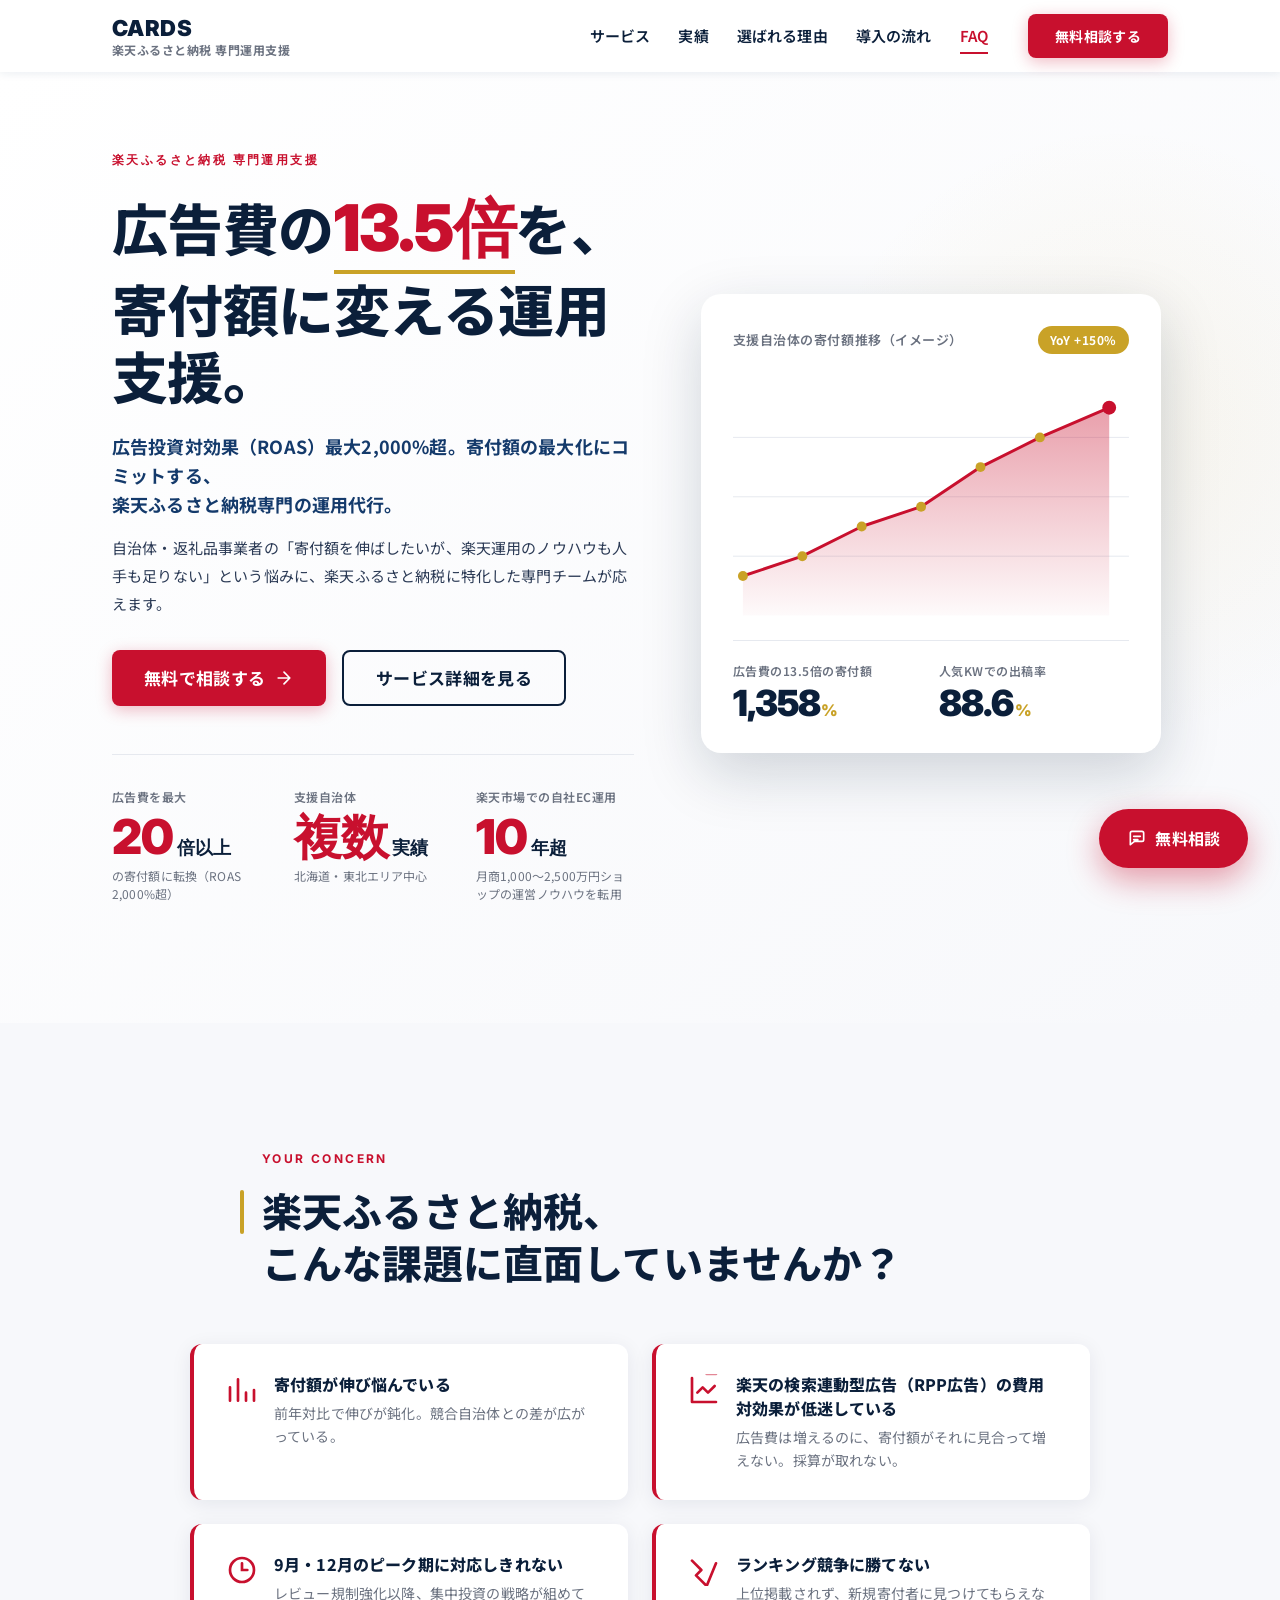
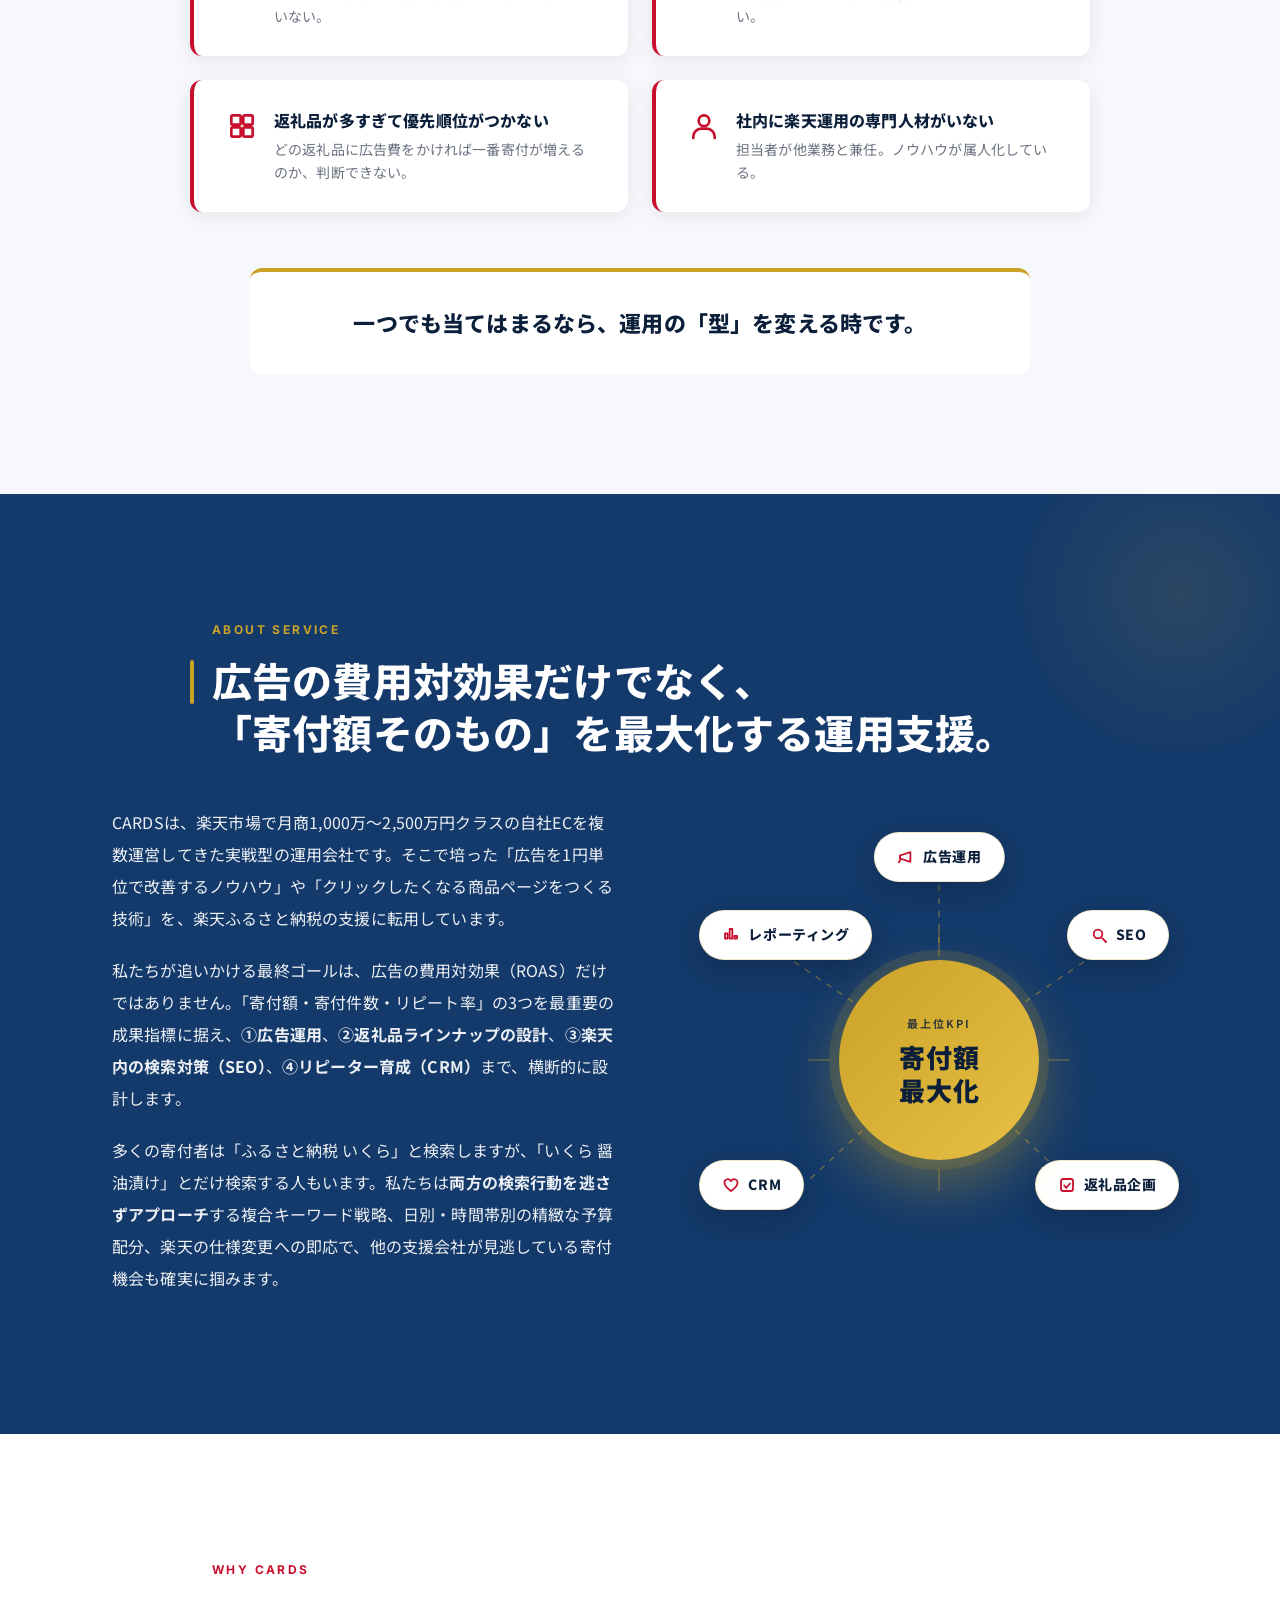
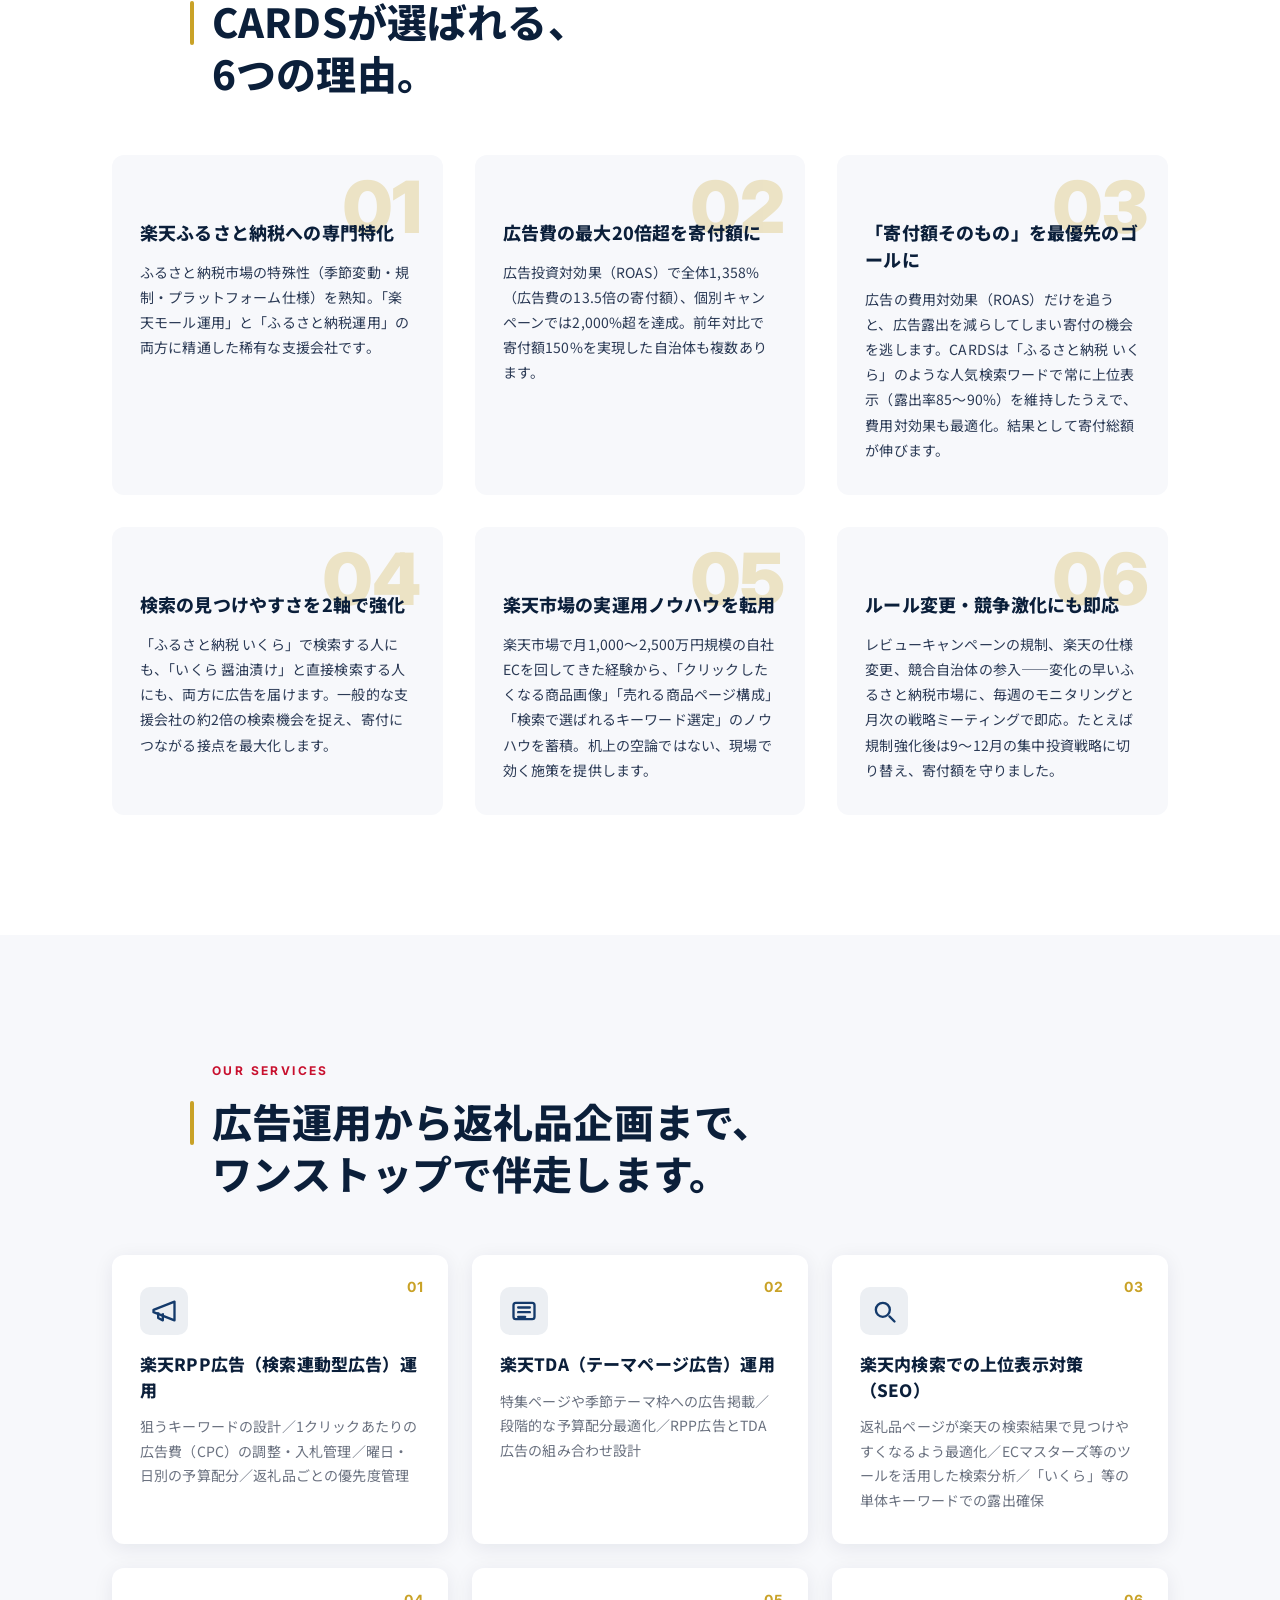
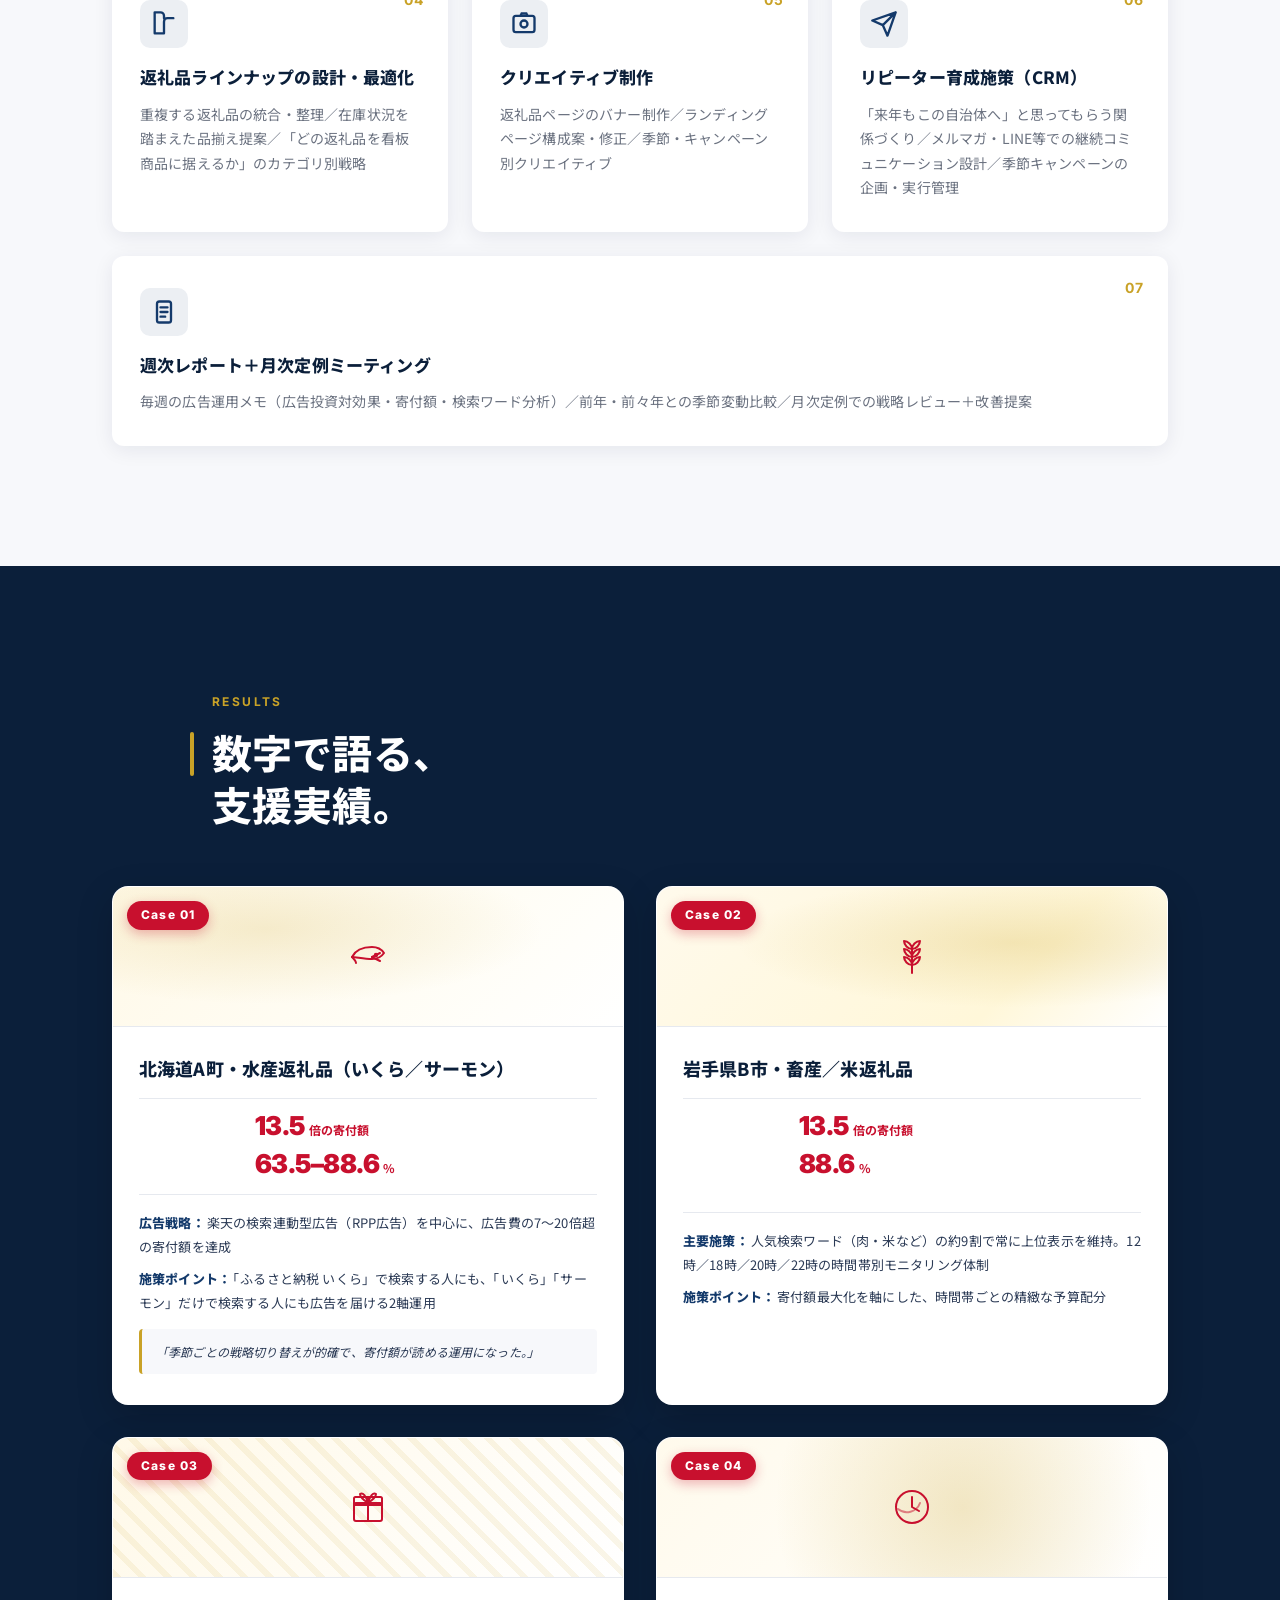
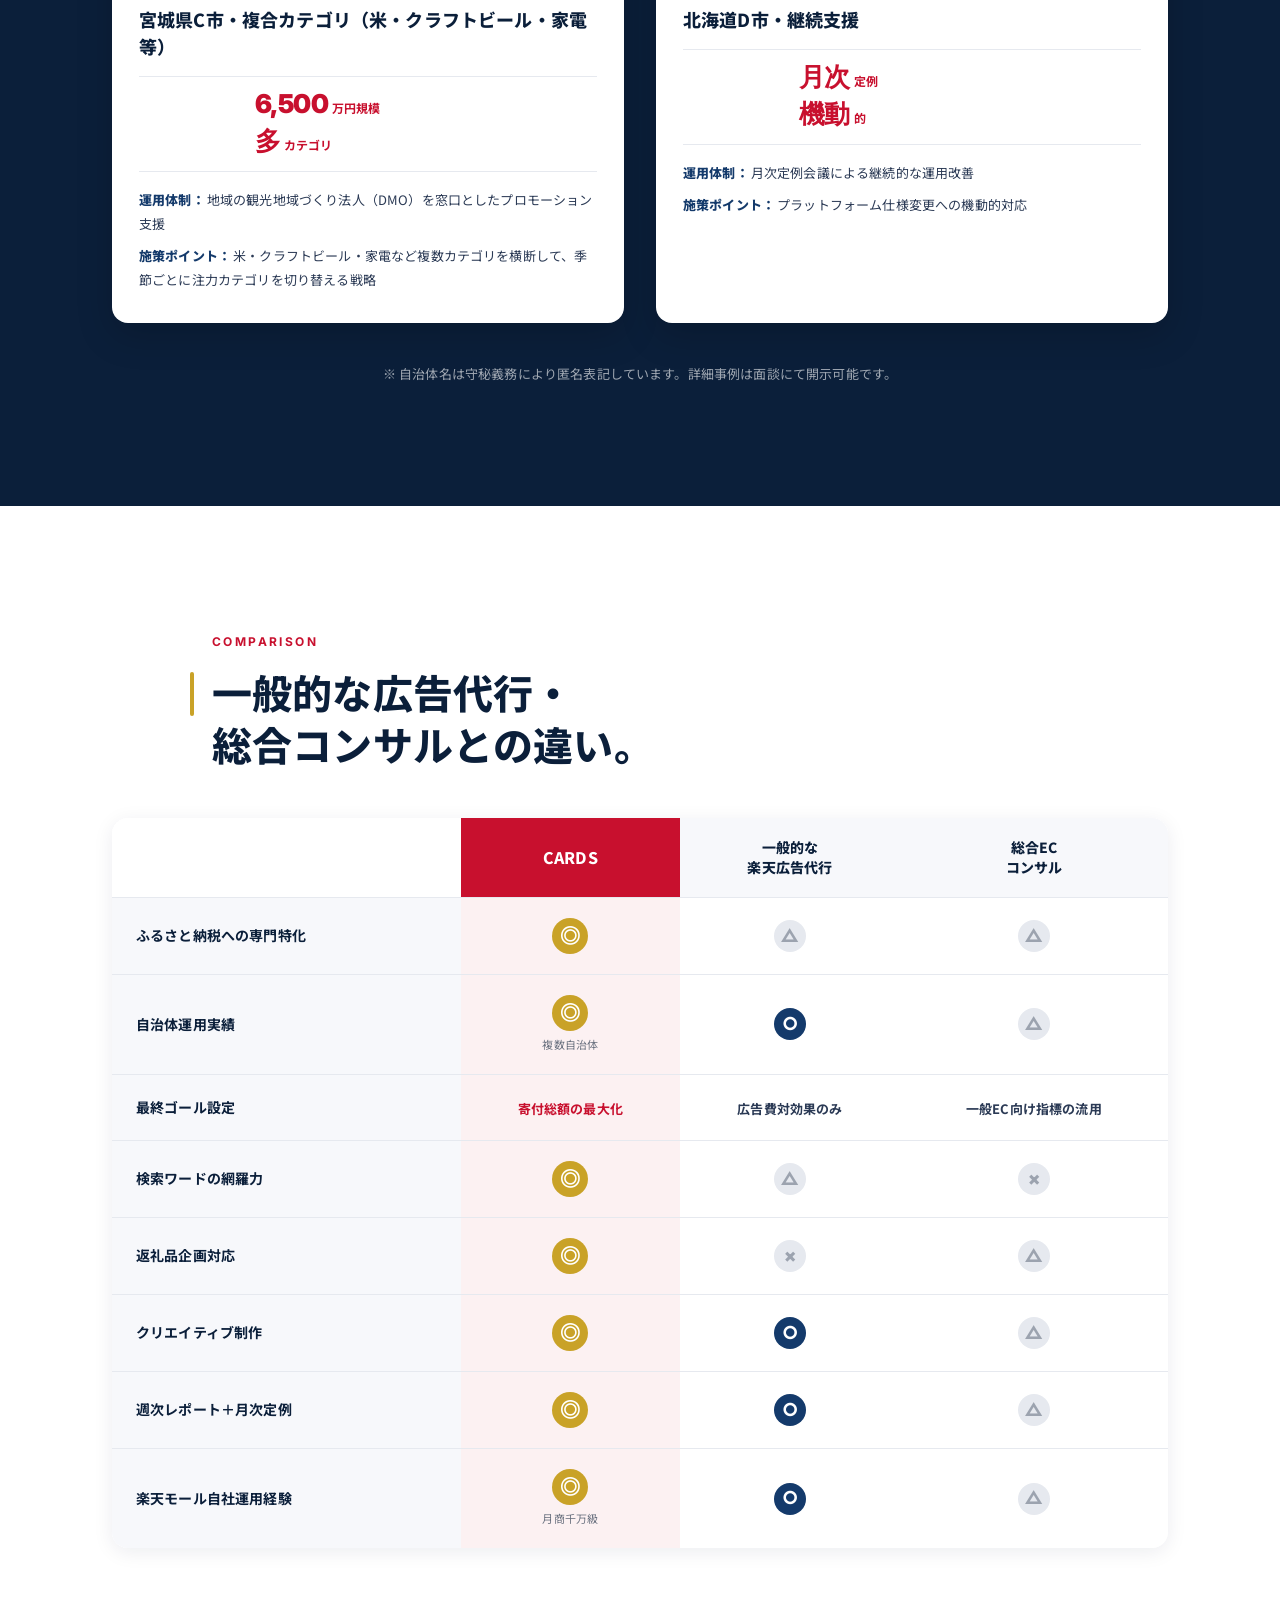
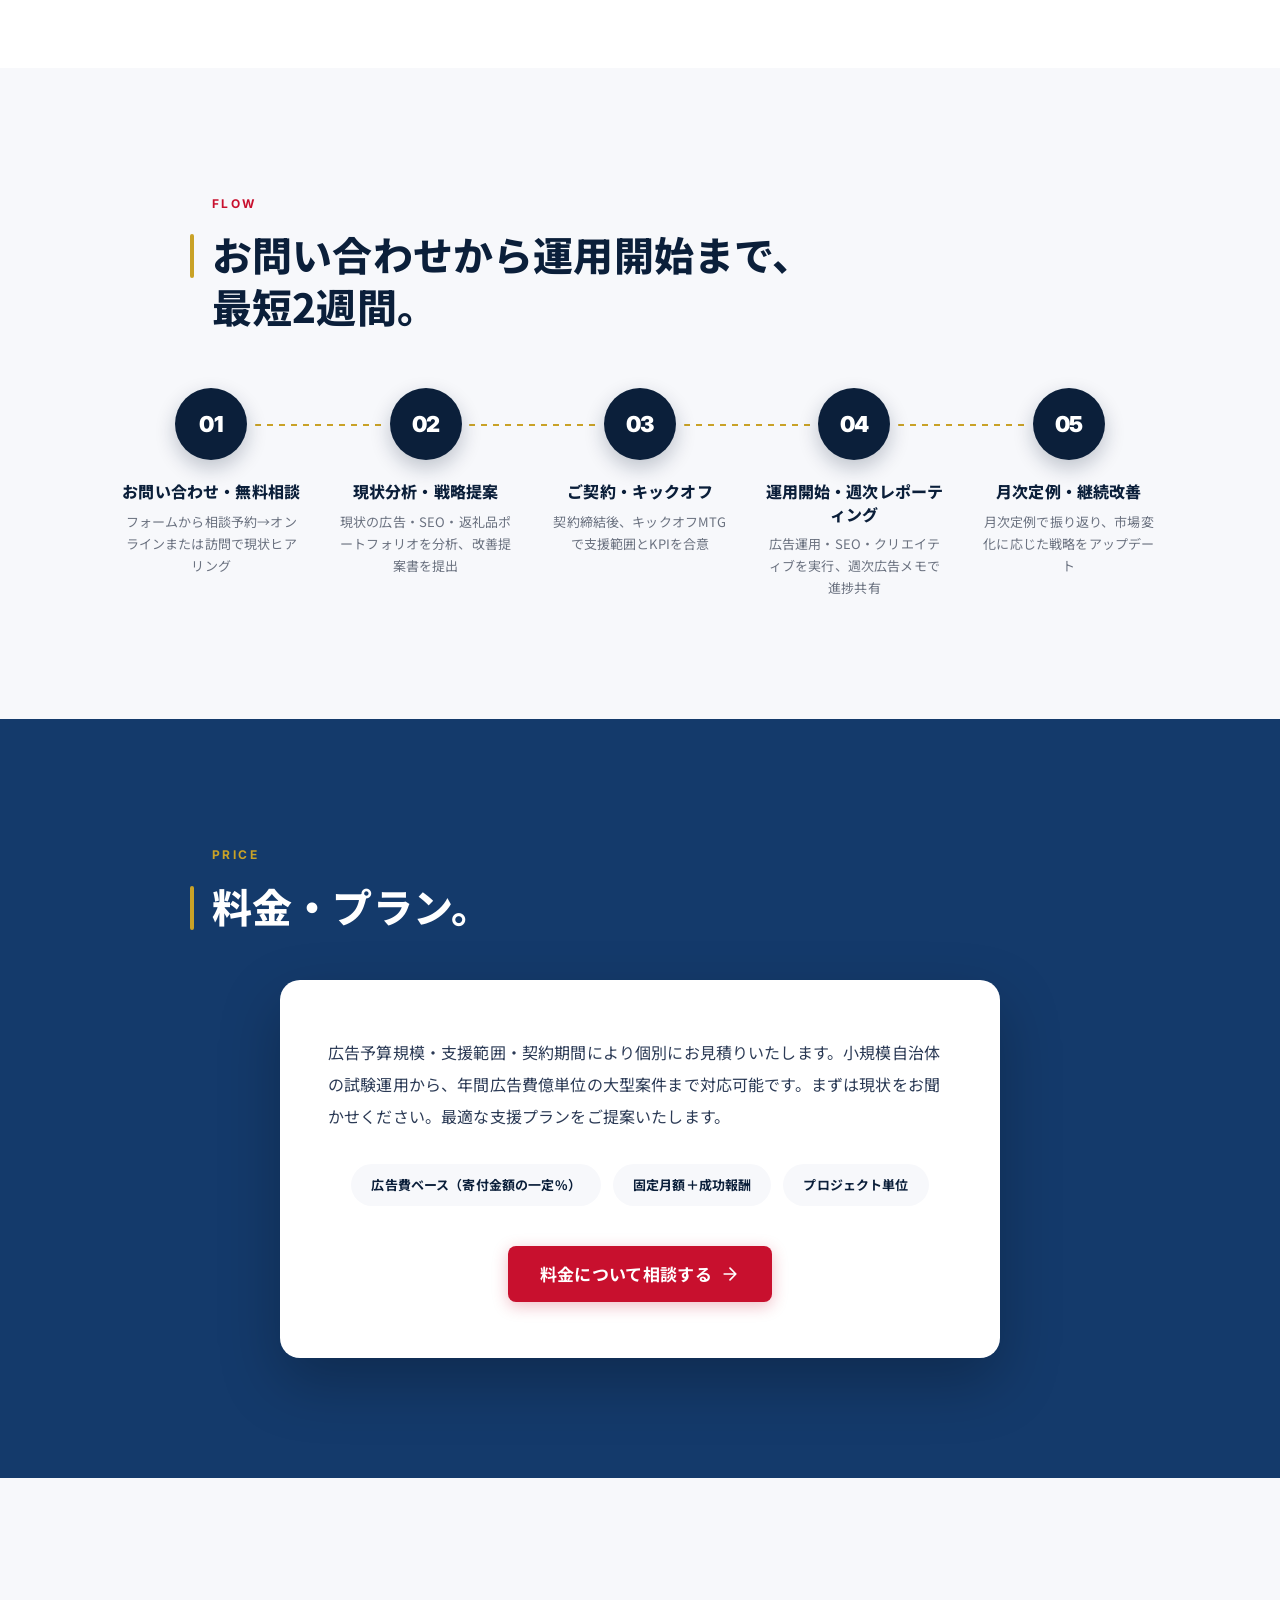
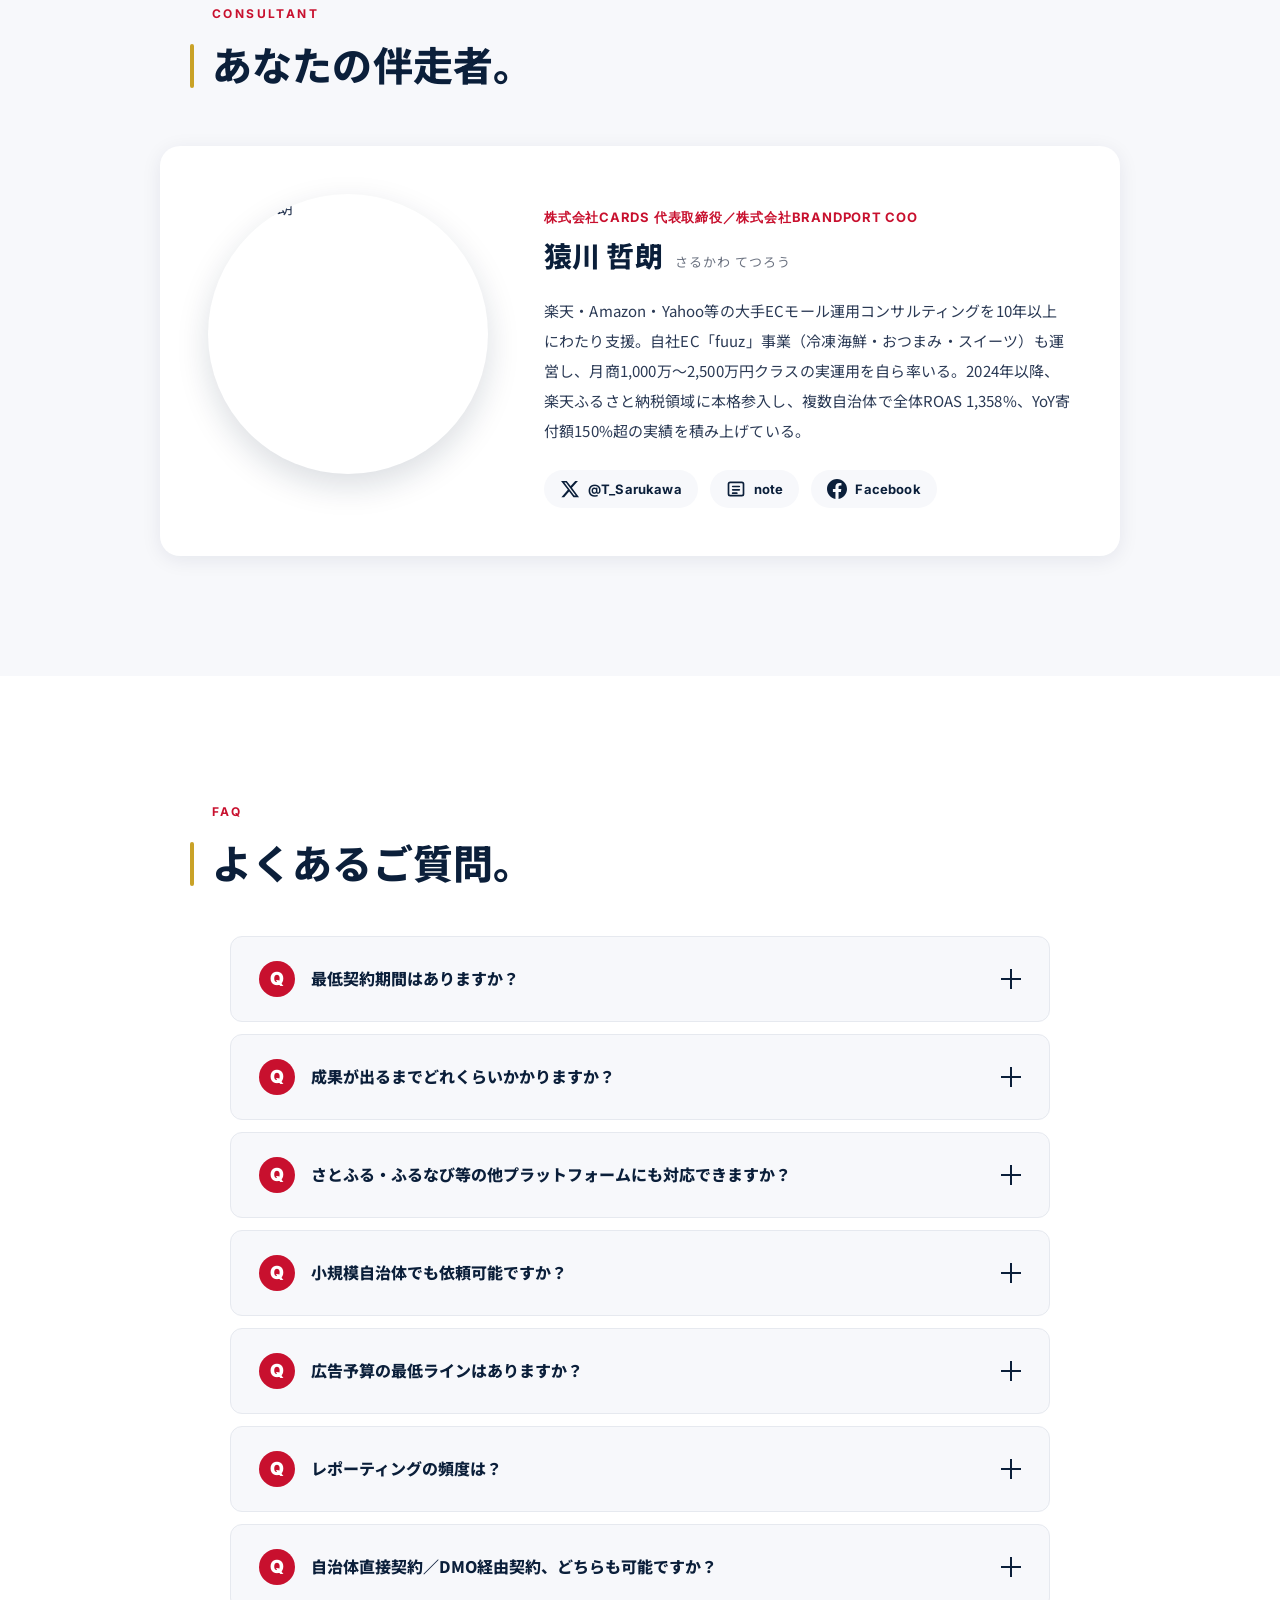
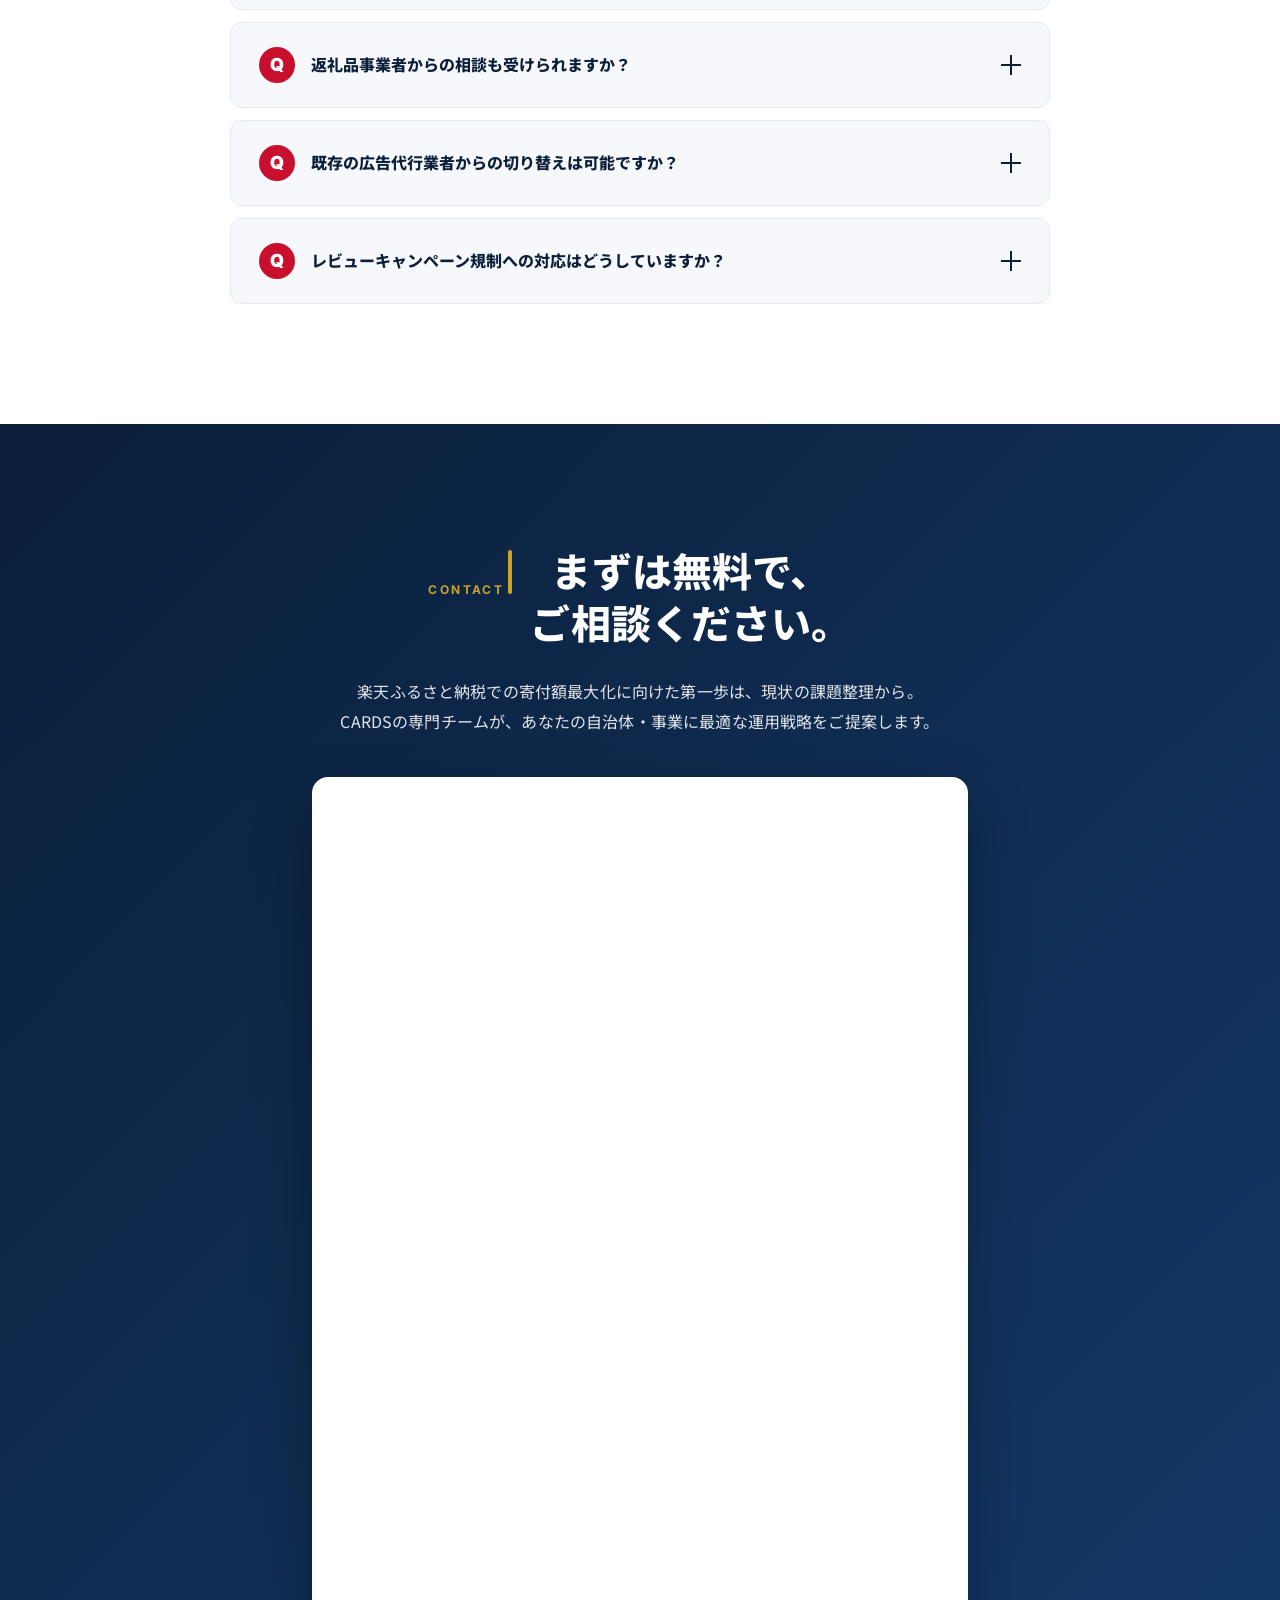
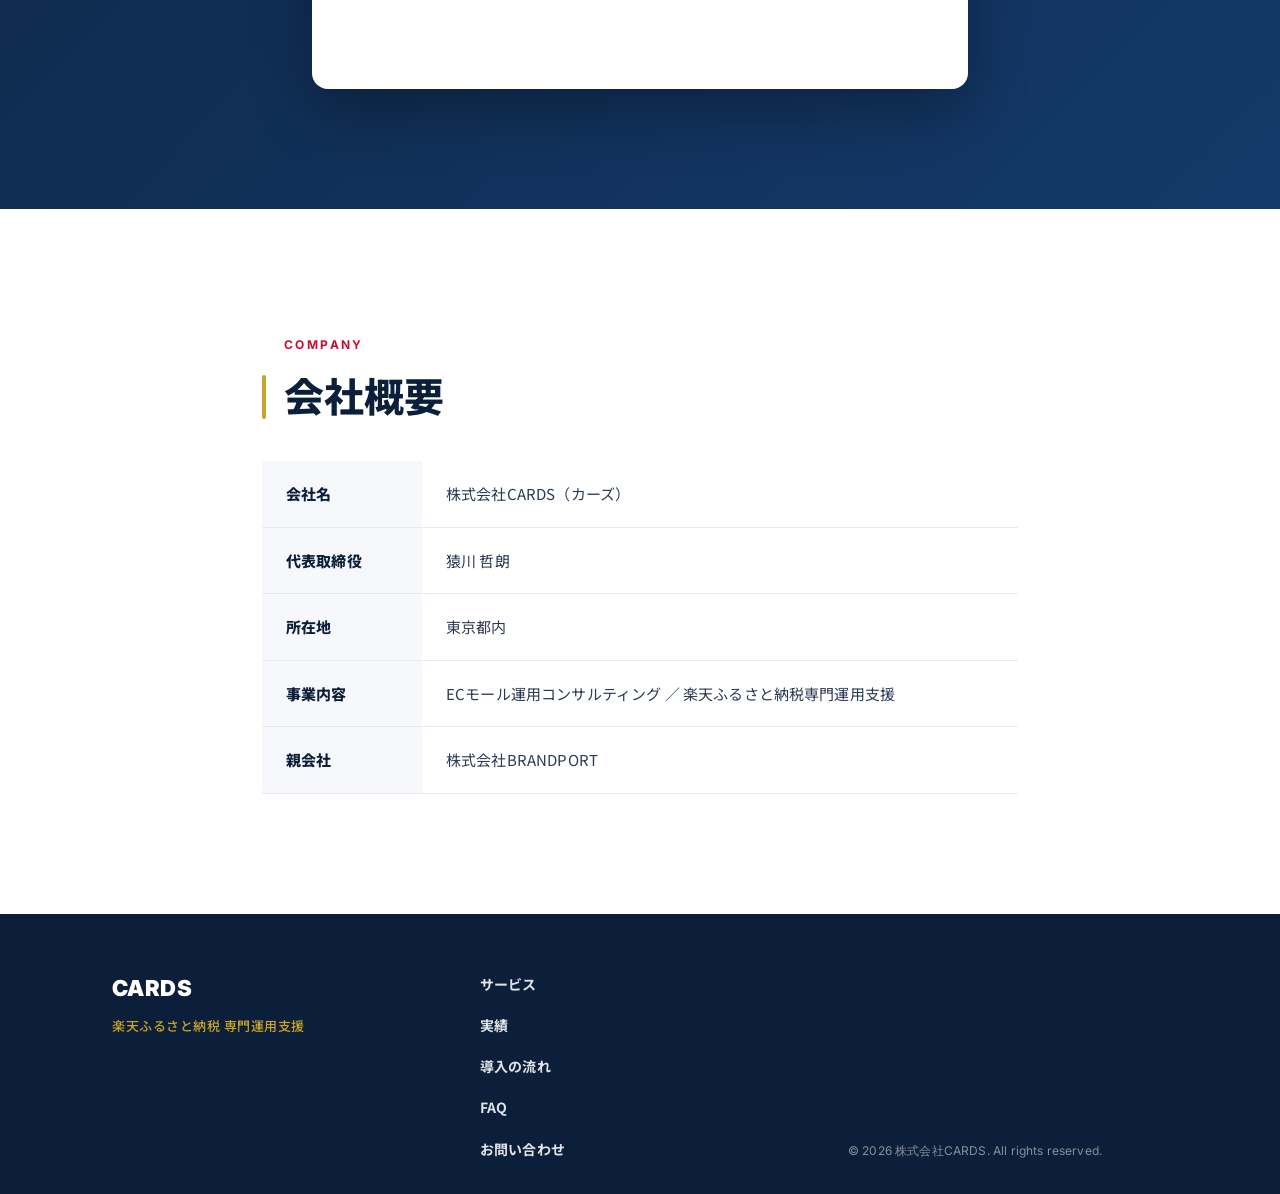
==== index.html @ 77360f1f "copy: Gemini批評→ChatGPT改訂を反映し、専門用語を平易に Geminiが指摘した11点（ROAS/KW消化率等の専門用語無説明、訴求軸ブレ、 数字の解釈不足、比較表軸の難解さ、論理飛" ====
<!DOCTYPE html>
<html lang="ja">
<head>
  <meta charset="UTF-8">
  <meta name="viewport" content="width=device-width,initial-scale=1.0">
  <title>CARDS 楽天ふるさと納税 専門運用支援</title>
  <meta name="description" content="ROAS 1,358%の実績。楽天ふるさと納税 専門運用支援・株式会社CARDSの公式LP。">
  <link href="https://fonts.googleapis.com/css2?family=Inter:wght@400;600;700;800;900&family=Noto+Sans+JP:wght@400;500;700;900&display=swap" rel="stylesheet">
  <link rel="stylesheet" href="css/style.css">
</head>
<body>
  <!-- =====================================
    01. HEADER
    ====================================== -->
  <header id="top" class="header" aria-label="サイトヘッダー">
    <div class="header__container">
      <div class="header__logo">
        <a href="#top" class="header__logo-link">
          <span class="header__logo-brand">CARDS</span>
          <span class="header__logo-service">楽天ふるさと納税 専門運用支援</span>
        </a>
      </div>
      <nav class="header__nav" aria-label="グローバルナビゲーション">
        <ul class="header__nav-list">
          <li><a href="#about" class="header__nav-link">サービス</a></li>
          <li><a href="#cases" class="header__nav-link">実績</a></li>
          <li><a href="#reasons" class="header__nav-link">選ばれる理由</a></li>
          <li><a href="#flow" class="header__nav-link">導入の流れ</a></li>
          <li><a href="#faq" class="header__nav-link">FAQ</a></li>
        </ul>
      </nav>
      <div class="header__cta">
        <a href="#contact" class="btn btn--cta header__cta-btn">無料相談する</a>
      </div>
      <button id="header-mobile-nav-btn" class="header__hamburger" aria-label="メニューを開く" aria-expanded="false">
        <span class="header__hamburger-bar"></span>
        <span class="header__hamburger-bar"></span>
        <span class="header__hamburger-bar"></span>
      </button>
    </div>
    <div id="header-mobile-nav" class="header__mobile-nav" aria-label="モバイルナビ" hidden>
      <ul class="header__mobile-nav-list">
        <li><a href="#about" class="header__mobile-nav-link">サービス</a></li>
        <li><a href="#cases" class="header__mobile-nav-link">実績</a></li>
        <li><a href="#reasons" class="header__mobile-nav-link">選ばれる理由</a></li>
        <li><a href="#flow" class="header__mobile-nav-link">導入の流れ</a></li>
        <li><a href="#faq" class="header__mobile-nav-link">FAQ</a></li>
        <li><a href="#contact" class="header__mobile-nav-link header__mobile-nav-link--cta">無料相談する</a></li>
      </ul>
    </div>
  </header>

  <!-- =====================================
    02. HERO
    ====================================== -->
  <section id="hero" class="section-hero" aria-label="ヒーローコンテンツ">
    <div class="section-hero__bg-pattern" aria-hidden="true"></div>
    <div class="section-hero__container">
      <div class="section-hero__textblock">
        <p class="section-hero__eyebrow">楽天ふるさと納税 専門運用支援</p>
        <h1 class="section-hero__title">広告費の<span class="section-hero__title-accent">13.5倍</span>を、<br>寄付額に変える運用支援。</h1>
        <p class="section-hero__subtitle">広告投資対効果（ROAS）最大2,000%超。寄付額の最大化にコミットする、<br class="br-pc">楽天ふるさと納税専門の運用代行。</p>
        <p class="section-hero__lead">自治体・返礼品事業者の「寄付額を伸ばしたいが、楽天運用のノウハウも人手も足りない」という悩みに、楽天ふるさと納税に特化した専門チームが応えます。</p>
        <div class="section-hero__cta-wrap">
          <a href="#contact" class="btn btn--cta section-hero__cta-btn">
            無料で相談する
            <svg width="20" height="20" viewBox="0 0 24 24" fill="none" aria-hidden="true"><path d="M5 12h14m-7-7l7 7-7 7" stroke="currentColor" stroke-width="2" stroke-linecap="round" stroke-linejoin="round"/></svg>
          </a>
          <a href="#about" class="btn btn--ghost section-hero__cta-btn">サービス詳細を見る</a>
        </div>
        <ul class="section-hero__trust">
          <li class="section-hero__trust-item">
            <span class="section-hero__trust-label">広告費を最大</span>
            <span class="section-hero__trust-value">20<span class="section-hero__trust-unit">倍以上</span></span>
            <span class="section-hero__trust-desc">の寄付額に転換（ROAS 2,000%超）</span>
          </li>
          <li class="section-hero__trust-item">
            <span class="section-hero__trust-label">支援自治体</span>
            <span class="section-hero__trust-value">複数<span class="section-hero__trust-unit">実績</span></span>
            <span class="section-hero__trust-desc">北海道・東北エリア中心</span>
          </li>
          <li class="section-hero__trust-item">
            <span class="section-hero__trust-label">楽天市場での自社EC運用</span>
            <span class="section-hero__trust-value">10<span class="section-hero__trust-unit">年超</span></span>
            <span class="section-hero__trust-desc">月商1,000〜2,500万円ショップの運営ノウハウを転用</span>
          </li>
        </ul>
      </div>
      <div class="section-hero__visual">
        <div class="section-hero__visual-card">
          <div class="section-hero__visual-header">
            <span class="section-hero__visual-label">支援自治体の寄付額推移（イメージ）</span>
            <span class="section-hero__visual-badge">YoY +150%</span>
          </div>
          <svg class="section-hero__visual-chart" viewBox="0 0 400 240" xmlns="http://www.w3.org/2000/svg" aria-hidden="true">
            <defs>
              <linearGradient id="chart-gradient" x1="0" y1="0" x2="0" y2="1">
                <stop offset="0%" stop-color="#C8102E" stop-opacity="0.4"/>
                <stop offset="100%" stop-color="#C8102E" stop-opacity="0.02"/>
              </linearGradient>
            </defs>
            <g stroke="#E6E9EF" stroke-width="1">
              <line x1="0" y1="60" x2="400" y2="60"/>
              <line x1="0" y1="120" x2="400" y2="120"/>
              <line x1="0" y1="180" x2="400" y2="180"/>
            </g>
            <path d="M 10 200 L 70 180 L 130 150 L 190 130 L 250 90 L 310 60 L 380 30 L 380 240 L 10 240 Z" fill="url(#chart-gradient)"/>
            <path d="M 10 200 L 70 180 L 130 150 L 190 130 L 250 90 L 310 60 L 380 30" stroke="#C8102E" stroke-width="3" fill="none" stroke-linecap="round" stroke-linejoin="round"/>
            <g fill="#C9A227">
              <circle cx="10" cy="200" r="5"/>
              <circle cx="70" cy="180" r="5"/>
              <circle cx="130" cy="150" r="5"/>
              <circle cx="190" cy="130" r="5"/>
              <circle cx="250" cy="90" r="5"/>
              <circle cx="310" cy="60" r="5"/>
              <circle cx="380" cy="30" r="7" fill="#C8102E"/>
            </g>
          </svg>
          <div class="section-hero__visual-footer">
            <div class="section-hero__visual-stat">
              <span class="section-hero__visual-stat-label">広告費の13.5倍の寄付額</span>
              <span class="section-hero__visual-stat-value">1,358<span>%</span></span>
            </div>
            <div class="section-hero__visual-stat">
              <span class="section-hero__visual-stat-label">人気KWでの出稿率</span>
              <span class="section-hero__visual-stat-value">88.6<span>%</span></span>
            </div>
          </div>
        </div>
      </div>
    </div>
  </section>

  <!-- =====================================
    03. CONCERN
    ====================================== -->
  <section id="concern" class="section-concern" aria-label="お悩み">
    <div class="section-concern__container">
      <div class="section-concern__header">
        <p class="section-eyebrow">Your Concern</p>
        <h2 class="section-title">楽天ふるさと納税、<br>こんな課題に直面していませんか？</h2>
      </div>
      <ul class="section-concern__list">
        <li class="section-concern__item">
          <div class="section-concern__icon" aria-hidden="true">
            <svg width="32" height="32" viewBox="0 0 24 24" fill="none"><path d="M3 20V10M9 20V4M15 20V14M21 20V12" stroke="currentColor" stroke-width="2" stroke-linecap="round"/></svg>
          </div>
          <div class="section-concern__text">
            <div class="section-concern__label">寄付額が伸び悩んでいる</div>
            <div class="section-concern__desc">前年対比で伸びが鈍化。競合自治体との差が広がっている。</div>
          </div>
        </li>
        <li class="section-concern__item">
          <div class="section-concern__icon" aria-hidden="true">
            <svg width="32" height="32" viewBox="0 0 24 24" fill="none"><path d="M3 3v18h18M7 14l4-4 4 4 5-5" stroke="currentColor" stroke-width="2" stroke-linecap="round" stroke-linejoin="round"/><path d="M14 9h7v7" stroke="currentColor" stroke-width="2" stroke-linecap="round" stroke-linejoin="round" opacity="0.5" transform="translate(0 9) scale(1 -1)"/></svg>
          </div>
          <div class="section-concern__text">
            <div class="section-concern__label">楽天の検索連動型広告（RPP広告）の費用対効果が低迷している</div>
            <div class="section-concern__desc">広告費は増えるのに、寄付額がそれに見合って増えない。採算が取れない。</div>
          </div>
        </li>
        <li class="section-concern__item">
          <div class="section-concern__icon" aria-hidden="true">
            <svg width="32" height="32" viewBox="0 0 24 24" fill="none"><circle cx="12" cy="12" r="9" stroke="currentColor" stroke-width="2"/><path d="M12 7v5h4" stroke="currentColor" stroke-width="2" stroke-linecap="round"/></svg>
          </div>
          <div class="section-concern__text">
            <div class="section-concern__label">9月・12月のピーク期に対応しきれない</div>
            <div class="section-concern__desc">レビュー規制強化以降、集中投資の戦略が組めていない。</div>
          </div>
        </li>
        <li class="section-concern__item">
          <div class="section-concern__icon" aria-hidden="true">
            <svg width="32" height="32" viewBox="0 0 24 24" fill="none"><path d="M3 5l7 7-4 4 8 8L21 7" stroke="currentColor" stroke-width="2" stroke-linecap="round" stroke-linejoin="round"/></svg>
          </div>
          <div class="section-concern__text">
            <div class="section-concern__label">ランキング競争に勝てない</div>
            <div class="section-concern__desc">上位掲載されず、新規寄付者に見つけてもらえない。</div>
          </div>
        </li>
        <li class="section-concern__item">
          <div class="section-concern__icon" aria-hidden="true">
            <svg width="32" height="32" viewBox="0 0 24 24" fill="none"><rect x="4" y="4" width="7" height="7" rx="1" stroke="currentColor" stroke-width="2"/><rect x="13" y="4" width="7" height="7" rx="1" stroke="currentColor" stroke-width="2"/><rect x="4" y="13" width="7" height="7" rx="1" stroke="currentColor" stroke-width="2"/><rect x="13" y="13" width="7" height="7" rx="1" stroke="currentColor" stroke-width="2"/></svg>
          </div>
          <div class="section-concern__text">
            <div class="section-concern__label">返礼品が多すぎて優先順位がつかない</div>
            <div class="section-concern__desc">どの返礼品に広告費をかければ一番寄付が増えるのか、判断できない。</div>
          </div>
        </li>
        <li class="section-concern__item">
          <div class="section-concern__icon" aria-hidden="true">
            <svg width="32" height="32" viewBox="0 0 24 24" fill="none"><circle cx="12" cy="8" r="4" stroke="currentColor" stroke-width="2"/><path d="M4 21v-1a6 6 0 0 1 6-6h4a6 6 0 0 1 6 6v1" stroke="currentColor" stroke-width="2" stroke-linecap="round"/></svg>
          </div>
          <div class="section-concern__text">
            <div class="section-concern__label">社内に楽天運用の専門人材がいない</div>
            <div class="section-concern__desc">担当者が他業務と兼任。ノウハウが属人化している。</div>
          </div>
        </li>
      </ul>
      <div class="section-concern__conclusion">一つでも当てはまるなら、運用の「型」を変える時です。</div>
    </div>
  </section>

  <!-- =====================================
    04. ABOUT SERVICE
    ====================================== -->
  <section id="about" class="section-about" aria-label="サービス概要">
    <div class="section-about__container">
      <div class="section-about__header">
        <p class="section-eyebrow section-eyebrow--light">About Service</p>
        <h2 class="section-title section-title--light">広告の費用対効果だけでなく、<br>「寄付額そのもの」を最大化する運用支援。</h2>
      </div>
      <div class="section-about__content">
        <div class="section-about__desc">
          <p>CARDSは、楽天市場で月商1,000万〜2,500万円クラスの自社ECを複数運営してきた実戦型の運用会社です。そこで培った「広告を1円単位で改善するノウハウ」や「クリックしたくなる商品ページをつくる技術」を、楽天ふるさと納税の支援に転用しています。</p>
          <p>私たちが追いかける最終ゴールは、広告の費用対効果（ROAS）だけではありません。「寄付額・寄付件数・リピート率」の3つを最重要の成果指標に据え、<strong>①広告運用</strong>、<strong>②返礼品ラインナップの設計</strong>、<strong>③楽天内の検索対策（SEO）</strong>、<strong>④リピーター育成（CRM）</strong>まで、横断的に設計します。</p>
          <p>多くの寄付者は「ふるさと納税 いくら」と検索しますが、「いくら 醤油漬け」とだけ検索する人もいます。私たちは<strong>両方の検索行動を逃さずアプローチ</strong>する複合キーワード戦略、日別・時間帯別の精緻な予算配分、楽天の仕様変更への即応で、他の支援会社が見逃している寄付機会も確実に掴みます。</p>
        </div>
        <div class="section-about__diagram" aria-hidden="true">
          <svg class="about-diagram__svg" width="440" height="440" viewBox="0 0 440 440" fill="none" xmlns="http://www.w3.org/2000/svg">
            <defs>
              <radialGradient id="ripple-gradient1" cx="50%" cy="50%" r="80%">
                <stop offset="0%" stop-color="#C9A227" stop-opacity="0.28"/>
                <stop offset="100%" stop-color="#0B1F3A" stop-opacity="0"/>
              </radialGradient>
              <radialGradient id="ripple-gradient2" cx="50%" cy="50%" r="80%">
                <stop offset="0%" stop-color="#C9A227" stop-opacity="0.5"/>
                <stop offset="100%" stop-color="#0B1F3A" stop-opacity="0"/>
              </radialGradient>
            </defs>
            <circle cx="220" cy="220" r="100" fill="url(#ripple-gradient1)"/>
            <circle cx="220" cy="220" r="130" fill="none" stroke="url(#ripple-gradient2)" stroke-width="2" opacity="0.2"/>
            <circle cx="220" cy="220" r="165" fill="none" stroke="url(#ripple-gradient2)" stroke-width="1.5" opacity="0.12"/>
            <g opacity="0.28">
              <line x1="220" y1="110" x2="220" y2="90" stroke="#C9A227" stroke-width="2" stroke-linecap="round"/>
              <line x1="220" y1="330" x2="220" y2="350" stroke="#C9A227" stroke-width="2" stroke-linecap="round"/>
              <line x1="110" y1="220" x2="90" y2="220" stroke="#C9A227" stroke-width="2" stroke-linecap="round"/>
              <line x1="330" y1="220" x2="350" y2="220" stroke="#C9A227" stroke-width="2" stroke-linecap="round"/>
            </g>
            <g stroke="#C9A227" stroke-width="1.5" stroke-dasharray="6,7" opacity="0.45">
              <line x1="220" y1="220" x2="220" y2="40"/>
              <line x1="220" y1="220" x2="380.79" y2="111.08"/>
              <line x1="220" y1="220" x2="348.92" y2="338.92"/>
              <line x1="220" y1="220" x2="91.08" y2="338.92"/>
              <line x1="220" y1="220" x2="59.21" y2="111.08"/>
            </g>
          </svg>
          <div class="about-diagram__center">
            <span class="about-diagram__center-eyebrow">最上位KPI</span>
            <span class="about-diagram__center-title">寄付額<br>最大化</span>
          </div>
          <div class="about-diagram__pill about-diagram__pill--ad">
            <span class="about-diagram__pill-icon">
              <svg width="18" height="18" viewBox="0 0 18 18" fill="none" stroke="currentColor" stroke-width="1.8" stroke-linecap="round" stroke-linejoin="round"><path d="M3.2 7.5L13.5 4.2V13.8L3.2 10.5V7.5Z"/><path d="M3.2 7.5V10.5"/><path d="M2 14.3L3.7 11.4"/></svg>
            </span>
            <span class="about-diagram__pill-label">広告運用</span>
          </div>
          <div class="about-diagram__pill about-diagram__pill--seo">
            <span class="about-diagram__pill-icon">
              <svg width="18" height="18" viewBox="0 0 18 18" fill="none" stroke="currentColor" stroke-width="1.8" stroke-linecap="round" stroke-linejoin="round"><circle cx="8" cy="8" r="4.3"/><line x1="12.2" y1="12.2" x2="16" y2="16"/></svg>
            </span>
            <span class="about-diagram__pill-label">SEO</span>
          </div>
          <div class="about-diagram__pill about-diagram__pill--product">
            <span class="about-diagram__pill-icon">
              <svg width="18" height="18" viewBox="0 0 18 18" fill="none" stroke="currentColor" stroke-width="1.8" stroke-linecap="round" stroke-linejoin="round"><rect x="3" y="3" width="12" height="12" rx="2"/><polyline points="6.3 9.5 8.2 12 12 7.5"/></svg>
            </span>
            <span class="about-diagram__pill-label">返礼品企画</span>
          </div>
          <div class="about-diagram__pill about-diagram__pill--crm">
            <span class="about-diagram__pill-icon">
              <svg width="18" height="18" viewBox="0 0 18 18" fill="none" stroke="currentColor" stroke-width="1.8" stroke-linecap="round" stroke-linejoin="round"><path d="M9 15S2.5 10.1 2.5 6.9A3.4 3.4 0 0 1 8.2 4.1a3.3 3.3 0 0 1 .8 1.1 3.3 3.3 0 0 1 .8-1.1 3.4 3.4 0 0 1 5.7 2.8C15.5 10.1 9 15 9 15z"/></svg>
            </span>
            <span class="about-diagram__pill-label">CRM</span>
          </div>
          <div class="about-diagram__pill about-diagram__pill--report">
            <span class="about-diagram__pill-icon">
              <svg width="18" height="18" viewBox="0 0 18 18" fill="none" stroke="currentColor" stroke-width="1.8" stroke-linecap="round" stroke-linejoin="round"><rect x="3" y="7.5" width="2.7" height="5"/><rect x="7.65" y="3" width="2.7" height="9.5"/><rect x="12.3" y="10" width="2.7" height="2.5"/></svg>
            </span>
            <span class="about-diagram__pill-label">レポーティング</span>
          </div>
        </div>
      </div>
    </div>
  </section>

  <!-- =====================================
    05. WHY CARDS
    ====================================== -->
  <section id="reasons" class="section-reasons" aria-label="選ばれる6つの理由">
    <div class="section-reasons__container">
      <div class="section-reasons__header">
        <p class="section-eyebrow">Why CARDS</p>
        <h2 class="section-title">CARDSが選ばれる、<br>6つの理由。</h2>
      </div>
      <ul class="section-reasons__list">
        <li class="section-reasons__card">
          <span class="section-reasons__num">01</span>
          <h3 class="section-reasons__card-title">楽天ふるさと納税への専門特化</h3>
          <p class="section-reasons__card-desc">ふるさと納税市場の特殊性（季節変動・規制・プラットフォーム仕様）を熟知。「楽天モール運用」と「ふるさと納税運用」の両方に精通した稀有な支援会社です。</p>
        </li>
        <li class="section-reasons__card">
          <span class="section-reasons__num">02</span>
          <h3 class="section-reasons__card-title">広告費の最大20倍超を寄付額に</h3>
          <p class="section-reasons__card-desc">広告投資対効果（ROAS）で全体1,358%（広告費の13.5倍の寄付額）、個別キャンペーンでは2,000%超を達成。前年対比で寄付額150%を実現した自治体も複数あります。</p>
        </li>
        <li class="section-reasons__card">
          <span class="section-reasons__num">03</span>
          <h3 class="section-reasons__card-title">「寄付額そのもの」を最優先のゴールに</h3>
          <p class="section-reasons__card-desc">広告の費用対効果（ROAS）だけを追うと、広告露出を減らしてしまい寄付の機会を逃します。CARDSは「ふるさと納税 いくら」のような人気検索ワードで常に上位表示（露出率85〜90%）を維持したうえで、費用対効果も最適化。結果として寄付総額が伸びます。</p>
        </li>
        <li class="section-reasons__card">
          <span class="section-reasons__num">04</span>
          <h3 class="section-reasons__card-title">検索の見つけやすさを2軸で強化</h3>
          <p class="section-reasons__card-desc">「ふるさと納税 いくら」で検索する人にも、「いくら 醤油漬け」と直接検索する人にも、両方に広告を届けます。一般的な支援会社の約2倍の検索機会を捉え、寄付につながる接点を最大化します。</p>
        </li>
        <li class="section-reasons__card">
          <span class="section-reasons__num">05</span>
          <h3 class="section-reasons__card-title">楽天市場の実運用ノウハウを転用</h3>
          <p class="section-reasons__card-desc">楽天市場で月1,000〜2,500万円規模の自社ECを回してきた経験から、「クリックしたくなる商品画像」「売れる商品ページ構成」「検索で選ばれるキーワード選定」のノウハウを蓄積。机上の空論ではない、現場で効く施策を提供します。</p>
        </li>
        <li class="section-reasons__card">
          <span class="section-reasons__num">06</span>
          <h3 class="section-reasons__card-title">ルール変更・競争激化にも即応</h3>
          <p class="section-reasons__card-desc">レビューキャンペーンの規制、楽天の仕様変更、競合自治体の参入——変化の早いふるさと納税市場に、毎週のモニタリングと月次の戦略ミーティングで即応。たとえば規制強化後は9〜12月の集中投資戦略に切り替え、寄付額を守りました。</p>
        </li>
      </ul>
    </div>
  </section>

  <!-- =====================================
    06. SERVICE CONTENTS
    ====================================== -->
  <section id="services" class="section-services" aria-label="支援サービス内容">
    <div class="section-services__container">
      <div class="section-services__header">
        <p class="section-eyebrow">Our Services</p>
        <h2 class="section-title">広告運用から返礼品企画まで、<br>ワンストップで伴走します。</h2>
      </div>
      <ul class="section-services__list">
        <li class="section-services__card">
          <span class="section-services__num">01</span>
          <div class="section-services__icon" aria-hidden="true">
            <svg width="28" height="28" viewBox="0 0 24 24" fill="none"><path d="M3 11l18-7v16L3 13v-2z" stroke="currentColor" stroke-width="2" stroke-linejoin="round"/><path d="M7 13v5l4 2V14" stroke="currentColor" stroke-width="2" stroke-linejoin="round"/></svg>
          </div>
          <h3 class="section-services__label">楽天RPP広告（検索連動型広告）運用</h3>
          <p class="section-services__desc">狙うキーワードの設計／1クリックあたりの広告費（CPC）の調整・入札管理／曜日・日別の予算配分／返礼品ごとの優先度管理</p>
        </li>
        <li class="section-services__card">
          <span class="section-services__num">02</span>
          <div class="section-services__icon" aria-hidden="true">
            <svg width="28" height="28" viewBox="0 0 24 24" fill="none"><rect x="3" y="5" width="18" height="14" rx="2" stroke="currentColor" stroke-width="2"/><path d="M7 9h10M7 13h10M7 17h6" stroke="currentColor" stroke-width="2" stroke-linecap="round"/></svg>
          </div>
          <h3 class="section-services__label">楽天TDA（テーマページ広告）運用</h3>
          <p class="section-services__desc">特集ページや季節テーマ枠への広告掲載／段階的な予算配分最適化／RPP広告とTDA広告の組み合わせ設計</p>
        </li>
        <li class="section-services__card">
          <span class="section-services__num">03</span>
          <div class="section-services__icon" aria-hidden="true">
            <svg width="28" height="28" viewBox="0 0 24 24" fill="none"><circle cx="11" cy="11" r="6" stroke="currentColor" stroke-width="2"/><path d="M21 21l-4.35-4.35" stroke="currentColor" stroke-width="2" stroke-linecap="round"/></svg>
          </div>
          <h3 class="section-services__label">楽天内検索での上位表示対策（SEO）</h3>
          <p class="section-services__desc">返礼品ページが楽天の検索結果で見つけやすくなるよう最適化／ECマスターズ等のツールを活用した検索分析／「いくら」等の単体キーワードでの露出確保</p>
        </li>
        <li class="section-services__card">
          <span class="section-services__num">04</span>
          <div class="section-services__icon" aria-hidden="true">
            <svg width="28" height="28" viewBox="0 0 24 24" fill="none"><path d="M20 7h-5a3 3 0 0 0-3 3v10m0-13V5a3 3 0 0 0-3-3H4v18h8" stroke="currentColor" stroke-width="2" stroke-linecap="round" stroke-linejoin="round"/></svg>
          </div>
          <h3 class="section-services__label">返礼品ラインナップの設計・最適化</h3>
          <p class="section-services__desc">重複する返礼品の統合・整理／在庫状況を踏まえた品揃え提案／「どの返礼品を看板商品に据えるか」のカテゴリ別戦略</p>
        </li>
        <li class="section-services__card">
          <span class="section-services__num">05</span>
          <div class="section-services__icon" aria-hidden="true">
            <svg width="28" height="28" viewBox="0 0 24 24" fill="none"><rect x="3" y="5" width="18" height="14" rx="2" stroke="currentColor" stroke-width="2"/><circle cx="12" cy="12" r="3" stroke="currentColor" stroke-width="2"/><path d="M9 5l1-2h4l1 2" stroke="currentColor" stroke-width="2" stroke-linecap="round"/></svg>
          </div>
          <h3 class="section-services__label">クリエイティブ制作</h3>
          <p class="section-services__desc">返礼品ページのバナー制作／ランディングページ構成案・修正／季節・キャンペーン別クリエイティブ</p>
        </li>
        <li class="section-services__card">
          <span class="section-services__num">06</span>
          <div class="section-services__icon" aria-hidden="true">
            <svg width="28" height="28" viewBox="0 0 24 24" fill="none"><path d="M22 2L11 13M22 2l-7 20-4-9-9-4 20-7z" stroke="currentColor" stroke-width="2" stroke-linecap="round" stroke-linejoin="round"/></svg>
          </div>
          <h3 class="section-services__label">リピーター育成施策（CRM）</h3>
          <p class="section-services__desc">「来年もこの自治体へ」と思ってもらう関係づくり／メルマガ・LINE等での継続コミュニケーション設計／季節キャンペーンの企画・実行管理</p>
        </li>
        <li class="section-services__card section-services__card--wide">
          <span class="section-services__num">07</span>
          <div class="section-services__icon" aria-hidden="true">
            <svg width="28" height="28" viewBox="0 0 24 24" fill="none"><rect x="6" y="3" width="12" height="18" rx="2" stroke="currentColor" stroke-width="2"/><path d="M9 8h6M9 12h6M9 16h4" stroke="currentColor" stroke-width="2" stroke-linecap="round"/></svg>
          </div>
          <h3 class="section-services__label">週次レポート＋月次定例ミーティング</h3>
          <p class="section-services__desc">毎週の広告運用メモ（広告投資対効果・寄付額・検索ワード分析）／前年・前々年との季節変動比較／月次定例での戦略レビュー＋改善提案</p>
        </li>
      </ul>
    </div>
  </section>

  <!-- =====================================
    07. CASES/RESULTS
    ====================================== -->
  <section id="cases" class="section-cases" aria-label="実績・事例">
    <div class="section-cases__container">
      <div class="section-cases__header">
        <p class="section-eyebrow section-eyebrow--light">Results</p>
        <h2 class="section-title section-title--light">数字で語る、<br>支援実績。</h2>
      </div>
      <div class="section-cases__list">
        <article class="cases-card">
          <div class="cases-card__visual cases-card__visual--aqua">
            <span class="cases-card__badge">Case 01</span>
            <span class="cases-card__icon" aria-hidden="true">
              <svg width="44" height="44" viewBox="0 0 44 44" fill="none" stroke="currentColor" stroke-width="2" stroke-linecap="round" stroke-linejoin="round">
                <path d="M6 22c4-8 12-10 20-10 6 0 10 3 12 6-2 3-6 6-12 6-8 0-16-2-20-2z"/>
                <path d="M6 22c2 2 4 4 4 6"/>
                <path d="M26 22l8-4"/>
                <path d="M26 22l8 4"/>
                <circle cx="30" cy="20" r="1.2" fill="currentColor"/>
              </svg>
            </span>
          </div>
          <div class="cases-card__body">
            <h3 class="cases-card__title">北海道A町・水産返礼品（いくら／サーモン）</h3>
            <dl class="cases-card__stat">
              <dt>広告費対効果</dt>
              <dd><span class="cases-card__stat-num">13.5<span class="cases-card__stat-unit">倍の寄付額</span></span></dd>
              <dt>人気KW網羅率</dt>
              <dd><span class="cases-card__stat-num">63.5–88.6<span class="cases-card__stat-unit">%</span></span></dd>
            </dl>
            <div class="cases-card__desc">
              <p class="cases-card__desc-point"><b>広告戦略：</b>楽天の検索連動型広告（RPP広告）を中心に、広告費の7〜20倍超の寄付額を達成</p>
              <p class="cases-card__desc-point"><b>施策ポイント：</b>「ふるさと納税 いくら」で検索する人にも、「いくら」「サーモン」だけで検索する人にも広告を届ける2軸運用</p>
              <p class="cases-card__desc-voice">「季節ごとの戦略切り替えが的確で、寄付額が読める運用になった。」</p>
            </div>
          </div>
        </article>

        <article class="cases-card">
          <div class="cases-card__visual cases-card__visual--agri">
            <span class="cases-card__badge">Case 02</span>
            <span class="cases-card__icon" aria-hidden="true">
              <svg width="44" height="44" viewBox="0 0 44 44" fill="none" stroke="currentColor" stroke-width="2" stroke-linecap="round" stroke-linejoin="round">
                <path d="M22 38V14"/>
                <path d="M22 14c-4 0-8-4-8-8 4 0 8 4 8 8z"/>
                <path d="M22 22c-4 0-8-4-8-8 4 0 8 4 8 8z"/>
                <path d="M22 30c-4 0-8-4-8-8 4 0 8 4 8 8z"/>
                <path d="M22 14c4 0 8-4 8-8-4 0-8 4-8 8z"/>
                <path d="M22 22c4 0 8-4 8-8-4 0-8 4-8 8z"/>
                <path d="M22 30c4 0 8-4 8-8-4 0-8 4-8 8z"/>
              </svg>
            </span>
          </div>
          <div class="cases-card__body">
            <h3 class="cases-card__title">岩手県B市・畜産／米返礼品</h3>
            <dl class="cases-card__stat">
              <dt>広告費対効果</dt>
              <dd><span class="cases-card__stat-num">13.5<span class="cases-card__stat-unit">倍の寄付額</span></span></dd>
              <dt>人気KW上位表示率</dt>
              <dd><span class="cases-card__stat-num">88.6<span class="cases-card__stat-unit">%</span></span></dd>
            </dl>
            <div class="cases-card__desc">
              <p class="cases-card__desc-point"><b>主要施策：</b>人気検索ワード（肉・米など）の約9割で常に上位表示を維持。12時／18時／20時／22時の時間帯別モニタリング体制</p>
              <p class="cases-card__desc-point"><b>施策ポイント：</b>寄付額最大化を軸にした、時間帯ごとの精緻な予算配分</p>
            </div>
          </div>
        </article>

        <article class="cases-card">
          <div class="cases-card__visual cases-card__visual--gift">
            <span class="cases-card__badge">Case 03</span>
            <span class="cases-card__icon" aria-hidden="true">
              <svg width="44" height="44" viewBox="0 0 44 44" fill="none" stroke="currentColor" stroke-width="2" stroke-linecap="round" stroke-linejoin="round">
                <rect x="8" y="18" width="28" height="18" rx="2"/>
                <rect x="8" y="12" width="28" height="8" rx="1.5"/>
                <path d="M22 12v24"/>
                <path d="M14 9c0 2 2 5 8 9-2-7-5-11-8-9zM30 9c0 2-2 5-8 9 2-7 5-11 8-9z"/>
              </svg>
            </span>
          </div>
          <div class="cases-card__body">
            <h3 class="cases-card__title">宮城県C市・複合カテゴリ（米・クラフトビール・家電等）</h3>
            <dl class="cases-card__stat">
              <dt>年間広告予算</dt>
              <dd><span class="cases-card__stat-num">6,500<span class="cases-card__stat-unit">万円規模</span></span></dd>
              <dt>展開カテゴリ</dt>
              <dd><span class="cases-card__stat-num">多<span class="cases-card__stat-unit">カテゴリ</span></span></dd>
            </dl>
            <div class="cases-card__desc">
              <p class="cases-card__desc-point"><b>運用体制：</b>地域の観光地域づくり法人（DMO）を窓口としたプロモーション支援</p>
              <p class="cases-card__desc-point"><b>施策ポイント：</b>米・クラフトビール・家電など複数カテゴリを横断して、季節ごとに注力カテゴリを切り替える戦略</p>
            </div>
          </div>
        </article>

        <article class="cases-card">
          <div class="cases-card__visual cases-card__visual--circle">
            <span class="cases-card__badge">Case 04</span>
            <span class="cases-card__icon" aria-hidden="true">
              <svg width="44" height="44" viewBox="0 0 44 44" fill="none" stroke="currentColor" stroke-width="2" stroke-linecap="round" stroke-linejoin="round">
                <circle cx="22" cy="22" r="16"/>
                <path d="M22 12v10l7 4"/>
                <path d="M8 24a14 14 0 0 0 22-6" opacity="0.5"/>
              </svg>
            </span>
          </div>
          <div class="cases-card__body">
            <h3 class="cases-card__title">北海道D市・継続支援</h3>
            <dl class="cases-card__stat">
              <dt>運用体制</dt>
              <dd><span class="cases-card__stat-num">月次<span class="cases-card__stat-unit">定例</span></span></dd>
              <dt>対応</dt>
              <dd><span class="cases-card__stat-num">機動<span class="cases-card__stat-unit">的</span></span></dd>
            </dl>
            <div class="cases-card__desc">
              <p class="cases-card__desc-point"><b>運用体制：</b>月次定例会議による継続的な運用改善</p>
              <p class="cases-card__desc-point"><b>施策ポイント：</b>プラットフォーム仕様変更への機動的対応</p>
            </div>
          </div>
        </article>
      </div>
      <p class="section-cases__note">※ 自治体名は守秘義務により匿名表記しています。詳細事例は面談にて開示可能です。</p>
    </div>
  </section>

  <!-- =====================================
    08. COMPARISON
    ====================================== -->
  <section id="compare" class="section-compare" aria-label="他社比較">
    <div class="section-compare__container">
      <div class="section-compare__header">
        <p class="section-eyebrow">Comparison</p>
        <h2 class="section-title">一般的な広告代行・<br>総合コンサルとの違い。</h2>
      </div>
      <div class="section-compare__table-wrap">
        <table class="section-compare__table" aria-label="サービス比較表">
          <thead>
            <tr>
              <th scope="col" class="section-compare__th section-compare__th--empty"></th>
              <th scope="col" class="section-compare__th section-compare__th--highlight">CARDS</th>
              <th scope="col" class="section-compare__th">一般的な<br>楽天広告代行</th>
              <th scope="col" class="section-compare__th">総合EC<br>コンサル</th>
            </tr>
          </thead>
          <tbody>
            <tr>
              <th scope="row" class="section-compare__row-label">ふるさと納税への専門特化</th>
              <td class="section-compare__td section-compare__td--highlight"><span class="mark mark--good">◎</span></td>
              <td class="section-compare__td"><span class="mark mark--mid">△</span></td>
              <td class="section-compare__td"><span class="mark mark--mid">△</span></td>
            </tr>
            <tr>
              <th scope="row" class="section-compare__row-label">自治体運用実績</th>
              <td class="section-compare__td section-compare__td--highlight"><span class="mark mark--good">◎</span><span class="mark-note">複数自治体</span></td>
              <td class="section-compare__td"><span class="mark mark--ok">○</span></td>
              <td class="section-compare__td"><span class="mark mark--mid">△</span></td>
            </tr>
            <tr>
              <th scope="row" class="section-compare__row-label">最終ゴール設定</th>
              <td class="section-compare__td section-compare__td--highlight"><span class="mark-text mark-text--good">寄付総額の最大化</span></td>
              <td class="section-compare__td"><span class="mark-text">広告費対効果のみ</span></td>
              <td class="section-compare__td"><span class="mark-text">一般EC向け指標の流用</span></td>
            </tr>
            <tr>
              <th scope="row" class="section-compare__row-label">検索ワードの網羅力</th>
              <td class="section-compare__td section-compare__td--highlight"><span class="mark mark--good">◎</span></td>
              <td class="section-compare__td"><span class="mark mark--mid">△</span></td>
              <td class="section-compare__td"><span class="mark mark--bad">×</span></td>
            </tr>
            <tr>
              <th scope="row" class="section-compare__row-label">返礼品企画対応</th>
              <td class="section-compare__td section-compare__td--highlight"><span class="mark mark--good">◎</span></td>
              <td class="section-compare__td"><span class="mark mark--bad">×</span></td>
              <td class="section-compare__td"><span class="mark mark--mid">△</span></td>
            </tr>
            <tr>
              <th scope="row" class="section-compare__row-label">クリエイティブ制作</th>
              <td class="section-compare__td section-compare__td--highlight"><span class="mark mark--good">◎</span></td>
              <td class="section-compare__td"><span class="mark mark--ok">○</span></td>
              <td class="section-compare__td"><span class="mark mark--mid">△</span></td>
            </tr>
            <tr>
              <th scope="row" class="section-compare__row-label">週次レポート＋月次定例</th>
              <td class="section-compare__td section-compare__td--highlight"><span class="mark mark--good">◎</span></td>
              <td class="section-compare__td"><span class="mark mark--ok">○</span></td>
              <td class="section-compare__td"><span class="mark mark--mid">△</span></td>
            </tr>
            <tr>
              <th scope="row" class="section-compare__row-label">楽天モール自社運用経験</th>
              <td class="section-compare__td section-compare__td--highlight"><span class="mark mark--good">◎</span><span class="mark-note">月商千万級</span></td>
              <td class="section-compare__td"><span class="mark mark--ok">○</span></td>
              <td class="section-compare__td"><span class="mark mark--mid">△</span></td>
            </tr>
          </tbody>
        </table>
      </div>
    </div>
  </section>

  <!-- =====================================
    09. FLOW
    ====================================== -->
  <section id="flow" class="section-flow" aria-label="導入の流れ">
    <div class="section-flow__container">
      <div class="section-flow__header">
        <p class="section-eyebrow">Flow</p>
        <h2 class="section-title">お問い合わせから運用開始まで、<br>最短2週間。</h2>
      </div>
      <ol class="section-flow__list">
        <li class="section-flow__step">
          <div class="section-flow__step-num"><span>01</span></div>
          <div class="section-flow__step-body">
            <h3 class="section-flow__step-title">お問い合わせ・無料相談</h3>
            <p class="section-flow__step-desc">フォームから相談予約→オンラインまたは訪問で現状ヒアリング</p>
          </div>
        </li>
        <li class="section-flow__step">
          <div class="section-flow__step-num"><span>02</span></div>
          <div class="section-flow__step-body">
            <h3 class="section-flow__step-title">現状分析・戦略提案</h3>
            <p class="section-flow__step-desc">現状の広告・SEO・返礼品ポートフォリオを分析、改善提案書を提出</p>
          </div>
        </li>
        <li class="section-flow__step">
          <div class="section-flow__step-num"><span>03</span></div>
          <div class="section-flow__step-body">
            <h3 class="section-flow__step-title">ご契約・キックオフ</h3>
            <p class="section-flow__step-desc">契約締結後、キックオフMTGで支援範囲とKPIを合意</p>
          </div>
        </li>
        <li class="section-flow__step">
          <div class="section-flow__step-num"><span>04</span></div>
          <div class="section-flow__step-body">
            <h3 class="section-flow__step-title">運用開始・週次レポーティング</h3>
            <p class="section-flow__step-desc">広告運用・SEO・クリエイティブを実行、週次広告メモで進捗共有</p>
          </div>
        </li>
        <li class="section-flow__step">
          <div class="section-flow__step-num"><span>05</span></div>
          <div class="section-flow__step-body">
            <h3 class="section-flow__step-title">月次定例・継続改善</h3>
            <p class="section-flow__step-desc">月次定例で振り返り、市場変化に応じた戦略をアップデート</p>
          </div>
        </li>
      </ol>
    </div>
  </section>

  <!-- =====================================
    10. PRICE
    ====================================== -->
  <section id="price" class="section-price" aria-label="料金">
    <div class="section-price__container">
      <div class="section-price__header">
        <p class="section-eyebrow section-eyebrow--light">Price</p>
        <h2 class="section-title section-title--light">料金・プラン。</h2>
      </div>
      <div class="section-price__card">
        <p class="section-price__desc">広告予算規模・支援範囲・契約期間により個別にお見積りいたします。小規模自治体の試験運用から、年間広告費億単位の大型案件まで対応可能です。まずは現状をお聞かせください。最適な支援プランをご提案いたします。</p>
        <ul class="section-price__notes">
          <li>広告費ベース（寄付金額の一定%）</li>
          <li>固定月額＋成功報酬</li>
          <li>プロジェクト単位</li>
        </ul>
        <div class="section-price__cta-wrap">
          <a href="#contact" class="btn btn--cta section-price__cta-btn">
            料金について相談する
            <svg width="20" height="20" viewBox="0 0 24 24" fill="none" aria-hidden="true"><path d="M5 12h14m-7-7l7 7-7 7" stroke="currentColor" stroke-width="2" stroke-linecap="round" stroke-linejoin="round"/></svg>
          </a>
        </div>
      </div>
    </div>
  </section>

  <!-- =====================================
    11. CONSULTANT
    ====================================== -->
  <section id="consultant" class="section-consultant" aria-label="コンサルタント紹介">
    <div class="section-consultant__container">
      <div class="section-consultant__header">
        <p class="section-eyebrow">Consultant</p>
        <h2 class="section-title">あなたの伴走者。</h2>
      </div>
      <div class="section-consultant__profile">
        <div class="section-consultant__photo">
          <img src="https://images.unsplash.com/photo-1560250097-0b93528c311a?auto=format&fit=crop&w=480&q=80" alt="猿川 哲朗" class="section-consultant__img" loading="lazy">
        </div>
        <div class="section-consultant__info">
          <p class="section-consultant__role">株式会社CARDS 代表取締役／株式会社BRANDPORT COO</p>
          <h3 class="section-consultant__name">猿川 哲朗<span class="section-consultant__name-ruby">さるかわ てつろう</span></h3>
          <p class="section-consultant__bio">楽天・Amazon・Yahoo等の大手ECモール運用コンサルティングを10年以上にわたり支援。自社EC「fuuz」事業（冷凍海鮮・おつまみ・スイーツ）も運営し、月商1,000万〜2,500万円クラスの実運用を自ら率いる。2024年以降、楽天ふるさと納税領域に本格参入し、複数自治体で全体ROAS 1,358%、YoY寄付額150%超の実績を積み上げている。</p>
          <ul class="section-consultant__sns">
            <li>
              <a href="https://x.com/T_Sarukawa" target="_blank" rel="noopener" class="section-consultant__sns-link" aria-label="X（旧Twitter）">
                <svg width="20" height="20" viewBox="0 0 24 24" fill="currentColor" aria-hidden="true"><path d="M18.244 2.25h3.308l-7.227 8.26 8.502 11.24H16.17l-5.214-6.817L4.99 21.75H1.68l7.73-8.835L1.254 2.25H8.08l4.713 6.231zm-1.161 17.52h1.833L7.084 4.126H5.117z"/></svg>
                <span class="section-consultant__sns-label">@T_Sarukawa</span>
              </a>
            </li>
            <li>
              <a href="https://note.com/" target="_blank" rel="noopener" class="section-consultant__sns-link" aria-label="note">
                <svg width="20" height="20" viewBox="0 0 24 24" fill="none" aria-hidden="true"><rect x="3" y="4" width="18" height="16" rx="2" stroke="currentColor" stroke-width="2"/><path d="M8 9h8M8 13h8M8 17h5" stroke="currentColor" stroke-width="2" stroke-linecap="round"/></svg>
                <span class="section-consultant__sns-label">note</span>
              </a>
            </li>
            <li>
              <a href="https://facebook.com/" target="_blank" rel="noopener" class="section-consultant__sns-link" aria-label="Facebook">
                <svg width="20" height="20" viewBox="0 0 24 24" fill="currentColor" aria-hidden="true"><path d="M24 12c0-6.627-5.373-12-12-12S0 5.373 0 12c0 5.99 4.388 10.954 10.125 11.854V15.47H7.078V12h3.047V9.356c0-3.007 1.792-4.668 4.533-4.668 1.312 0 2.686.234 2.686.234v2.953H15.83c-1.49 0-1.955.925-1.955 1.874V12h3.328l-.532 3.47h-2.796v8.384C19.612 22.954 24 17.99 24 12"/></svg>
                <span class="section-consultant__sns-label">Facebook</span>
              </a>
            </li>
          </ul>
        </div>
      </div>
    </div>
  </section>

  <!-- =====================================
    12. FAQ
    ====================================== -->
  <section id="faq" class="section-faq" aria-label="よくあるご質問">
    <div class="section-faq__container">
      <div class="section-faq__header">
        <p class="section-eyebrow">FAQ</p>
        <h2 class="section-title">よくあるご質問。</h2>
      </div>
      <ul class="section-faq__list">
        <li class="section-faq__item">
          <button class="section-faq__q" type="button" aria-expanded="false"><span class="section-faq__q-mark">Q</span><span class="section-faq__q-text">最低契約期間はありますか？</span><span class="section-faq__q-toggle" aria-hidden="true"></span></button>
          <div class="section-faq__a"><span class="section-faq__a-mark">A</span><p>原則6ヶ月を推奨しております。ふるさと納税は季節変動が大きく、年間を通した設計が成果最大化に繋がるためです。短期の試験運用も個別にご相談ください。</p></div>
        </li>
        <li class="section-faq__item">
          <button class="section-faq__q" type="button" aria-expanded="false"><span class="section-faq__q-mark">Q</span><span class="section-faq__q-text">成果が出るまでどれくらいかかりますか？</span><span class="section-faq__q-toggle" aria-hidden="true"></span></button>
          <div class="section-faq__a"><span class="section-faq__a-mark">A</span><p>運用開始から1〜2ヶ月で初期改善（キーワード最適化・クリエイティブ改善によるROAS改善）、3〜6ヶ月で寄付額30〜50%増を実現する事例が多いです。</p></div>
        </li>
        <li class="section-faq__item">
          <button class="section-faq__q" type="button" aria-expanded="false"><span class="section-faq__q-mark">Q</span><span class="section-faq__q-text">さとふる・ふるなび等の他プラットフォームにも対応できますか？</span><span class="section-faq__q-toggle" aria-hidden="true"></span></button>
          <div class="section-faq__a"><span class="section-faq__a-mark">A</span><p>現在は楽天ふるさと納税に特化していますが、他プラットフォームを含めた総合戦略のご相談は承っております。</p></div>
        </li>
        <li class="section-faq__item">
          <button class="section-faq__q" type="button" aria-expanded="false"><span class="section-faq__q-mark">Q</span><span class="section-faq__q-text">小規模自治体でも依頼可能ですか？</span><span class="section-faq__q-toggle" aria-hidden="true"></span></button>
          <div class="section-faq__a"><span class="section-faq__a-mark">A</span><p>可能です。広告予算規模に応じた柔軟なプラン設計を行います。</p></div>
        </li>
        <li class="section-faq__item">
          <button class="section-faq__q" type="button" aria-expanded="false"><span class="section-faq__q-mark">Q</span><span class="section-faq__q-text">広告予算の最低ラインはありますか？</span><span class="section-faq__q-toggle" aria-hidden="true"></span></button>
          <div class="section-faq__a"><span class="section-faq__a-mark">A</span><p>月額広告予算の下限は個別にご相談となります。予算規模に応じた最適な戦略をご提案します。</p></div>
        </li>
        <li class="section-faq__item">
          <button class="section-faq__q" type="button" aria-expanded="false"><span class="section-faq__q-mark">Q</span><span class="section-faq__q-text">レポーティングの頻度は？</span><span class="section-faq__q-toggle" aria-hidden="true"></span></button>
          <div class="section-faq__a"><span class="section-faq__a-mark">A</span><p>週次で広告メモ（ROAS・寄付額・キーワード分析）を共有し、月次で定例会議を実施します。</p></div>
        </li>
        <li class="section-faq__item">
          <button class="section-faq__q" type="button" aria-expanded="false"><span class="section-faq__q-mark">Q</span><span class="section-faq__q-text">自治体直接契約／DMO経由契約、どちらも可能ですか？</span><span class="section-faq__q-toggle" aria-hidden="true"></span></button>
          <div class="section-faq__a"><span class="section-faq__a-mark">A</span><p>どちらにも対応可能です。既存のDMO・パートナーコンサル経由での受託実績も複数あります。</p></div>
        </li>
        <li class="section-faq__item">
          <button class="section-faq__q" type="button" aria-expanded="false"><span class="section-faq__q-mark">Q</span><span class="section-faq__q-text">返礼品事業者からの相談も受けられますか？</span><span class="section-faq__q-toggle" aria-hidden="true"></span></button>
          <div class="section-faq__a"><span class="section-faq__a-mark">A</span><p>はい。自治体案件に加え、返礼品提供事業者からのご相談にも対応しています。</p></div>
        </li>
        <li class="section-faq__item">
          <button class="section-faq__q" type="button" aria-expanded="false"><span class="section-faq__q-mark">Q</span><span class="section-faq__q-text">既存の広告代行業者からの切り替えは可能ですか？</span><span class="section-faq__q-toggle" aria-hidden="true"></span></button>
          <div class="section-faq__a"><span class="section-faq__a-mark">A</span><p>可能です。引き継ぎ時のデータ移行・運用移管もサポートいたします。</p></div>
        </li>
        <li class="section-faq__item">
          <button class="section-faq__q" type="button" aria-expanded="false"><span class="section-faq__q-mark">Q</span><span class="section-faq__q-text">レビューキャンペーン規制への対応はどうしていますか？</span><span class="section-faq__q-toggle" aria-hidden="true"></span></button>
          <div class="section-faq__a"><span class="section-faq__a-mark">A</span><p>楽天のレビュー特典キャンペーン規制が強化されて以降、通年で均等に広告を打つのではなく、寄付が最も集まる9月・12月のピーク期に予算を集中投下する戦略に切り替えました。合わせて、レビューに頼らない訴求（人気返礼品の特集化、商品画像・説明文の改善、期間限定企画）を組み合わせることで、規制前と同等以上の寄付額を確保しています。</p></div>
        </li>
      </ul>
    </div>
  </section>

  <!-- =====================================
    13. CONTACT
    ====================================== -->
  <section id="contact" class="section-contact" aria-label="お問い合わせ">
    <div class="section-contact__container">
      <div class="section-contact__header">
        <p class="section-eyebrow section-eyebrow--light">Contact</p>
        <h2 class="section-title section-title--light">まずは無料で、<br>ご相談ください。</h2>
        <p class="section-contact__desc">楽天ふるさと納税での寄付額最大化に向けた第一歩は、現状の課題整理から。<br class="br-pc">CARDSの専門チームが、あなたの自治体・事業に最適な運用戦略をご提案します。</p>
      </div>
      <div class="section-contact__form-wrap">
        <iframe src="https://docs.google.com/forms/d/e/FORM_ID_PLACEHOLDER/viewform?embedded=true"
          width="100%" height="880" frameborder="0" marginheight="0" marginwidth="0" class="section-contact__form"
          title="無料相談フォーム">読み込んでいます…</iframe>
      </div>
    </div>
  </section>

  <!-- =====================================
    14. COMPANY
    ====================================== -->
  <section id="company" class="section-company" aria-label="会社概要">
    <div class="section-company__container">
      <div class="section-company__header">
        <p class="section-eyebrow">Company</p>
        <h2 class="section-title">会社概要</h2>
      </div>
      <table class="section-company__table">
        <tbody>
          <tr>
            <th scope="row">会社名</th>
            <td>株式会社CARDS（カーズ）</td>
          </tr>
          <tr>
            <th scope="row">代表取締役</th>
            <td>猿川 哲朗</td>
          </tr>
          <tr>
            <th scope="row">所在地</th>
            <td>東京都内</td>
          </tr>
          <tr>
            <th scope="row">事業内容</th>
            <td>ECモール運用コンサルティング ／ 楽天ふるさと納税専門運用支援</td>
          </tr>
          <tr>
            <th scope="row">親会社</th>
            <td>株式会社BRANDPORT</td>
          </tr>
        </tbody>
      </table>
    </div>
  </section>

  <!-- =====================================
    FOOTER
    ====================================== -->
  <footer class="footer" aria-label="フッター">
    <div class="footer__container">
      <div class="footer__brand">
        <span class="footer__brand-name">CARDS</span>
        <span class="footer__brand-tagline">楽天ふるさと納税 専門運用支援</span>
      </div>
      <ul class="footer__links">
        <li><a href="#about" class="footer__link">サービス</a></li>
        <li><a href="#cases" class="footer__link">実績</a></li>
        <li><a href="#flow" class="footer__link">導入の流れ</a></li>
        <li><a href="#faq" class="footer__link">FAQ</a></li>
        <li><a href="#contact" class="footer__link">お問い合わせ</a></li>
      </ul>
      <small class="footer__copyright">&copy; 2026 株式会社CARDS. All rights reserved.</small>
    </div>
  </footer>

  <!-- =====================================
    Floating Contact CTA
    ====================================== -->
  <div class="cta-float" aria-hidden="false">
    <a href="#contact" class="cta-float__btn" aria-label="無料相談フォームへ">
      <svg width="20" height="20" viewBox="0 0 24 24" fill="none" aria-hidden="true"><path d="M8 10h8M8 14h5m-9 4V6a2 2 0 012-2h12a2 2 0 012 2v8a2 2 0 01-2 2H9l-5 4z" stroke="currentColor" stroke-width="2" stroke-linecap="round" stroke-linejoin="round"/></svg>
      <span>無料相談</span>
    </a>
  </div>

  <script src="js/main.js"></script>
</body>
</html>
---- css/style.css ----
/* ==========================================================================
  style.css  —  LPメインスタイル
========================================================================== */

/* ===========================
   RESET
=========================== */
*,
*::before,
*::after {
  box-sizing: border-box;
  margin: 0;
  padding: 0;
}

html {
  font-size: 16px;
  -webkit-text-size-adjust: 100%;
  scroll-behavior: smooth;
}

body {
  font-family: 'Noto Sans JP', 'Inter', 'Helvetica Neue', Arial, 'Segoe UI', 'Yu Gothic', sans-serif;
  color: var(--color-body);
  background: #fff;
  min-height: 100vh;
  line-height: 1.7;
  letter-spacing: 0.01em;
  font-weight: 400;
}

img,
svg {
  display: block;
  max-width: 100%;
  height: auto;
  vertical-align: bottom;
}

button,
input,
select,
textarea {
  font: inherit;
  color: inherit;
  background: none;
  border: none;
  outline: none;
  appearance: none;
}

a {
  color: inherit;
  text-decoration: none;
  transition: color 0.2s;
}

ul,
ol {
  list-style: none;
}

[hidden] {
  display: none !important;
}

/* ===========================
   CSS VARIABLES
=========================== */
:root {
  --color-navy:     #0B1F3A;
  --color-dblue:    #143A6B;
  --color-red:      #C8102E;
  --color-gold:     #C9A227;
  --color-gold-grad: linear-gradient(100deg, #C9A227 50%, #F9E7AD 90%);
  --color-offwhite: #F7F8FB;
  --color-body:     #2B3A55;
  --color-graytext: #6B7280;
  --color-palegray: #E6E9EF;
  --color-white:    #fff;

  --font-ja: 'Noto Sans JP', sans-serif;
  --font-en: 'Inter', 'Arial', sans-serif;

  --fz-h1: 56px;
  --fz-h2: 40px;
  --fz-h3: 22px;
  --fz-base: 16px;
  --fz-lead: 18px;
  --fz-giant: 96px;
  --fz-giant2: 80px;
  --fz-stat: 55px;
  --fz-largeunit: 32px;
  --fz-hero-trust: 72px;
  --fz-eyebrow: 12px;
  --fz-btn: 17px;

  --weight-bold: 700;
  --weight-xbold: 800;
  --weight-black: 900;

  --container-width: 1120px;
  --radius-card: 12px;

  --shadow-card: 0 4px 20px rgba(11,31,58,.08);
  --shadow-card-hover: 0 8px 28px rgba(11,31,58,0.13);
  --shadow-strong: 0 8px 28px 0 rgba(11,31,58,0.18);
  --shadow-header: 0 2px 8px rgba(20,58,107,0.08);

  --transition: .3s cubic-bezier(.42,0,.58,1);

  --header-height: 72px;
}

/* ===========================
   BASE / TYPOGRAPHY
=========================== */
h1, .h1 {
  font-family: var(--font-ja);
  font-size: var(--fz-h1);
  font-weight: var(--weight-xbold);
  color: var(--color-navy);
  line-height: 1.2;
  letter-spacing: -0.01em;
}

h3, .h3 {
  font-size: var(--fz-h3);
  font-weight: var(--weight-bold);
  color: var(--color-navy);
  line-height: 1.4;
}

.section-title {
  display: flex;
  align-items: flex-start;
  font-size: var(--fz-h2);
  font-weight: var(--weight-xbold);
  color: var(--color-navy);
  position: relative;
  line-height: 1.3;
  margin-bottom: 12px;
}
.section-title::before {
  content: '';
  display: inline-block;
  width: 4px;
  height: 44px;
  background: var(--color-gold);
  border-radius: 3px;
  margin-right: 18px;
  margin-top: 6px;
  flex-shrink: 0;
}
.section-title--light {
  color: var(--color-white);
}

.section-eyebrow {
  font-size: var(--fz-eyebrow);
  font-family: var(--font-en);
  color: var(--color-red);
  font-weight: var(--weight-bold);
  text-transform: uppercase;
  letter-spacing: 0.2em;
  display: inline-block;
  margin-bottom: 14px;
  margin-left: 22px;
}
.section-eyebrow--light {
  color: var(--color-gold);
}

p {
  margin-bottom: 1em;
}
p:last-child {
  margin-bottom: 0;
}

strong {
  font-weight: var(--weight-bold);
}

.br-pc {
  display: inline;
}
@media (max-width: 1023px) {
  .br-pc { display: none; }
}

/* ===========================
   LAYOUT CONTAINER
=========================== */
.header__container,
.section-hero__container,
.section-concern__container,
.section-about__container,
.section-reasons__container,
.section-services__container,
.section-cases__container,
.section-compare__container,
.section-flow__container,
.section-price__container,
.section-consultant__container,
.section-faq__container,
.section-contact__container,
.section-company__container,
.footer__container {
  max-width: var(--container-width);
  margin: 0 auto;
  padding-left: 32px;
  padding-right: 32px;
  width: 100%;
}

.section-hero,
.section-concern,
.section-about,
.section-reasons,
.section-services,
.section-cases,
.section-compare,
.section-flow,
.section-price,
.section-consultant,
.section-faq,
.section-contact,
.section-company {
  padding-top: 120px;
  padding-bottom: 120px;
}

/* ==============================
   COMMON COMPONENTS (BTN etc.)
============================== */
.btn {
  display: inline-flex;
  align-items: center;
  justify-content: center;
  font-size: var(--fz-btn);
  font-weight: var(--weight-bold);
  font-family: var(--font-ja);
  padding: 16px 32px;
  border-radius: 8px;
  min-width: 178px;
  min-height: 56px;
  background: var(--color-white);
  color: var(--color-navy);
  border: 2px solid transparent;
  cursor: pointer;
  transition: background var(--transition), color var(--transition), box-shadow var(--transition), border var(--transition), transform .18s;
  line-height: 1.2;
  gap: 0.5em;
  letter-spacing: 0.02em;
  text-align: center;
  text-decoration: none;
}

.btn--cta {
  background: var(--color-red);
  color: var(--color-white);
  border: none;
  box-shadow: 0 4px 16px rgba(200,16,46,0.28);
}
.btn--cta:hover,
.btn--cta:focus {
  background: #A00D25;
  box-shadow: 0 8px 24px rgba(200,16,46,0.38);
  transform: translateY(-2px);
}

.btn--ghost {
  background: transparent;
  color: var(--color-navy);
  border: 2px solid var(--color-navy);
}
.btn--ghost:hover,
.btn--ghost:focus {
  background: var(--color-navy);
  color: var(--color-white);
}

/* ===========================
   HEADER
=========================== */
.header {
  position: sticky;
  top: 0;
  width: 100%;
  min-height: var(--header-height);
  z-index: 100;
  background: var(--color-white);
  box-shadow: var(--shadow-header);
  transition: box-shadow .23s;
}

.header.is-scrolled {
  box-shadow: 0 6px 18px rgba(20,58,107,0.12);
}

.header__container {
  display: flex;
  align-items: center;
  justify-content: space-between;
  height: var(--header-height);
  gap: 24px;
}

.header__logo {
  display: flex;
  flex-direction: column;
  line-height: 1.1;
  flex-shrink: 0;
}
.header__logo-link {
  display: flex;
  flex-direction: column;
}

.header__logo-brand {
  font-family: var(--font-en);
  color: var(--color-navy);
  font-weight: var(--weight-black);
  font-size: 22px;
  letter-spacing: 0.02em;
}
.header__logo-service {
  font-weight: var(--weight-bold);
  font-size: 12px;
  color: var(--color-graytext);
  margin-top: 2px;
  letter-spacing: 0.04em;
}

.header__nav {
  display: flex;
  align-items: center;
  margin-left: auto;
}

.header__nav-list {
  display: flex;
  list-style: none;
  align-items: center;
  gap: 28px;
}
.header__nav-link {
  font-size: 15px;
  font-weight: 600;
  color: var(--color-navy);
  position: relative;
  padding: 4px 0;
  transition: color 0.2s;
}
.header__nav-link::after {
  content: "";
  position: absolute;
  left: 0;
  bottom: -4px;
  width: 0;
  height: 2px;
  background: var(--color-red);
  transition: width .22s;
}
.header__nav-link:hover::after,
.header__nav-link.is-current::after {
  width: 100%;
}
.header__nav-link:hover,
.header__nav-link.is-current {
  color: var(--color-red);
}

.header__cta {
  margin-left: 16px;
}
.header__cta-btn {
  min-width: 140px;
  min-height: 44px;
  font-size: 14px;
  padding: 8px 20px;
}

.header__hamburger {
  display: none;
  flex-direction: column;
  justify-content: center;
  gap: 5px;
  width: 40px;
  height: 40px;
  cursor: pointer;
  z-index: 210;
  background: none;
  border: none;
  padding: 0;
}
.header__hamburger-bar {
  display: block;
  width: 24px;
  height: 3px;
  background: var(--color-navy);
  border-radius: 2px;
  transition: transform .25s, opacity .2s;
  margin: 0 auto;
}
.header__hamburger[aria-expanded="true"] .header__hamburger-bar:nth-child(1) {
  transform: translateY(8px) rotate(45deg);
}
.header__hamburger[aria-expanded="true"] .header__hamburger-bar:nth-child(2) {
  opacity: 0;
}
.header__hamburger[aria-expanded="true"] .header__hamburger-bar:nth-child(3) {
  transform: translateY(-8px) rotate(-45deg);
}

.header__mobile-nav {
  position: fixed;
  top: var(--header-height);
  left: 0;
  right: 0;
  bottom: 0;
  background: rgba(11,31,58,0.97);
  z-index: 90;
  overflow-y: auto;
  padding: 40px 24px;
}
.header__mobile-nav[hidden] {
  display: none !important;
}
.header__mobile-nav-list {
  display: flex;
  flex-direction: column;
  gap: 8px;
}
.header__mobile-nav-link {
  display: block;
  padding: 18px 24px;
  font-size: 17px;
  color: var(--color-white);
  font-weight: var(--weight-bold);
  border-bottom: 1px solid rgba(255,255,255,0.1);
  transition: color 0.18s;
}
.header__mobile-nav-link:hover {
  color: var(--color-gold);
}
.header__mobile-nav-link--cta {
  background: var(--color-red);
  color: var(--color-white);
  border-radius: 8px;
  border: none;
  margin-top: 16px;
  text-align: center;
}

/* ===========================
   HERO
=========================== */
.section-hero {
  position: relative;
  padding-top: 72px;
  padding-bottom: 120px;
  background: linear-gradient(140deg, var(--color-white) 0%, var(--color-offwhite) 100%);
  overflow: hidden;
}

.section-hero__bg-pattern {
  position: absolute;
  top: 0;
  right: -200px;
  width: 720px;
  height: 720px;
  background-image: radial-gradient(circle at center, rgba(201,162,39,0.08) 0%, transparent 60%);
  pointer-events: none;
  z-index: 0;
}

.section-hero__container {
  display: grid;
  grid-template-columns: 1.1fr 1fr;
  gap: 60px;
  align-items: center;
  position: relative;
  z-index: 1;
}

.section-hero__textblock {
  max-width: 560px;
}

.section-hero__eyebrow {
  font-size: var(--fz-eyebrow);
  font-family: var(--font-en);
  color: var(--color-red);
  font-weight: var(--weight-bold);
  text-transform: uppercase;
  letter-spacing: 0.2em;
  display: inline-block;
  margin-bottom: 20px;
}

.section-hero__title {
  font-family: var(--font-ja);
  font-size: var(--fz-h1);
  color: var(--color-navy);
  font-weight: var(--weight-xbold);
  line-height: 1.2;
  letter-spacing: -0.01em;
  margin-bottom: 24px;
}
.section-hero__title-accent {
  color: var(--color-red);
  font-family: var(--font-en);
  font-weight: var(--weight-black);
  font-size: 1.15em;
  letter-spacing: -0.02em;
  display: inline-block;
  padding-bottom: 2px;
  border-bottom: 4px solid var(--color-gold);
}

.section-hero__subtitle {
  font-size: 18px;
  color: var(--color-dblue);
  font-weight: var(--weight-bold);
  margin-bottom: 16px;
  line-height: 1.6;
}

.section-hero__lead {
  font-size: 15px;
  color: var(--color-body);
  line-height: 1.85;
  margin-bottom: 32px;
}

.section-hero__cta-wrap {
  display: flex;
  gap: 16px;
  margin-bottom: 48px;
  flex-wrap: wrap;
}
.section-hero__cta-btn {
  min-width: 200px;
}

.section-hero__trust {
  display: grid;
  grid-template-columns: repeat(3, 1fr);
  gap: 24px;
  padding-top: 32px;
  border-top: 1px solid var(--color-palegray);
}
.section-hero__trust-item {
  display: flex;
  flex-direction: column;
}

.section-hero__trust-label {
  color: var(--color-graytext);
  font-size: 12px;
  font-weight: 600;
  margin-bottom: 6px;
  letter-spacing: 0.04em;
}

.section-hero__trust-value {
  font-family: var(--font-en);
  font-size: 48px;
  font-weight: var(--weight-black);
  color: var(--color-red);
  line-height: 1;
  letter-spacing: -0.02em;
  display: inline-flex;
  align-items: baseline;
  margin-bottom: 6px;
}
.section-hero__trust-unit {
  font-size: 18px;
  color: var(--color-navy);
  font-weight: var(--weight-bold);
  margin-left: 4px;
  letter-spacing: 0;
}
.section-hero__trust-desc {
  color: var(--color-graytext);
  font-size: 12px;
  line-height: 1.5;
}

.section-hero__visual {
  display: flex;
  justify-content: center;
  align-items: center;
  position: relative;
}

.section-hero__visual-card {
  background: var(--color-white);
  border-radius: 20px;
  box-shadow: 0 20px 60px rgba(11,31,58,0.18);
  padding: 32px;
  width: 100%;
  max-width: 460px;
  position: relative;
}
.section-hero__visual-header {
  display: flex;
  justify-content: space-between;
  align-items: center;
  margin-bottom: 24px;
}
.section-hero__visual-label {
  color: var(--color-graytext);
  font-size: 13px;
  font-weight: 600;
  letter-spacing: 0.04em;
}
.section-hero__visual-badge {
  display: inline-block;
  background: var(--color-gold);
  color: var(--color-white);
  border-radius: 100px;
  font-size: 12px;
  font-weight: var(--weight-bold);
  padding: 4px 12px;
  letter-spacing: 0.04em;
}

.section-hero__visual-chart {
  width: 100%;
  height: auto;
  margin-bottom: 24px;
}

.section-hero__visual-footer {
  display: grid;
  grid-template-columns: 1fr 1fr;
  gap: 16px;
  padding-top: 20px;
  border-top: 1px solid var(--color-palegray);
}

.section-hero__visual-stat {
  display: flex;
  flex-direction: column;
}
.section-hero__visual-stat-label {
  font-size: 12px;
  font-weight: 600;
  color: var(--color-graytext);
  margin-bottom: 4px;
  letter-spacing: 0.04em;
}
.section-hero__visual-stat-value {
  font-family: var(--font-en);
  font-size: 36px;
  font-weight: var(--weight-black);
  color: var(--color-navy);
  line-height: 1;
  letter-spacing: -0.03em;
}
.section-hero__visual-stat-value span {
  font-size: 16px;
  color: var(--color-gold);
  margin-left: 2px;
}

/* ===========================
   CONCERN
=========================== */
.section-concern {
  background: var(--color-offwhite);
}
.section-concern__header {
  text-align: left;
  max-width: 800px;
  margin: 0 auto;
}
.section-concern__list {
  margin: 56px auto 0 auto;
  display: grid;
  grid-template-columns: repeat(2, 1fr);
  gap: 24px;
  max-width: 900px;
}
.section-concern__item {
  background: var(--color-white);
  border-radius: var(--radius-card);
  box-shadow: var(--shadow-card);
  display: flex;
  align-items: flex-start;
  padding: 28px 32px;
  border-left: 4px solid var(--color-red);
  gap: 16px;
  transition: box-shadow var(--transition), transform var(--transition);
}
.section-concern__item:hover {
  box-shadow: var(--shadow-card-hover);
  transform: translateY(-4px);
}
.section-concern__icon {
  color: var(--color-red);
  flex-shrink: 0;
  margin-top: 2px;
}
.section-concern__text {
  flex: 1;
}
.section-concern__label {
  font-weight: var(--weight-xbold);
  color: var(--color-navy);
  margin-bottom: 6px;
  font-size: 16px;
  line-height: 1.5;
}
.section-concern__desc {
  color: var(--color-graytext);
  font-size: 14px;
  line-height: 1.65;
  margin: 0;
}
.section-concern__conclusion {
  text-align: center;
  font-size: 22px;
  color: var(--color-navy);
  font-weight: var(--weight-xbold);
  margin-top: 56px;
  padding: 32px;
  background: var(--color-white);
  border-radius: var(--radius-card);
  border-top: 4px solid var(--color-gold);
  max-width: 780px;
  margin-left: auto;
  margin-right: auto;
}

/* ===========================
   ABOUT
=========================== */
.section-about {
  background: var(--color-dblue);
  color: var(--color-white);
  position: relative;
  overflow: hidden;
}
.section-about::before {
  content: "";
  position: absolute;
  top: -100px;
  right: -100px;
  width: 400px;
  height: 400px;
  background: radial-gradient(circle, rgba(201,162,39,0.12) 0%, transparent 60%);
  pointer-events: none;
}
.section-about__header {
  max-width: 900px;
  margin: 0 auto 48px auto;
}
.section-about__content {
  display: grid;
  grid-template-columns: 1.2fr 1fr;
  gap: 80px;
  align-items: center;
  position: relative;
  z-index: 1;
}
.section-about__desc {
  font-size: 16px;
  line-height: 2;
  color: rgba(255,255,255,0.92);
}
.section-about__desc p {
  margin-bottom: 20px;
}

.section-about__diagram {
  position: relative;
  width: 360px;
  height: 360px;
  margin: 0 auto;
}
.section-about__diagram-center {
  position: absolute;
  top: 50%;
  left: 50%;
  width: 180px;
  height: 180px;
  background: linear-gradient(135deg, #C9A227 0%, #E6BF44 100%);
  border-radius: 50%;
  transform: translate(-50%,-50%);
  box-shadow: 0 20px 48px rgba(201,162,39,0.35);
  display: flex;
  flex-direction: column;
  justify-content: center;
  align-items: center;
  color: var(--color-navy);
  text-align: center;
  z-index: 3;
}
.section-about__diagram-center-eyebrow {
  font-size: 11px;
  color: var(--color-navy);
  font-weight: var(--weight-bold);
  margin-bottom: 8px;
  letter-spacing: 0.15em;
  text-transform: uppercase;
}
.section-about__diagram-center-title {
  font-size: 22px;
  line-height: 1.3;
  font-weight: var(--weight-black);
  color: var(--color-navy);
}

.section-about__diagram-item {
  position: absolute;
  background: var(--color-white);
  border-radius: 100px;
  padding: 12px 22px;
  font-size: 14px;
  font-weight: var(--weight-bold);
  color: var(--color-navy);
  box-shadow: 0 8px 24px rgba(0,0,0,0.18);
  white-space: nowrap;
  z-index: 2;
}
.section-about__diagram-item--1 {
  top: 0;
  left: 50%;
  transform: translate(-50%, 0);
}
.section-about__diagram-item--2 {
  top: 25%;
  right: -20px;
}
.section-about__diagram-item--3 {
  bottom: 10%;
  right: -30px;
}
.section-about__diagram-item--4 {
  bottom: 10%;
  left: -30px;
}
.section-about__diagram-item--5 {
  top: 25%;
  left: -20px;
}

/* ===========================
   REASONS
=========================== */
.section-reasons {
  background: var(--color-white);
}
.section-reasons__header {
  text-align: left;
  max-width: 900px;
  margin: 0 auto 56px auto;
}
.section-reasons__list {
  display: grid;
  grid-template-columns: repeat(3, 1fr);
  gap: 32px;
}
.section-reasons__card {
  background: var(--color-offwhite);
  border-radius: var(--radius-card);
  padding: 40px 28px 32px 28px;
  position: relative;
  overflow: hidden;
  transition: box-shadow var(--transition), transform var(--transition);
}
.section-reasons__card:hover {
  box-shadow: var(--shadow-card-hover);
  transform: translateY(-4px);
}
.section-reasons__num {
  position: absolute;
  top: 16px;
  right: 20px;
  font-size: 72px;
  font-family: var(--font-en);
  color: var(--color-gold);
  opacity: 0.25;
  font-weight: var(--weight-black);
  line-height: 1;
  pointer-events: none;
  z-index: 0;
}
.section-reasons__card-title {
  font-weight: var(--weight-xbold);
  font-size: 18px;
  color: var(--color-navy);
  position: relative;
  z-index: 2;
  margin-bottom: 14px;
  margin-top: 24px;
  line-height: 1.5;
}
.section-reasons__card-desc {
  color: var(--color-body);
  font-size: 14px;
  line-height: 1.8;
  position: relative;
  z-index: 2;
}

/* ===========================
   SERVICES
=========================== */
.section-services {
  background: var(--color-offwhite);
}
.section-services__header {
  text-align: left;
  max-width: 900px;
  margin: 0 auto 56px auto;
}
.section-services__list {
  display: grid;
  grid-template-columns: repeat(3, 1fr);
  gap: 24px;
}

.section-services__card {
  background: var(--color-white);
  border-radius: var(--radius-card);
  box-shadow: var(--shadow-card);
  padding: 32px 28px;
  transition: box-shadow var(--transition), transform var(--transition);
  position: relative;
  display: flex;
  flex-direction: column;
  gap: 12px;
}
.section-services__card:hover {
  box-shadow: var(--shadow-card-hover);
  transform: translateY(-4px);
}
.section-services__card--wide {
  grid-column: 1 / -1;
}
.section-services__num {
  position: absolute;
  top: 20px;
  right: 24px;
  font-size: 14px;
  color: var(--color-gold);
  font-weight: var(--weight-bold);
  font-family: var(--font-en);
  letter-spacing: 0.08em;
}
.section-services__icon {
  width: 48px;
  height: 48px;
  display: flex;
  align-items: center;
  justify-content: center;
  background: rgba(20,58,107,0.08);
  border-radius: 10px;
  color: var(--color-dblue);
  margin-bottom: 4px;
}
.section-services__label {
  font-size: 17px;
  font-weight: var(--weight-xbold);
  color: var(--color-navy);
  line-height: 1.5;
}
.section-services__desc {
  font-size: 14px;
  color: var(--color-graytext);
  line-height: 1.75;
  margin: 0;
}

/* ===========================
   CASES
=========================== */
.section-cases {
  background: var(--color-navy);
  color: var(--color-white);
}
.section-cases__header {
  max-width: 900px;
  margin: 0 auto 56px auto;
}
.section-cases__list {
  display: grid;
  grid-template-columns: 1fr;
  gap: 72px;
}
.section-cases__case {
  display: grid;
  grid-template-columns: 400px 1fr;
  gap: 48px;
  align-items: center;
}
.section-cases__case:nth-child(even) {
  grid-template-columns: 1fr 400px;
}
.section-cases__case:nth-child(even) .section-cases__img-wrap {
  order: 2;
}
.section-cases__img-wrap {
  position: relative;
  border-radius: 16px;
  overflow: hidden;
  aspect-ratio: 4 / 3;
}
.section-cases__img {
  width: 100%;
  height: 100%;
  object-fit: cover;
  display: block;
}
.section-cases__badge {
  position: absolute;
  top: 16px;
  left: 16px;
  background: var(--color-red);
  color: var(--color-white);
  font-family: var(--font-en);
  font-size: 13px;
  padding: 6px 16px;
  border-radius: 100px;
  font-weight: var(--weight-xbold);
  letter-spacing: 0.08em;
  z-index: 2;
}

.section-cases__case-content {
  display: flex;
  flex-direction: column;
  gap: 16px;
}
.section-cases__case-title {
  font-size: 22px;
  font-weight: var(--weight-xbold);
  color: var(--color-white);
  line-height: 1.5;
  margin: 0;
}
.section-cases__stats {
  display: flex;
  gap: 40px;
  flex-wrap: wrap;
  padding: 20px 0;
  border-top: 1px solid rgba(255,255,255,0.12);
  border-bottom: 1px solid rgba(255,255,255,0.12);
}
.section-cases__stat {
  display: flex;
  flex-direction: column;
}
.section-cases__stat-label {
  font-size: 12px;
  color: rgba(255,255,255,0.7);
  margin-bottom: 6px;
  font-weight: 600;
  letter-spacing: 0.04em;
}
.section-cases__stat-value {
  font-family: var(--font-en);
  font-size: 40px;
  font-weight: var(--weight-black);
  color: var(--color-gold);
  line-height: 1;
  letter-spacing: -0.03em;
  display: inline-flex;
  align-items: baseline;
}
.section-cases__stat-value span {
  font-size: 16px;
  color: rgba(255,255,255,0.7);
  font-weight: var(--weight-bold);
  margin-left: 4px;
  letter-spacing: 0;
}
.section-cases__case-list {
  color: rgba(255,255,255,0.85);
  font-size: 14px;
  line-height: 1.9;
  display: flex;
  flex-direction: column;
  gap: 8px;
}
.section-cases__case-list li strong {
  color: var(--color-gold);
  font-weight: var(--weight-bold);
  margin-right: 4px;
}
.section-cases__quote {
  background: rgba(255,255,255,0.06);
  border-left: 3px solid var(--color-gold);
  border-radius: 4px;
  padding: 16px 20px;
  margin: 0;
  color: rgba(255,255,255,0.9);
  font-size: 14px;
  line-height: 1.8;
  font-style: italic;
}
.section-cases__note {
  color: rgba(255,255,255,0.6);
  font-size: 13px;
  margin-top: 40px;
  text-align: center;
}

/* ===========================
   COMPARE
=========================== */
.section-compare {
  background: var(--color-white);
}
.section-compare__header {
  max-width: 900px;
  margin: 0 auto 48px auto;
}
.section-compare__table-wrap {
  overflow-x: auto;
  border-radius: 16px;
  box-shadow: var(--shadow-card);
}
.section-compare__table {
  border-collapse: collapse;
  min-width: 720px;
  width: 100%;
  font-size: 15px;
  color: var(--color-body);
  background: var(--color-white);
}

.section-compare__th,
.section-compare__td {
  text-align: center;
  padding: 20px 16px;
  border-bottom: 1px solid var(--color-palegray);
  vertical-align: middle;
}
.section-compare__th {
  background: var(--color-offwhite);
  font-weight: var(--weight-xbold);
  color: var(--color-navy);
  font-size: 14px;
  line-height: 1.4;
}
.section-compare__th--highlight {
  background: var(--color-red);
  color: var(--color-white);
  font-size: 16px;
}
.section-compare__th--empty {
  background: var(--color-white);
}

.section-compare__row-label {
  text-align: left;
  color: var(--color-navy);
  background: var(--color-offwhite);
  font-weight: var(--weight-bold);
  font-size: 14px;
  padding: 20px 24px;
  border-bottom: 1px solid var(--color-palegray);
}

.section-compare__td--highlight {
  background: rgba(200,16,46,0.06);
}

.section-compare__table tr:last-child .section-compare__td,
.section-compare__table tr:last-child .section-compare__row-label {
  border-bottom: none;
}

.mark {
  display: inline-flex;
  justify-content: center;
  align-items: center;
  font-family: var(--font-en);
  border-radius: 50%;
  font-weight: var(--weight-black);
  vertical-align: middle;
}
.mark--good {
  background: var(--color-gold);
  color: var(--color-white);
  font-size: 20px;
  width: 36px;
  height: 36px;
}
.mark--ok {
  background: var(--color-dblue);
  color: var(--color-white);
  font-size: 18px;
  width: 32px;
  height: 32px;
}
.mark--mid,
.mark--bad {
  background: var(--color-palegray);
  color: #9CA3AF;
  font-size: 18px;
  width: 32px;
  height: 32px;
}

.mark-text {
  font-size: 13px;
  font-weight: var(--weight-bold);
  color: var(--color-body);
}
.mark-text--good {
  color: var(--color-red);
}
.mark-note {
  display: block;
  color: var(--color-graytext);
  font-size: 11px;
  margin-top: 4px;
  font-weight: 400;
}

/* ===========================
   FLOW
=========================== */
.section-flow {
  background: var(--color-offwhite);
}
.section-flow__header {
  max-width: 900px;
  margin: 0 auto 56px auto;
}
.section-flow__list {
  display: grid;
  grid-template-columns: repeat(5, 1fr);
  gap: 16px;
  justify-content: space-between;
  align-items: flex-start;
  position: relative;
}
.section-flow__step {
  display: flex;
  flex-direction: column;
  align-items: center;
  position: relative;
  text-align: center;
  z-index: 1;
}
.section-flow__step:not(:last-child)::after {
  content: "";
  display: block;
  position: absolute;
  top: 36px;
  right: -8px;
  width: calc(100% - 72px);
  height: 2px;
  background: repeating-linear-gradient(90deg, var(--color-gold) 0, var(--color-gold) 6px, transparent 6px, transparent 12px);
  transform: translateX(50%);
  z-index: 0;
}
.section-flow__step-num {
  display: flex;
  align-items: center;
  justify-content: center;
  width: 72px;
  height: 72px;
  background: var(--color-navy);
  color: var(--color-white);
  font-family: var(--font-en);
  border-radius: 50%;
  font-weight: var(--weight-black);
  margin-bottom: 20px;
  box-shadow: 0 8px 20px rgba(11,31,58,0.24);
  position: relative;
  z-index: 2;
}
.section-flow__step-num span {
  font-size: 22px;
  letter-spacing: -0.02em;
}
.section-flow__step-body {
  max-width: 180px;
}
.section-flow__step-title {
  font-weight: var(--weight-xbold);
  font-size: 16px;
  margin-bottom: 8px;
  color: var(--color-navy);
  line-height: 1.4;
}
.section-flow__step-desc {
  color: var(--color-graytext);
  font-size: 13px;
  line-height: 1.7;
  margin: 0;
}

/* ===========================
   PRICE
=========================== */
.section-price {
  background: var(--color-dblue);
  color: var(--color-white);
}
.section-price__header {
  max-width: 900px;
  margin: 0 auto 48px auto;
}
.section-price__card {
  background: var(--color-white);
  color: var(--color-body);
  border-radius: 20px;
  box-shadow: 0 24px 60px rgba(0,0,0,0.25);
  padding: 56px 48px;
  margin: 0 auto;
  max-width: 720px;
  text-align: center;
}
.section-price__desc {
  font-size: 16px;
  color: var(--color-body);
  margin-bottom: 32px;
  line-height: 2;
  text-align: left;
}
.section-price__notes {
  display: flex;
  justify-content: center;
  flex-wrap: wrap;
  gap: 12px;
  margin-bottom: 40px;
}
.section-price__notes li {
  background: var(--color-offwhite);
  color: var(--color-navy);
  padding: 10px 20px;
  border-radius: 100px;
  font-size: 13px;
  font-weight: var(--weight-bold);
}
.section-price__cta-wrap {
  text-align: center;
}
.section-price__cta-btn {
  min-width: 240px;
}

/* ===========================
   CONSULTANT
=========================== */
.section-consultant {
  background: var(--color-offwhite);
}
.section-consultant__header {
  max-width: 900px;
  margin: 0 auto 56px auto;
}
.section-consultant__profile {
  display: grid;
  grid-template-columns: 280px 1fr;
  gap: 56px;
  align-items: flex-start;
  background: var(--color-white);
  border-radius: 20px;
  box-shadow: var(--shadow-card);
  padding: 48px;
  max-width: 960px;
  margin: 0 auto;
}
.section-consultant__photo {
  width: 280px;
  height: 280px;
  border-radius: 50%;
  overflow: hidden;
  box-shadow: 0 12px 32px rgba(11,31,58,0.15);
  flex-shrink: 0;
}
.section-consultant__img {
  width: 100%;
  height: 100%;
  object-fit: cover;
}
.section-consultant__info {
  padding-top: 12px;
}
.section-consultant__role {
  font-size: 13px;
  color: var(--color-red);
  font-weight: var(--weight-bold);
  margin-bottom: 8px;
  font-family: var(--font-en);
  letter-spacing: 0.06em;
  text-transform: uppercase;
}
.section-consultant__name {
  font-size: 28px;
  font-weight: var(--weight-xbold);
  color: var(--color-navy);
  margin-bottom: 20px;
  display: flex;
  align-items: baseline;
  gap: 12px;
  flex-wrap: wrap;
}
.section-consultant__name-ruby {
  font-size: 13px;
  color: var(--color-graytext);
  letter-spacing: 0.08em;
  font-weight: 400;
}
.section-consultant__bio {
  color: var(--color-body);
  font-size: 15px;
  line-height: 2;
  margin-bottom: 24px;
}
.section-consultant__sns {
  display: flex;
  gap: 12px;
  flex-wrap: wrap;
}
.section-consultant__sns-link {
  display: inline-flex;
  align-items: center;
  gap: 8px;
  padding: 8px 16px;
  background: var(--color-offwhite);
  border-radius: 100px;
  color: var(--color-navy);
  font-size: 13px;
  font-weight: var(--weight-bold);
  transition: background 0.2s, color 0.2s;
}
.section-consultant__sns-link:hover {
  background: var(--color-navy);
  color: var(--color-white);
}
.section-consultant__sns-label {
  font-family: var(--font-en);
}

/* ===========================
   FAQ
=========================== */
.section-faq {
  background: var(--color-white);
}
.section-faq__header {
  max-width: 900px;
  margin: 0 auto 48px auto;
}
.section-faq__list {
  max-width: 820px;
  margin: 0 auto;
  display: flex;
  flex-direction: column;
  gap: 12px;
}
.section-faq__item {
  background: var(--color-offwhite);
  border-radius: var(--radius-card);
  overflow: hidden;
  border: 1px solid var(--color-palegray);
  transition: box-shadow var(--transition);
}
.section-faq__item.is-open {
  background: var(--color-white);
  box-shadow: var(--shadow-card);
  border-color: transparent;
}
.section-faq__q {
  display: flex;
  align-items: center;
  justify-content: flex-start;
  width: 100%;
  background: transparent;
  cursor: pointer;
  font-size: 16px;
  font-weight: var(--weight-xbold);
  padding: 24px 28px;
  color: var(--color-navy);
  border: none;
  text-align: left;
  gap: 16px;
  line-height: 1.6;
  font-family: inherit;
}
.section-faq__q-mark {
  display: inline-flex;
  align-items: center;
  justify-content: center;
  background: var(--color-red);
  color: var(--color-white);
  border-radius: 50%;
  width: 36px;
  height: 36px;
  font-family: var(--font-en);
  font-size: 18px;
  font-weight: var(--weight-black);
  flex-shrink: 0;
}
.section-faq__q-text {
  flex: 1;
}
.section-faq__q-toggle {
  width: 20px;
  height: 20px;
  position: relative;
  flex-shrink: 0;
  margin-left: auto;
}
.section-faq__q-toggle::before,
.section-faq__q-toggle::after {
  content: "";
  position: absolute;
  background: var(--color-navy);
  transition: transform 0.3s;
}
.section-faq__q-toggle::before {
  top: 50%;
  left: 0;
  width: 20px;
  height: 2px;
  transform: translateY(-50%);
}
.section-faq__q-toggle::after {
  top: 0;
  left: 50%;
  width: 2px;
  height: 20px;
  transform: translateX(-50%);
}
.section-faq__item.is-open .section-faq__q-toggle::after {
  transform: translateX(-50%) rotate(90deg);
}

.section-faq__a {
  display: none;
  padding: 0 28px 24px 80px;
  color: var(--color-body);
  font-size: 14px;
  line-height: 1.9;
  align-items: flex-start;
  gap: 8px;
}
.section-faq__item.is-open .section-faq__a {
  display: flex;
  animation: fadeFaq 0.3s ease-out;
}
@keyframes fadeFaq {
  from { opacity: 0; transform: translateY(-8px); }
  to { opacity: 1; transform: translateY(0); }
}
.section-faq__a-mark {
  color: var(--color-gold);
  font-weight: var(--weight-black);
  font-family: var(--font-en);
  font-size: 16px;
  flex-shrink: 0;
  margin-right: 4px;
}
.section-faq__a p {
  flex: 1;
  margin: 0;
}

/* ===========================
   CONTACT
=========================== */
.section-contact {
  background: linear-gradient(135deg, var(--color-navy) 0%, var(--color-dblue) 100%);
  color: var(--color-white);
}
.section-contact__container {
  max-width: 720px;
}
.section-contact__header {
  text-align: center;
  margin-bottom: 40px;
}
.section-contact__header .section-eyebrow {
  margin-left: 0;
}
.section-contact__header .section-title {
  justify-content: center;
  display: inline-flex;
}
.section-contact__desc {
  color: rgba(255,255,255,0.88);
  font-size: 16px;
  line-height: 1.9;
  margin-top: 16px;
  margin-bottom: 0;
}
.section-contact__form-wrap {
  background: var(--color-white);
  border-radius: 16px;
  box-shadow: 0 24px 60px rgba(0,0,0,0.3);
  padding: 16px;
}
.section-contact__form {
  width: 100%;
  border: none;
  border-radius: 8px;
  display: block;
}

/* ===========================
   COMPANY
=========================== */
.section-company {
  background: var(--color-white);
}
.section-company__container {
  max-width: 820px;
}
.section-company__header {
  margin-bottom: 40px;
}
.section-company__table {
  width: 100%;
  border-collapse: collapse;
  font-size: 15px;
}
.section-company__table th,
.section-company__table td {
  text-align: left;
  padding: 20px 24px;
  vertical-align: top;
  font-size: 15px;
  color: var(--color-body);
  border-bottom: 1px solid var(--color-palegray);
}
.section-company__table th {
  background: var(--color-offwhite);
  color: var(--color-navy);
  font-weight: var(--weight-xbold);
  width: 160px;
}

/* ===========================
   FOOTER
=========================== */
.footer {
  background: var(--color-navy);
  color: rgba(255,255,255,0.88);
  padding: 56px 0 32px 0;
}
.footer__container {
  display: grid;
  grid-template-columns: 1fr 1fr 1fr;
  gap: 48px;
  align-items: flex-start;
}

.footer__brand {
  display: flex;
  flex-direction: column;
  gap: 8px;
}
.footer__brand-name {
  font-family: var(--font-en);
  font-size: 22px;
  color: var(--color-white);
  font-weight: var(--weight-black);
  letter-spacing: 0.02em;
}
.footer__brand-tagline {
  color: var(--color-gold);
  font-size: 13px;
  font-weight: 500;
  letter-spacing: 0.04em;
}

.footer__links {
  display: flex;
  flex-direction: column;
  gap: 14px;
}
.footer__link {
  font-size: 14px;
  color: rgba(255,255,255,0.88);
  font-weight: var(--weight-bold);
  transition: color 0.2s;
}
.footer__link:hover {
  color: var(--color-gold);
}

.footer__copyright {
  color: rgba(255,255,255,0.5);
  font-size: 12px;
  font-family: var(--font-en);
  align-self: flex-end;
}

/* ===========================
   FLOAT CTA
=========================== */
.cta-float {
  position: fixed;
  right: 32px;
  bottom: 32px;
  z-index: 90;
}
.cta-float__btn {
  display: inline-flex;
  align-items: center;
  gap: 8px;
  background: var(--color-red);
  color: var(--color-white);
  font-size: 16px;
  padding: 16px 28px;
  border-radius: 100px;
  box-shadow: 0 12px 32px rgba(200,16,46,0.4);
  font-weight: var(--weight-bold);
  transition: background var(--transition), box-shadow var(--transition), transform .22s;
  text-decoration: none;
}
.cta-float__btn:hover {
  background: #A00D25;
  box-shadow: 0 16px 40px rgba(200,16,46,0.5);
  transform: translateY(-3px);
}

/* ===========================
   SCROLL REVEAL
=========================== */
.reveal {
  opacity: 0;
  transform: translateY(30px);
  transition: opacity 0.6s ease-out, transform 0.6s ease-out;
}
.reveal.is-visible {
  opacity: 1;
  transform: translateY(0);
}

/* ===========================
   RESPONSIVE: TABLET
=========================== */
@media (max-width: 1023px) {
  :root {
    --fz-h1: 40px;
    --fz-h2: 30px;
    --fz-h3: 20px;
  }

  .header__nav {
    display: none;
  }
  .header__cta {
    display: none;
  }
  .header__hamburger {
    display: flex;
    margin-left: auto;
  }

  .section-hero,
  .section-concern,
  .section-about,
  .section-reasons,
  .section-services,
  .section-cases,
  .section-compare,
  .section-flow,
  .section-price,
  .section-consultant,
  .section-faq,
  .section-contact,
  .section-company {
    padding-top: 88px;
    padding-bottom: 88px;
  }

  .section-hero__container {
    grid-template-columns: 1fr;
    gap: 48px;
  }
  .section-hero__visual-card {
    max-width: 520px;
    margin: 0 auto;
  }
  .section-hero__trust {
    grid-template-columns: repeat(3, 1fr);
    gap: 16px;
  }

  .section-about__content {
    grid-template-columns: 1fr;
    gap: 56px;
  }
  .section-about__diagram {
    width: 320px;
    height: 320px;
  }

  .section-reasons__list,
  .section-services__list {
    grid-template-columns: repeat(2, 1fr);
  }

  .section-cases__case,
  .section-cases__case:nth-child(even) {
    grid-template-columns: 1fr;
    gap: 24px;
  }
  .section-cases__case:nth-child(even) .section-cases__img-wrap {
    order: 0;
  }

  .section-flow__list {
    grid-template-columns: 1fr;
    gap: 24px;
    max-width: 420px;
    margin: 0 auto;
  }
  .section-flow__step {
    flex-direction: row;
    text-align: left;
    gap: 20px;
    align-items: flex-start;
  }
  .section-flow__step:not(:last-child)::after {
    top: 72px;
    left: 36px;
    right: auto;
    width: 2px;
    height: calc(100% - 72px);
    transform: none;
    background: repeating-linear-gradient(180deg, var(--color-gold) 0, var(--color-gold) 6px, transparent 6px, transparent 12px);
  }
  .section-flow__step-num {
    flex-shrink: 0;
    margin-bottom: 0;
  }
  .section-flow__step-body {
    max-width: none;
    padding-top: 18px;
  }

  .section-consultant__profile {
    grid-template-columns: 1fr;
    gap: 32px;
    padding: 32px;
    text-align: center;
  }
  .section-consultant__photo {
    margin: 0 auto;
    width: 200px;
    height: 200px;
  }
  .section-consultant__name {
    justify-content: center;
  }
  .section-consultant__sns {
    justify-content: center;
  }

  .footer__container {
    grid-template-columns: 1fr;
    gap: 24px;
  }
  .footer__copyright {
    align-self: flex-start;
  }
}

/* ===========================
   RESPONSIVE: MOBILE
=========================== */
@media (max-width: 768px) {
  :root {
    --fz-h1: 28px;
    --fz-h2: 24px;
    --fz-h3: 18px;
    --header-height: 60px;
  }

  .header__container,
  .section-hero__container,
  .section-concern__container,
  .section-about__container,
  .section-reasons__container,
  .section-services__container,
  .section-cases__container,
  .section-compare__container,
  .section-flow__container,
  .section-price__container,
  .section-consultant__container,
  .section-faq__container,
  .section-contact__container,
  .section-company__container,
  .footer__container {
    padding-left: 20px;
    padding-right: 20px;
  }

  .section-hero,
  .section-concern,
  .section-about,
  .section-reasons,
  .section-services,
  .section-cases,
  .section-compare,
  .section-flow,
  .section-price,
  .section-consultant,
  .section-faq,
  .section-contact,
  .section-company {
    padding-top: 64px;
    padding-bottom: 64px;
  }

  .section-title {
    font-size: var(--fz-h2);
    line-height: 1.4;
  }
  .section-title::before {
    height: 28px;
    margin-right: 12px;
    margin-top: 6px;
  }
  .section-eyebrow {
    margin-left: 16px;
  }

  .section-hero__title {
    font-size: 30px;
    line-height: 1.35;
  }
  .section-hero__title-accent {
    font-size: 1.1em;
  }
  .section-hero__subtitle {
    font-size: 15px;
  }
  .section-hero__cta-wrap {
    flex-direction: column;
    align-items: stretch;
  }
  .section-hero__cta-btn {
    width: 100%;
    min-width: 0;
  }
  .section-hero__trust {
    grid-template-columns: 1fr;
    gap: 20px;
    padding-top: 24px;
  }
  .section-hero__trust-value {
    font-size: 40px;
  }
  .section-hero__visual-card {
    padding: 20px;
  }
  .section-hero__visual-stat-value {
    font-size: 26px;
  }

  .section-concern__list {
    grid-template-columns: 1fr;
    gap: 16px;
  }
  .section-concern__item {
    padding: 20px 20px;
  }
  .section-concern__conclusion {
    font-size: 16px;
    padding: 20px;
  }

  .section-about__diagram {
    width: 260px;
    height: 260px;
  }
  .section-about__diagram-center {
    width: 130px;
    height: 130px;
  }
  .section-about__diagram-center-title {
    font-size: 16px;
  }
  .section-about__diagram-item {
    font-size: 11px;
    padding: 6px 12px;
  }

  .section-reasons__list,
  .section-services__list {
    grid-template-columns: 1fr;
    gap: 16px;
  }
  .section-reasons__card {
    padding: 28px 20px;
  }
  .section-reasons__num {
    font-size: 56px;
  }
  .section-services__card {
    padding: 24px 20px;
  }

  .section-cases__case-title {
    font-size: 18px;
  }
  .section-cases__stats {
    gap: 24px;
    padding: 16px 0;
  }
  .section-cases__stat-value {
    font-size: 28px;
  }

  .section-compare__table-wrap {
    border-radius: 8px;
  }
  .section-compare__th,
  .section-compare__td {
    padding: 14px 8px;
    font-size: 12px;
  }
  .section-compare__row-label {
    padding: 14px 12px;
    font-size: 12px;
  }

  .section-price__card {
    padding: 32px 20px;
  }
  .section-price__notes {
    flex-direction: column;
    align-items: stretch;
  }
  .section-price__notes li {
    text-align: center;
  }

  .section-consultant__profile {
    padding: 24px 20px;
  }
  .section-consultant__photo {
    width: 160px;
    height: 160px;
  }
  .section-consultant__name {
    font-size: 22px;
  }

  .section-faq__q {
    padding: 18px 20px;
    font-size: 14px;
    gap: 12px;
  }
  .section-faq__q-mark {
    width: 30px;
    height: 30px;
    font-size: 14px;
  }
  .section-faq__a {
    padding: 0 20px 20px 64px;
    font-size: 13px;
  }

  .section-contact__form-wrap {
    padding: 8px;
  }

  .section-company__table th,
  .section-company__table td {
    padding: 14px 16px;
    font-size: 14px;
  }
  .section-company__table th {
    width: 110px;
  }

  .cta-float {
    right: 16px;
    bottom: 16px;
  }
  .cta-float__btn {
    font-size: 14px;
    padding: 12px 20px;
  }
}

/* =====================================================================
   ABOUT DIAGRAM (refreshed) — radial dashed rays + center KPI circle
===================================================================== */
.section-about__content {
  display: grid;
  grid-template-columns: 1.1fr 1fr;
  gap: 96px;
  align-items: center;
  position: relative;
  z-index: 1;
}
.section-about__diagram {
  position: relative;
  width: 440px;
  height: 440px;
  margin: 0 auto;
}
.about-diagram__svg {
  position: absolute;
  inset: 0;
  width: 440px;
  height: 440px;
  pointer-events: none;
  z-index: 0;
}
.about-diagram__center {
  position: absolute;
  top: 50%;
  left: 50%;
  width: 200px;
  height: 200px;
  transform: translate(-50%, -50%);
  border-radius: 50%;
  background: linear-gradient(135deg, #C9A227 0%, #E6BF44 100%);
  box-shadow: 0 24px 56px rgba(201,162,39,0.42), 0 0 0 10px rgba(201,162,39,0.14);
  display: flex;
  flex-direction: column;
  align-items: center;
  justify-content: center;
  text-align: center;
  color: var(--color-navy);
  z-index: 3;
}
.about-diagram__center-eyebrow {
  font-size: 11px;
  color: var(--color-navy);
  font-weight: var(--weight-bold);
  margin-bottom: 8px;
  letter-spacing: 0.18em;
  text-transform: uppercase;
  opacity: 0.8;
}
.about-diagram__center-title {
  font-size: 26px;
  line-height: 1.25;
  font-weight: var(--weight-black);
  color: var(--color-navy);
  letter-spacing: 0.04em;
}
.about-diagram__pill {
  position: absolute;
  display: inline-flex;
  align-items: center;
  gap: 8px;
  padding: 12px 22px;
  background: var(--color-white);
  color: var(--color-red);
  border: 1.5px solid rgba(201,162,39,0.25);
  border-radius: 100px;
  font-size: 14px;
  font-weight: var(--weight-xbold);
  box-shadow: 0 10px 30px rgba(0,0,0,0.22);
  white-space: nowrap;
  z-index: 2;
  transition: transform .2s, box-shadow .2s, border-color .2s;
}
.about-diagram__pill:hover {
  transform: translateY(-3px);
  border-color: var(--color-gold);
  box-shadow: 0 14px 40px rgba(201,162,39,0.3);
}
.about-diagram__pill-icon {
  display: inline-flex;
  align-items: center;
  justify-content: center;
  color: var(--color-red);
}
.about-diagram__pill-label {
  color: var(--color-navy);
  letter-spacing: 0.04em;
}
.about-diagram__pill--ad      { top: -8px;  left: 50%; transform: translateX(-50%); }
.about-diagram__pill--seo     { top: 70px;  right: -10px; }
.about-diagram__pill--product { bottom: 70px; right: -20px; }
.about-diagram__pill--crm     { bottom: 70px; left: -20px; }
.about-diagram__pill--report  { top: 70px;  left: -20px; }

@media (max-width: 1023px) {
  .section-about__content {
    grid-template-columns: 1fr;
    gap: 56px;
  }
  .section-about__diagram { width: 360px; height: 360px; }
  .about-diagram__svg { width: 360px; height: 360px; }
  .about-diagram__center { width: 168px; height: 168px; }
  .about-diagram__center-title { font-size: 22px; }
}

@media (max-width: 768px) {
  .section-about__diagram { width: 300px; height: 300px; }
  .about-diagram__svg { width: 300px; height: 300px; }
  .about-diagram__center { width: 140px; height: 140px; }
  .about-diagram__center-title { font-size: 18px; }
  .about-diagram__center-eyebrow { font-size: 10px; }
  .about-diagram__pill { font-size: 12px; padding: 8px 14px; gap: 6px; }
  .about-diagram__pill--seo     { top: 40px; right: -4px; }
  .about-diagram__pill--product { bottom: 40px; right: -10px; }
  .about-diagram__pill--crm     { bottom: 40px; left: -10px; }
  .about-diagram__pill--report  { top: 40px; left: -4px; }
}

/* =====================================================================
   CASES — image-less redesign (2x2 grid card)
===================================================================== */
.section-cases__list {
  display: grid !important;
  grid-template-columns: 1fr 1fr !important;
  gap: 32px !important;
}
.cases-card {
  background: var(--color-white);
  border-radius: 16px;
  display: flex;
  flex-direction: column;
  overflow: hidden;
  box-shadow: 0 12px 36px rgba(0,0,0,0.18);
  border: 1px solid rgba(255,255,255,0.08);
  transition: transform .24s cubic-bezier(.3,.16,.17,1.13), box-shadow .22s;
}
.cases-card:hover {
  transform: translateY(-6px);
  box-shadow: 0 20px 48px rgba(201,162,39,0.26);
}
.cases-card__visual {
  position: relative;
  height: 140px;
  display: flex;
  align-items: center;
  justify-content: center;
  color: var(--color-red);
  overflow: hidden;
  border-bottom: 1px solid var(--color-palegray);
}
.cases-card__visual--aqua {
  background:
    radial-gradient(ellipse at 30% 30%, rgba(201,162,39,0.18) 0%, transparent 55%),
    linear-gradient(135deg, #FFF9E8 0%, #FFFDF5 60%, #FFFFFF 100%);
}
.cases-card__visual--agri {
  background:
    radial-gradient(ellipse at 70% 40%, rgba(201,162,39,0.22) 0%, transparent 55%),
    linear-gradient(135deg, #FFFAEC 0%, #FFF7D9 70%, #FFFFFF 100%);
}
.cases-card__visual--gift {
  background:
    repeating-linear-gradient(45deg, rgba(201,162,39,0.1) 0 6px, transparent 6px 18px),
    linear-gradient(135deg, #FFF9E8 0%, #FFFFFF 100%);
}
.cases-card__visual--circle {
  background:
    radial-gradient(circle at 60% 50%, rgba(201,162,39,0.25) 0%, transparent 60%),
    linear-gradient(135deg, #FFFAEC 0%, #FFFFFF 100%);
}
.cases-card__badge {
  position: absolute;
  top: 14px;
  left: 14px;
  background: var(--color-red);
  color: var(--color-white);
  font-family: var(--font-en);
  font-size: 12px;
  font-weight: var(--weight-xbold);
  letter-spacing: 0.1em;
  padding: 4px 14px;
  border-radius: 100px;
  box-shadow: 0 4px 12px rgba(200,16,46,0.3);
  z-index: 4;
}
.cases-card__icon {
  position: relative;
  z-index: 2;
  display: flex;
  align-items: center;
  justify-content: center;
  color: var(--color-red);
}
.cases-card__body {
  padding: 28px 26px 30px 26px;
  display: flex;
  flex-direction: column;
  gap: 16px;
  background: var(--color-white);
}
.cases-card__title {
  font-size: 18px;
  font-weight: var(--weight-xbold);
  color: var(--color-navy);
  line-height: 1.5;
  margin: 0;
}
.cases-card__stat {
  display: grid;
  grid-template-columns: 100px 1fr;
  gap: 8px 16px;
  padding: 14px 0;
  border-top: 1px solid var(--color-palegray);
  border-bottom: 1px solid var(--color-palegray);
  align-items: baseline;
  margin: 0;
}
.cases-card__stat dt {
  color: var(--color-gray);
  font-size: 12px;
  font-weight: 600;
  letter-spacing: 0.05em;
}
.cases-card__stat dd {
  margin: 0;
}
.cases-card__stat-num {
  font-family: var(--font-en);
  font-size: 26px;
  font-weight: var(--weight-black);
  color: var(--color-red);
  letter-spacing: -0.02em;
  line-height: 1;
  display: inline-flex;
  align-items: baseline;
}
.cases-card__stat-unit {
  font-family: var(--font-ja);
  font-size: 12px;
  color: var(--color-gray);
  font-weight: var(--weight-bold);
  margin-left: 4px;
  letter-spacing: 0;
}
.cases-card__desc {
  display: flex;
  flex-direction: column;
  gap: 8px;
  color: var(--color-body);
  font-size: 13px;
  line-height: 1.85;
  margin: 0;
}
.cases-card__desc-point {
  margin: 0;
}
.cases-card__desc-point b {
  color: var(--color-dblue);
  font-weight: var(--weight-xbold);
  margin-right: 2px;
}
.cases-card__desc-voice {
  margin: 6px 0 0 0;
  padding: 12px 14px;
  background: var(--color-offwhite);
  border-left: 3px solid var(--color-gold);
  border-radius: 4px;
  color: var(--color-body);
  font-size: 12px;
  line-height: 1.75;
  font-style: italic;
}

@media (max-width: 1023px) {
  .section-cases__list {
    grid-template-columns: 1fr !important;
    gap: 24px !important;
  }
  .cases-card__visual { height: 120px; }
}

@media (max-width: 768px) {
  .cases-card__body { padding: 22px 20px; gap: 14px; }
  .cases-card__title { font-size: 16px; }
  .cases-card__stat { grid-template-columns: 90px 1fr; }
  .cases-card__stat-num { font-size: 22px; }
  .cases-card__visual { height: 100px; }
}
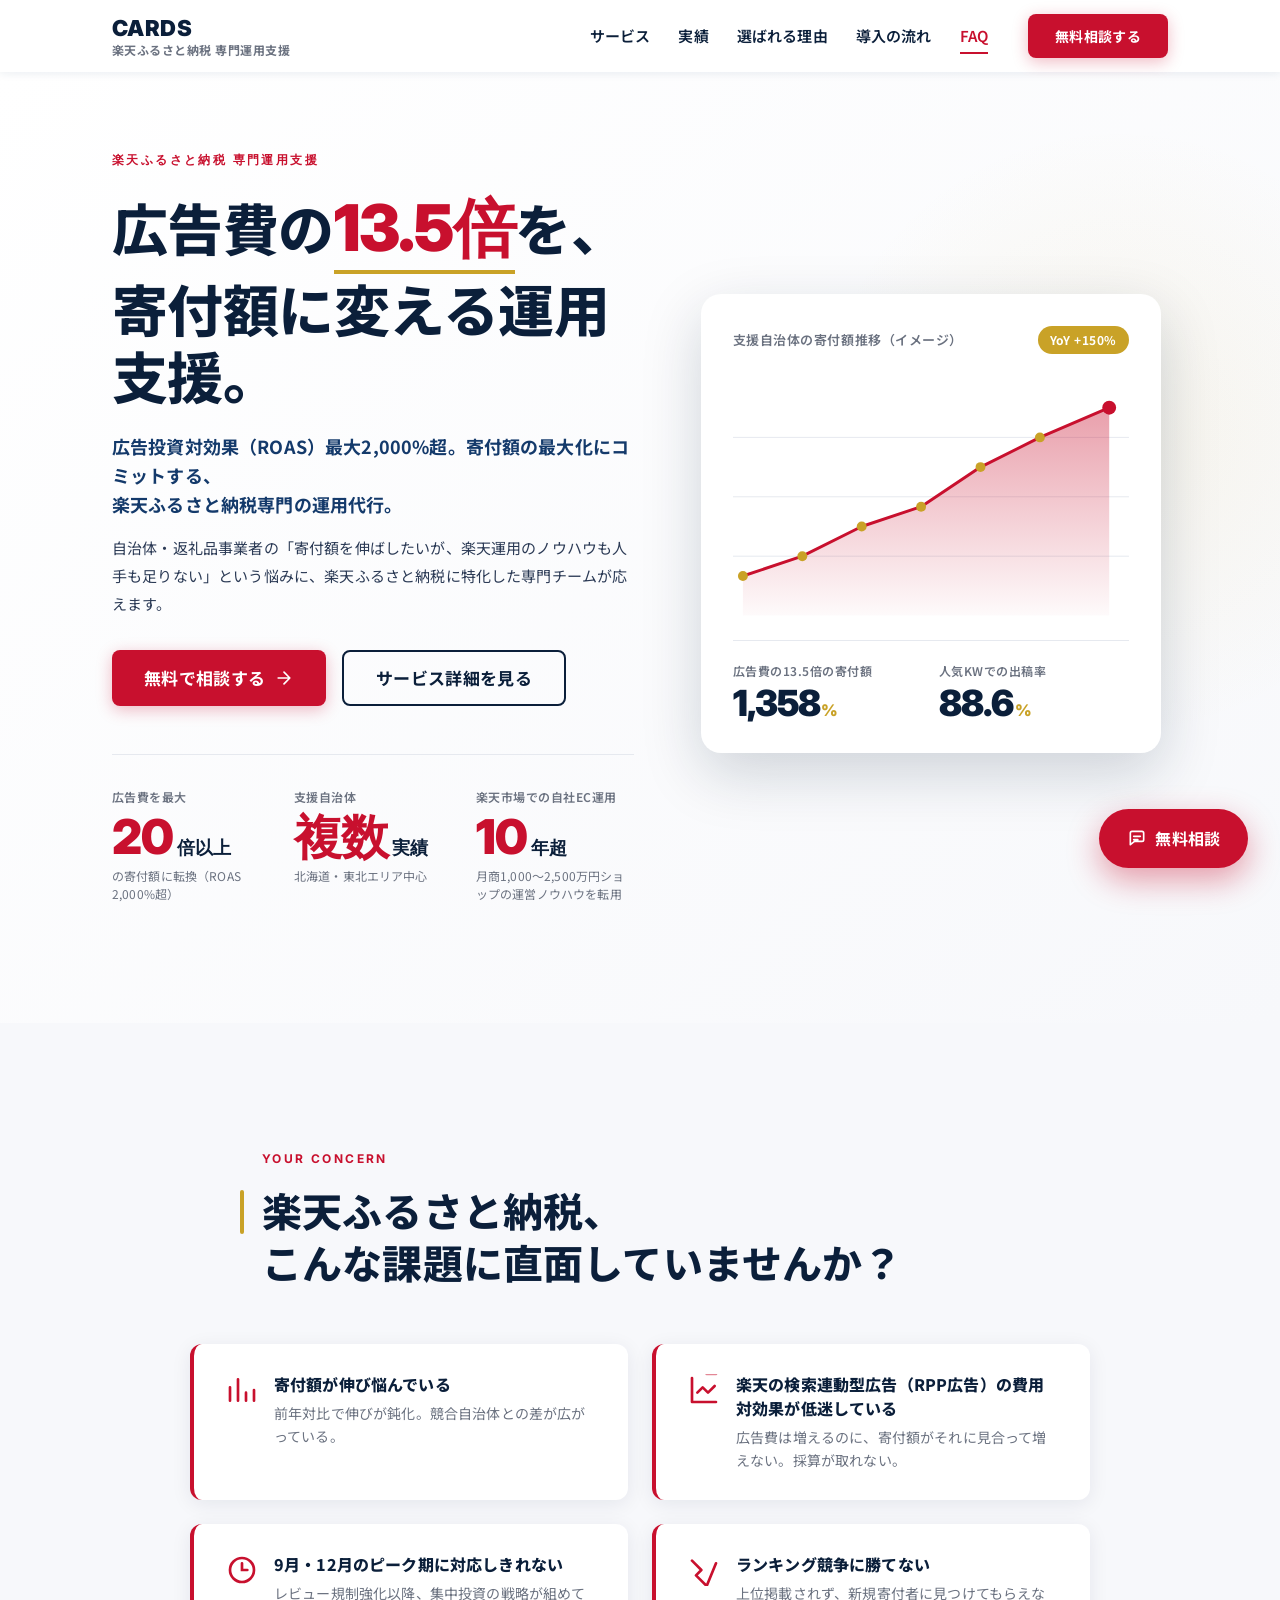
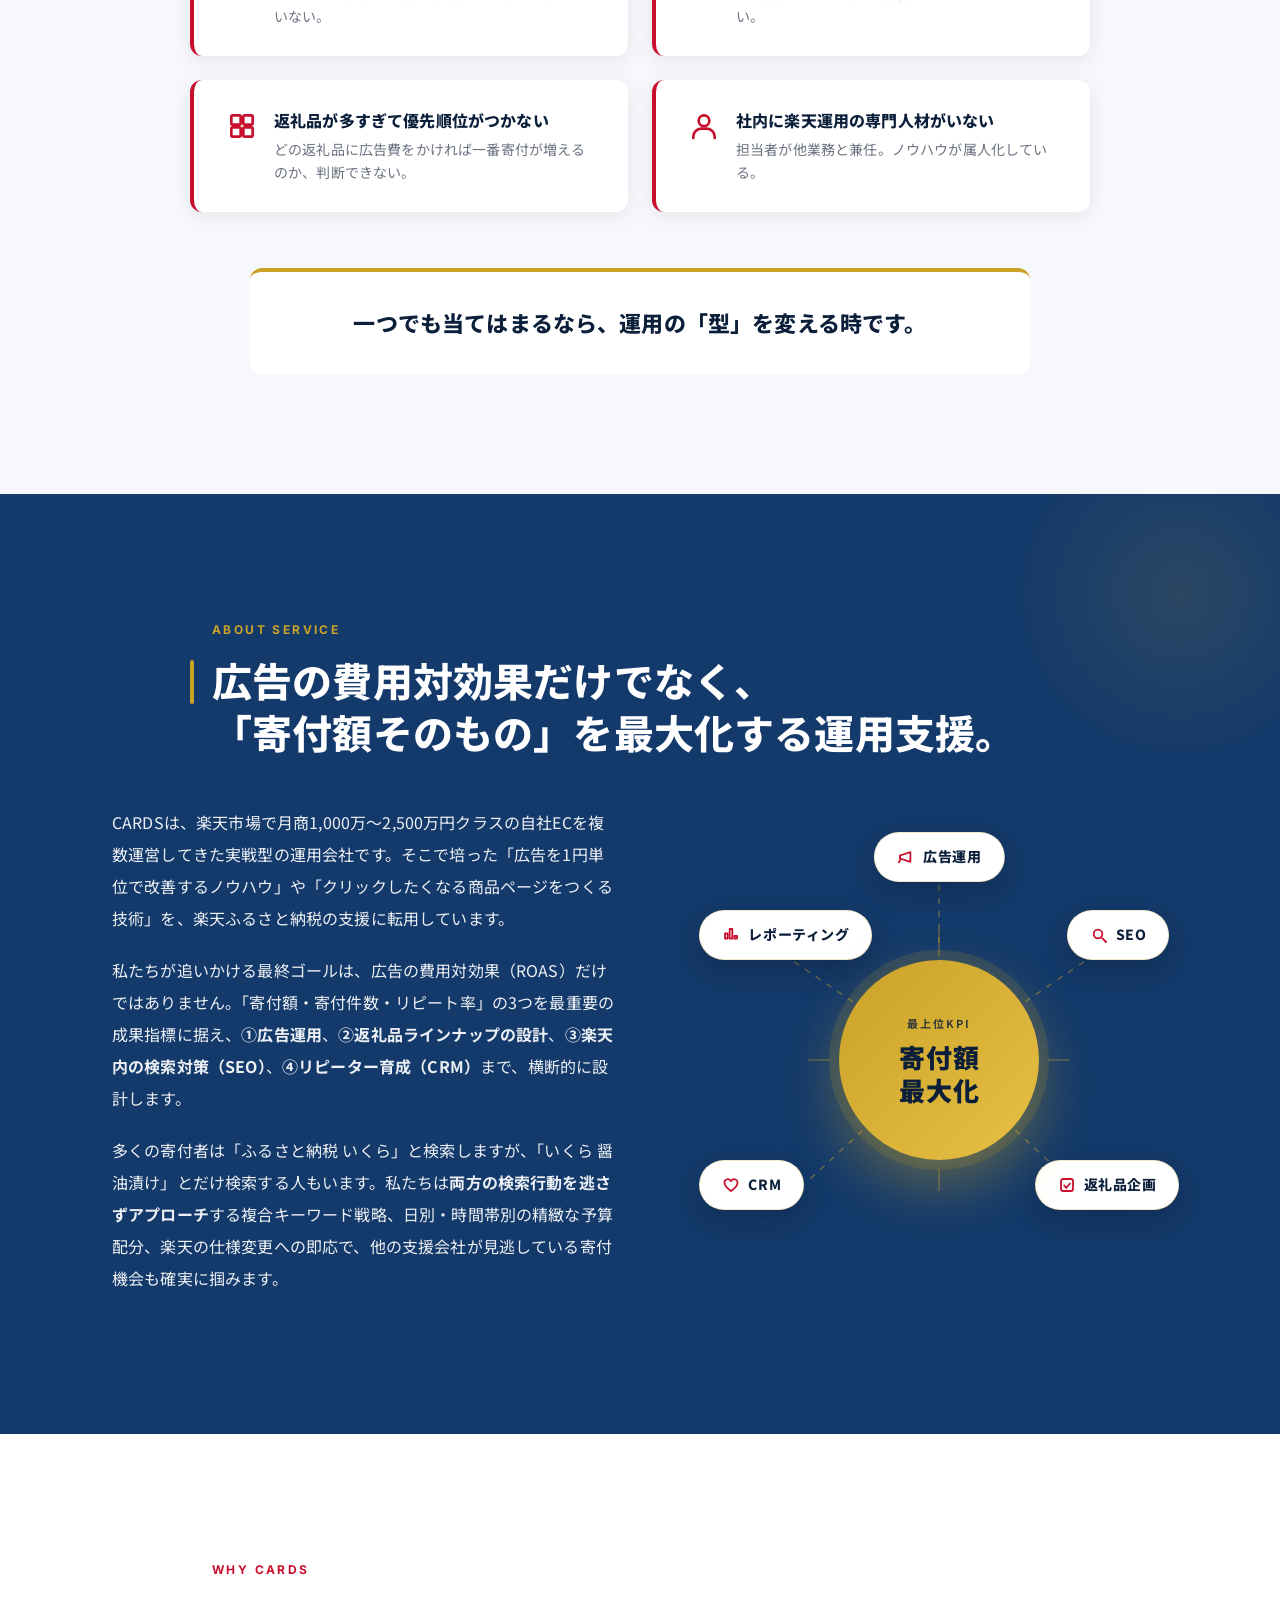
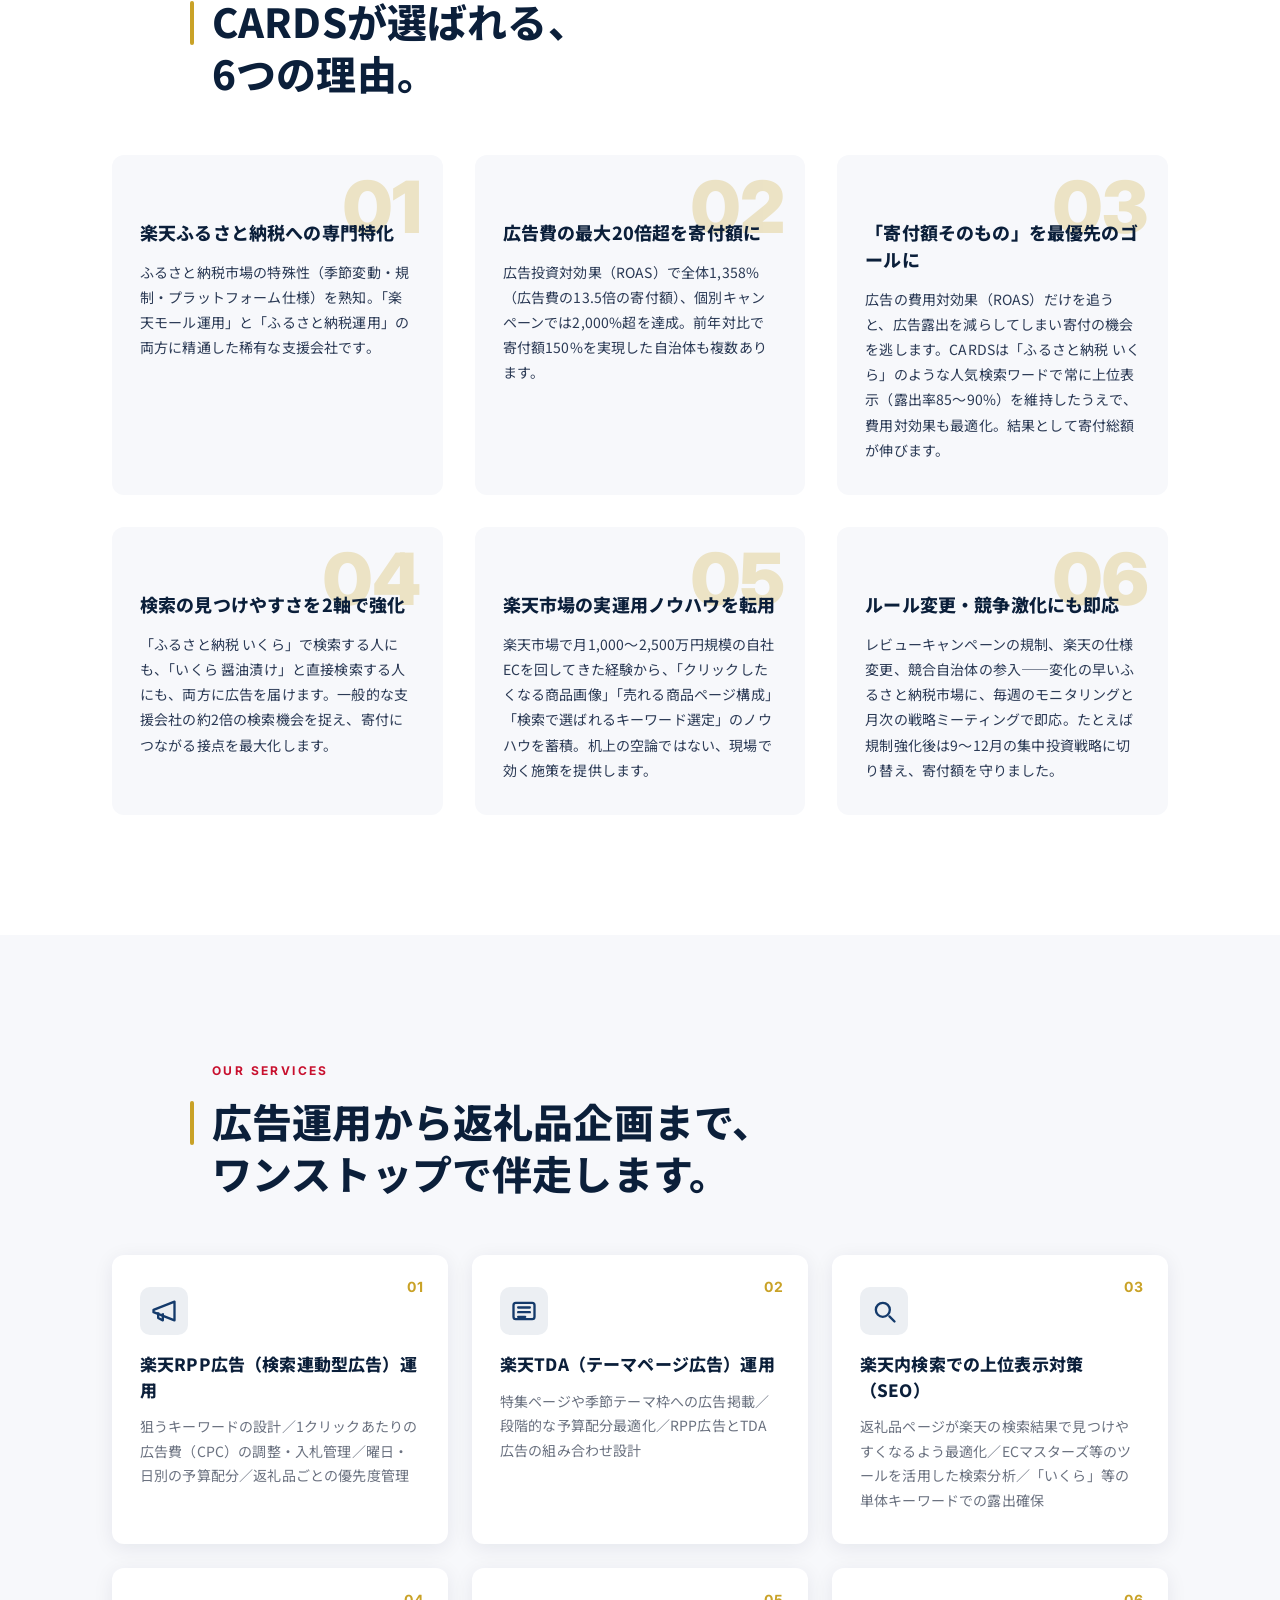
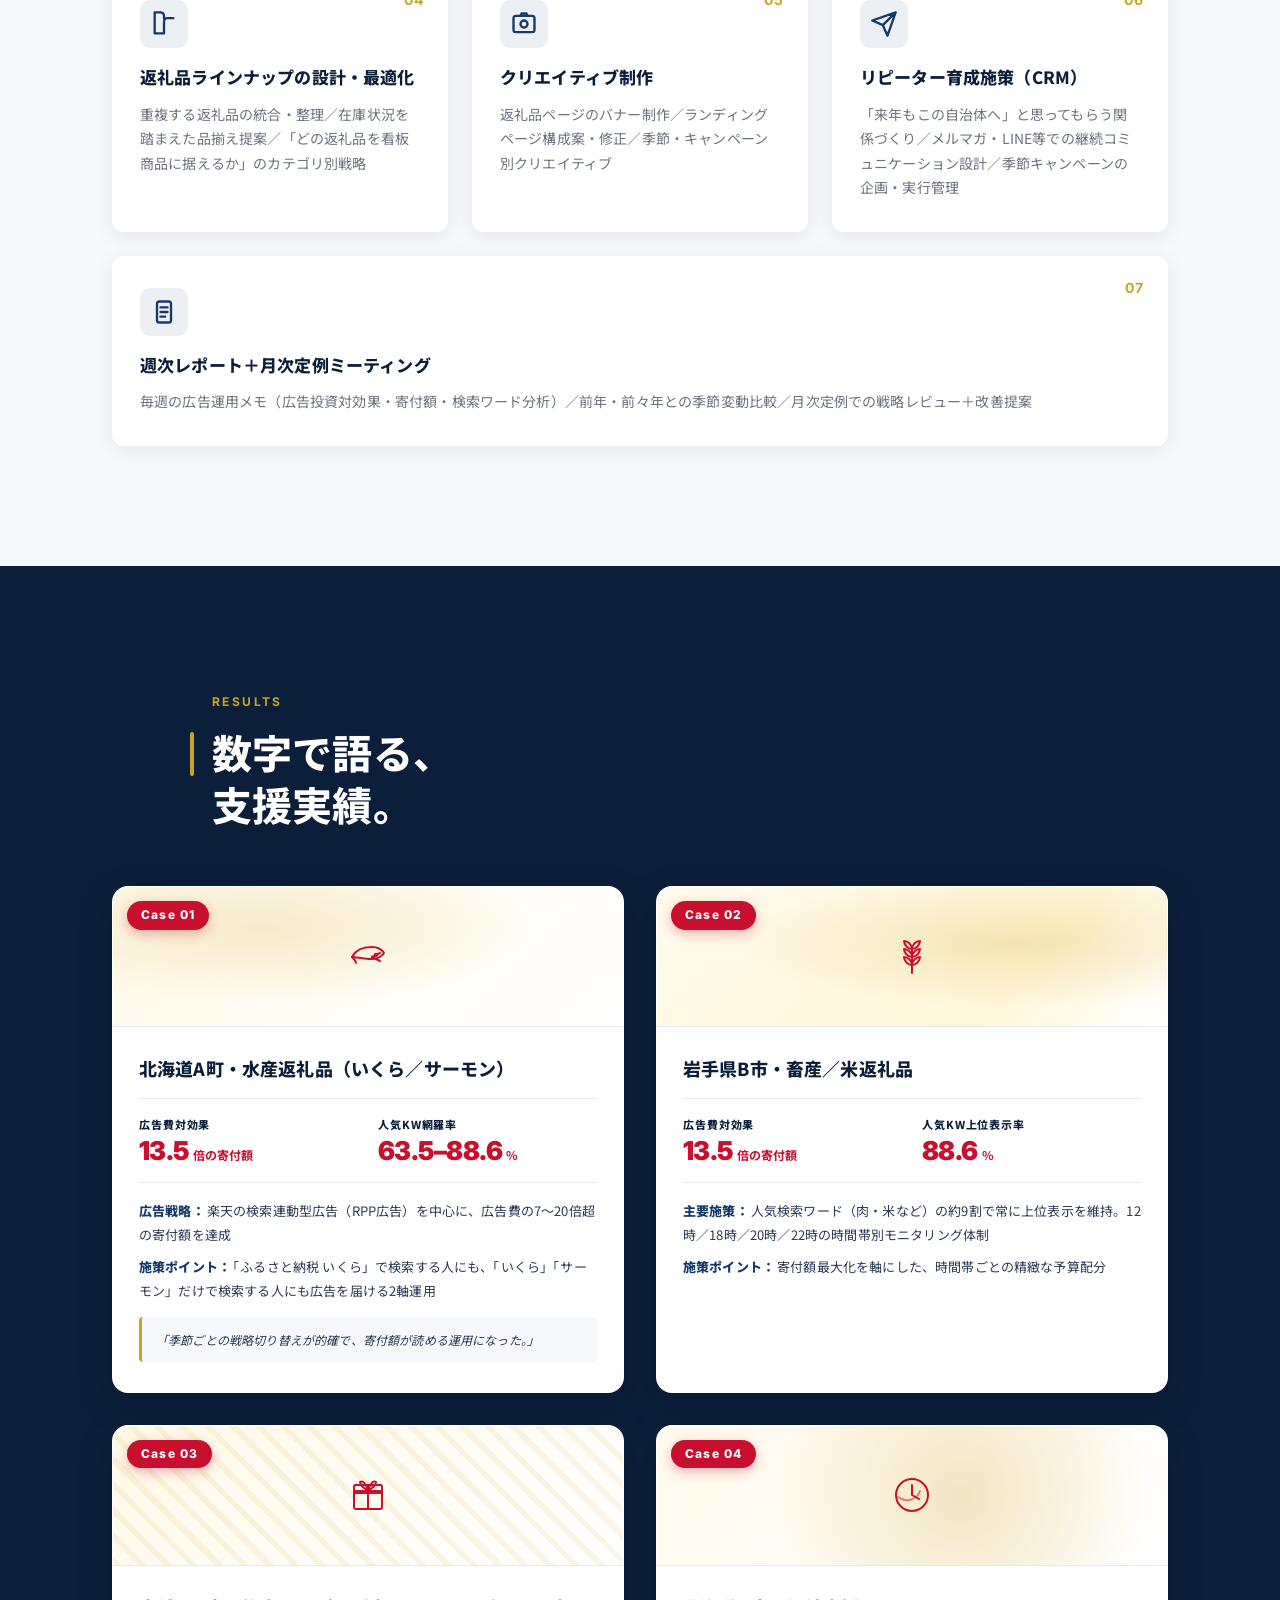
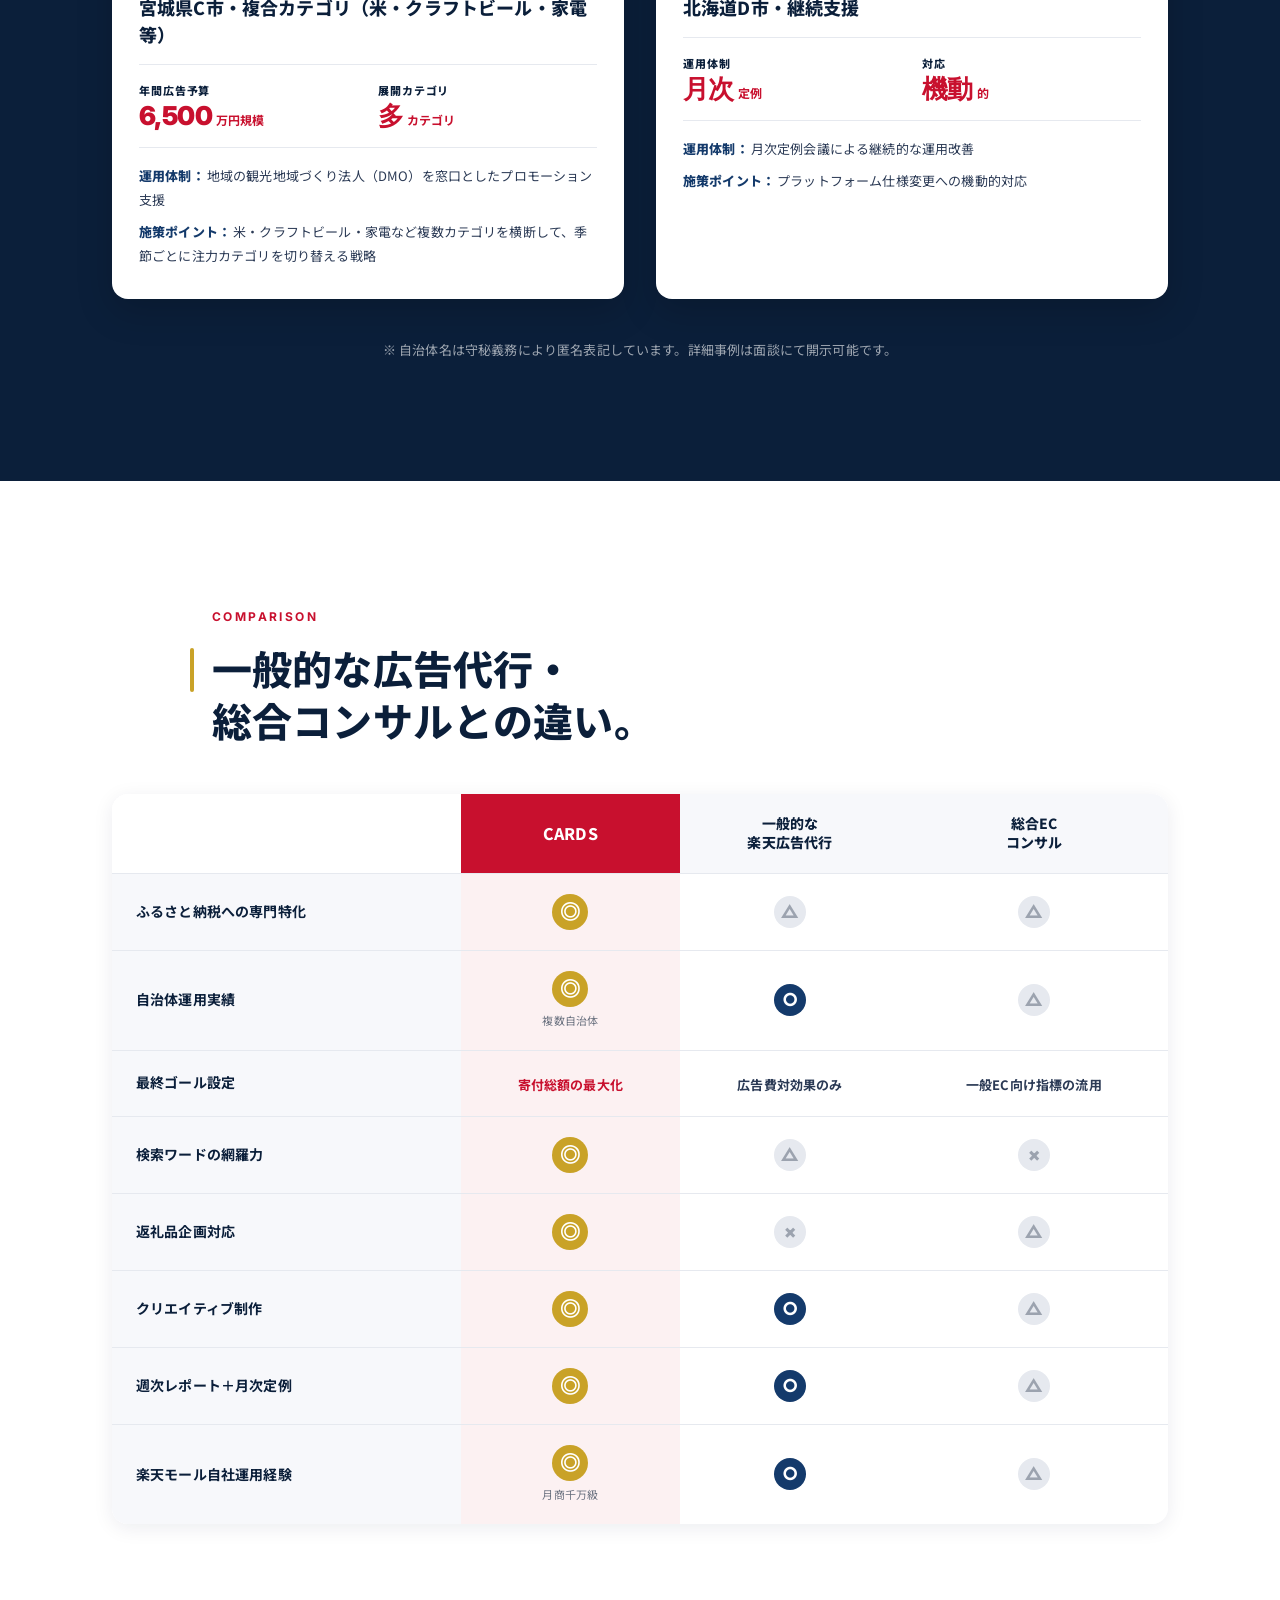
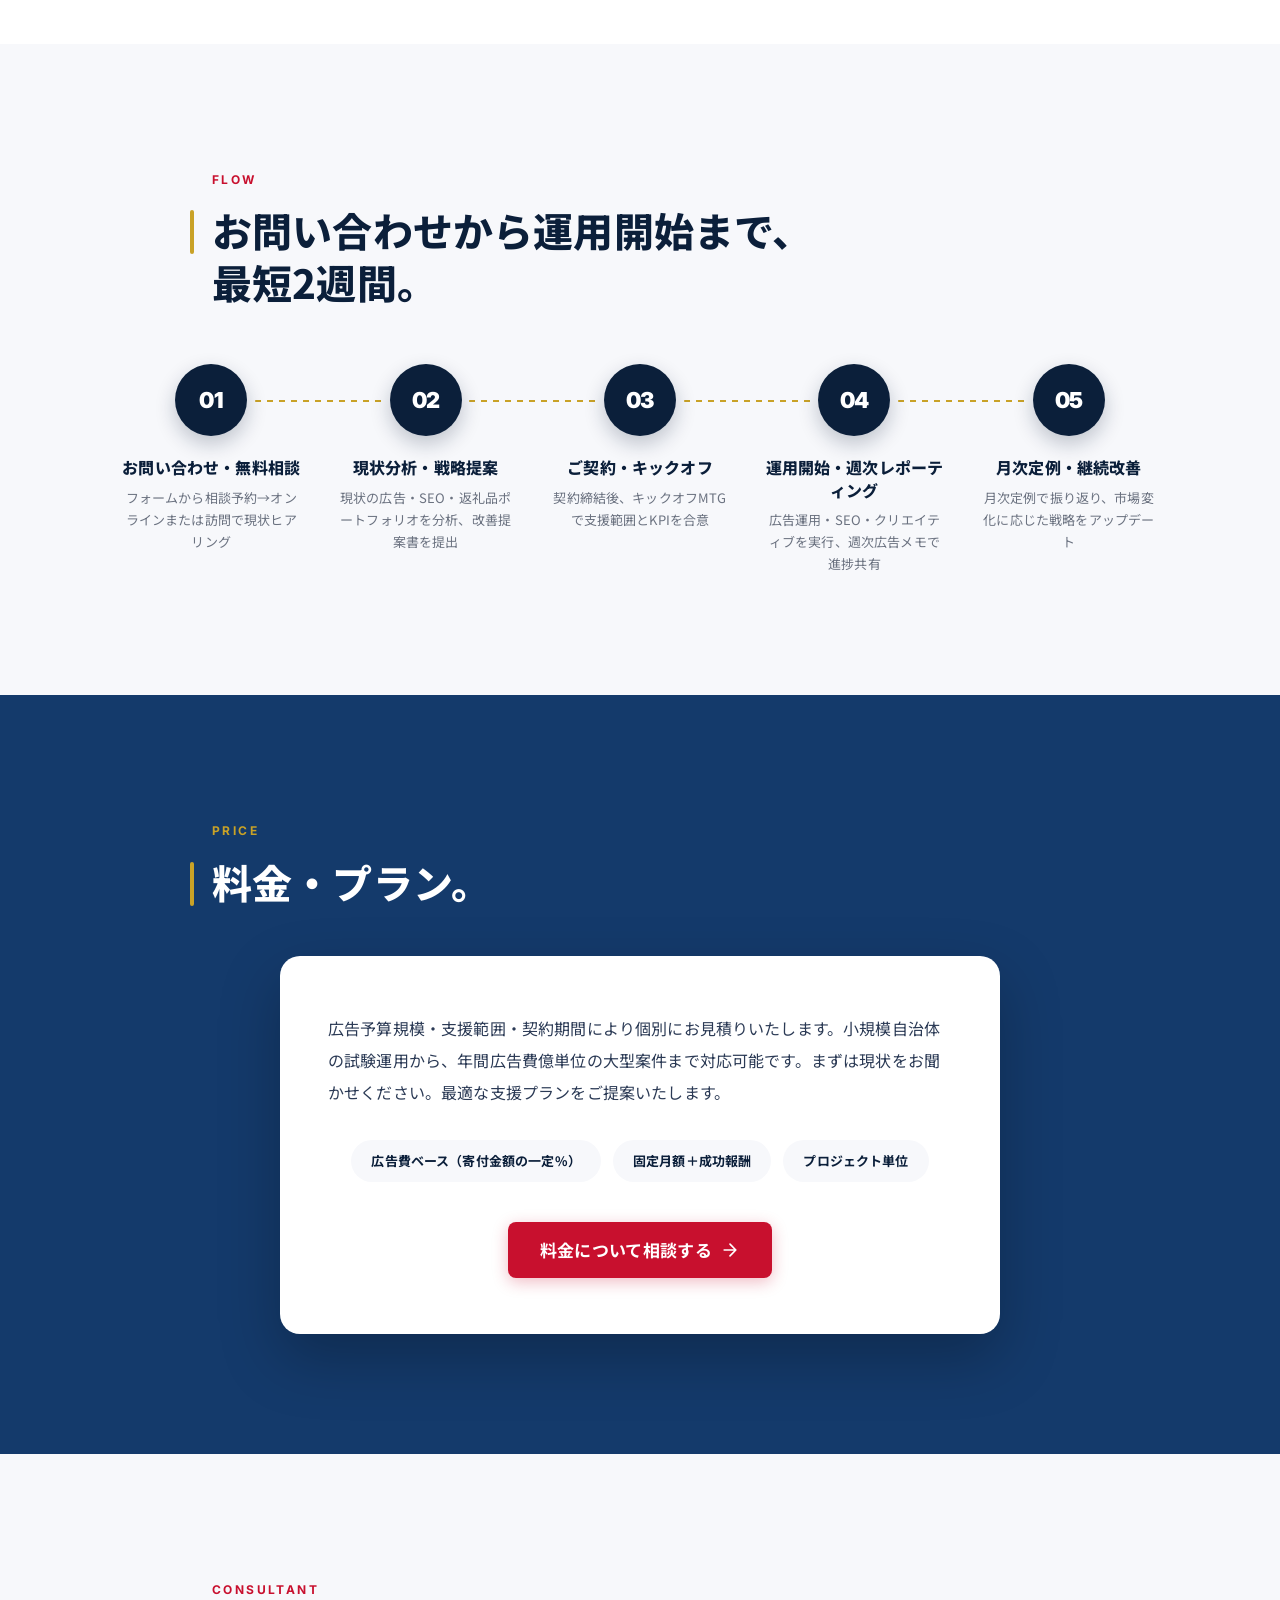
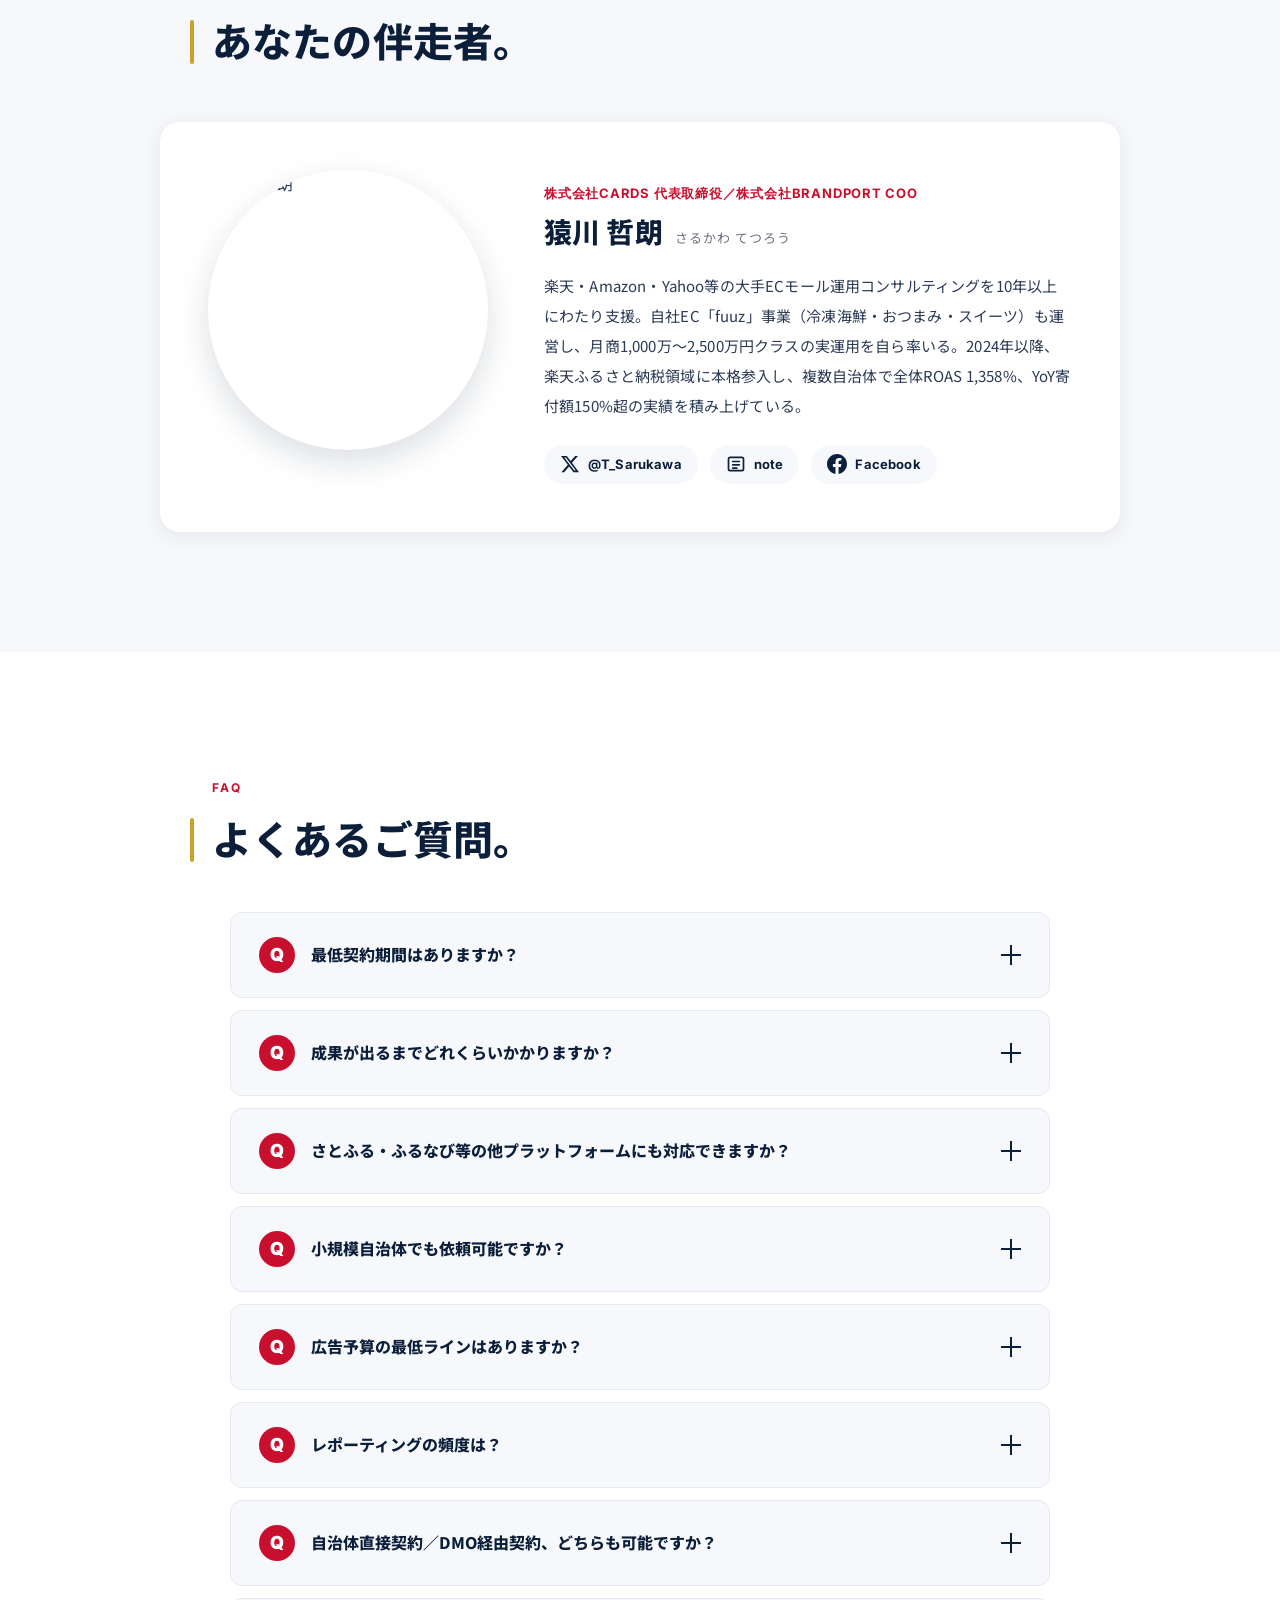
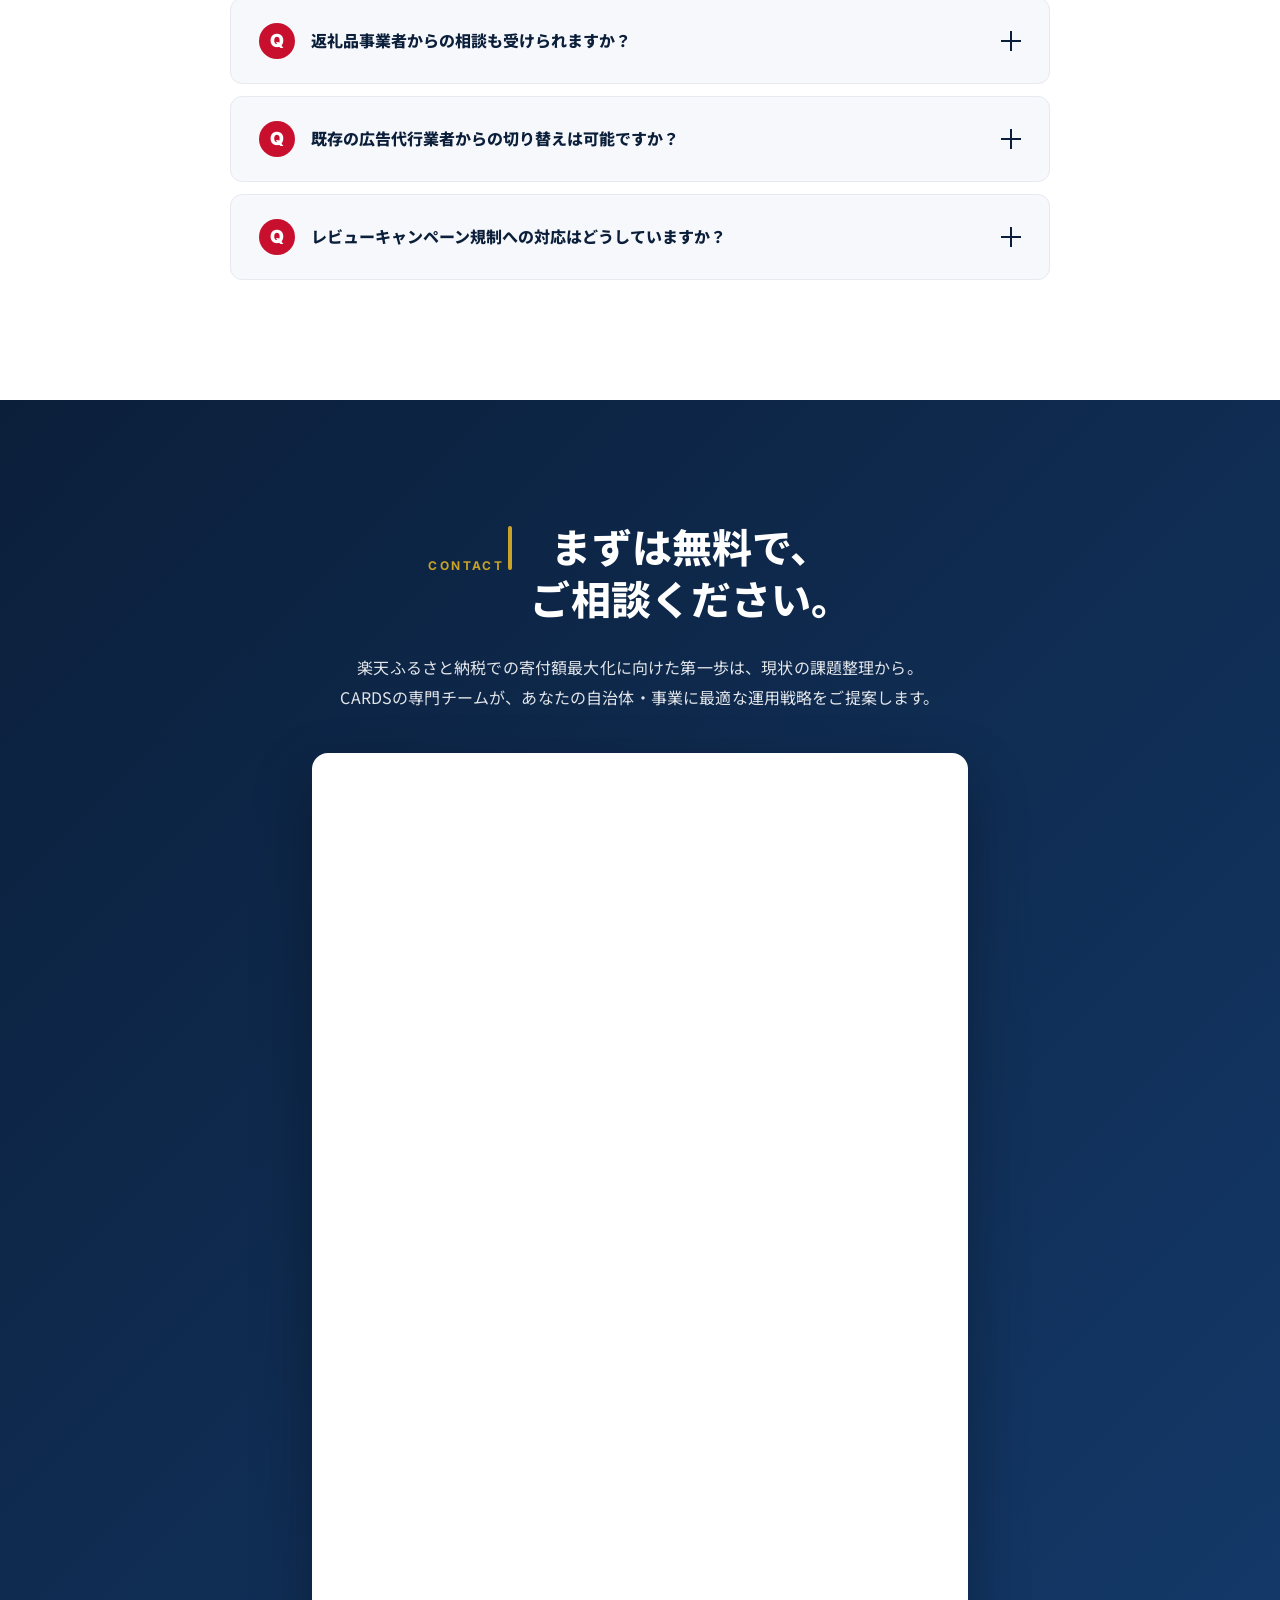
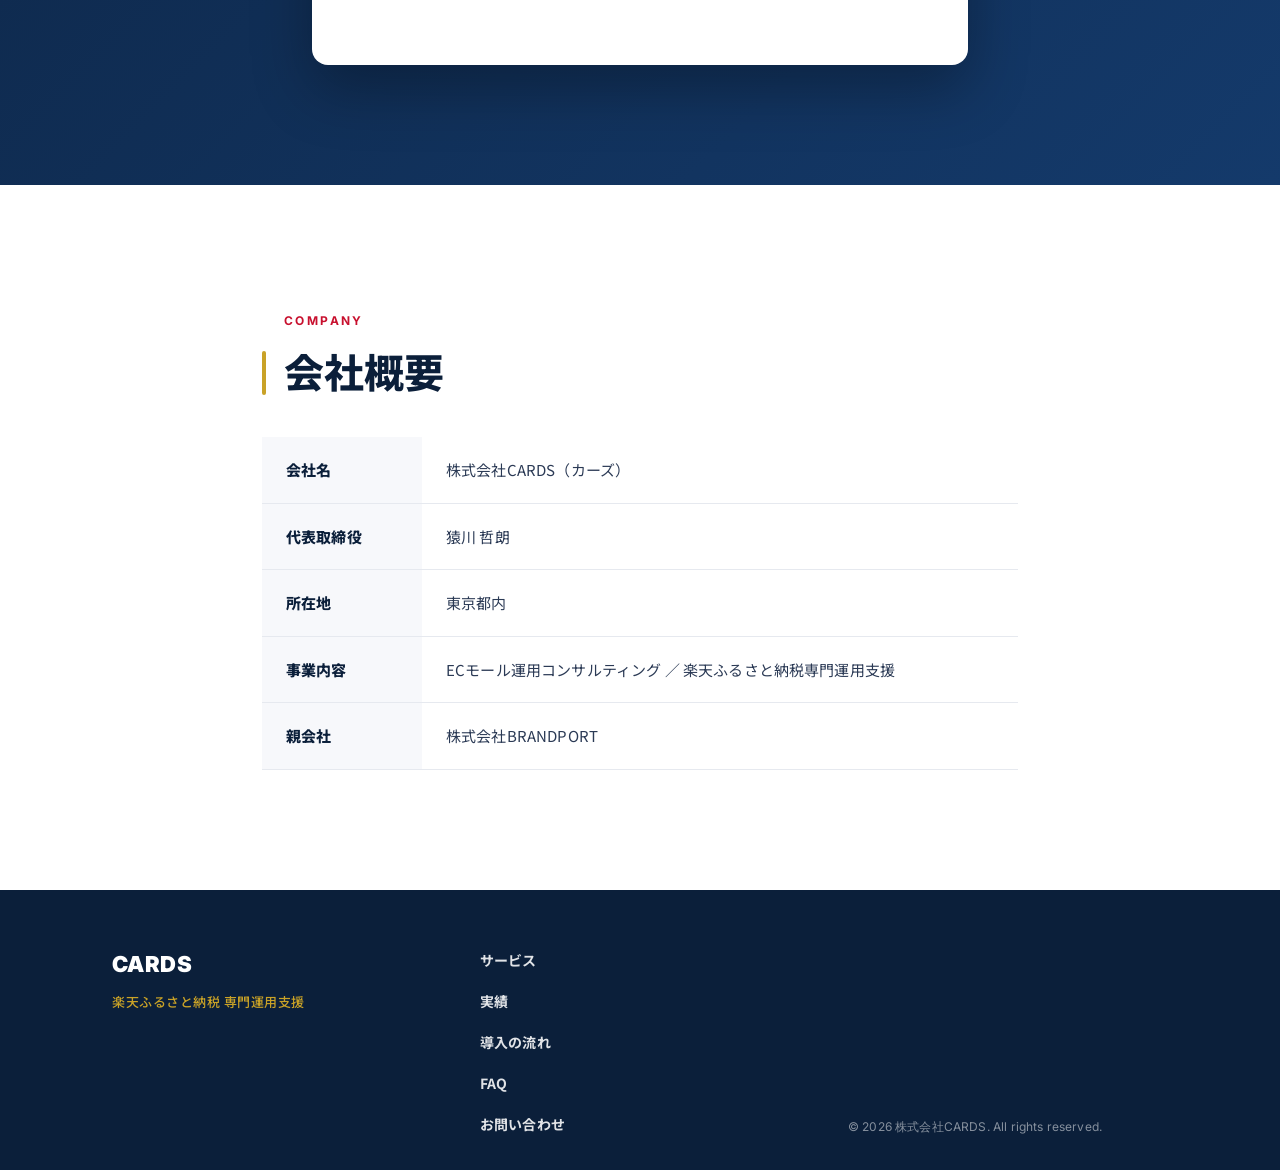
==== commit 147a92fa: "fix(cases): 実績カードのラベル表示問題を根治 dl/dt/ddの組み合わせで発生していたラベル非表示の問題を、 HTML構造そのものを <div.cases-card__stat-item" ====
--- a/index.html
+++ b/index.html
@@ -422,12 +422,16 @@
           </div>
           <div class="cases-card__body">
             <h3 class="cases-card__title">北海道A町・水産返礼品（いくら／サーモン）</h3>
-            <dl class="cases-card__stat">
-              <dt>広告費対効果</dt>
-              <dd><span class="cases-card__stat-num">13.5<span class="cases-card__stat-unit">倍の寄付額</span></span></dd>
-              <dt>人気KW網羅率</dt>
-              <dd><span class="cases-card__stat-num">63.5–88.6<span class="cases-card__stat-unit">%</span></span></dd>
-            </dl>
+            <div class="cases-card__stat">
+              <div class="cases-card__stat-item">
+                <span class="cases-card__stat-label">広告費対効果</span>
+                <span class="cases-card__stat-num">13.5<span class="cases-card__stat-unit">倍の寄付額</span></span>
+              </div>
+              <div class="cases-card__stat-item">
+                <span class="cases-card__stat-label">人気KW網羅率</span>
+                <span class="cases-card__stat-num">63.5–88.6<span class="cases-card__stat-unit">%</span></span>
+              </div>
+            </div>
             <div class="cases-card__desc">
               <p class="cases-card__desc-point"><b>広告戦略：</b>楽天の検索連動型広告（RPP広告）を中心に、広告費の7〜20倍超の寄付額を達成</p>
               <p class="cases-card__desc-point"><b>施策ポイント：</b>「ふるさと納税 いくら」で検索する人にも、「いくら」「サーモン」だけで検索する人にも広告を届ける2軸運用</p>
@@ -453,12 +457,16 @@
           </div>
           <div class="cases-card__body">
             <h3 class="cases-card__title">岩手県B市・畜産／米返礼品</h3>
-            <dl class="cases-card__stat">
-              <dt>広告費対効果</dt>
-              <dd><span class="cases-card__stat-num">13.5<span class="cases-card__stat-unit">倍の寄付額</span></span></dd>
-              <dt>人気KW上位表示率</dt>
-              <dd><span class="cases-card__stat-num">88.6<span class="cases-card__stat-unit">%</span></span></dd>
-            </dl>
+            <div class="cases-card__stat">
+              <div class="cases-card__stat-item">
+                <span class="cases-card__stat-label">広告費対効果</span>
+                <span class="cases-card__stat-num">13.5<span class="cases-card__stat-unit">倍の寄付額</span></span>
+              </div>
+              <div class="cases-card__stat-item">
+                <span class="cases-card__stat-label">人気KW上位表示率</span>
+                <span class="cases-card__stat-num">88.6<span class="cases-card__stat-unit">%</span></span>
+              </div>
+            </div>
             <div class="cases-card__desc">
               <p class="cases-card__desc-point"><b>主要施策：</b>人気検索ワード（肉・米など）の約9割で常に上位表示を維持。12時／18時／20時／22時の時間帯別モニタリング体制</p>
               <p class="cases-card__desc-point"><b>施策ポイント：</b>寄付額最大化を軸にした、時間帯ごとの精緻な予算配分</p>
@@ -480,12 +488,16 @@
           </div>
           <div class="cases-card__body">
             <h3 class="cases-card__title">宮城県C市・複合カテゴリ（米・クラフトビール・家電等）</h3>
-            <dl class="cases-card__stat">
-              <dt>年間広告予算</dt>
-              <dd><span class="cases-card__stat-num">6,500<span class="cases-card__stat-unit">万円規模</span></span></dd>
-              <dt>展開カテゴリ</dt>
-              <dd><span class="cases-card__stat-num">多<span class="cases-card__stat-unit">カテゴリ</span></span></dd>
-            </dl>
+            <div class="cases-card__stat">
+              <div class="cases-card__stat-item">
+                <span class="cases-card__stat-label">年間広告予算</span>
+                <span class="cases-card__stat-num">6,500<span class="cases-card__stat-unit">万円規模</span></span>
+              </div>
+              <div class="cases-card__stat-item">
+                <span class="cases-card__stat-label">展開カテゴリ</span>
+                <span class="cases-card__stat-num">多<span class="cases-card__stat-unit">カテゴリ</span></span>
+              </div>
+            </div>
             <div class="cases-card__desc">
               <p class="cases-card__desc-point"><b>運用体制：</b>地域の観光地域づくり法人（DMO）を窓口としたプロモーション支援</p>
               <p class="cases-card__desc-point"><b>施策ポイント：</b>米・クラフトビール・家電など複数カテゴリを横断して、季節ごとに注力カテゴリを切り替える戦略</p>
@@ -506,12 +518,16 @@
           </div>
           <div class="cases-card__body">
             <h3 class="cases-card__title">北海道D市・継続支援</h3>
-            <dl class="cases-card__stat">
-              <dt>運用体制</dt>
-              <dd><span class="cases-card__stat-num">月次<span class="cases-card__stat-unit">定例</span></span></dd>
-              <dt>対応</dt>
-              <dd><span class="cases-card__stat-num">機動<span class="cases-card__stat-unit">的</span></span></dd>
-            </dl>
+            <div class="cases-card__stat">
+              <div class="cases-card__stat-item">
+                <span class="cases-card__stat-label">運用体制</span>
+                <span class="cases-card__stat-num">月次<span class="cases-card__stat-unit">定例</span></span>
+              </div>
+              <div class="cases-card__stat-item">
+                <span class="cases-card__stat-label">対応</span>
+                <span class="cases-card__stat-num">機動<span class="cases-card__stat-unit">的</span></span>
+              </div>
+            </div>
             <div class="cases-card__desc">
               <p class="cases-card__desc-point"><b>運用体制：</b>月次定例会議による継続的な運用改善</p>
               <p class="cases-card__desc-point"><b>施策ポイント：</b>プラットフォーム仕様変更への機動的対応</p>
--- a/css/style.css
+++ b/css/style.css
@@ -2304,22 +2304,26 @@
 }
 .cases-card__stat {
   display: grid;
-  grid-template-columns: 100px 1fr;
-  gap: 8px 16px;
-  padding: 14px 0;
+  grid-template-columns: 1fr 1fr;
+  column-gap: 20px;
+  padding: 18px 0;
   border-top: 1px solid var(--color-palegray);
   border-bottom: 1px solid var(--color-palegray);
-  align-items: baseline;
   margin: 0;
 }
-.cases-card__stat dt {
-  color: var(--color-gray);
-  font-size: 12px;
-  font-weight: 600;
-  letter-spacing: 0.05em;
-}
-.cases-card__stat dd {
-  margin: 0;
+.cases-card__stat-item {
+  display: flex;
+  flex-direction: column;
+  gap: 6px;
+  min-width: 0;
+}
+.cases-card__stat-label {
+  color: var(--color-navy);
+  font-size: 11px;
+  font-weight: var(--weight-xbold);
+  letter-spacing: 0.08em;
+  line-height: 1.3;
+  display: block;
 }
 .cases-card__stat-num {
   font-family: var(--font-en);
@@ -2379,7 +2383,8 @@
 @media (max-width: 768px) {
   .cases-card__body { padding: 22px 20px; gap: 14px; }
   .cases-card__title { font-size: 16px; }
-  .cases-card__stat { grid-template-columns: 90px 1fr; }
+  .cases-card__stat { column-gap: 12px; padding: 14px 0; }
+  .cases-card__stat-label { font-size: 10px; letter-spacing: 0.04em; }
   .cases-card__stat-num { font-size: 22px; }
   .cases-card__visual { height: 100px; }
 }
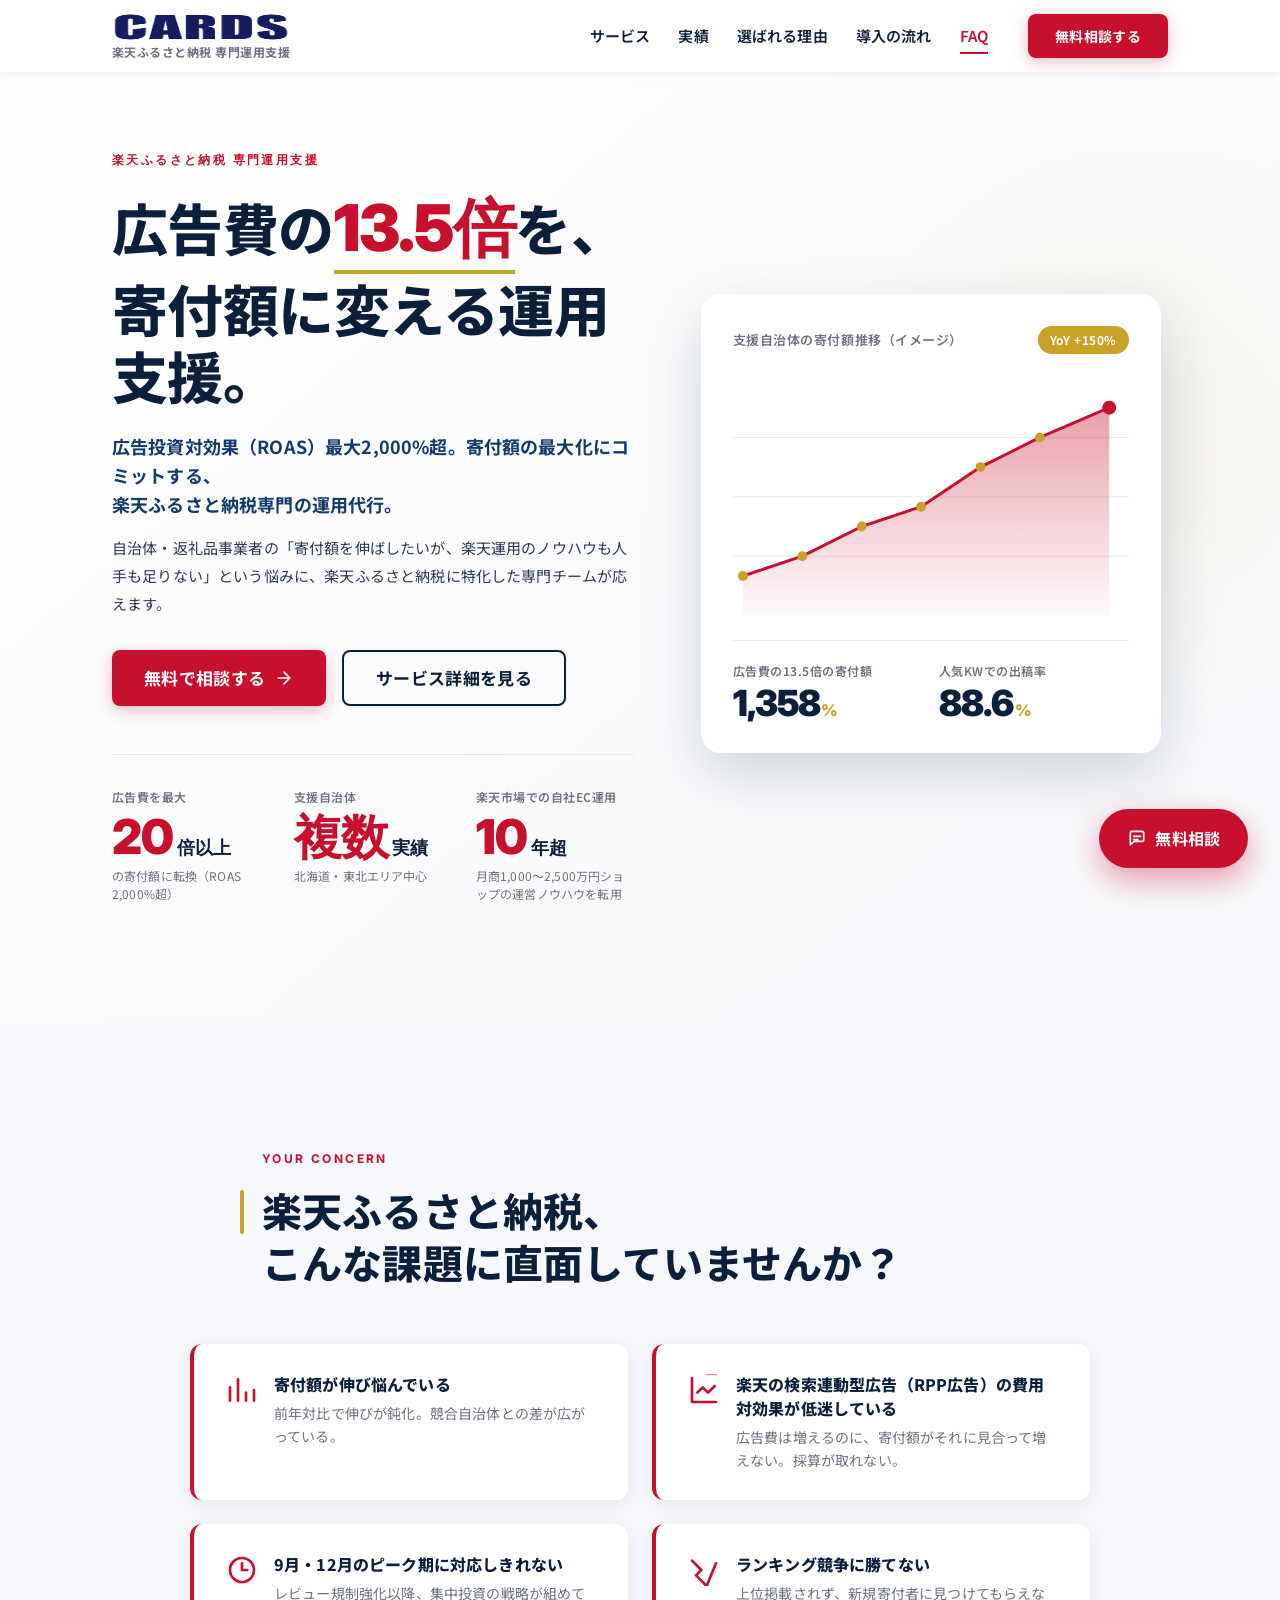
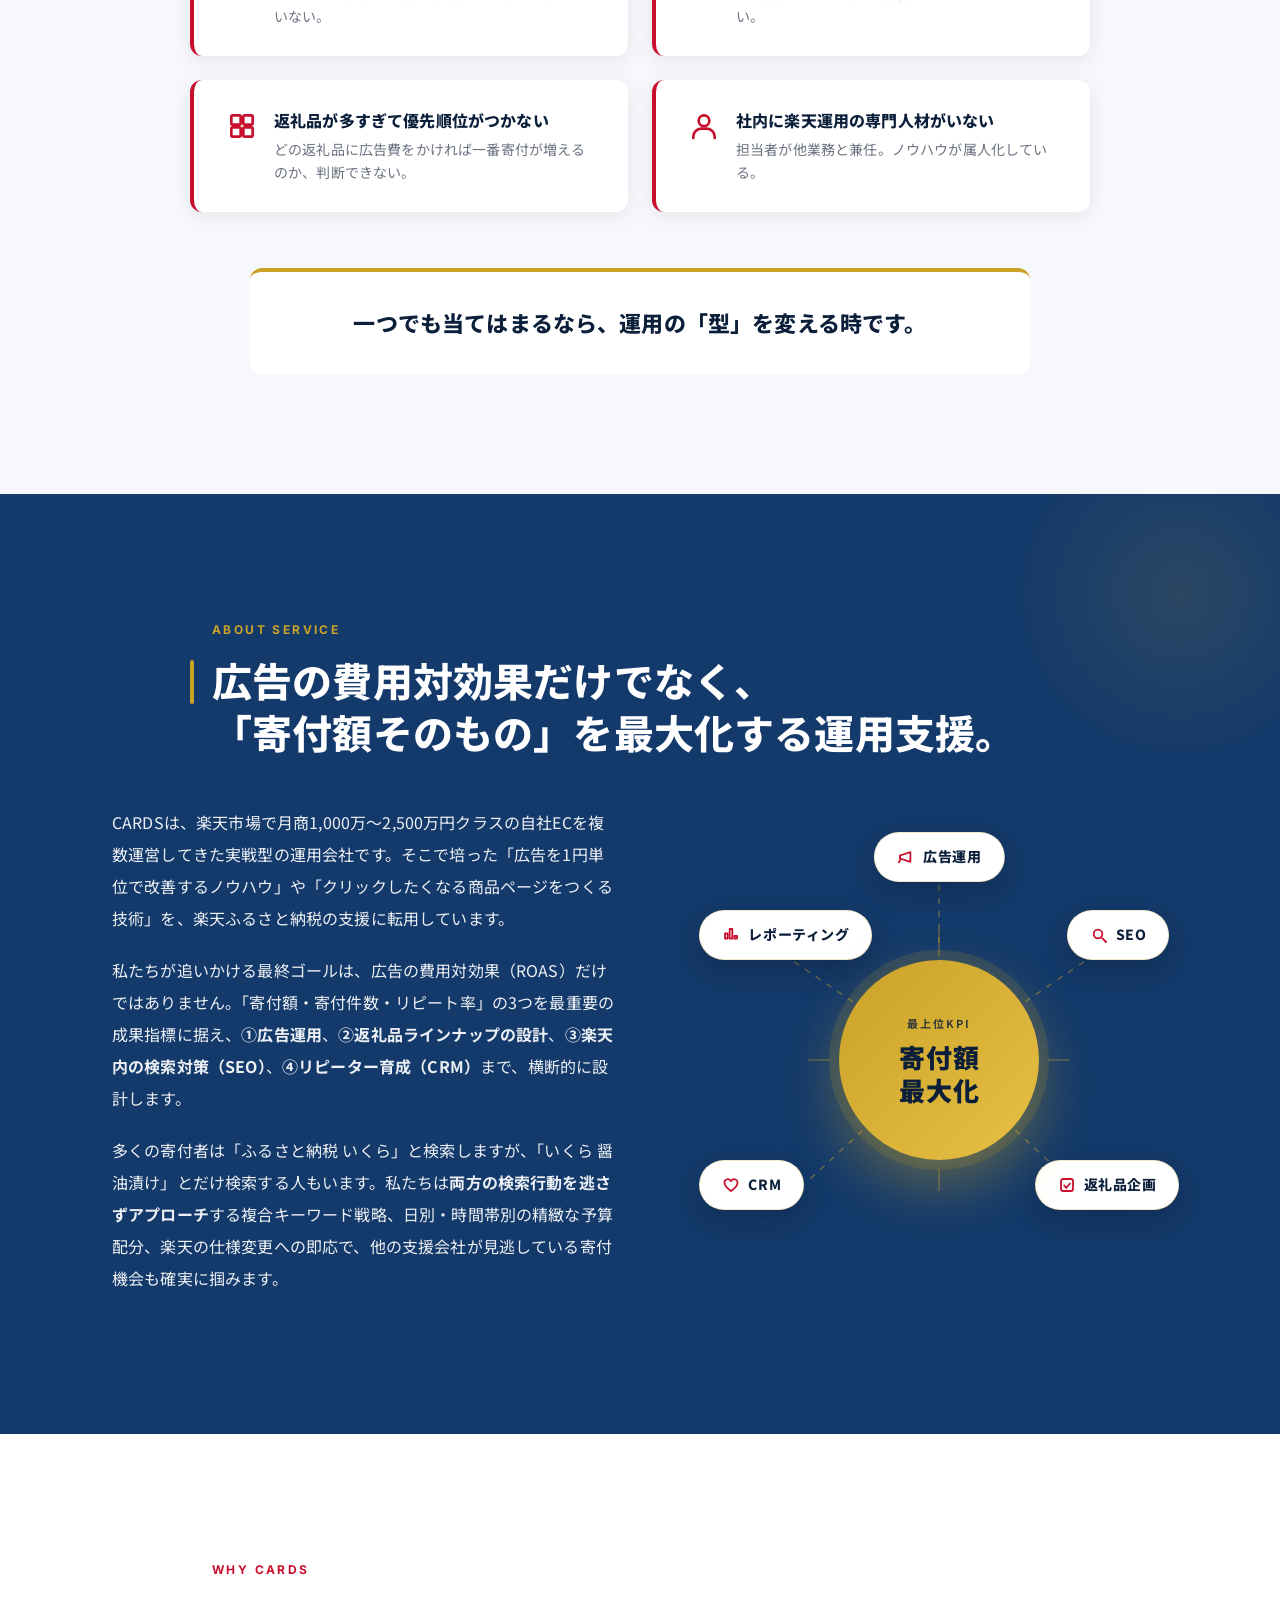
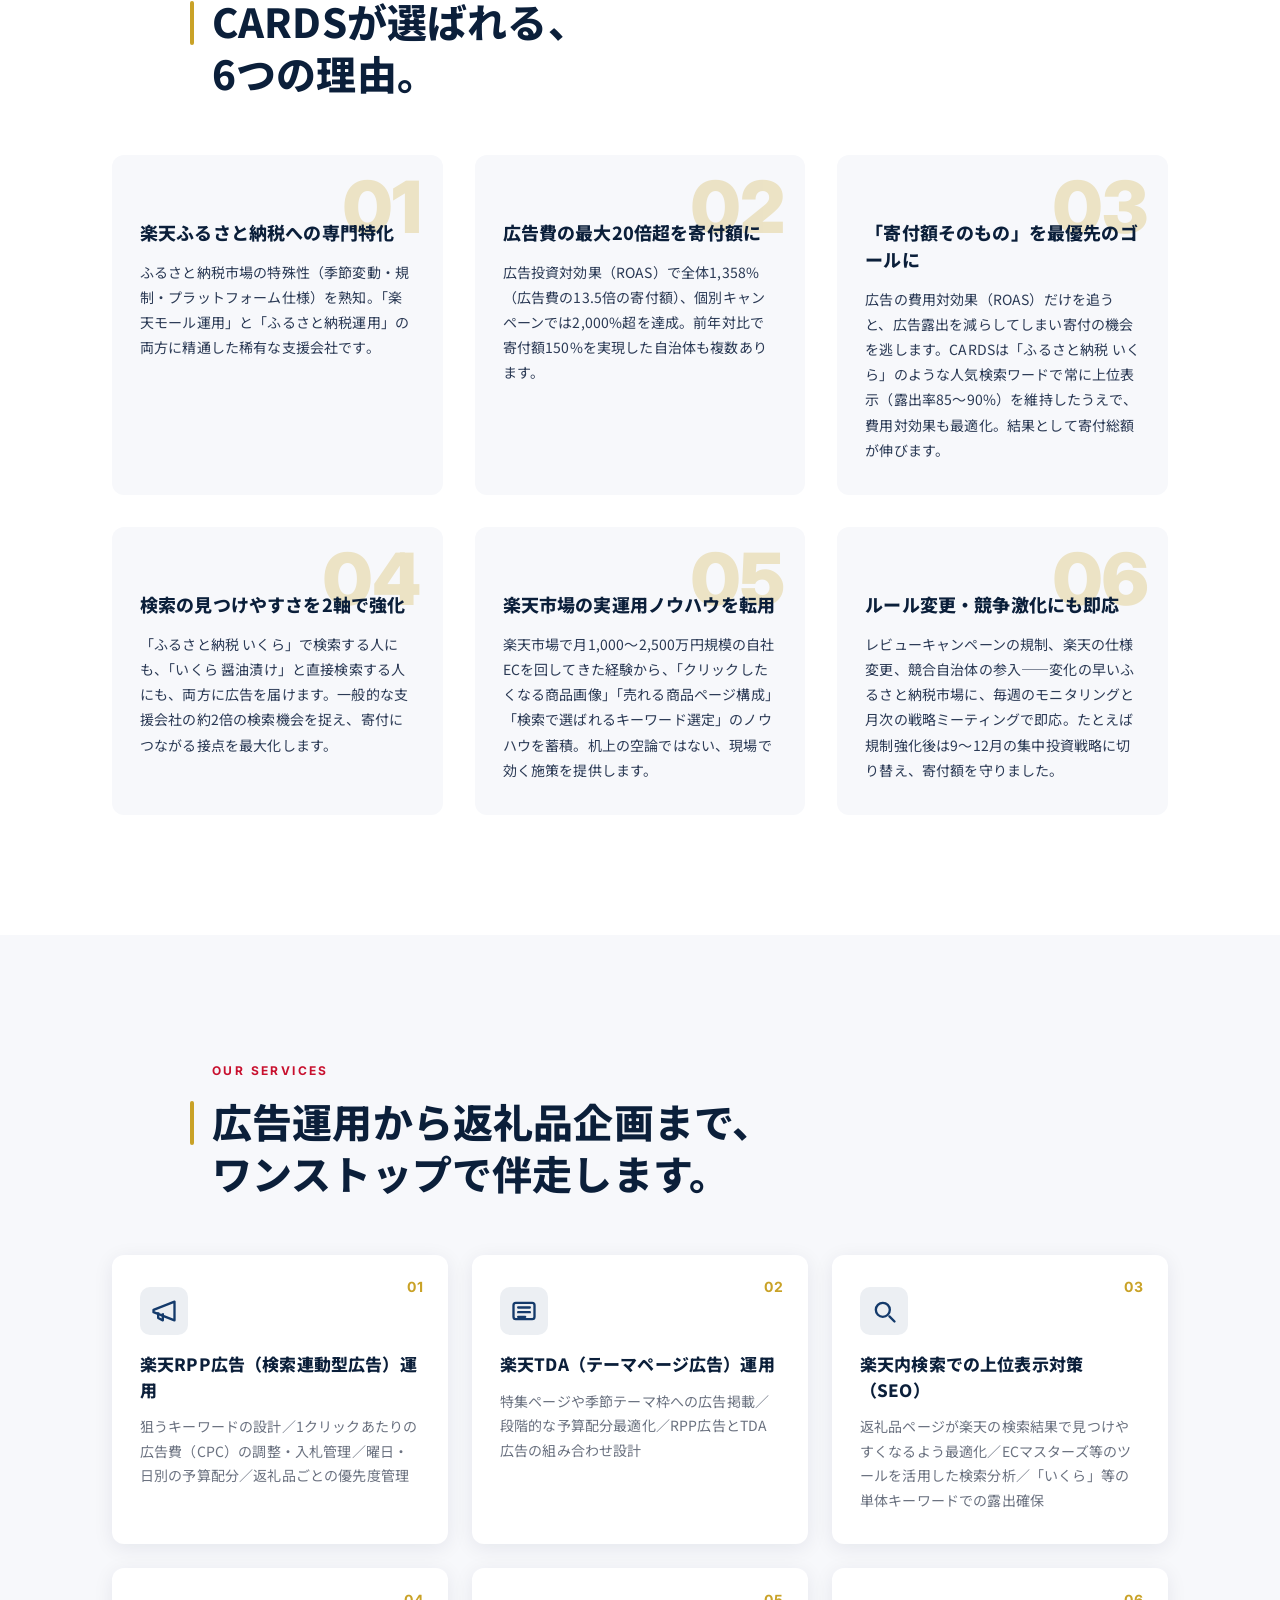
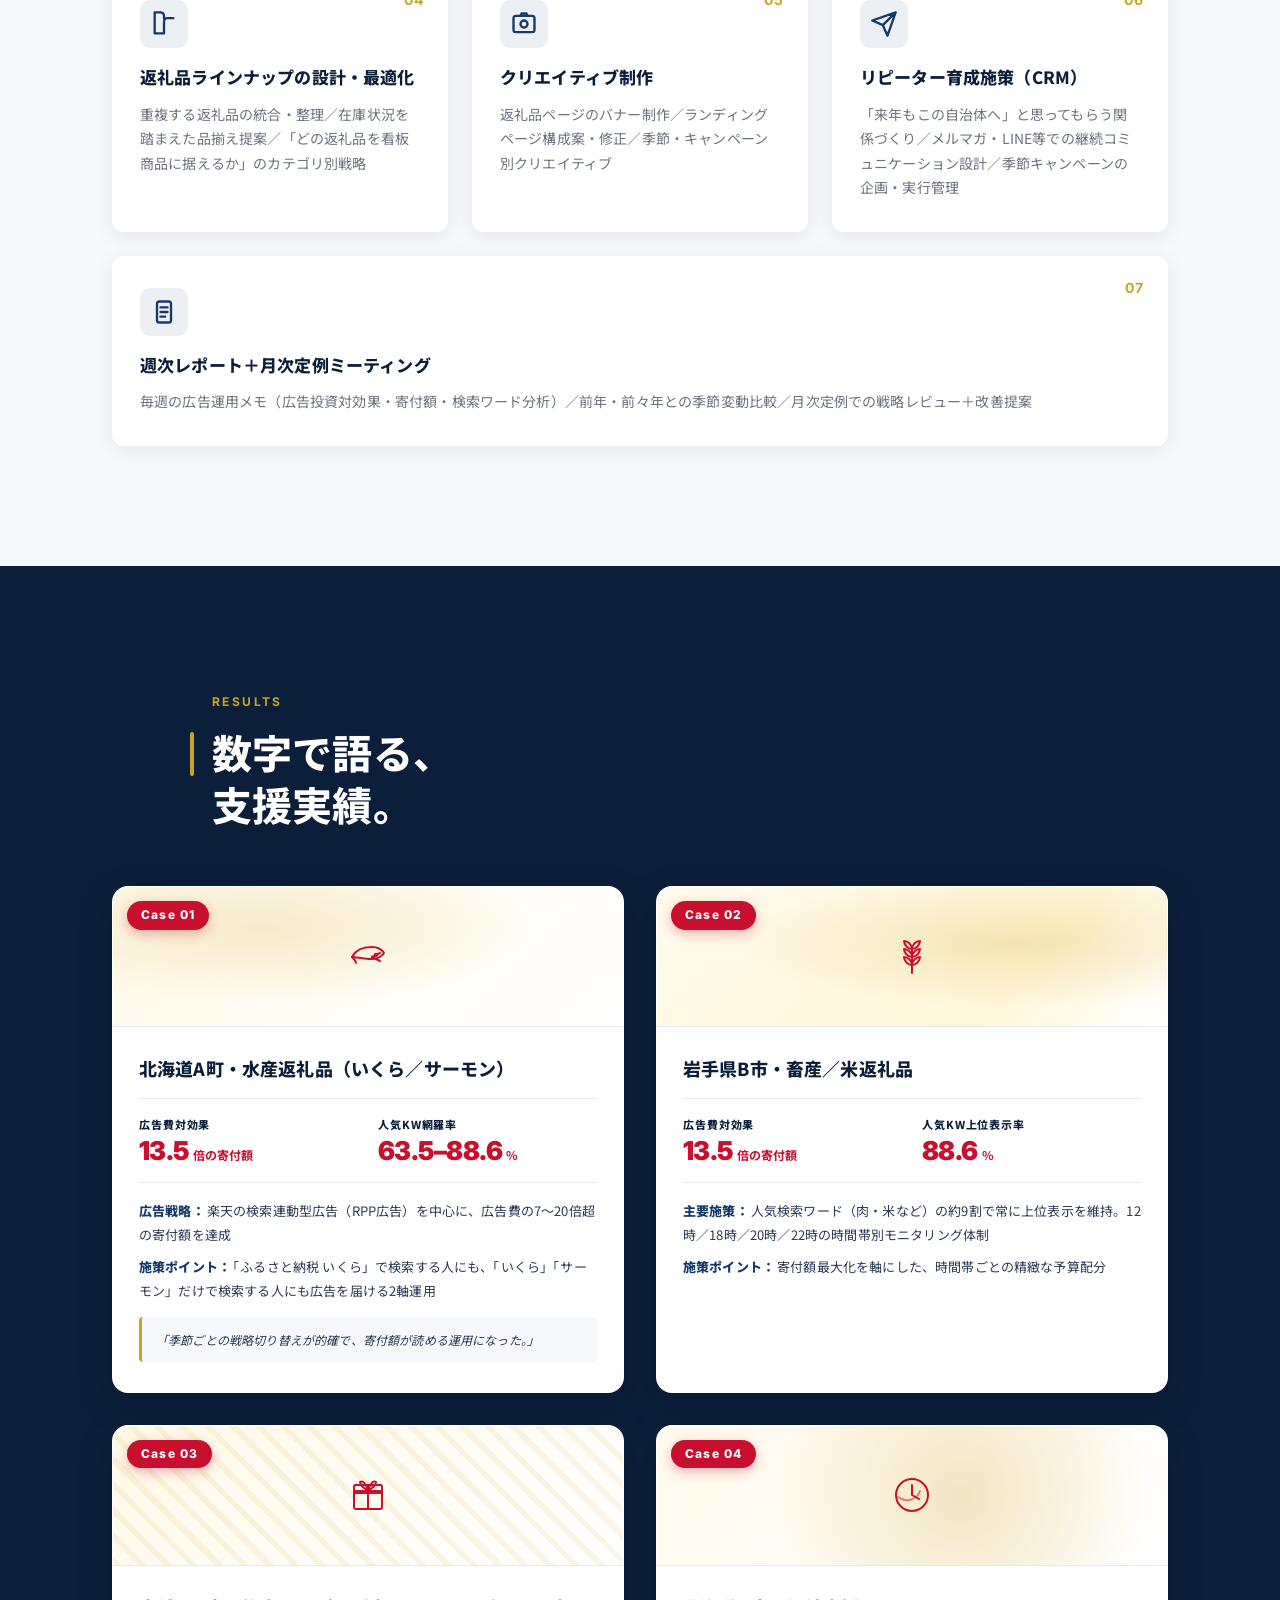
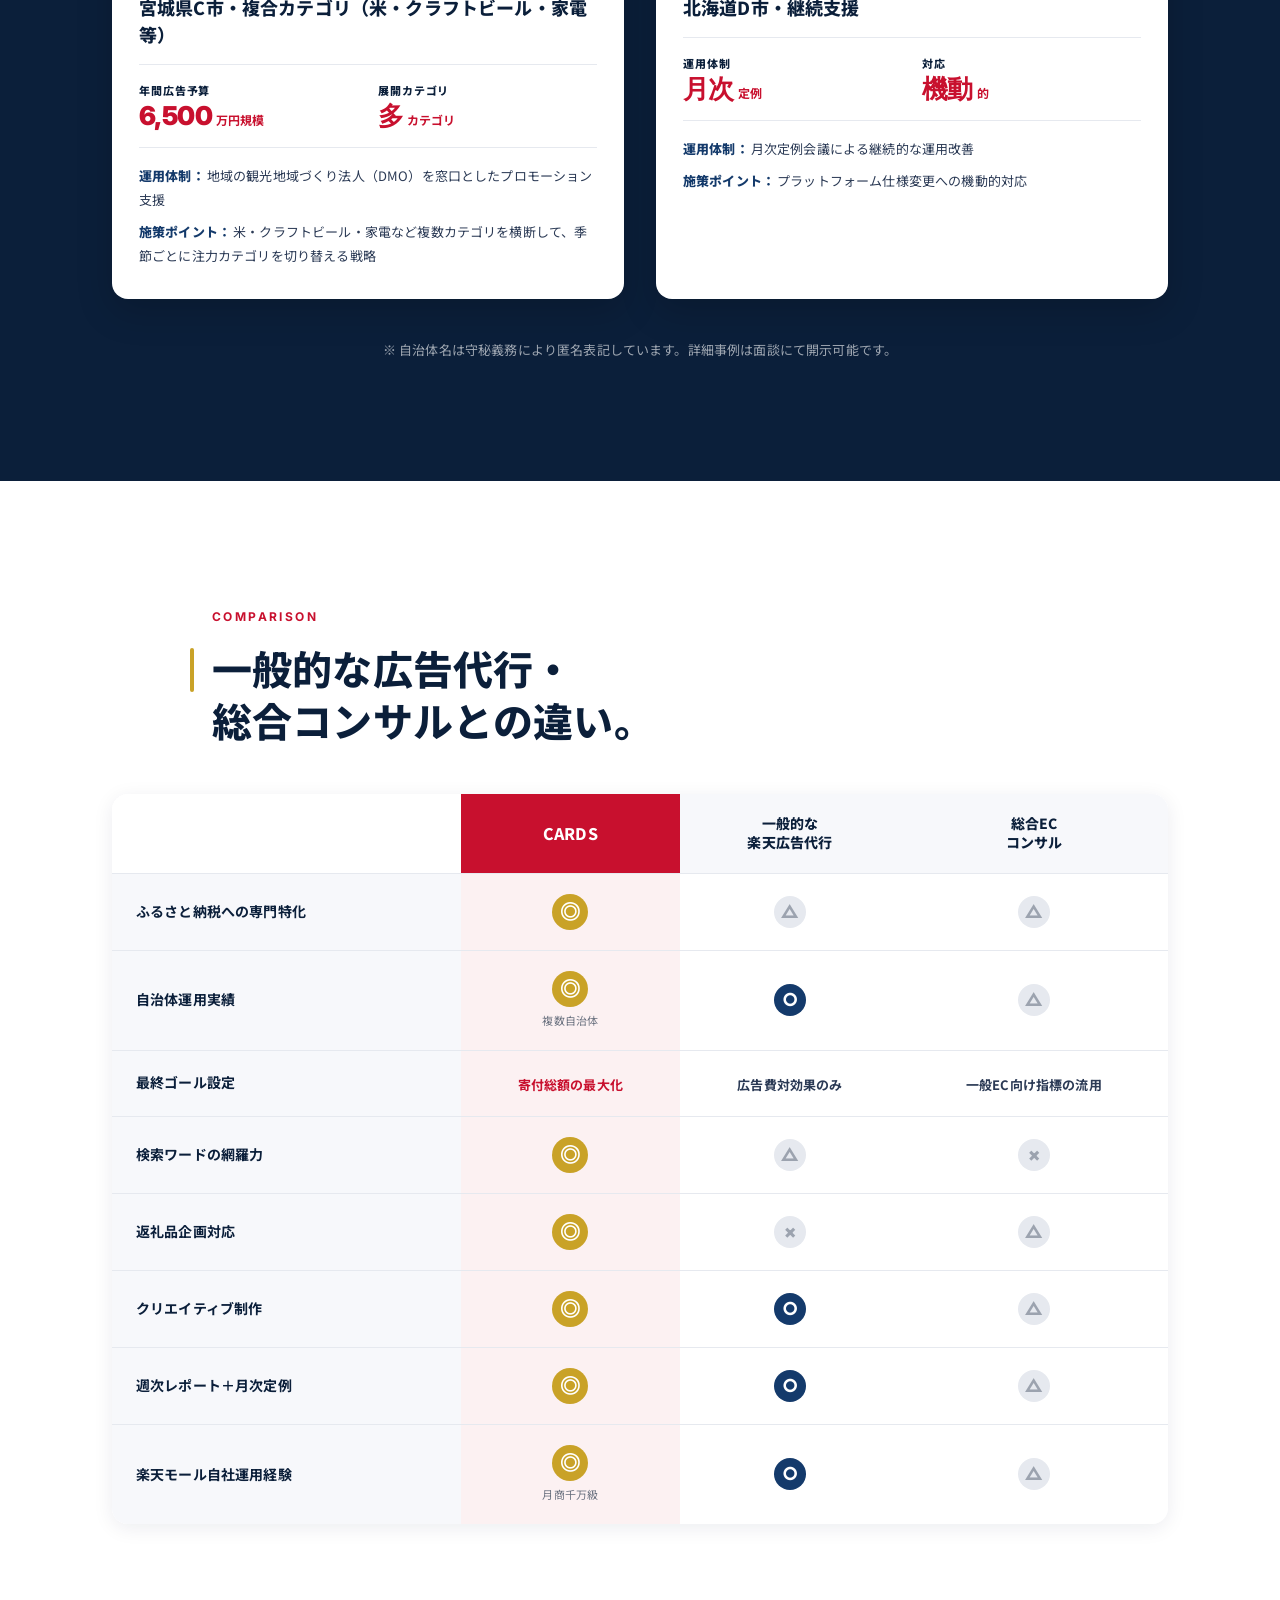
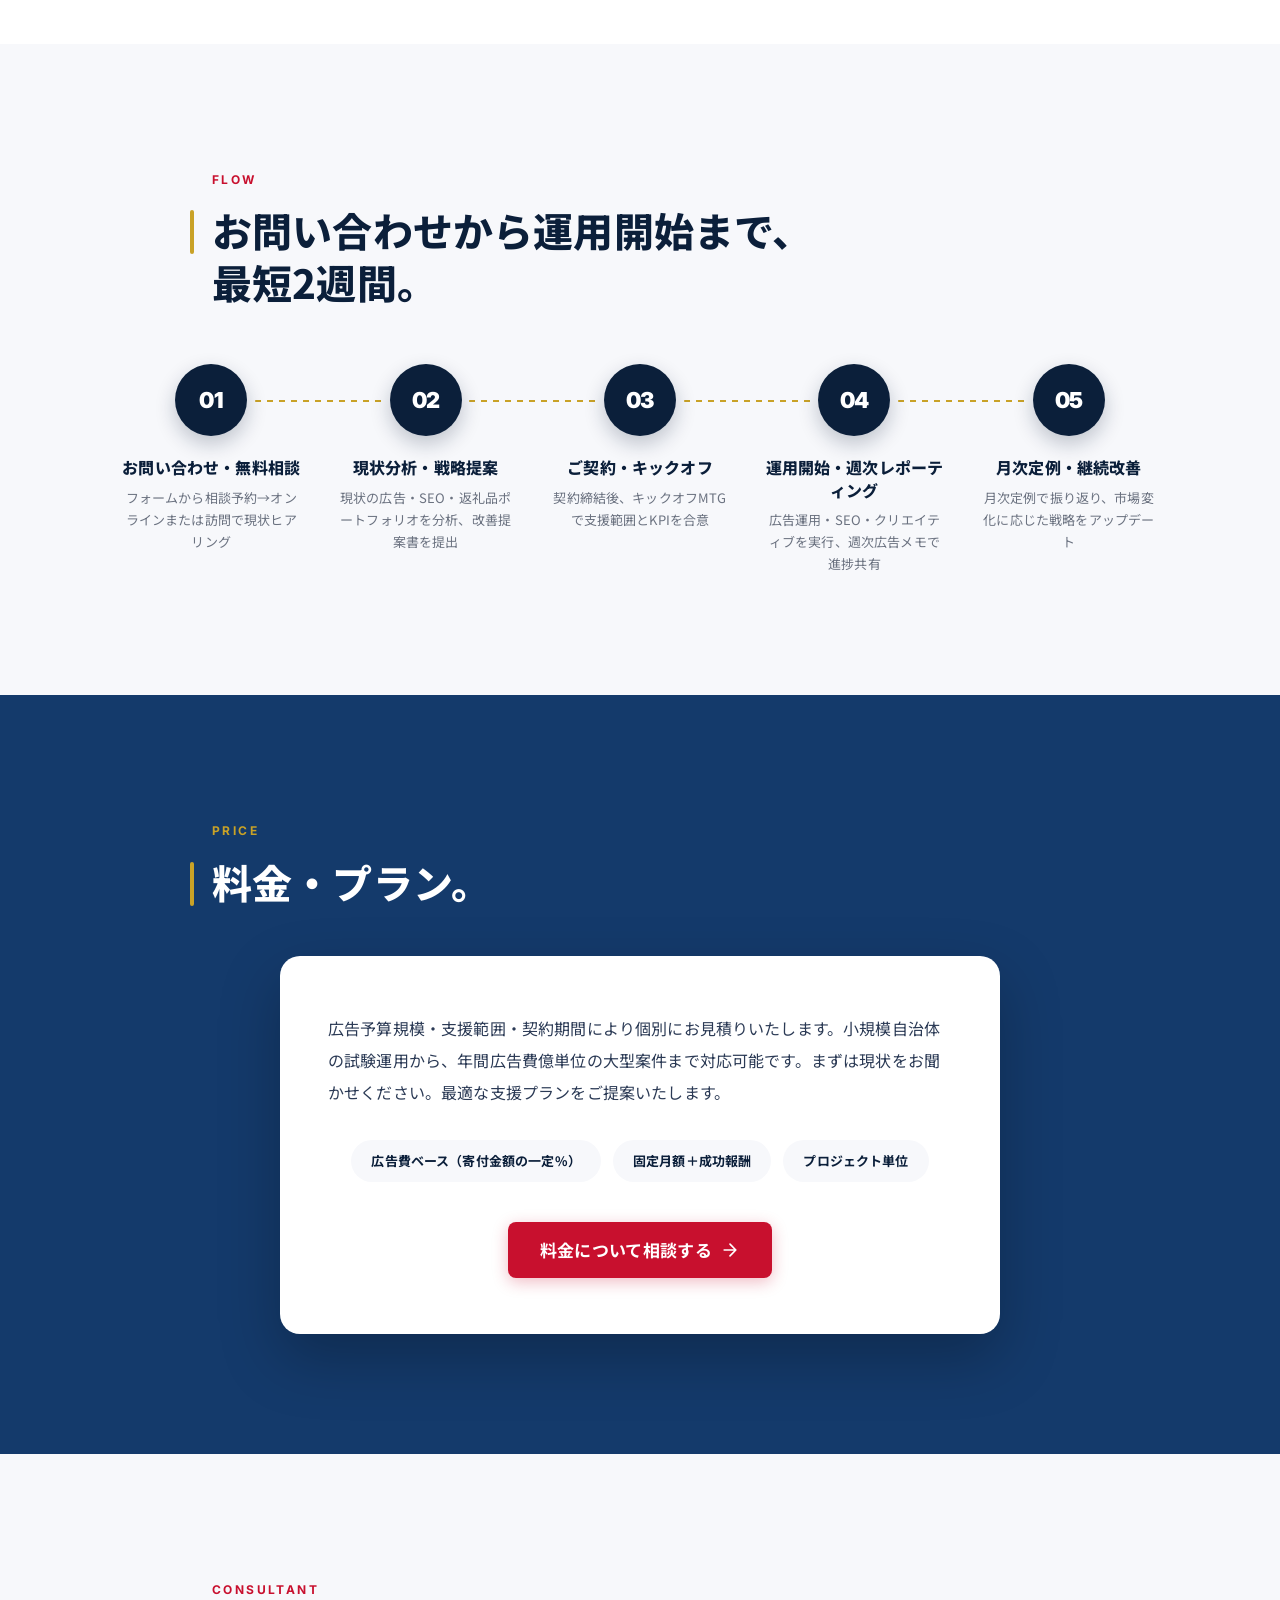
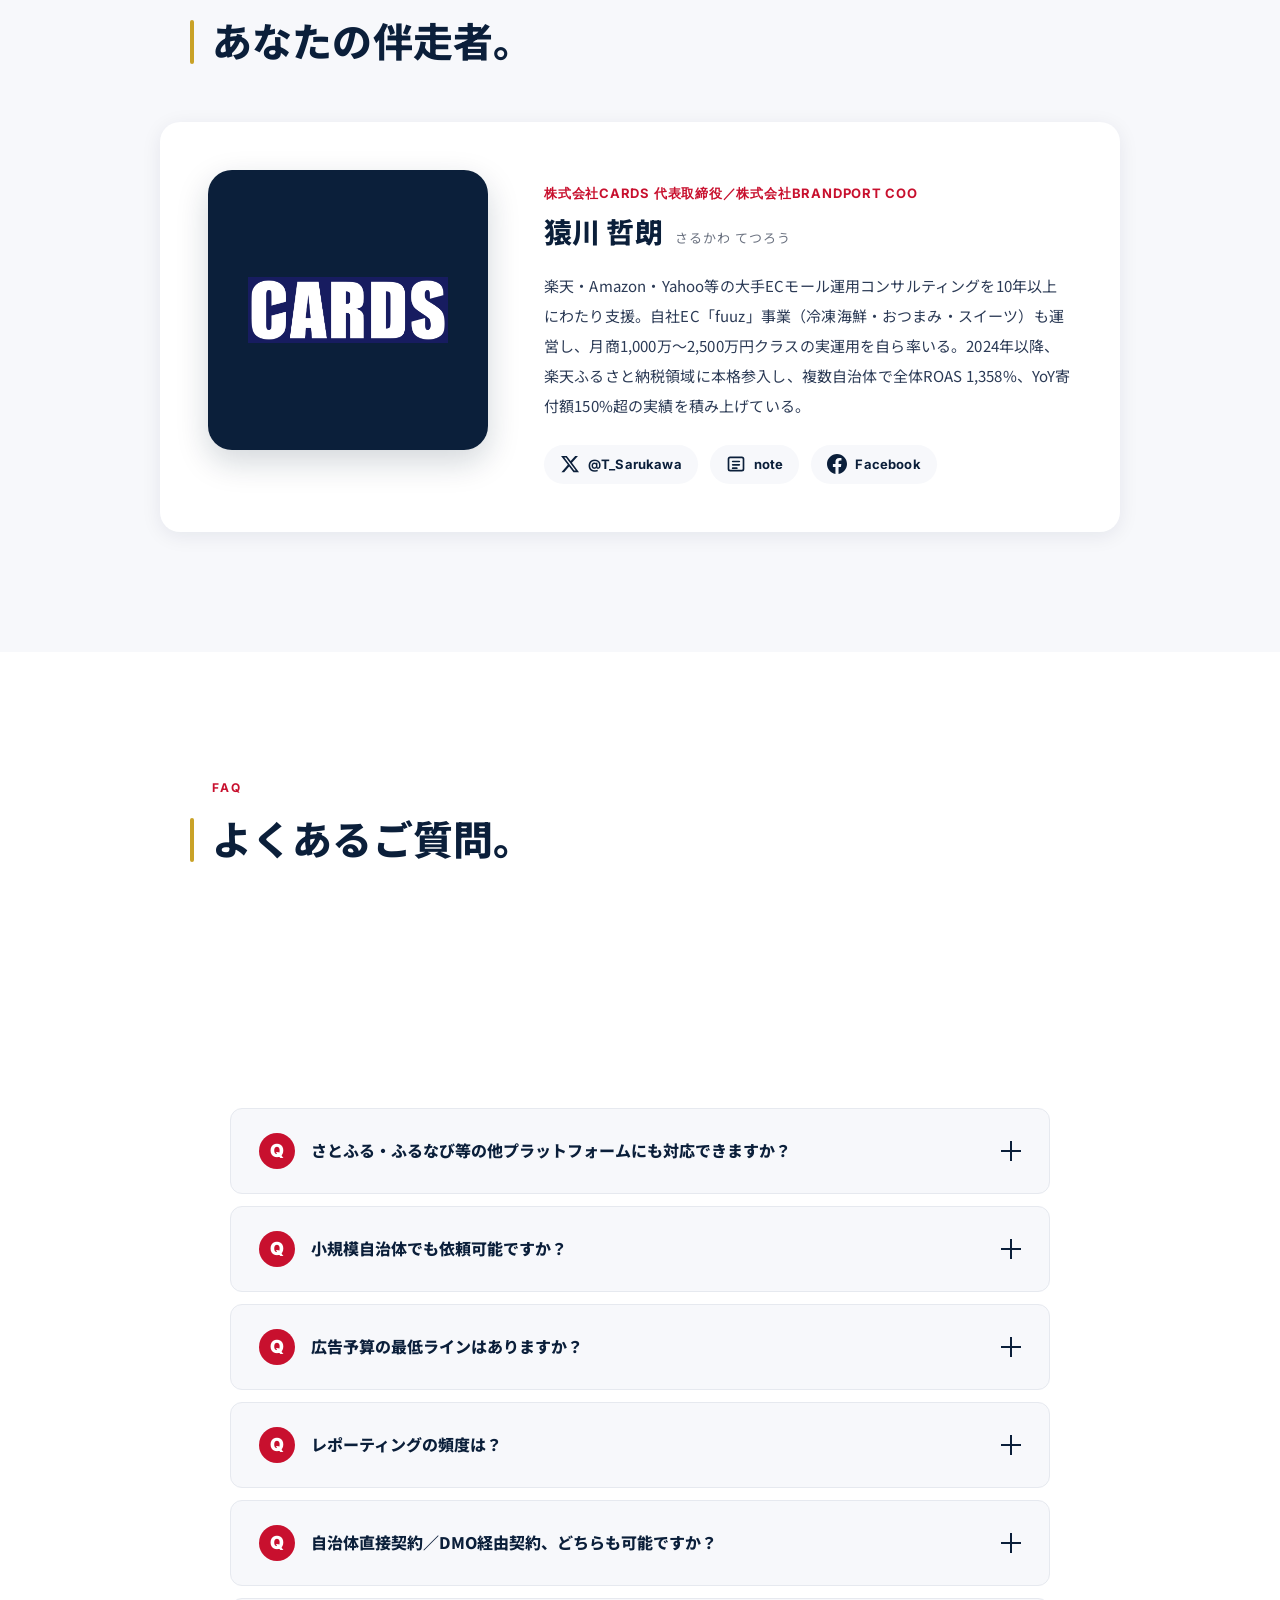
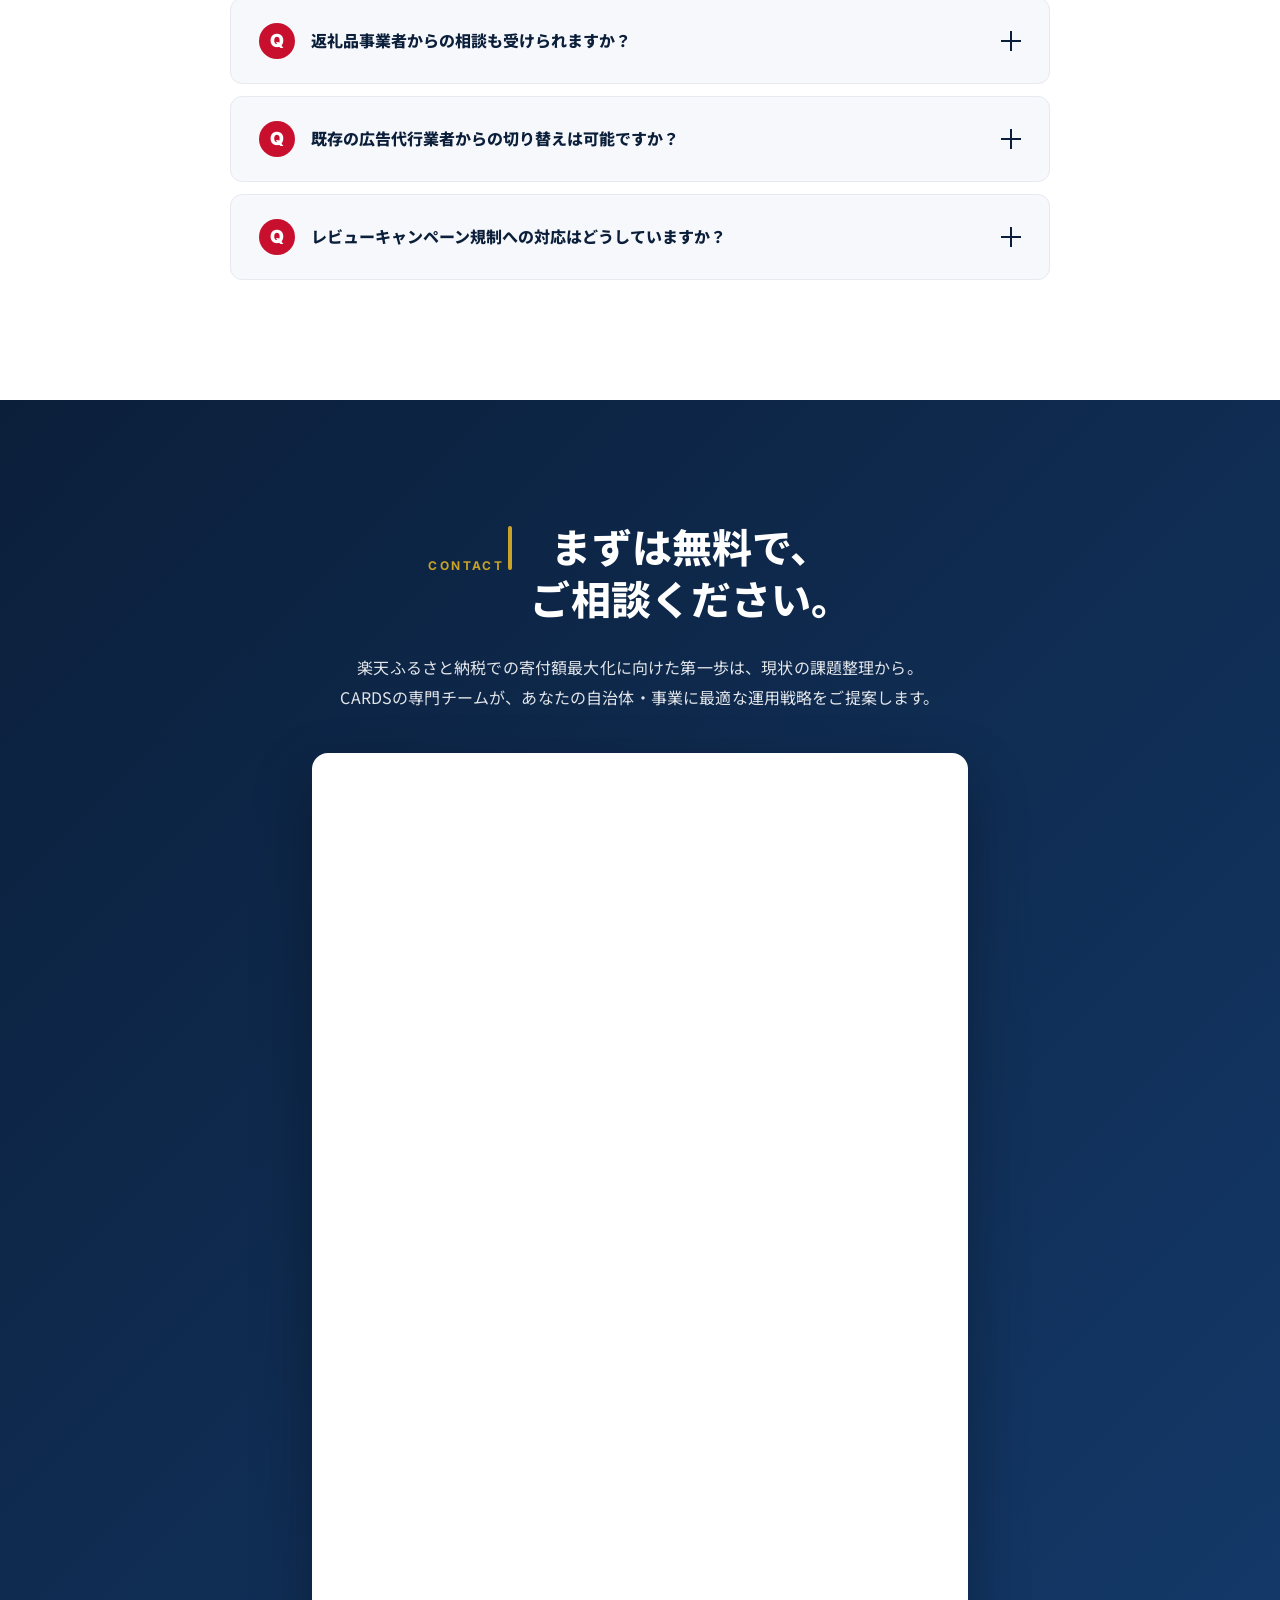
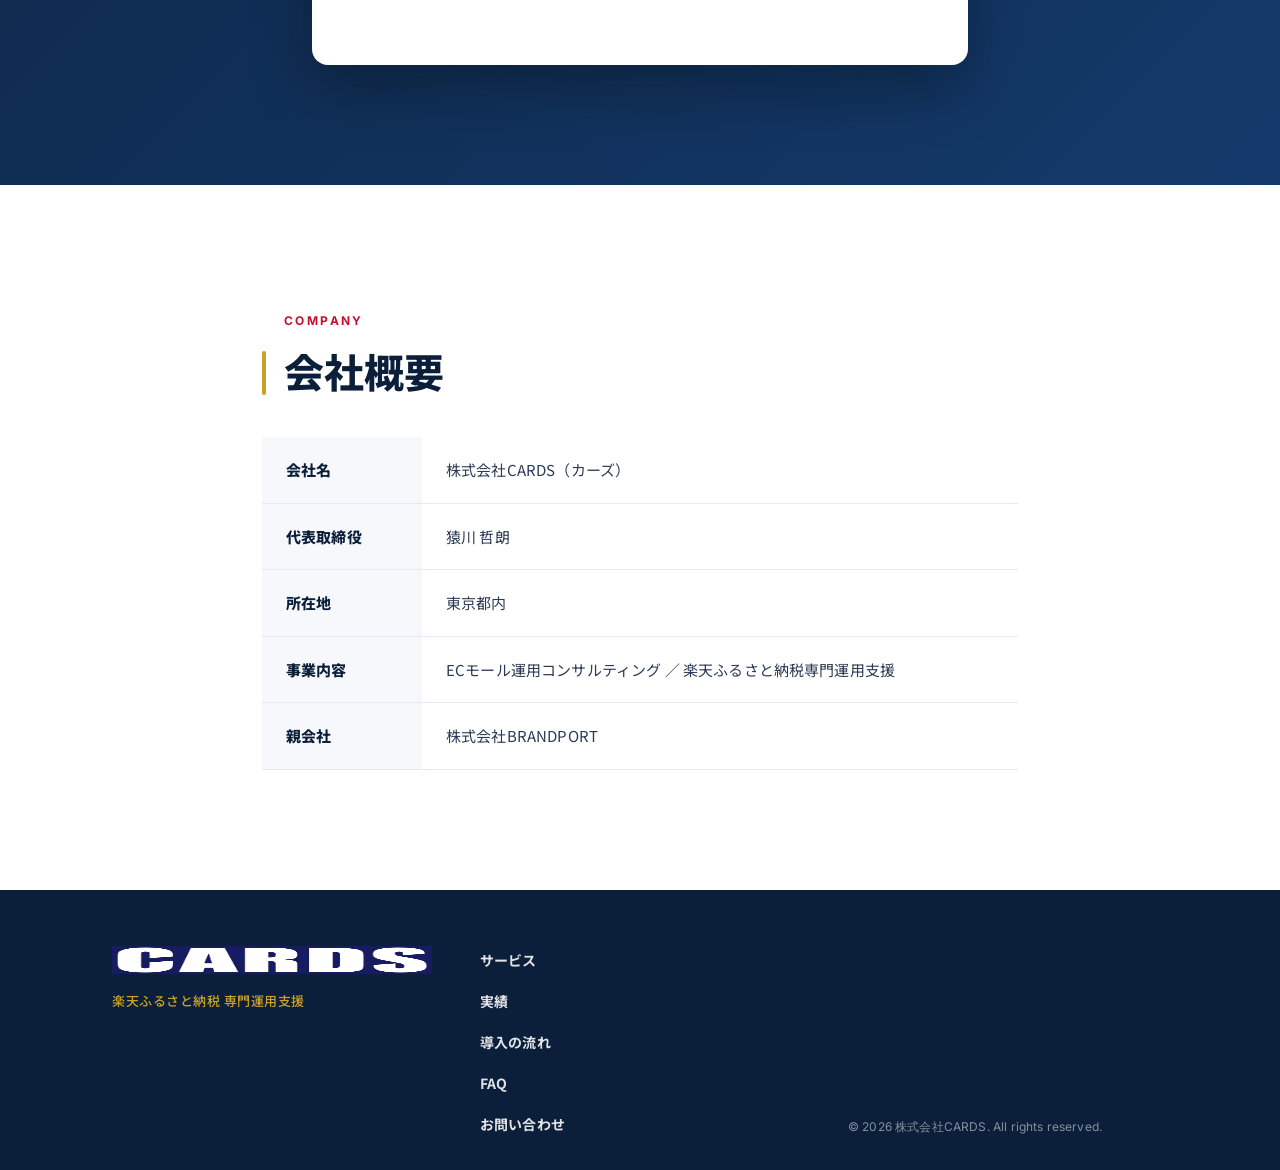
==== commit db7e5eb9: "assets: CARDSロゴ画像を導入（ヘッダー/フッター/コンサルタント） - assets/images/cards-logo-navy.jpg (紺文字・白背景) - assets/image" ====
--- a/index.html
+++ b/index.html
@@ -16,7 +16,7 @@
     <div class="header__container">
       <div class="header__logo">
         <a href="#top" class="header__logo-link">
-          <span class="header__logo-brand">CARDS</span>
+          <img src="assets/images/cards-logo-navy.jpg" alt="CARDS" class="header__logo-img">
           <span class="header__logo-service">楽天ふるさと納税 専門運用支援</span>
         </a>
       </div>
@@ -699,7 +699,7 @@
       </div>
       <div class="section-consultant__profile">
         <div class="section-consultant__photo">
-          <img src="https://images.unsplash.com/photo-1560250097-0b93528c311a?auto=format&fit=crop&w=480&q=80" alt="猿川 哲朗" class="section-consultant__img" loading="lazy">
+          <img src="assets/images/cards-logo-white.jpg" alt="株式会社CARDS" class="section-consultant__img" loading="lazy">
         </div>
         <div class="section-consultant__info">
           <p class="section-consultant__role">株式会社CARDS 代表取締役／株式会社BRANDPORT COO</p>
@@ -844,7 +844,7 @@
   <footer class="footer" aria-label="フッター">
     <div class="footer__container">
       <div class="footer__brand">
-        <span class="footer__brand-name">CARDS</span>
+        <img src="assets/images/cards-logo-white.jpg" alt="CARDS" class="footer__brand-img">
         <span class="footer__brand-tagline">楽天ふるさと納税 専門運用支援</span>
       </div>
       <ul class="footer__links">
--- a/css/style.css
+++ b/css/style.css
@@ -325,11 +325,16 @@
   font-size: 22px;
   letter-spacing: 0.02em;
 }
+.header__logo-img {
+  height: 28px;
+  width: auto;
+  display: block;
+}
 .header__logo-service {
   font-weight: var(--weight-bold);
   font-size: 12px;
   color: var(--color-graytext);
-  margin-top: 2px;
+  margin-top: 4px;
   letter-spacing: 0.04em;
 }
 
@@ -1375,15 +1380,21 @@
 .section-consultant__photo {
   width: 280px;
   height: 280px;
-  border-radius: 50%;
+  border-radius: 24px;
   overflow: hidden;
-  box-shadow: 0 12px 32px rgba(11,31,58,0.15);
+  box-shadow: 0 12px 32px rgba(11,31,58,0.18);
   flex-shrink: 0;
+  background: var(--color-navy);
+  display: flex;
+  align-items: center;
+  justify-content: center;
+  padding: 32px 24px;
 }
 .section-consultant__img {
   width: 100%;
-  height: 100%;
-  object-fit: cover;
+  height: auto;
+  max-width: 200px;
+  object-fit: contain;
 }
 .section-consultant__info {
   padding-top: 12px;
@@ -1669,6 +1680,12 @@
   color: var(--color-white);
   font-weight: var(--weight-black);
   letter-spacing: 0.02em;
+}
+.footer__brand-img {
+  height: 28px;
+  width: auto;
+  display: block;
+  margin-bottom: 8px;
 }
 .footer__brand-tagline {
   color: var(--color-gold);
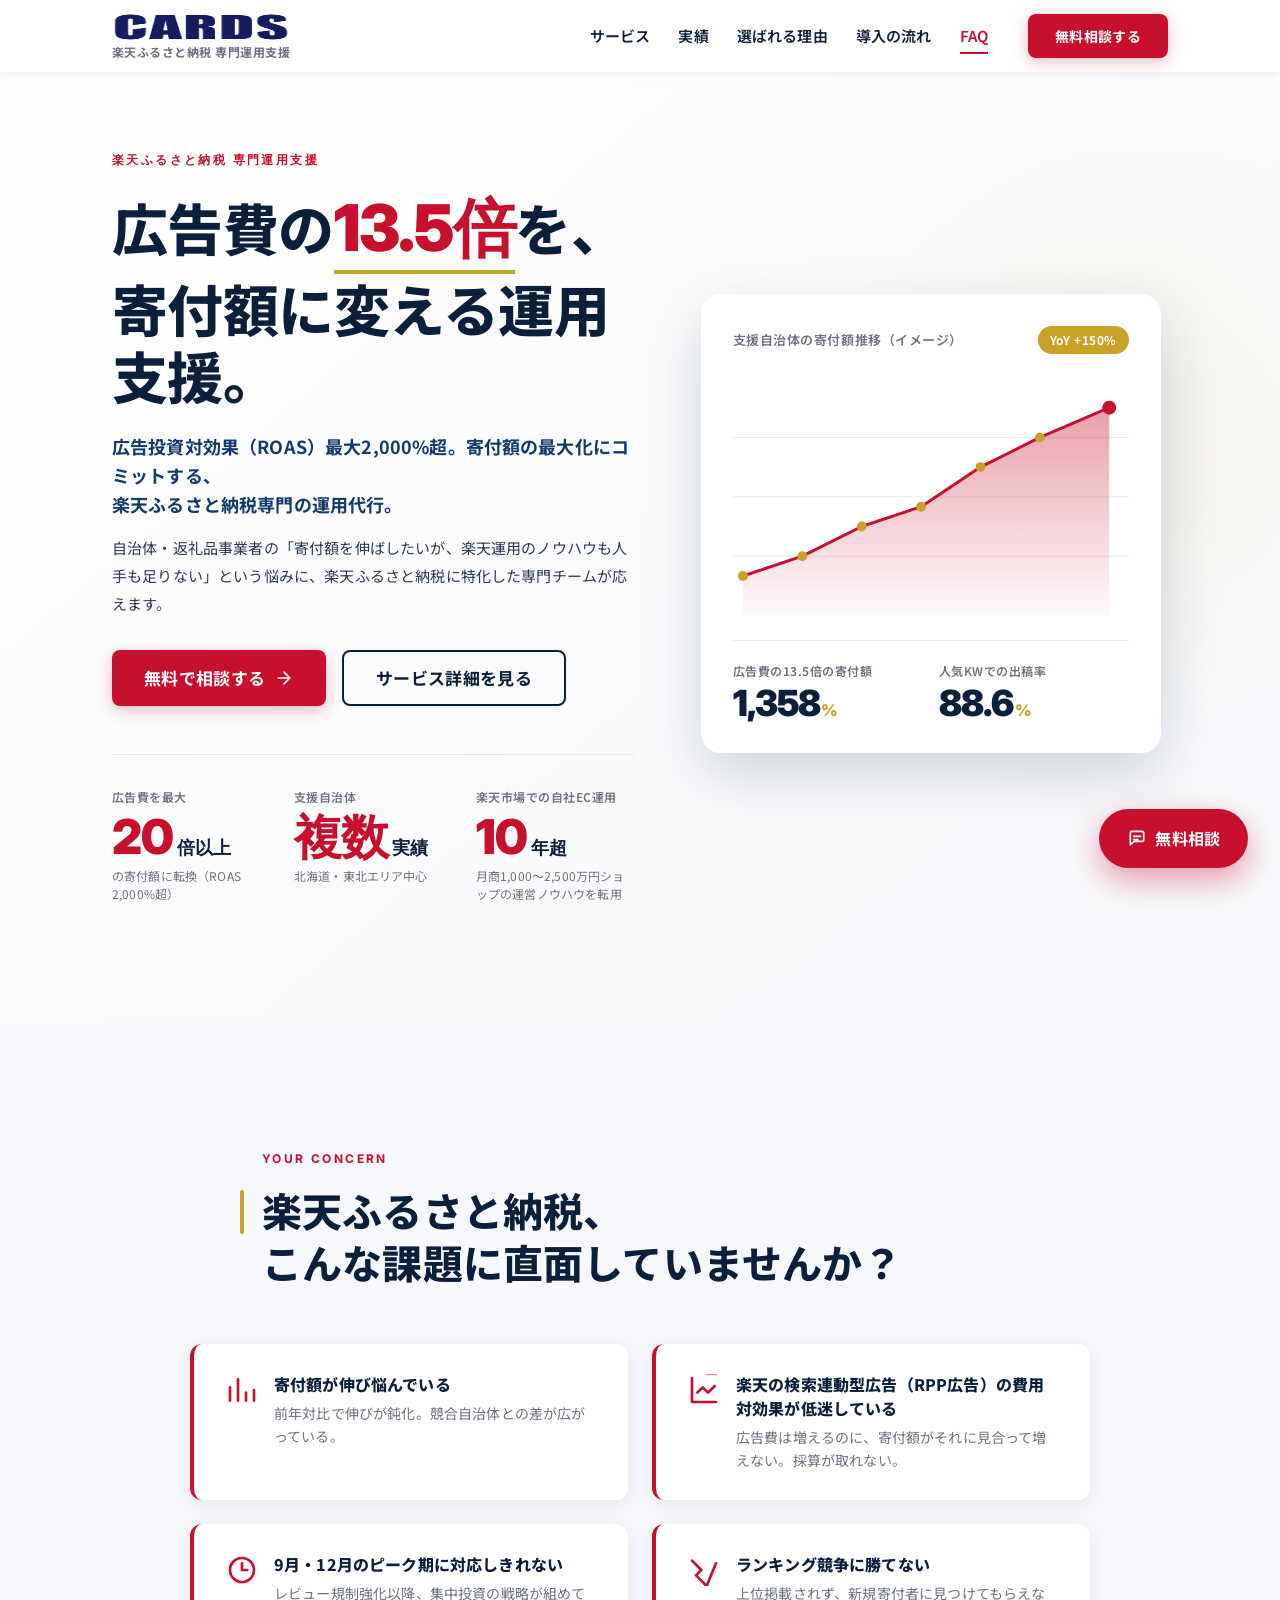
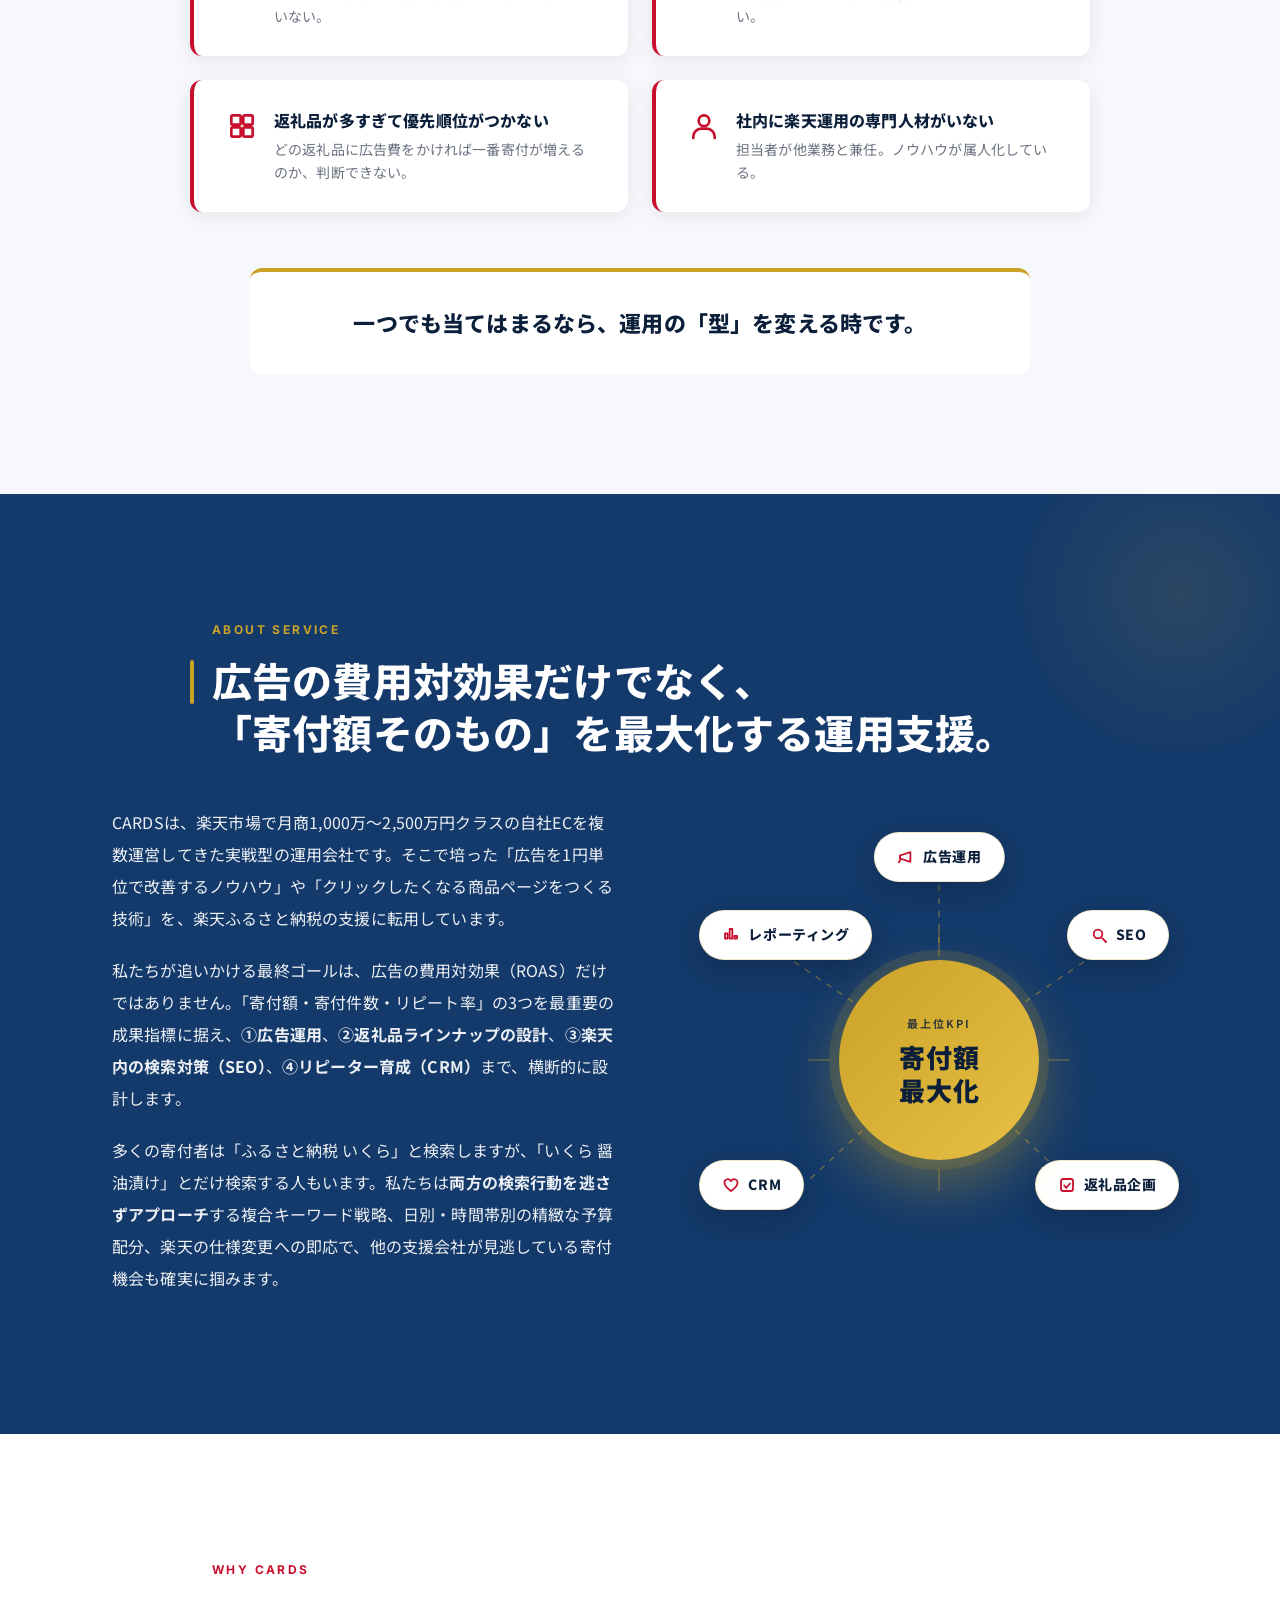
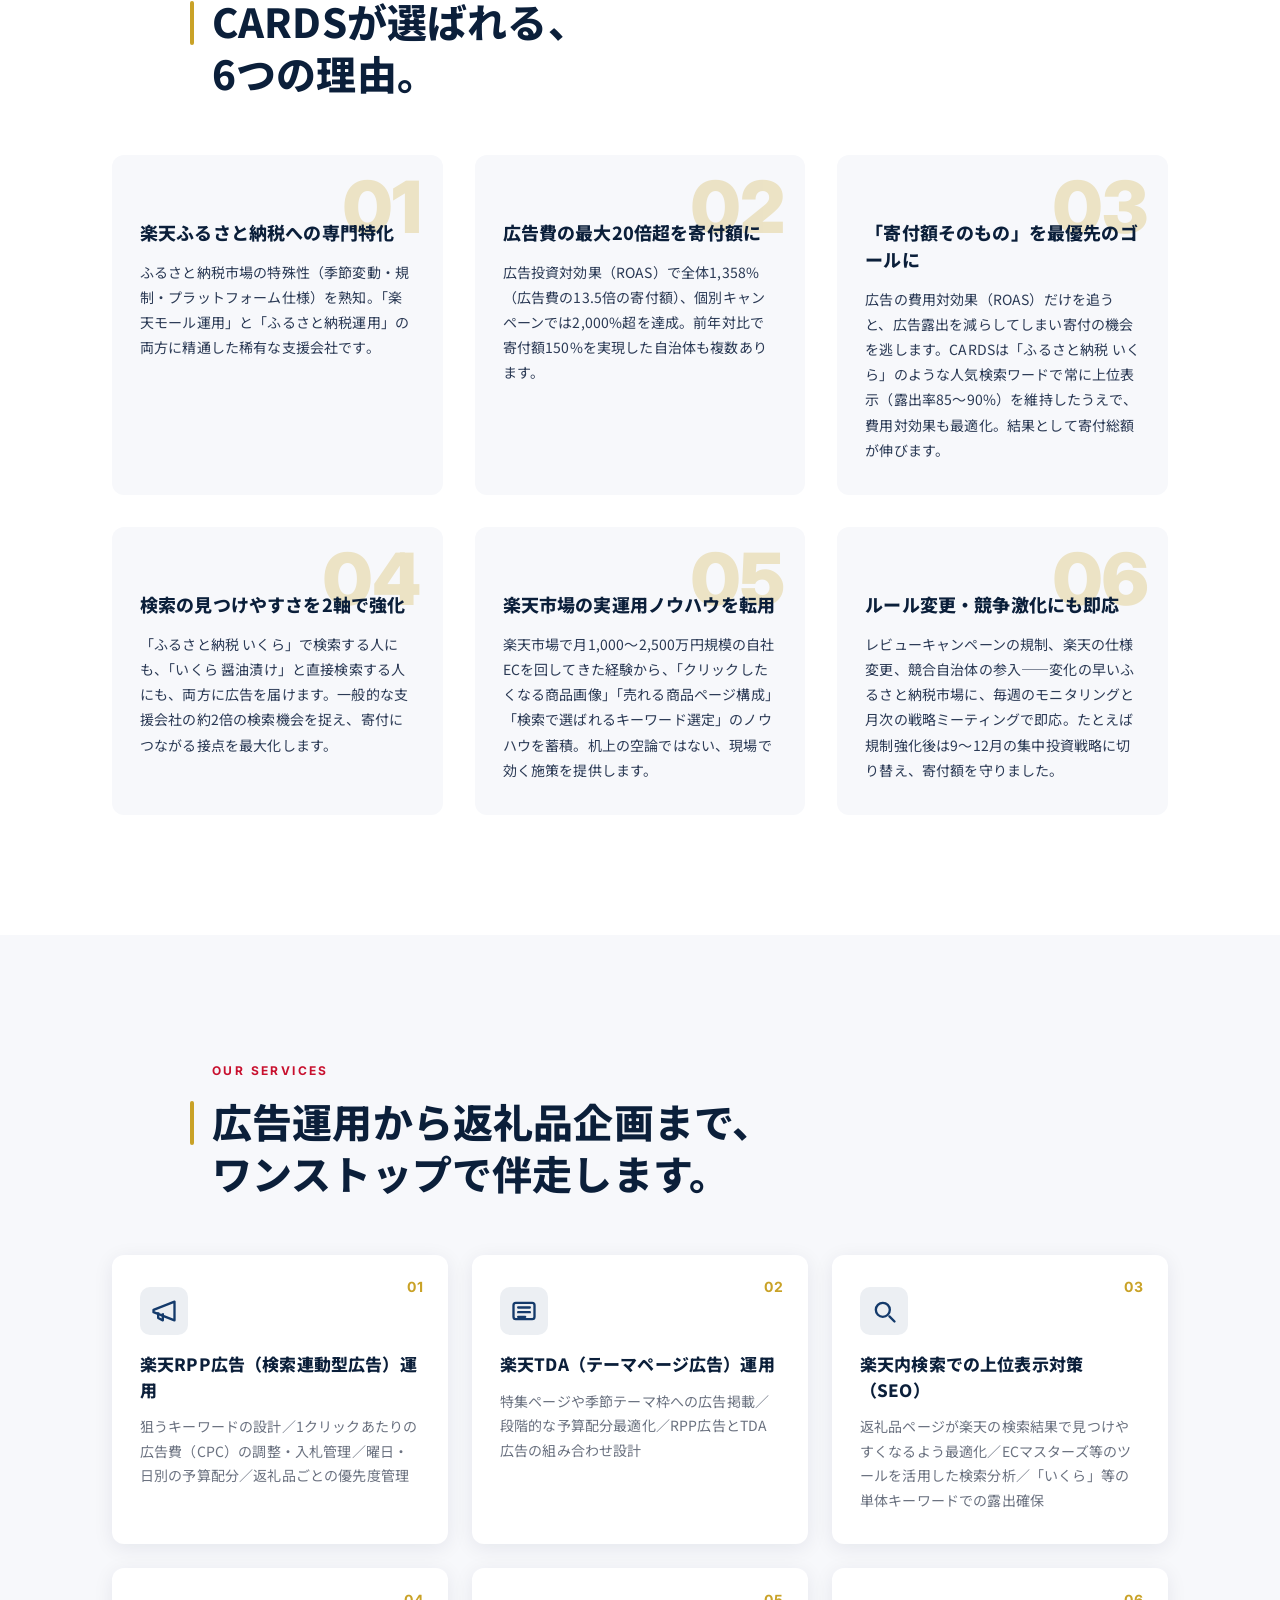
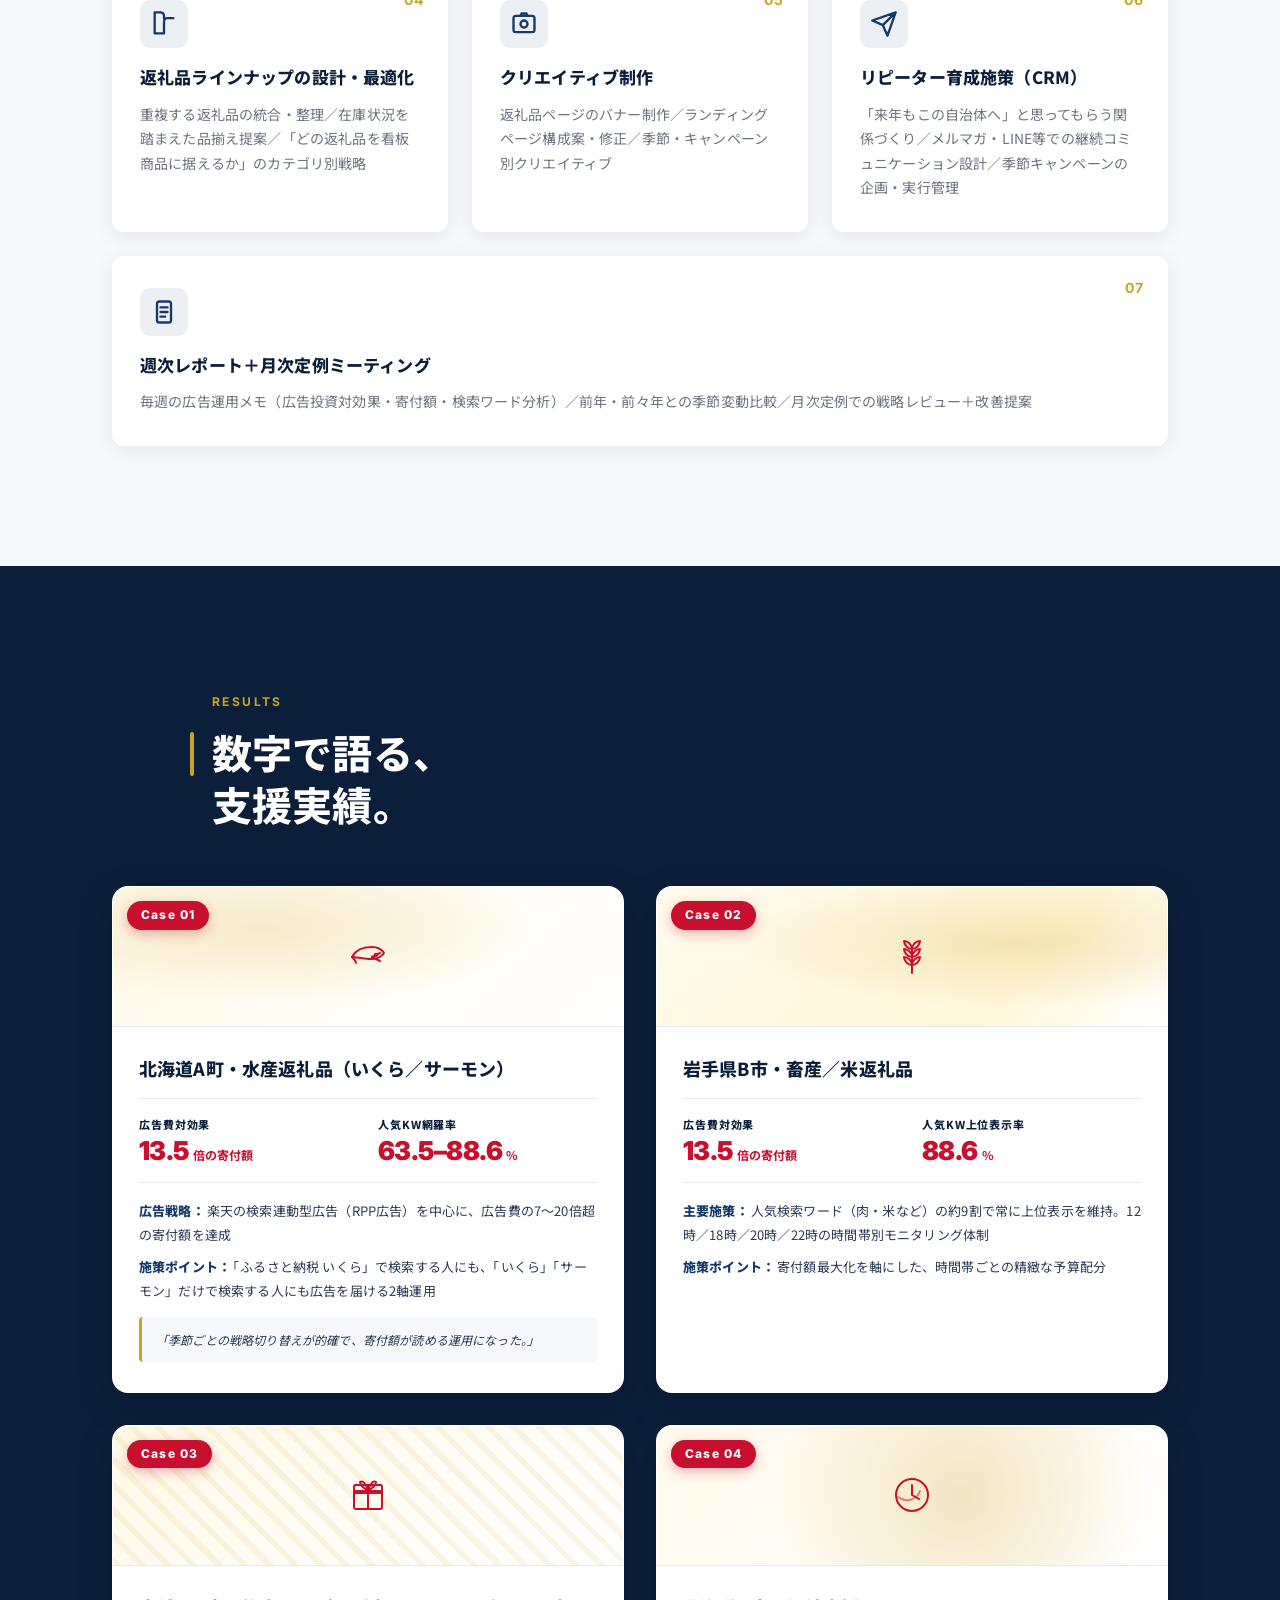
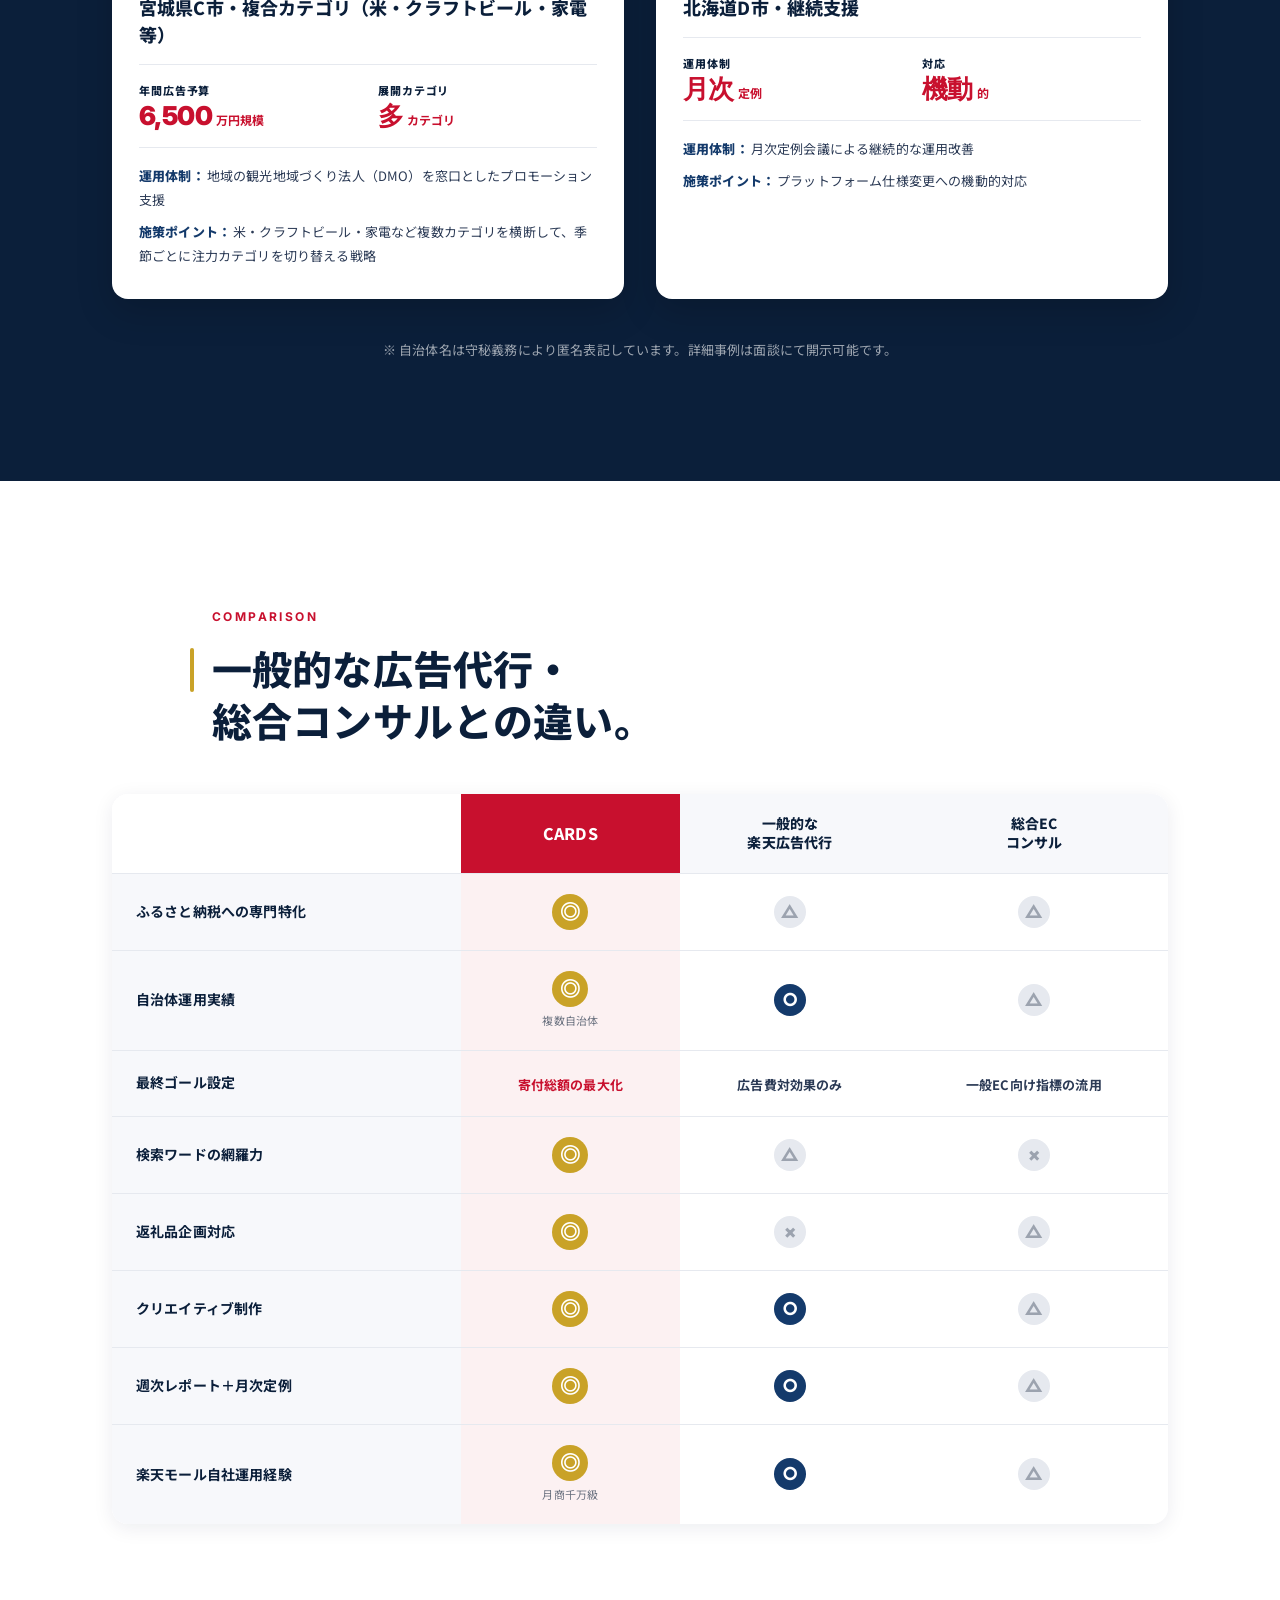
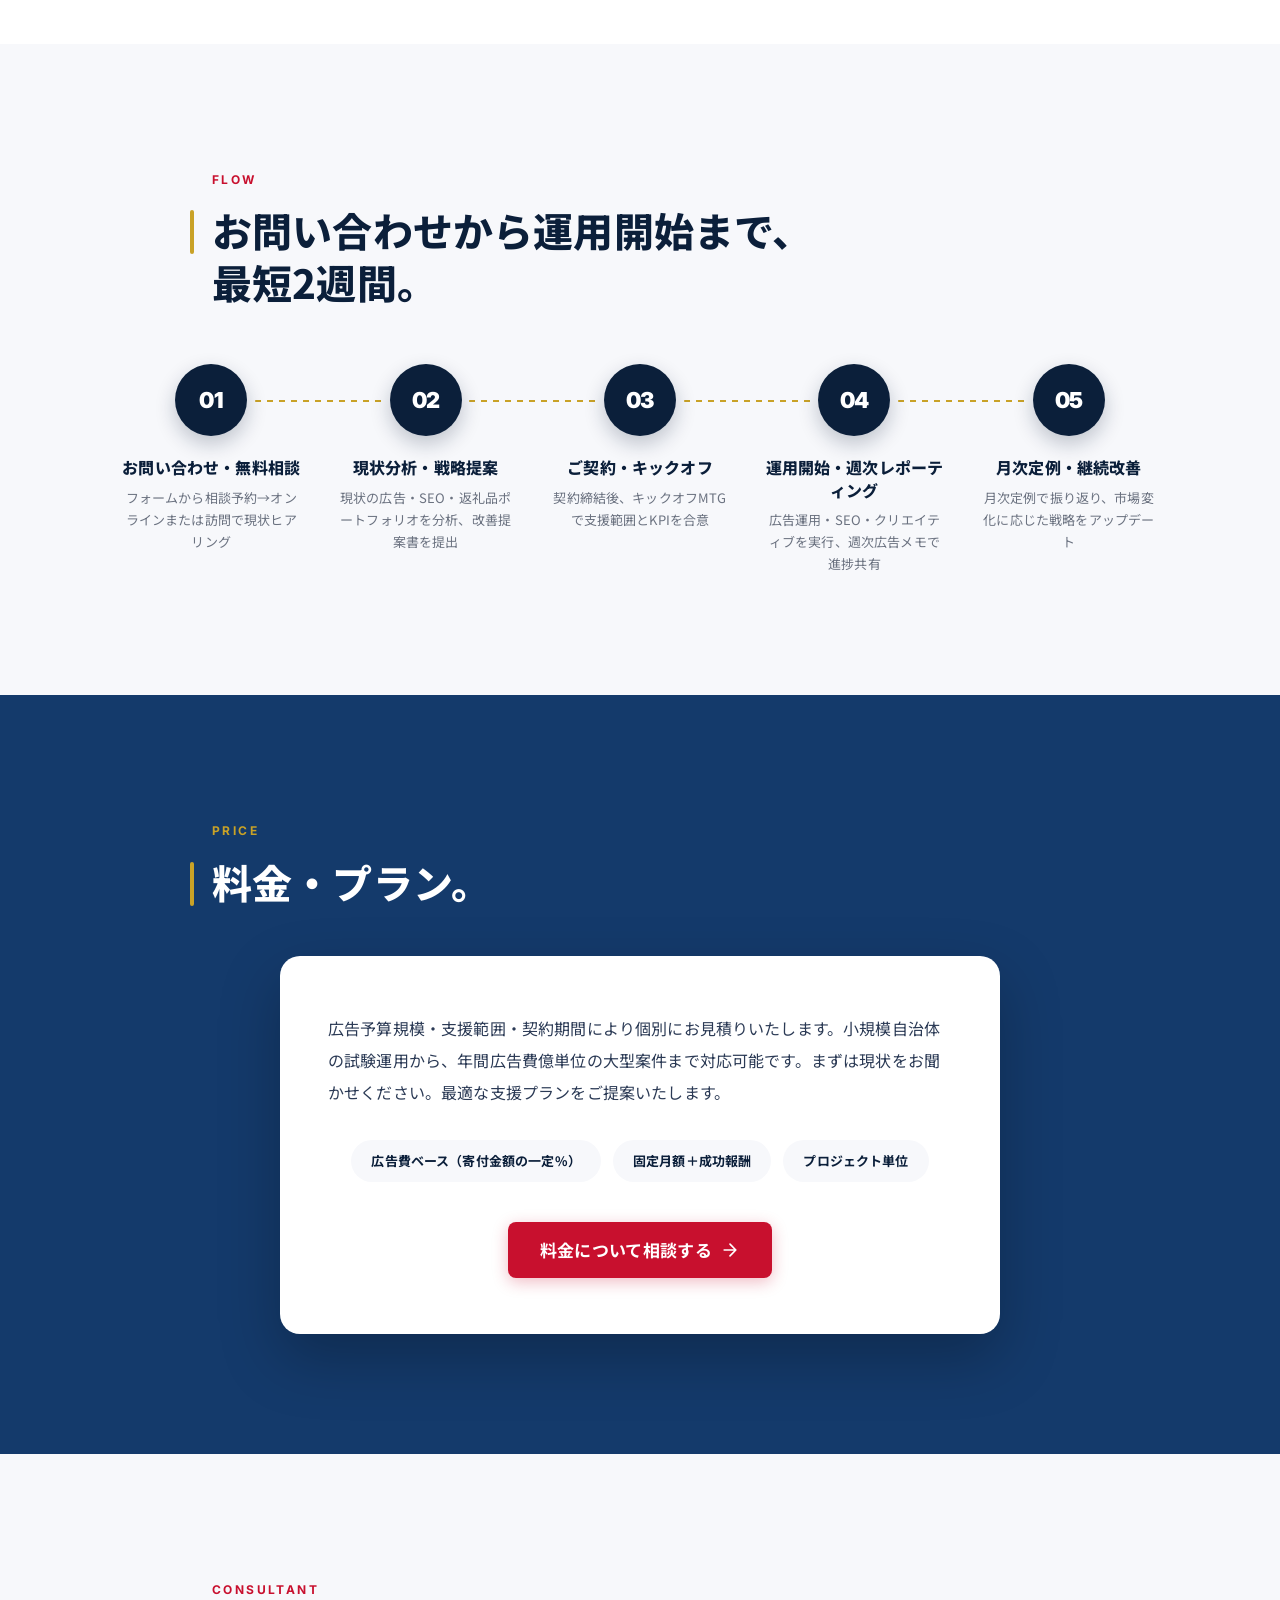
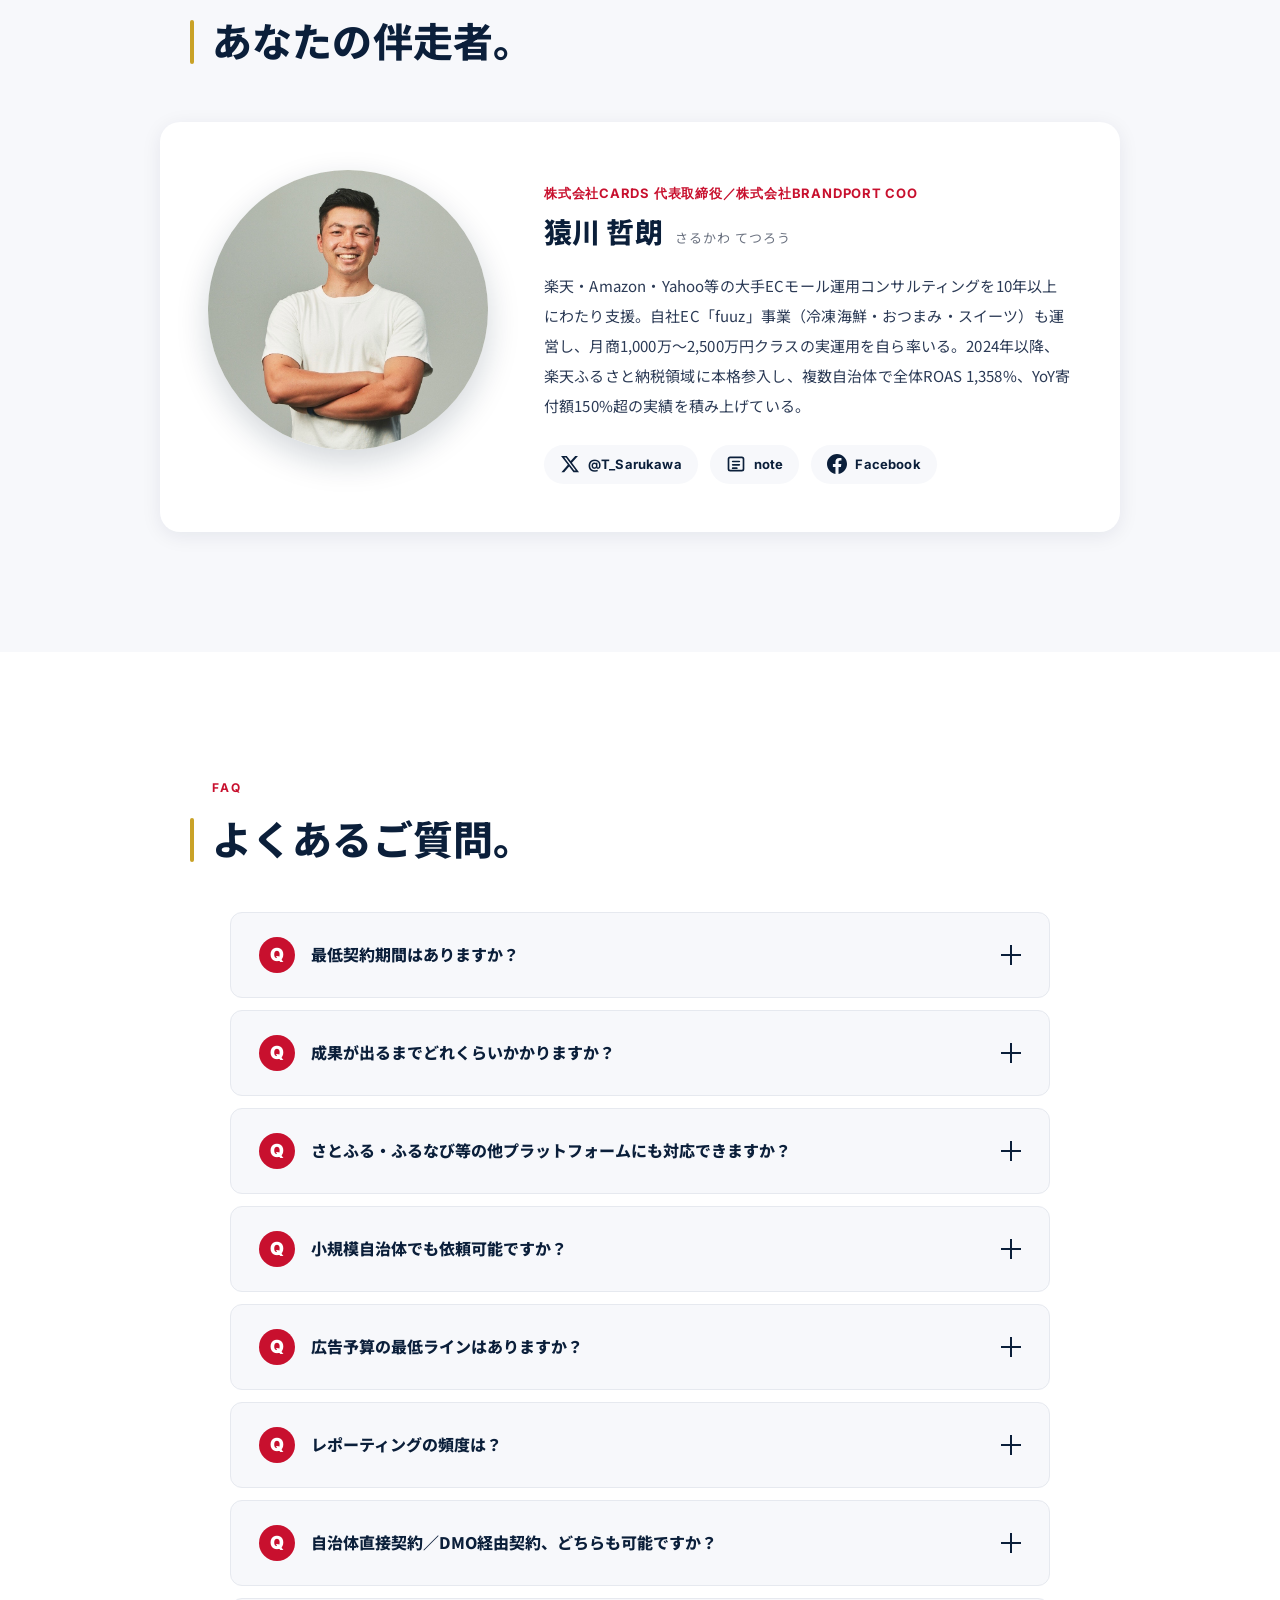
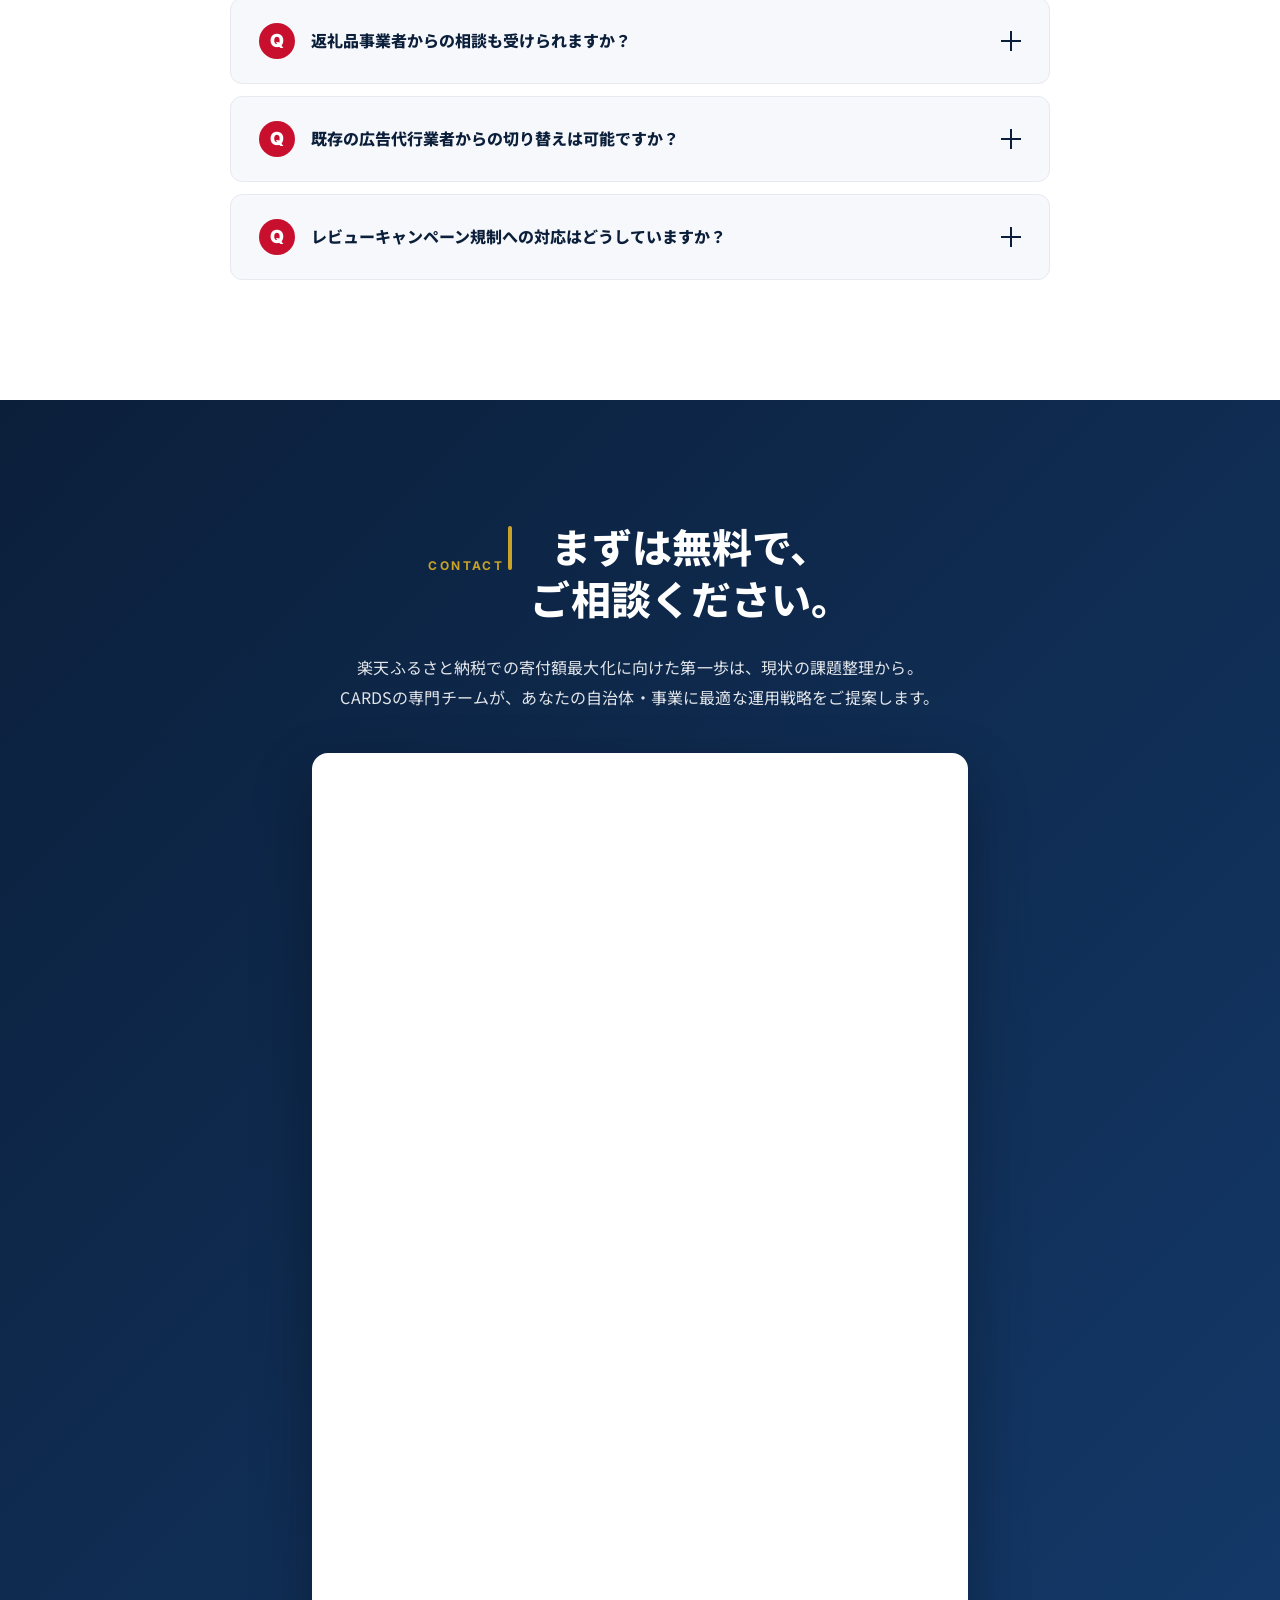
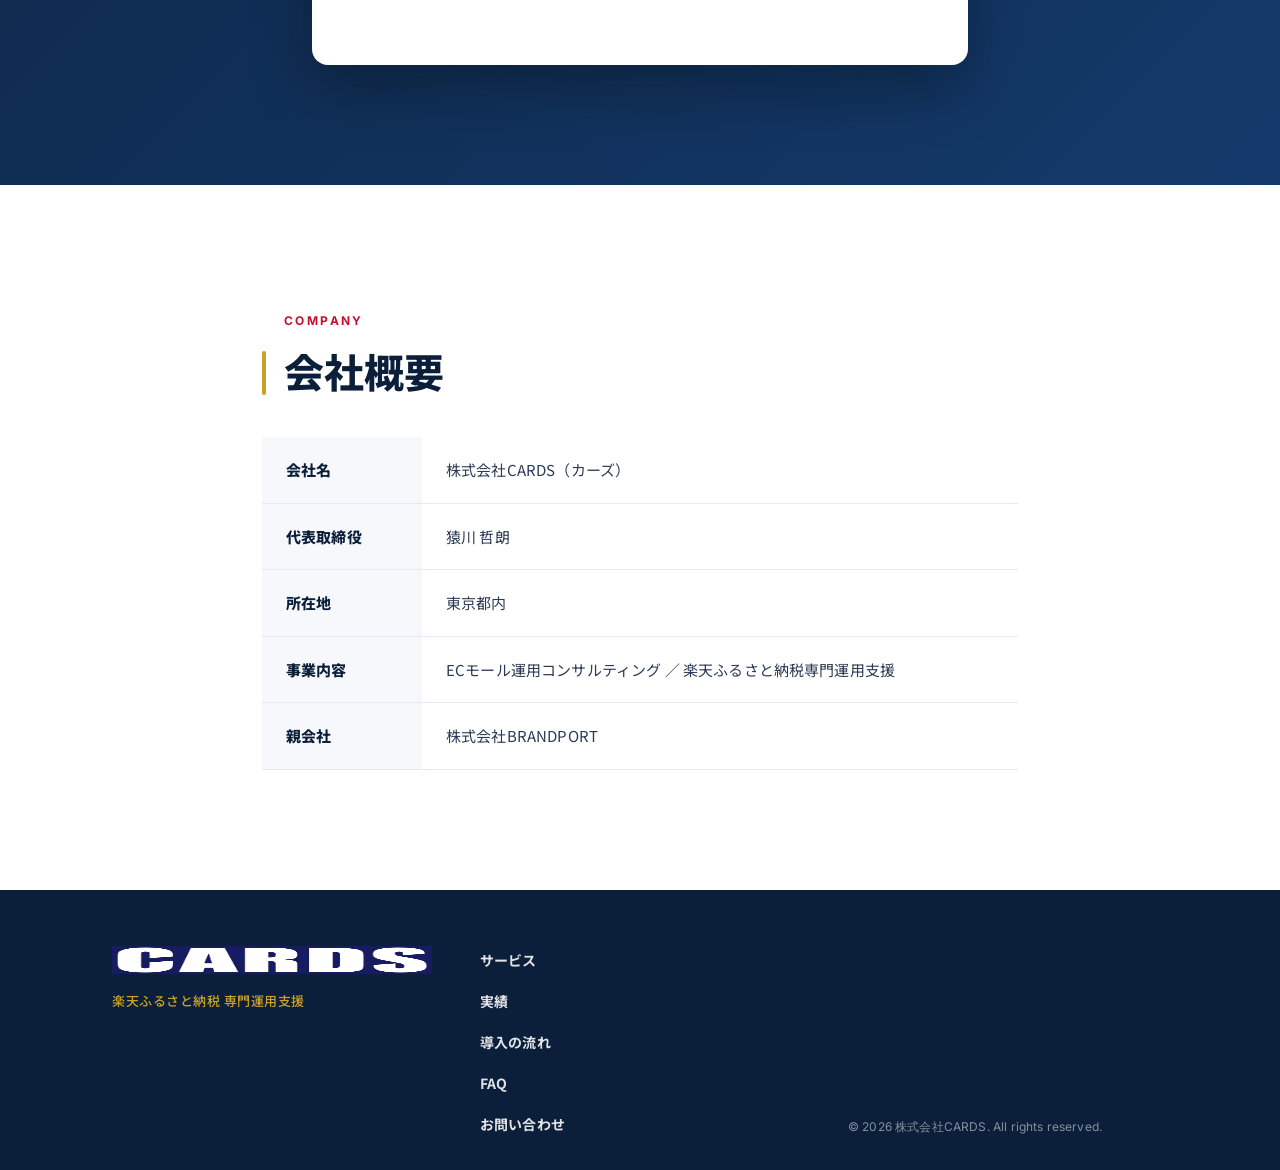
==== commit ad8d2efa: "feat(consultant): 猿川哲朗の顔写真を導入 コンサルタント紹介エリアを暫定CARDSロゴから顔写真に差し替え。 円形フレーム(280x280, border-radius 50%)に戻" ====
--- a/index.html
+++ b/index.html
@@ -699,7 +699,7 @@
       </div>
       <div class="section-consultant__profile">
         <div class="section-consultant__photo">
-          <img src="assets/images/cards-logo-white.jpg" alt="株式会社CARDS" class="section-consultant__img" loading="lazy">
+          <img src="assets/images/sarukawa-tetsuro.jpg" alt="猿川 哲朗" class="section-consultant__img" loading="lazy">
         </div>
         <div class="section-consultant__info">
           <p class="section-consultant__role">株式会社CARDS 代表取締役／株式会社BRANDPORT COO</p>
--- a/css/style.css
+++ b/css/style.css
@@ -1380,21 +1380,16 @@
 .section-consultant__photo {
   width: 280px;
   height: 280px;
-  border-radius: 24px;
+  border-radius: 50%;
   overflow: hidden;
   box-shadow: 0 12px 32px rgba(11,31,58,0.18);
   flex-shrink: 0;
-  background: var(--color-navy);
-  display: flex;
-  align-items: center;
-  justify-content: center;
-  padding: 32px 24px;
 }
 .section-consultant__img {
   width: 100%;
-  height: auto;
-  max-width: 200px;
-  object-fit: contain;
+  height: 100%;
+  object-fit: cover;
+  object-position: center top;
 }
 .section-consultant__info {
   padding-top: 12px;
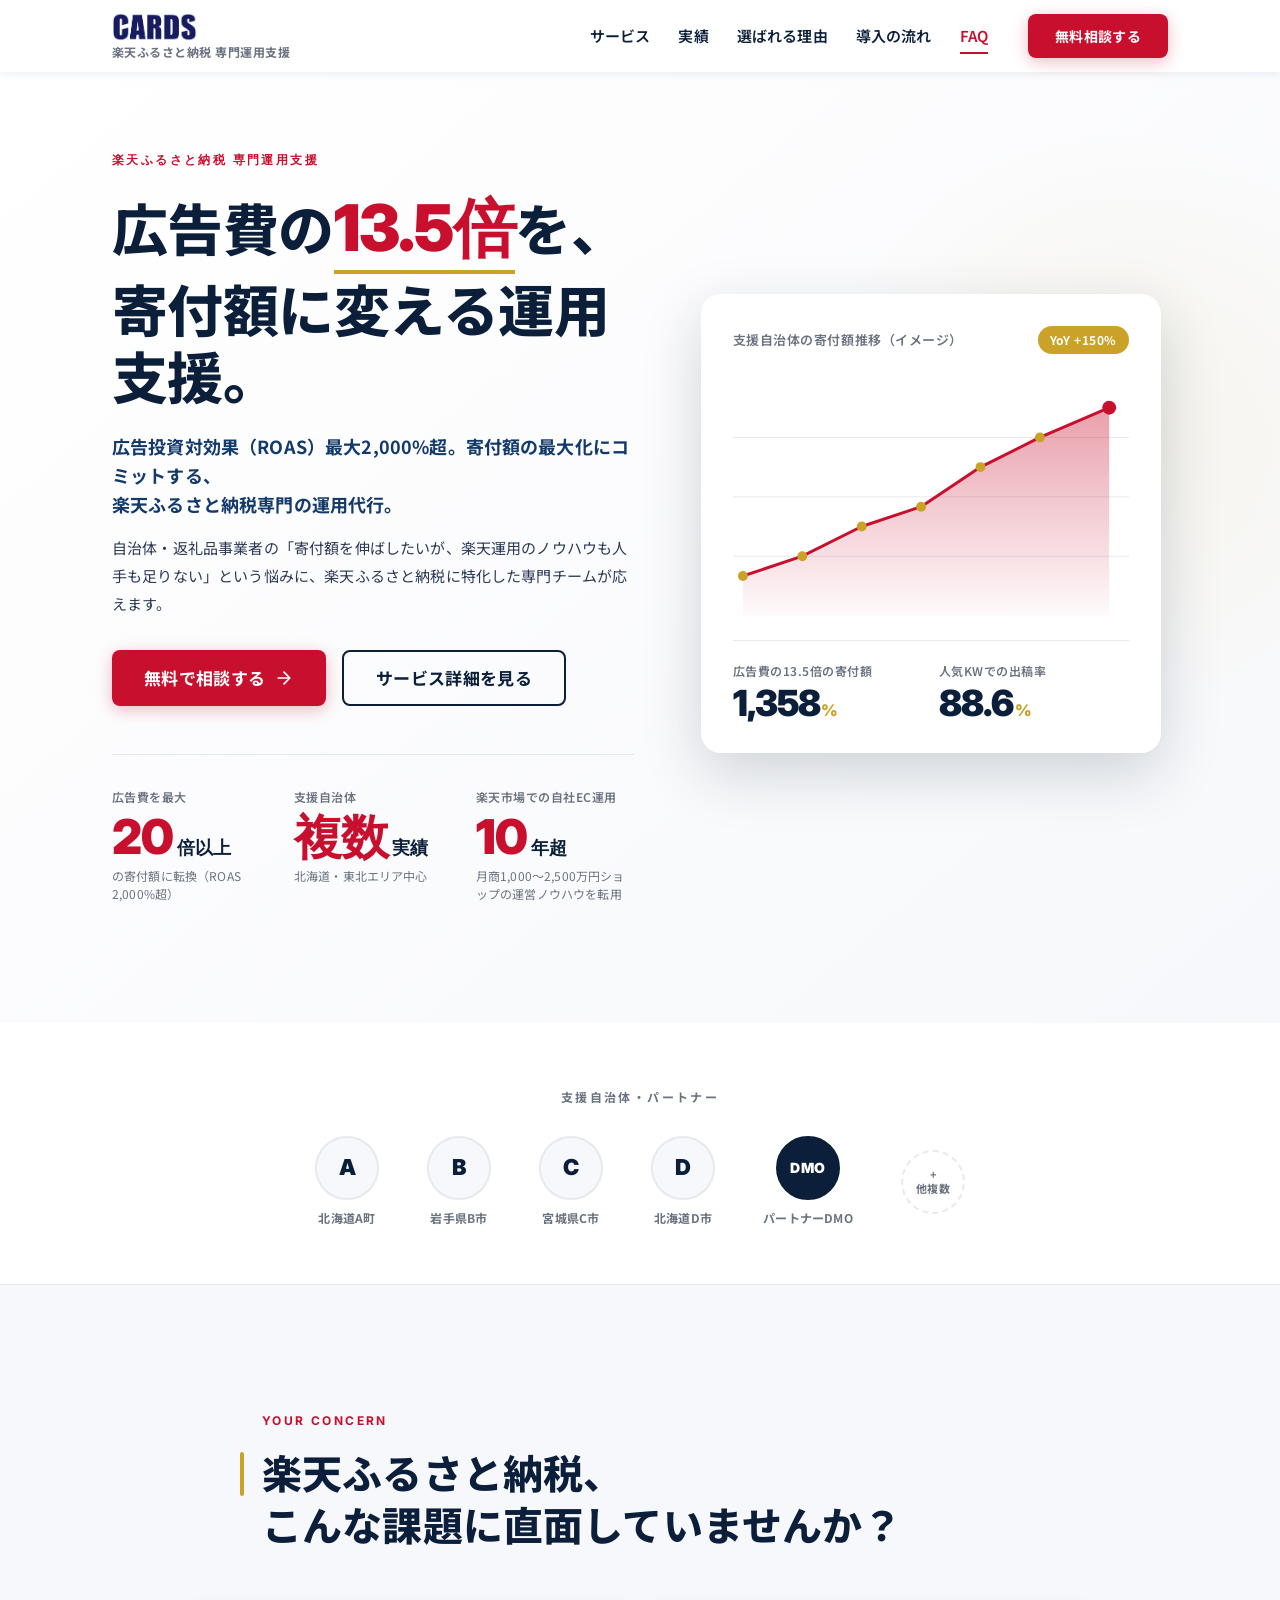
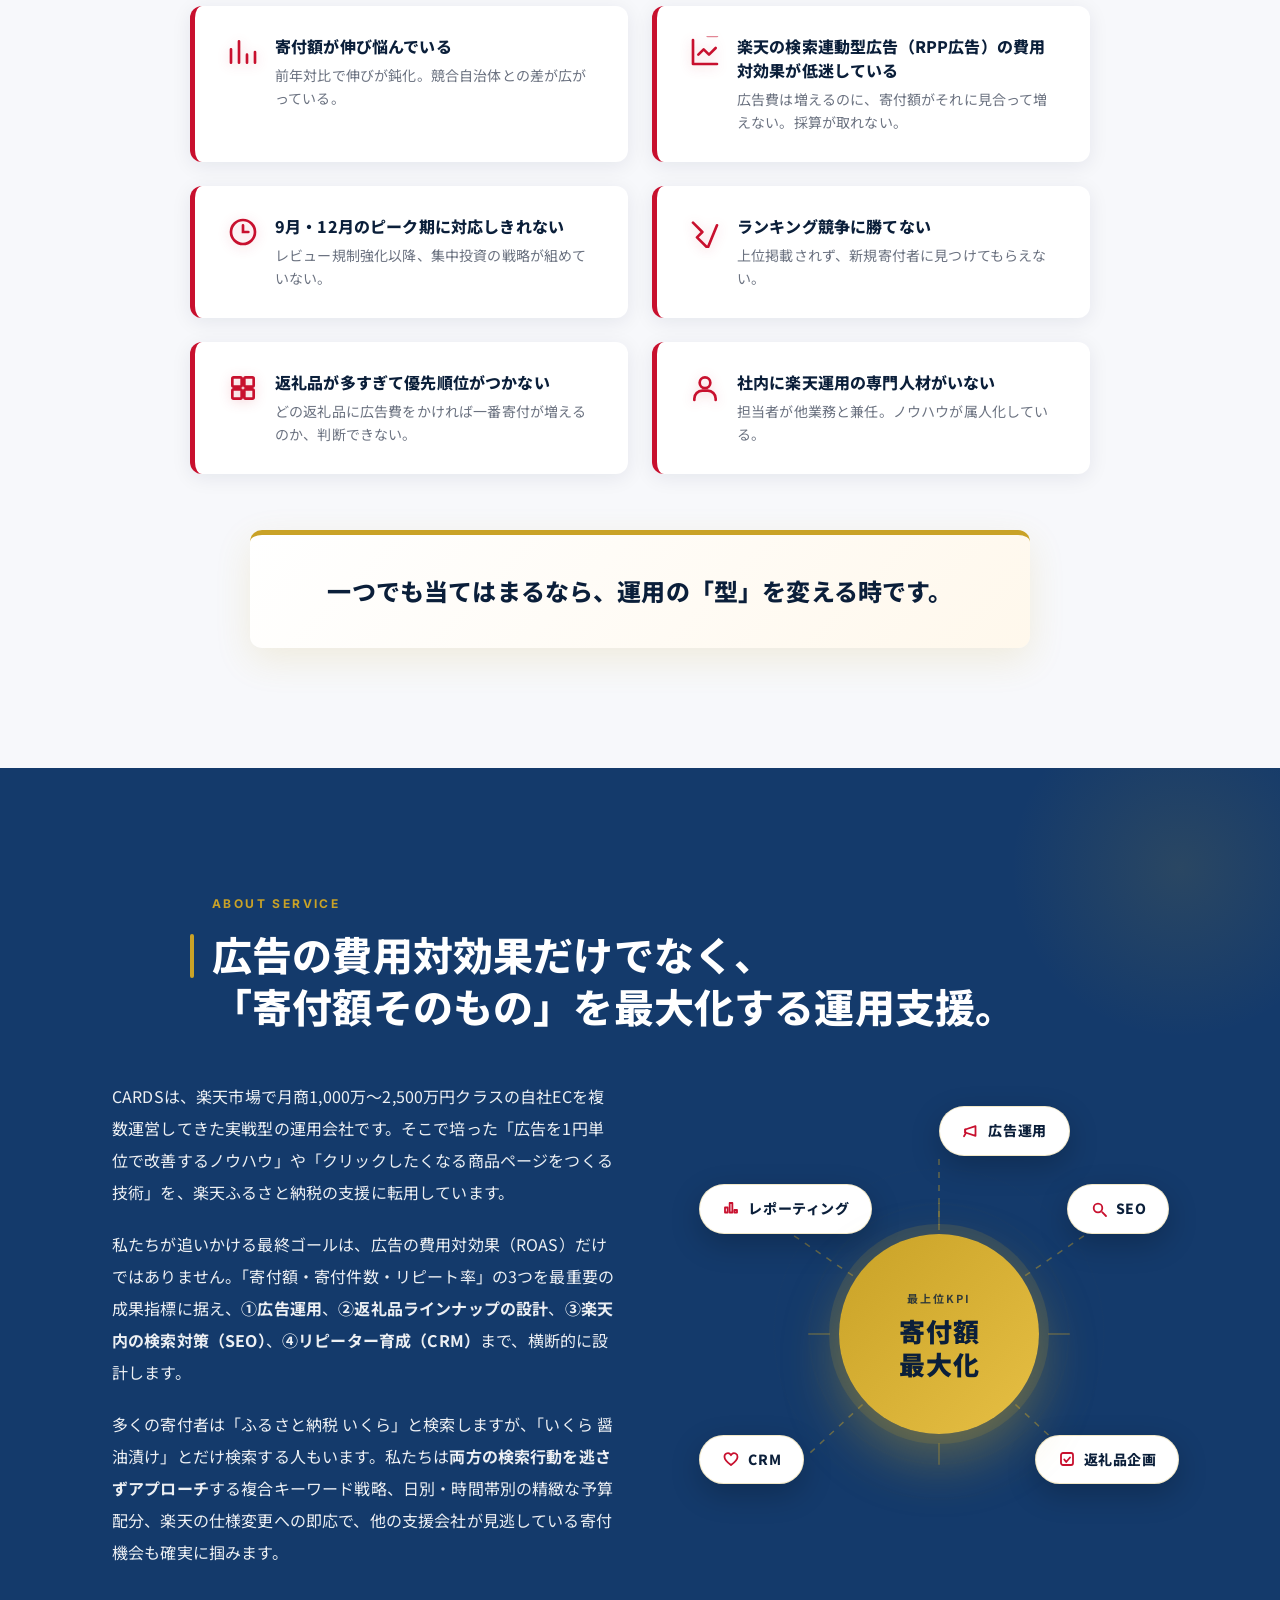
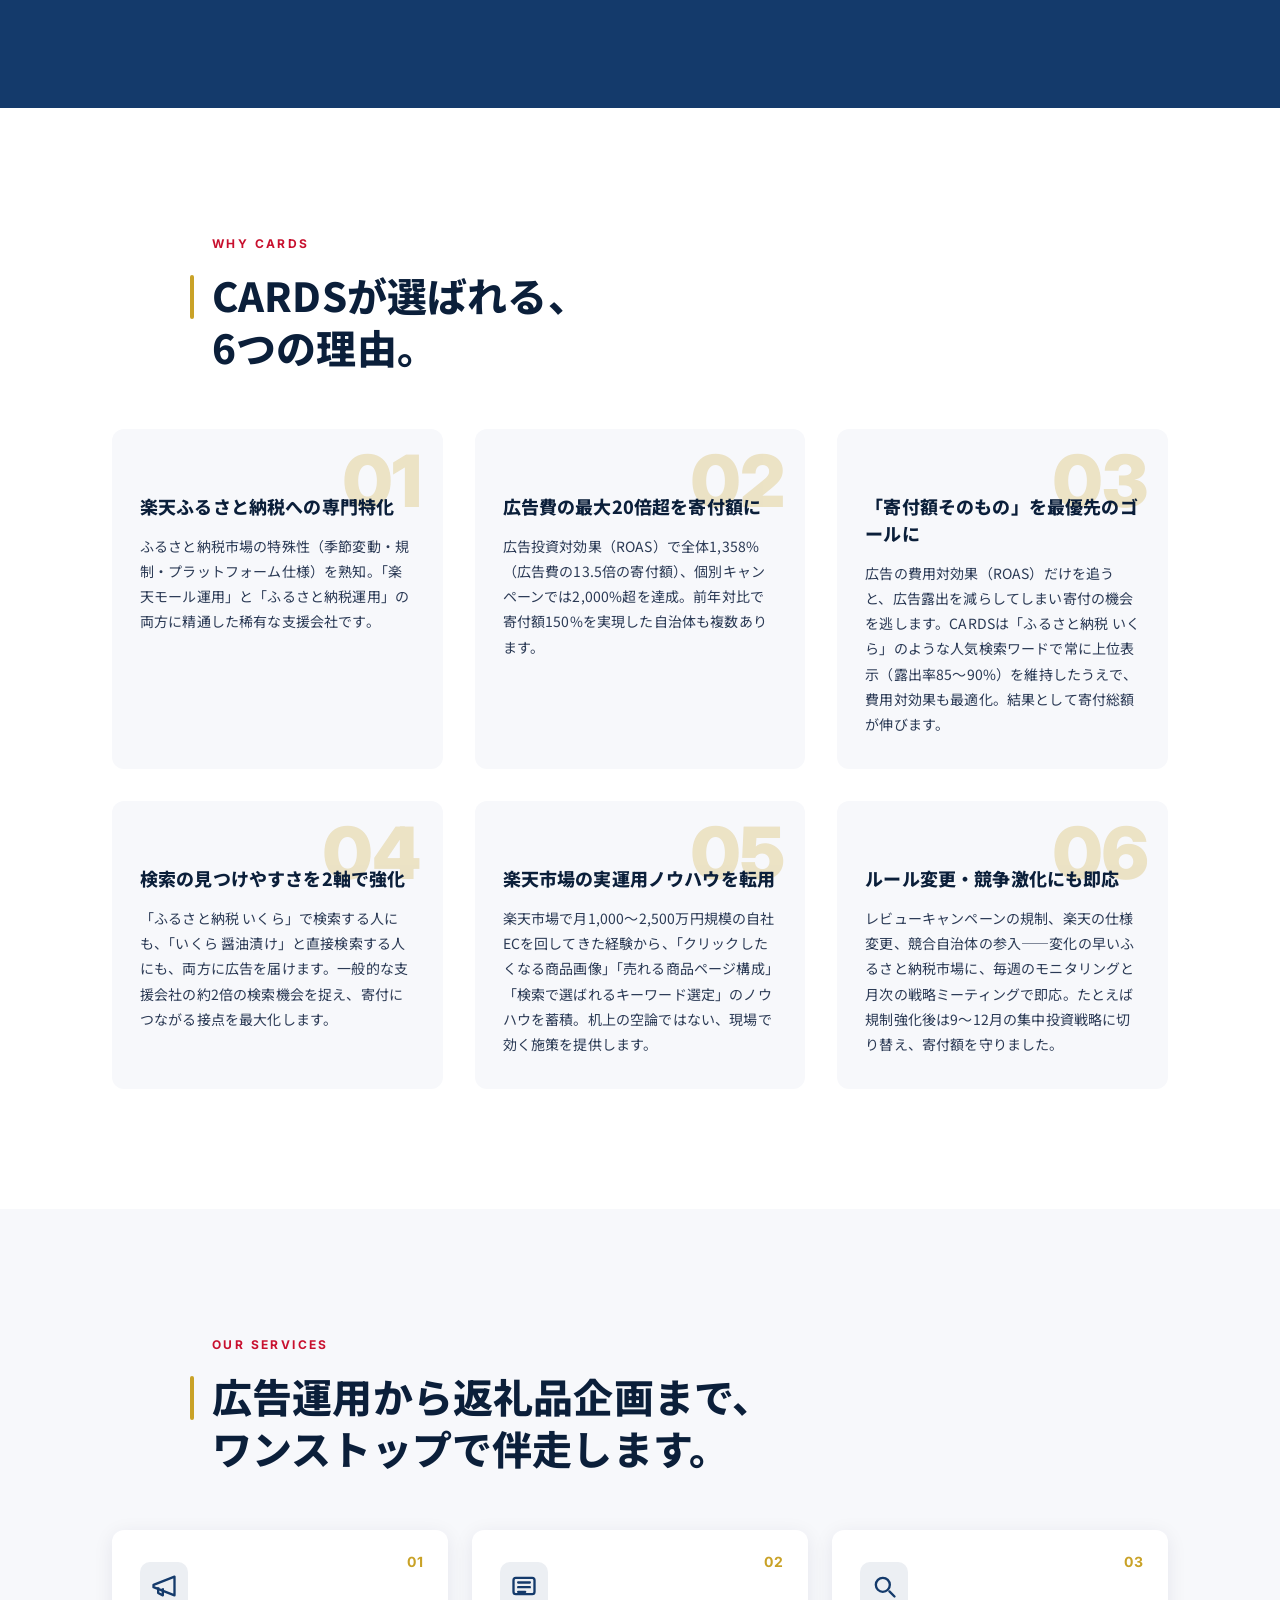
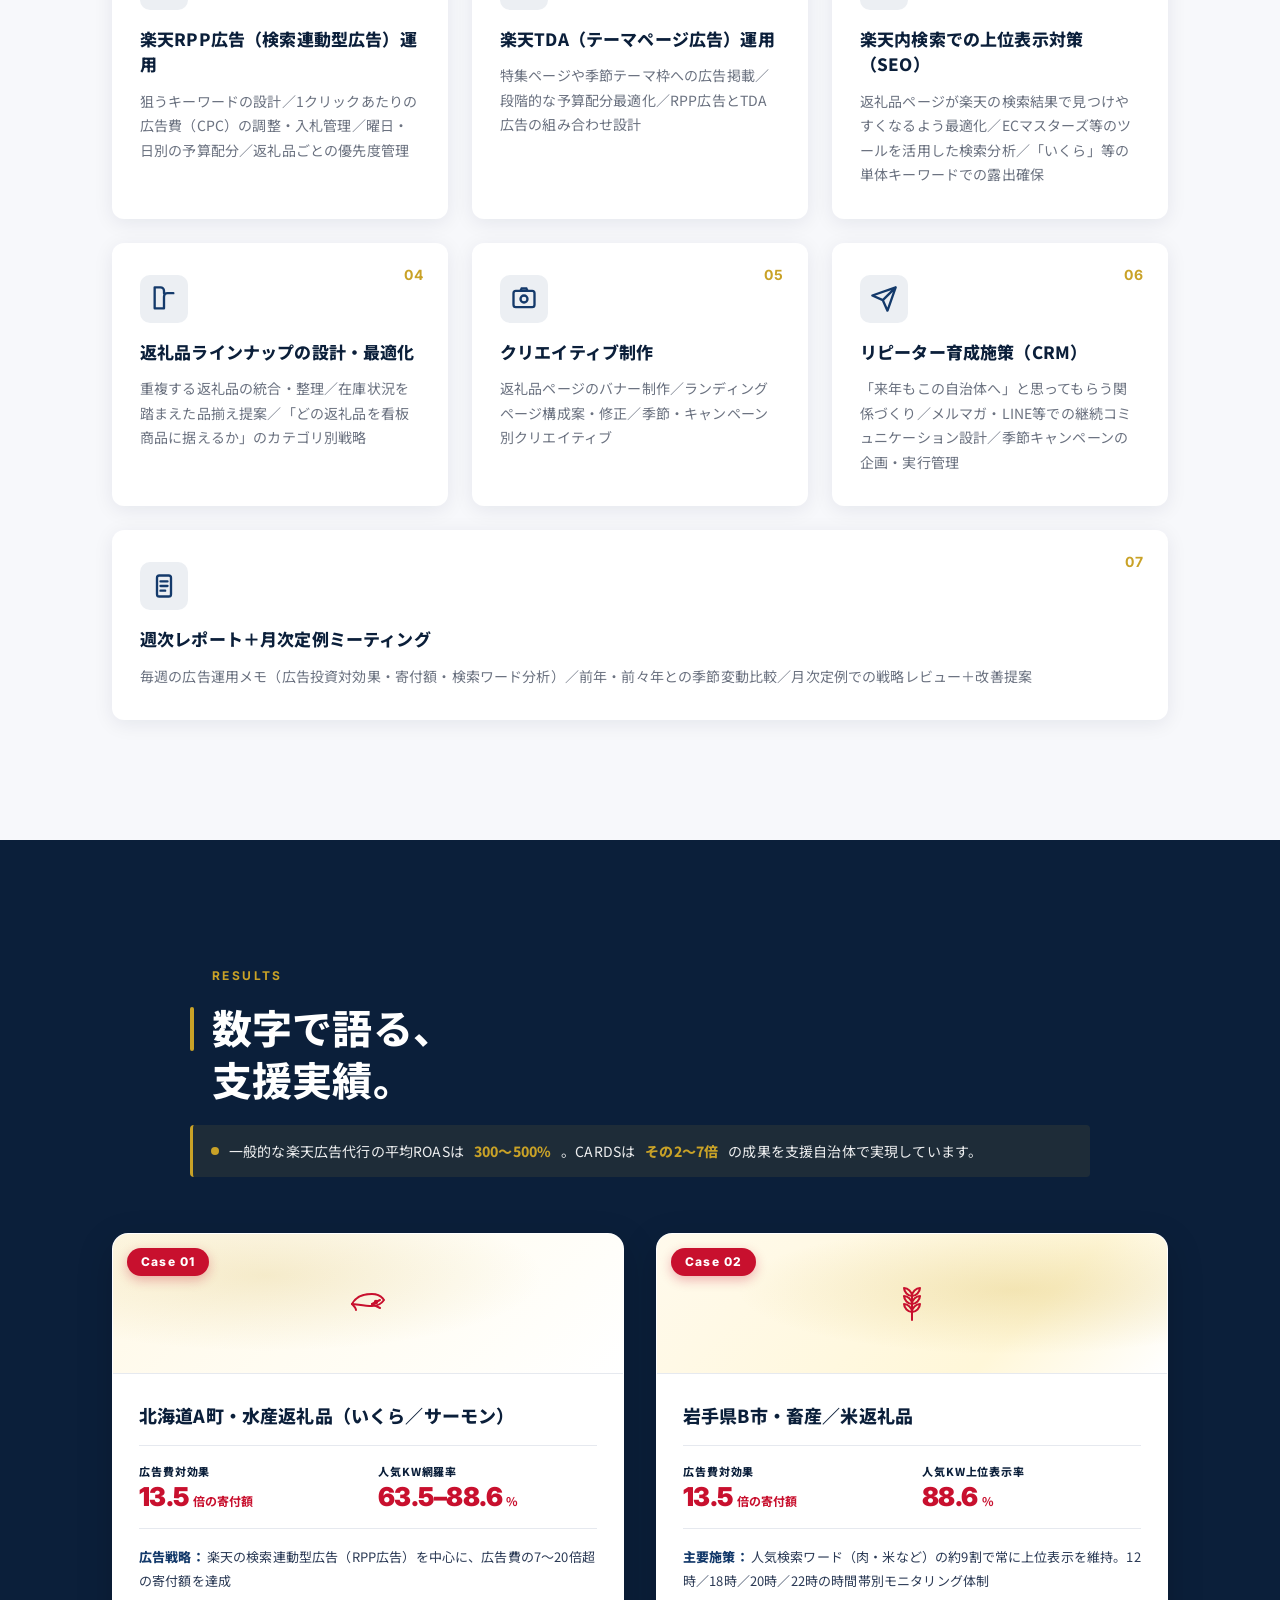
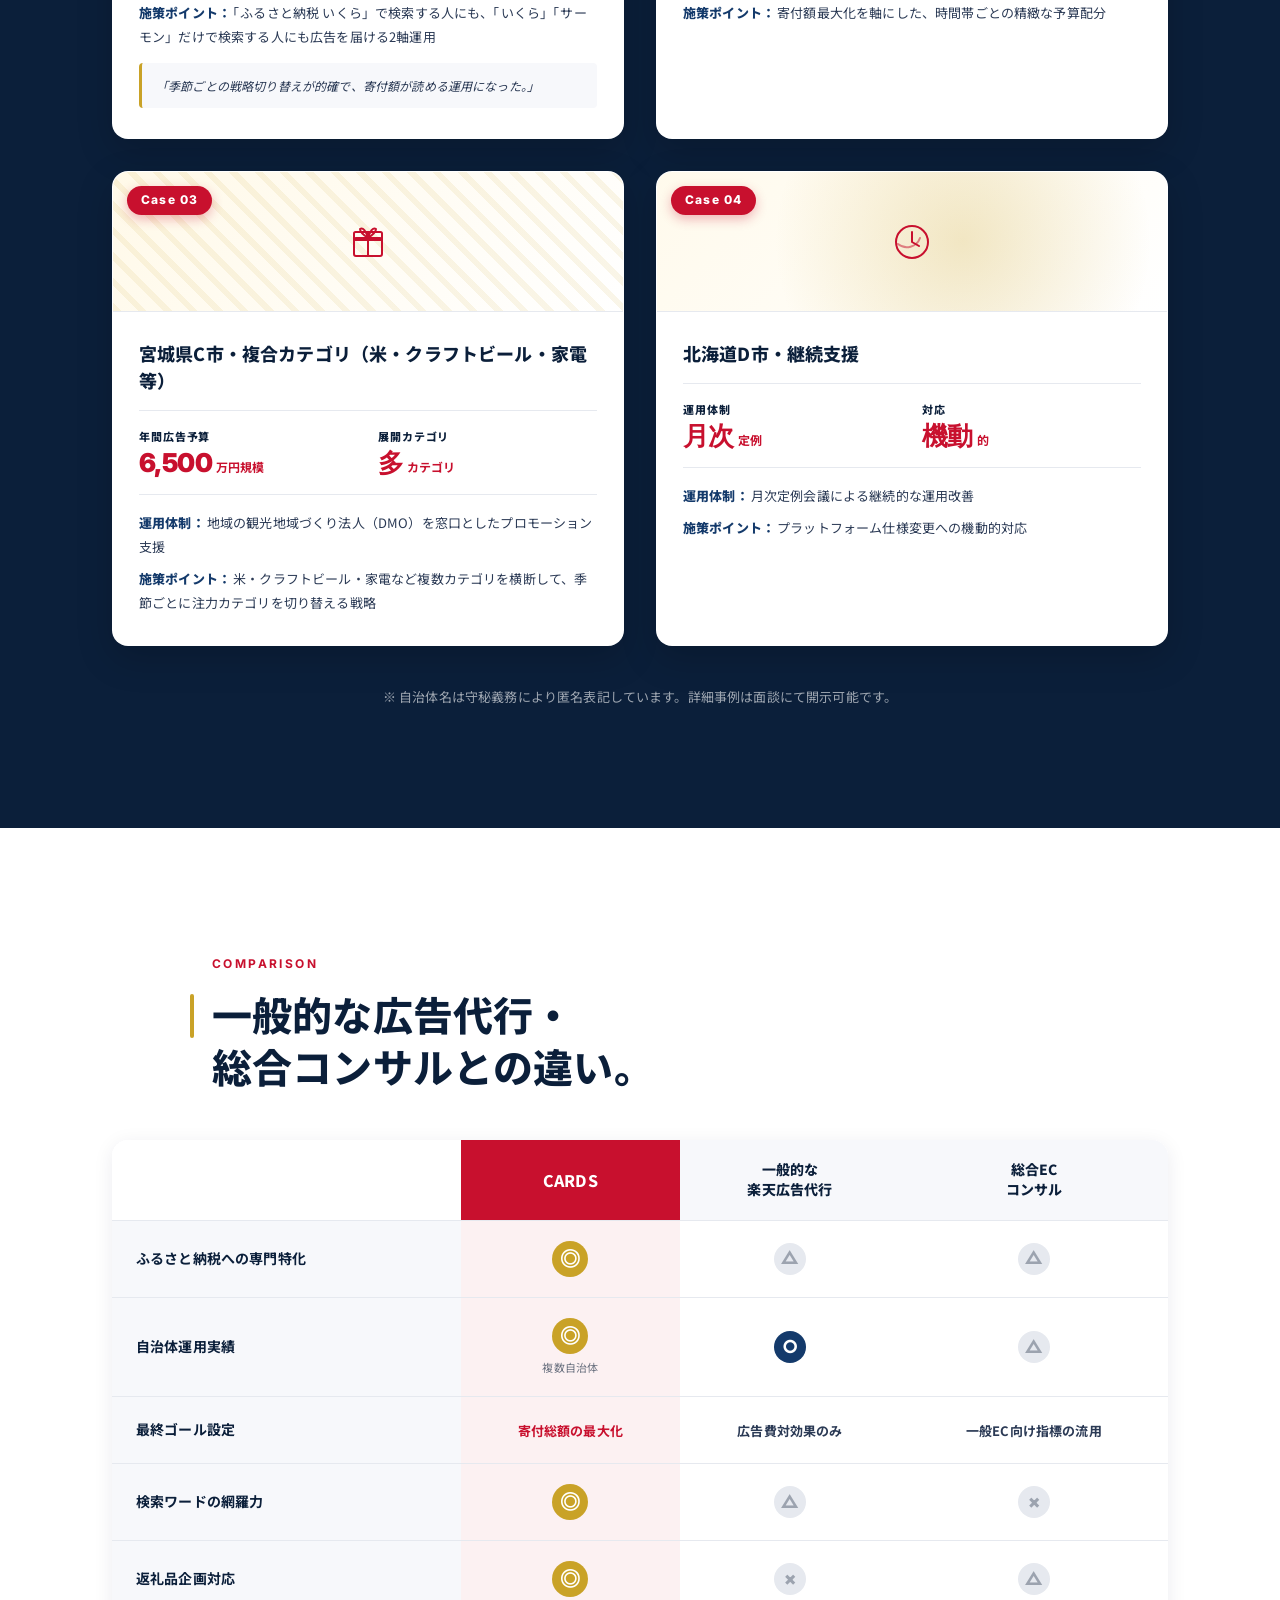
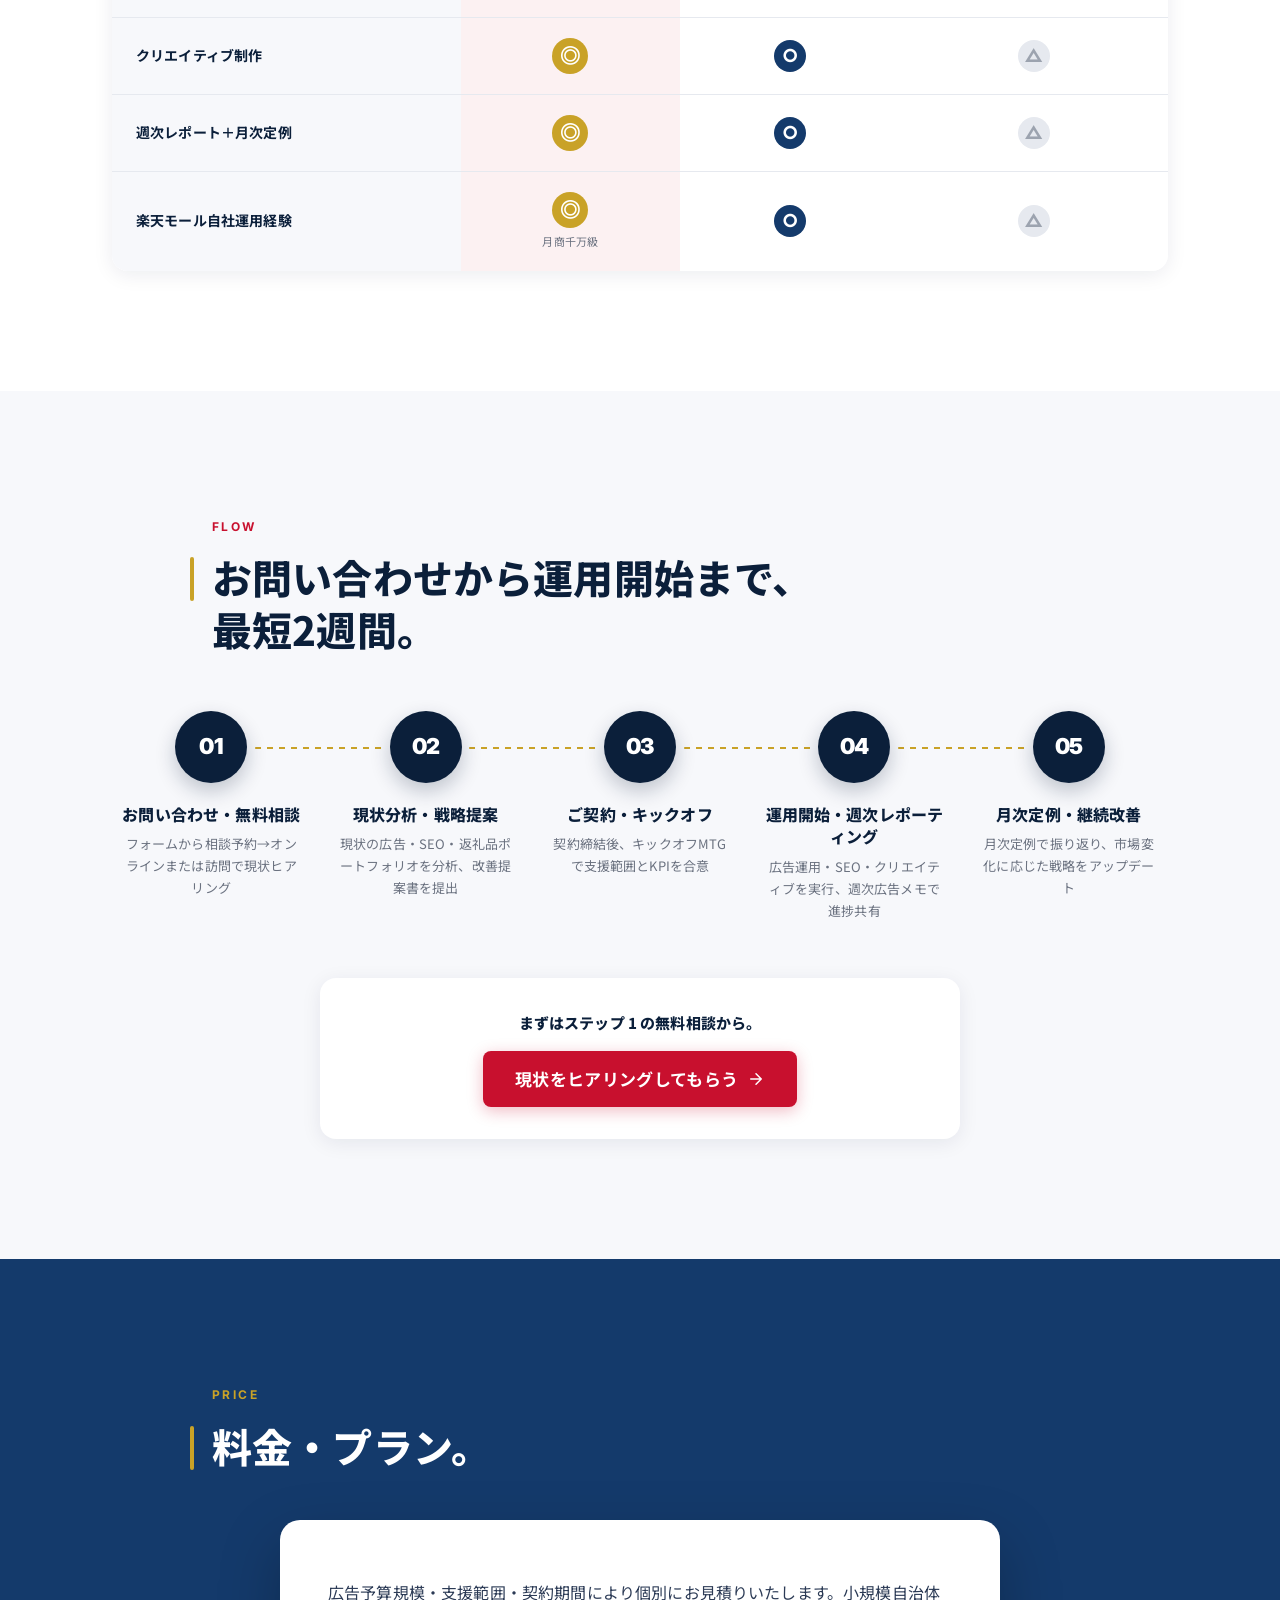
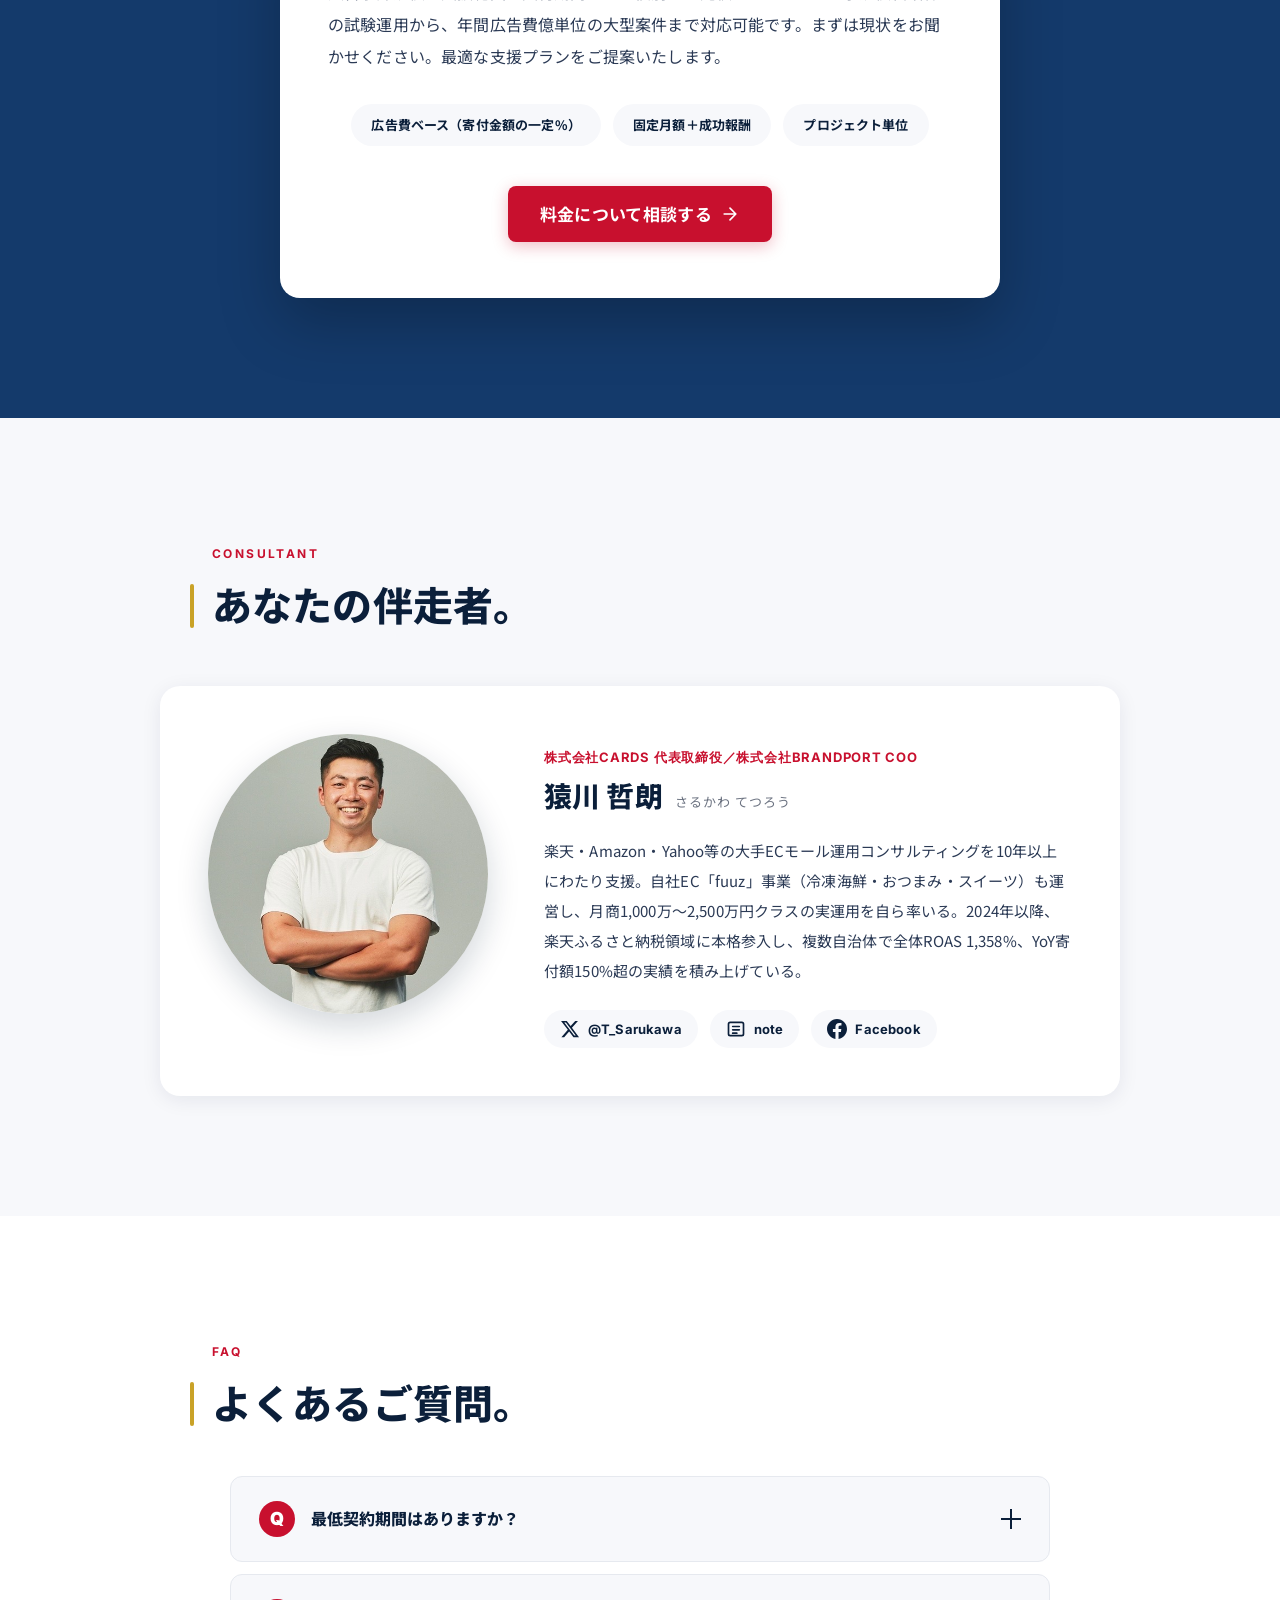
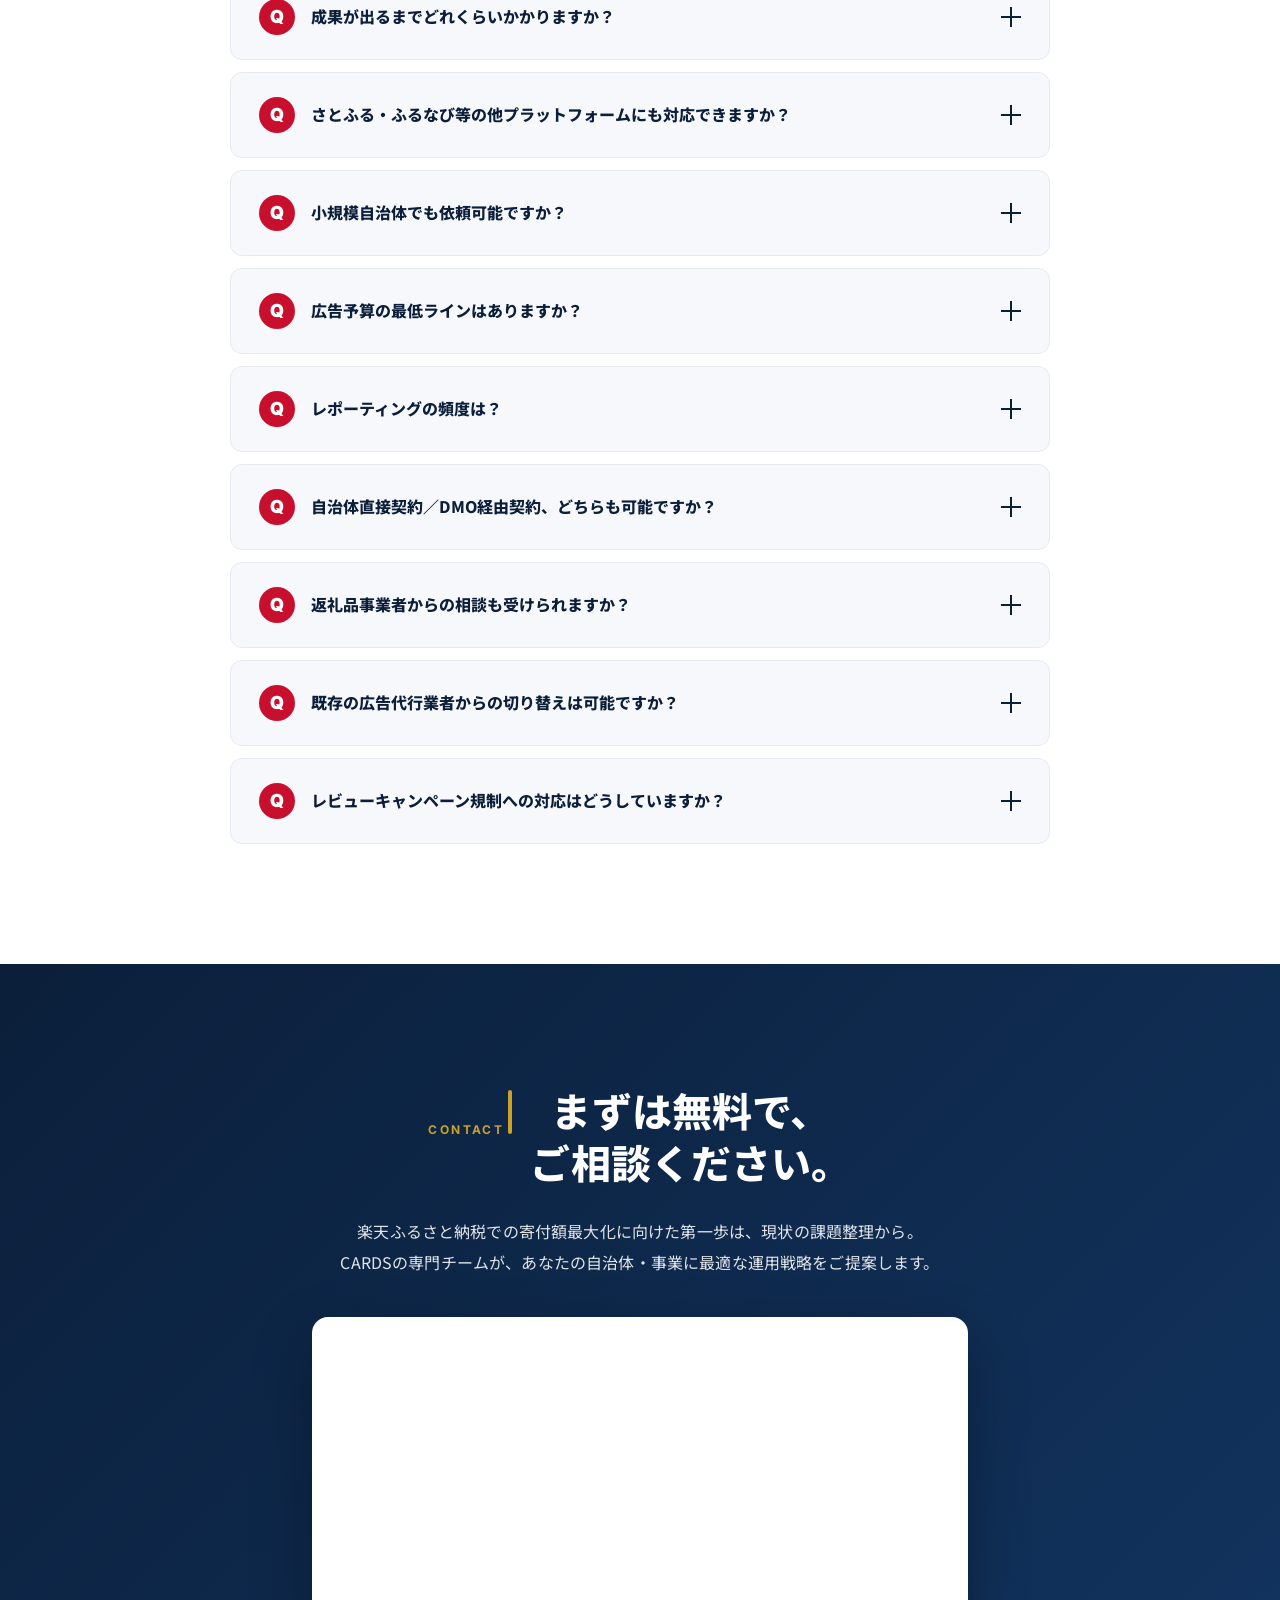
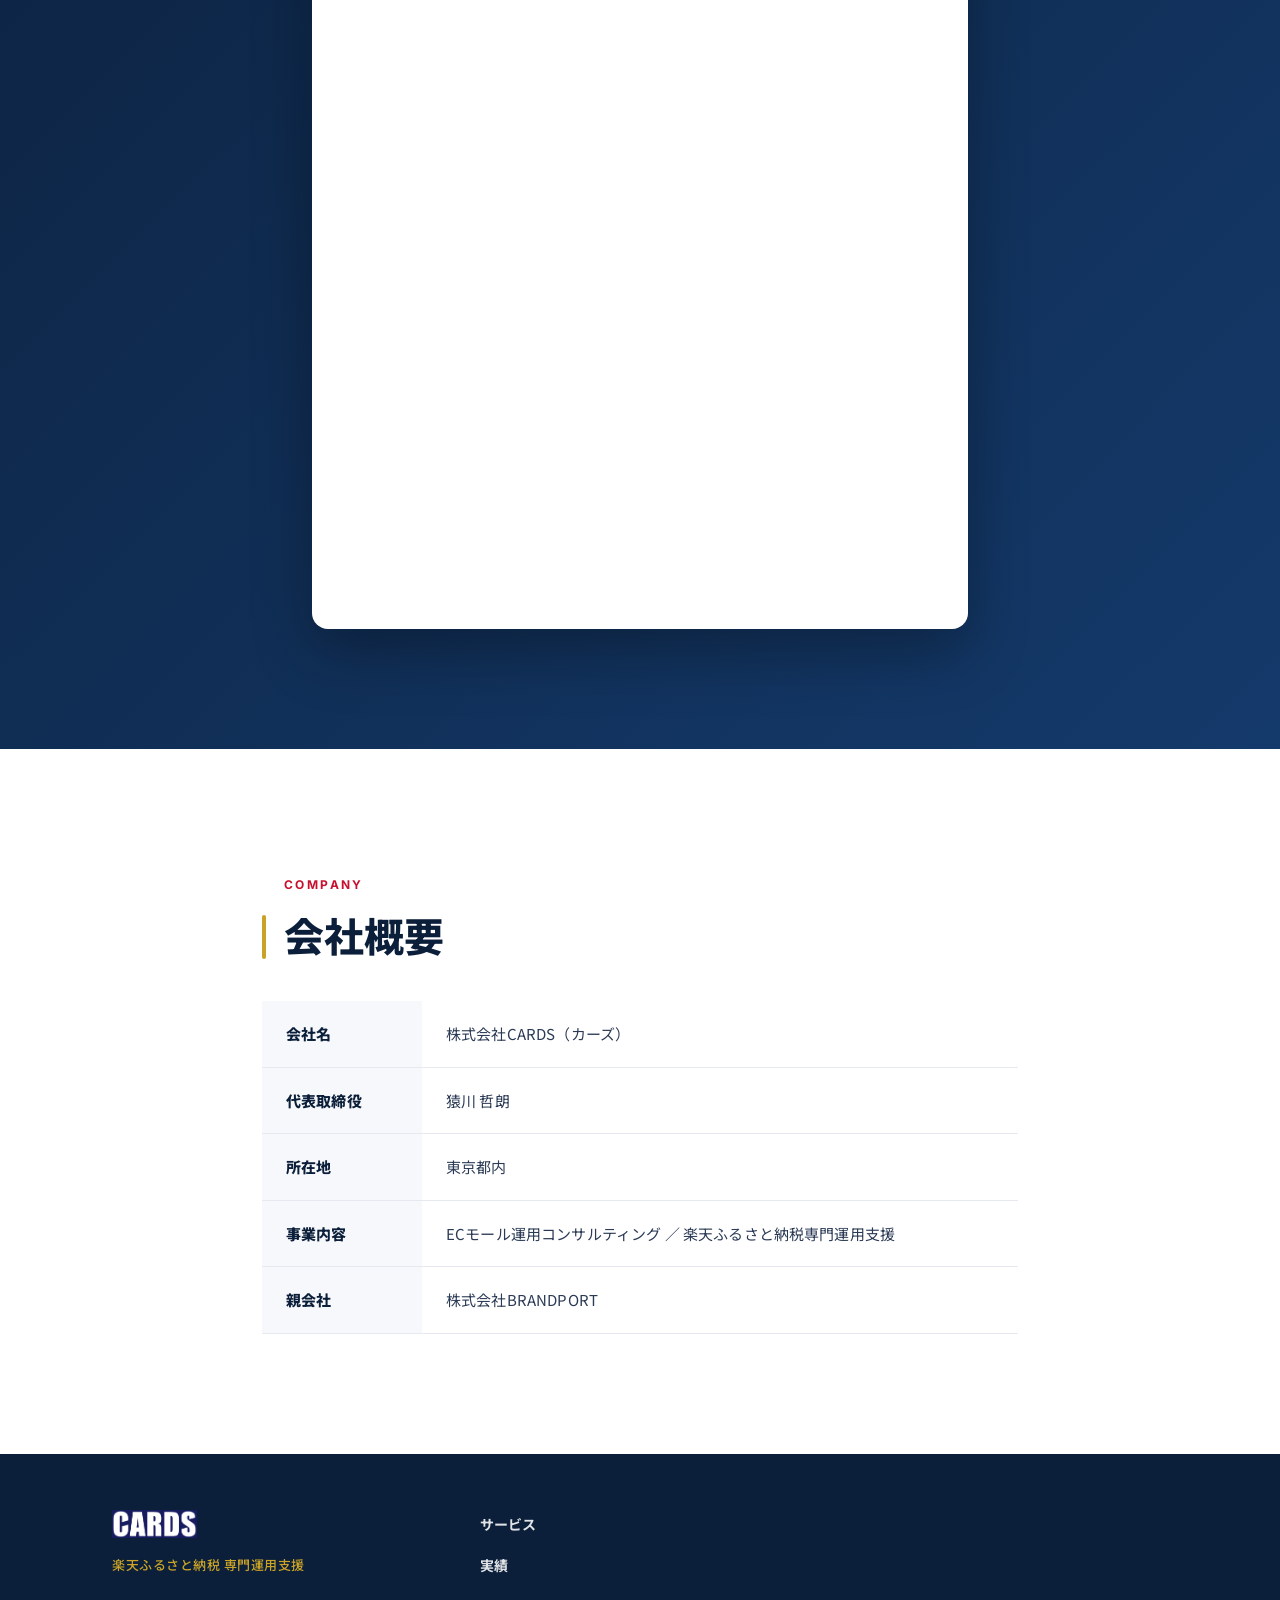
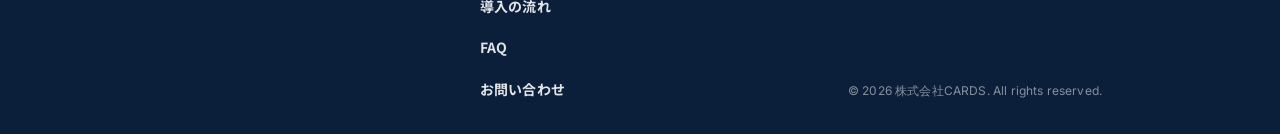
==== commit 2c9d8ae0: "feat(lp): UI/UXブラッシュアップ(P1-P7)+コードレビュー反映 ui-ux-layout-advisorスキルで抽出した15項目から優先度高い7項目を実装、 その後code-revi" ====
--- a/index.html
+++ b/index.html
@@ -128,6 +128,23 @@
           </div>
         </div>
       </div>
+    </div>
+  </section>
+
+  <!-- =====================================
+    02.5 TRUST LOGOS
+    ====================================== -->
+  <section class="section-logos" aria-label="支援自治体・パートナー一覧">
+    <div class="section-logos__container">
+      <p class="section-logos__label">支援自治体・パートナー</p>
+      <ul class="section-logos__list">
+        <li class="section-logos__item"><span class="section-logos__mark">A</span><span class="section-logos__name">北海道A町</span></li>
+        <li class="section-logos__item"><span class="section-logos__mark">B</span><span class="section-logos__name">岩手県B市</span></li>
+        <li class="section-logos__item"><span class="section-logos__mark">C</span><span class="section-logos__name">宮城県C市</span></li>
+        <li class="section-logos__item"><span class="section-logos__mark">D</span><span class="section-logos__name">北海道D市</span></li>
+        <li class="section-logos__item section-logos__item--dmo"><span class="section-logos__mark">DMO</span><span class="section-logos__name">パートナーDMO</span></li>
+        <li class="section-logos__item section-logos__item--more"><span class="section-logos__more">+<br>他複数</span></li>
+      </ul>
     </div>
   </section>
 
@@ -405,6 +422,7 @@
       <div class="section-cases__header">
         <p class="section-eyebrow section-eyebrow--light">Results</p>
         <h2 class="section-title section-title--light">数字で語る、<br>支援実績。</h2>
+        <p class="section-cases__benchmark"><span class="section-cases__benchmark-dot"></span>一般的な楽天広告代行の平均ROASは <strong>300〜500%</strong>。CARDSは <strong>その2〜7倍</strong> の成果を支援自治体で実現しています。</p>
       </div>
       <div class="section-cases__list">
         <article class="cases-card">
@@ -659,6 +677,13 @@
           </div>
         </li>
       </ol>
+      <div class="section-flow__bridge">
+        <p class="section-flow__bridge-text">まずはステップ 1 の無料相談から。</p>
+        <a href="#contact" class="btn btn--cta section-flow__bridge-cta">
+          現状をヒアリングしてもらう
+          <svg width="18" height="18" viewBox="0 0 24 24" fill="none" aria-hidden="true"><path d="M5 12h14m-7-7l7 7-7 7" stroke="currentColor" stroke-width="2" stroke-linecap="round" stroke-linejoin="round"/></svg>
+        </a>
+      </div>
     </div>
   </section>
 
--- a/css/style.css
+++ b/css/style.css
@@ -328,7 +328,10 @@
 .header__logo-img {
   height: 28px;
   width: auto;
+  max-width: 160px;
   display: block;
+  align-self: flex-start;
+  object-fit: contain;
 }
 .header__logo-service {
   font-weight: var(--weight-bold);
@@ -1389,7 +1392,7 @@
   width: 100%;
   height: 100%;
   object-fit: cover;
-  object-position: center top;
+  object-position: center center;
 }
 .section-consultant__info {
   padding-top: 12px;
@@ -1679,8 +1682,11 @@
 .footer__brand-img {
   height: 28px;
   width: auto;
+  max-width: 160px;
   display: block;
   margin-bottom: 8px;
+  align-self: flex-start;
+  object-fit: contain;
 }
 .footer__brand-tagline {
   color: var(--color-gold);
@@ -2400,3 +2406,218 @@
   .cases-card__stat-num { font-size: 22px; }
   .cases-card__visual { height: 100px; }
 }
+
+/* =====================================================================
+   TRUST LOGO STRIP (P3) — between hero and concern
+===================================================================== */
+.section-logos {
+  background: var(--color-white);
+  padding: 64px 0 56px 0;
+  border-bottom: 1px solid var(--color-palegray);
+}
+.section-logos__container {
+  max-width: var(--container-width);
+  margin: 0 auto;
+  padding: 0 32px;
+  text-align: center;
+}
+.section-logos__label {
+  color: var(--color-graytext);
+  font-size: 12px;
+  font-weight: var(--weight-bold);
+  letter-spacing: 0.2em;
+  text-transform: uppercase;
+  margin-bottom: 28px;
+}
+.section-logos__list {
+  display: flex;
+  align-items: center;
+  justify-content: center;
+  gap: 48px;
+  flex-wrap: wrap;
+}
+.section-logos__item {
+  display: flex;
+  flex-direction: column;
+  align-items: center;
+  gap: 8px;
+  opacity: 0.85;
+  transition: opacity .2s, transform .2s;
+}
+.section-logos__item:hover {
+  opacity: 1;
+  transform: translateY(-2px);
+}
+.section-logos__mark {
+  display: inline-flex;
+  align-items: center;
+  justify-content: center;
+  width: 64px;
+  height: 64px;
+  border-radius: 50%;
+  background: var(--color-offwhite);
+  border: 2px solid var(--color-palegray);
+  font-family: var(--font-en);
+  font-size: 22px;
+  font-weight: var(--weight-black);
+  color: var(--color-navy);
+  letter-spacing: -0.01em;
+}
+.section-logos__item--dmo .section-logos__mark {
+  font-size: 14px;
+  letter-spacing: 0.05em;
+  background: var(--color-navy);
+  color: var(--color-white);
+  border-color: var(--color-navy);
+}
+.section-logos__item--more .section-logos__more {
+  display: inline-flex;
+  align-items: center;
+  justify-content: center;
+  width: 64px;
+  height: 64px;
+  border-radius: 50%;
+  background: transparent;
+  border: 2px dashed var(--color-palegray);
+  font-size: 11px;
+  font-weight: var(--weight-bold);
+  color: var(--color-graytext);
+  text-align: center;
+  line-height: 1.25;
+}
+.section-logos__name {
+  font-size: 12px;
+  color: var(--color-graytext);
+  font-weight: var(--weight-bold);
+  letter-spacing: 0.02em;
+}
+
+@media (max-width: 768px) {
+  .section-logos { padding: 40px 0 36px 0; }
+  .section-logos__list { gap: 20px 28px; }
+  .section-logos__mark { width: 52px; height: 52px; font-size: 18px; }
+  .section-logos__item--more .section-logos__more { width: 52px; height: 52px; }
+}
+
+/* =====================================================================
+   CASES BENCHMARK NOTE (P2)
+===================================================================== */
+.section-cases__benchmark {
+  margin-top: 20px;
+  padding: 14px 18px;
+  background: rgba(201, 162, 39, 0.1);
+  border-left: 3px solid var(--color-gold);
+  border-radius: 4px;
+  color: rgba(255,255,255,0.92);
+  font-size: 14px;
+  line-height: 1.75;
+  display: flex;
+  align-items: flex-start;
+  gap: 10px;
+  max-width: 900px;
+}
+.section-cases__benchmark strong {
+  color: var(--color-gold);
+  font-weight: var(--weight-xbold);
+}
+.section-cases__benchmark-dot {
+  display: inline-block;
+  width: 8px;
+  height: 8px;
+  border-radius: 50%;
+  background: var(--color-gold);
+  margin-top: 8px;
+  flex-shrink: 0;
+}
+
+/* =====================================================================
+   FLOW → CTA BRIDGE (P5)
+===================================================================== */
+.section-flow__bridge {
+  margin-top: 56px;
+  display: flex;
+  flex-direction: column;
+  align-items: center;
+  gap: 16px;
+  padding: 32px;
+  background: var(--color-white);
+  border-radius: 16px;
+  box-shadow: var(--shadow-card);
+  max-width: 640px;
+  margin-left: auto;
+  margin-right: auto;
+}
+.section-flow__bridge-text {
+  font-size: 15px;
+  font-weight: var(--weight-xbold);
+  color: var(--color-navy);
+  margin: 0;
+}
+.section-flow__bridge-cta {
+  min-width: 280px;
+}
+
+/* =====================================================================
+   FLOATING CTA — show only after scroll (P6)
+===================================================================== */
+.cta-float {
+  opacity: 0;
+  pointer-events: none;
+  transform: translateY(16px);
+  transition: opacity .3s ease-out, transform .3s ease-out;
+}
+.cta-float.is-visible {
+  opacity: 1;
+  pointer-events: auto;
+  transform: translateY(0);
+}
+
+/* =====================================================================
+   CONCERN EMPHASIS (P7)
+===================================================================== */
+.section-concern__item {
+  border-left-width: 5px;
+}
+.section-concern__icon svg {
+  filter: drop-shadow(0 2px 6px rgba(200,16,46,0.22));
+}
+.section-concern__conclusion {
+  background: linear-gradient(135deg, var(--color-white) 0%, #FFF8EC 100%);
+  font-size: 24px;
+  padding: 36px 32px;
+  box-shadow: 0 12px 36px rgba(201,162,39,0.14);
+  border-top-width: 5px;
+}
+@media (max-width: 768px) {
+  .section-concern__conclusion { font-size: 17px; padding: 22px 20px; }
+}
+
+/* =====================================================================
+   COMPARE TABLE — sticky first column on mobile (P4)
+===================================================================== */
+@media (max-width: 768px) {
+  .section-compare__table-wrap {
+    position: relative;
+  }
+  .section-compare__table {
+    min-width: 560px;
+  }
+  .section-compare__row-label {
+    position: sticky;
+    left: 0;
+    background: var(--color-offwhite);
+    z-index: 2;
+    box-shadow: 2px 0 6px rgba(0,0,0,0.05);
+    min-width: 140px;
+  }
+  .section-logos__container { padding-left: 20px; padding-right: 20px; }
+  .section-logos__list { gap: 20px 16px; }
+}
+
+/* JS無効時のフローティングCTAフォールバック */
+.no-js .cta-float,
+html:not(.js) .cta-float {
+  opacity: 1;
+  pointer-events: auto;
+  transform: none;
+}
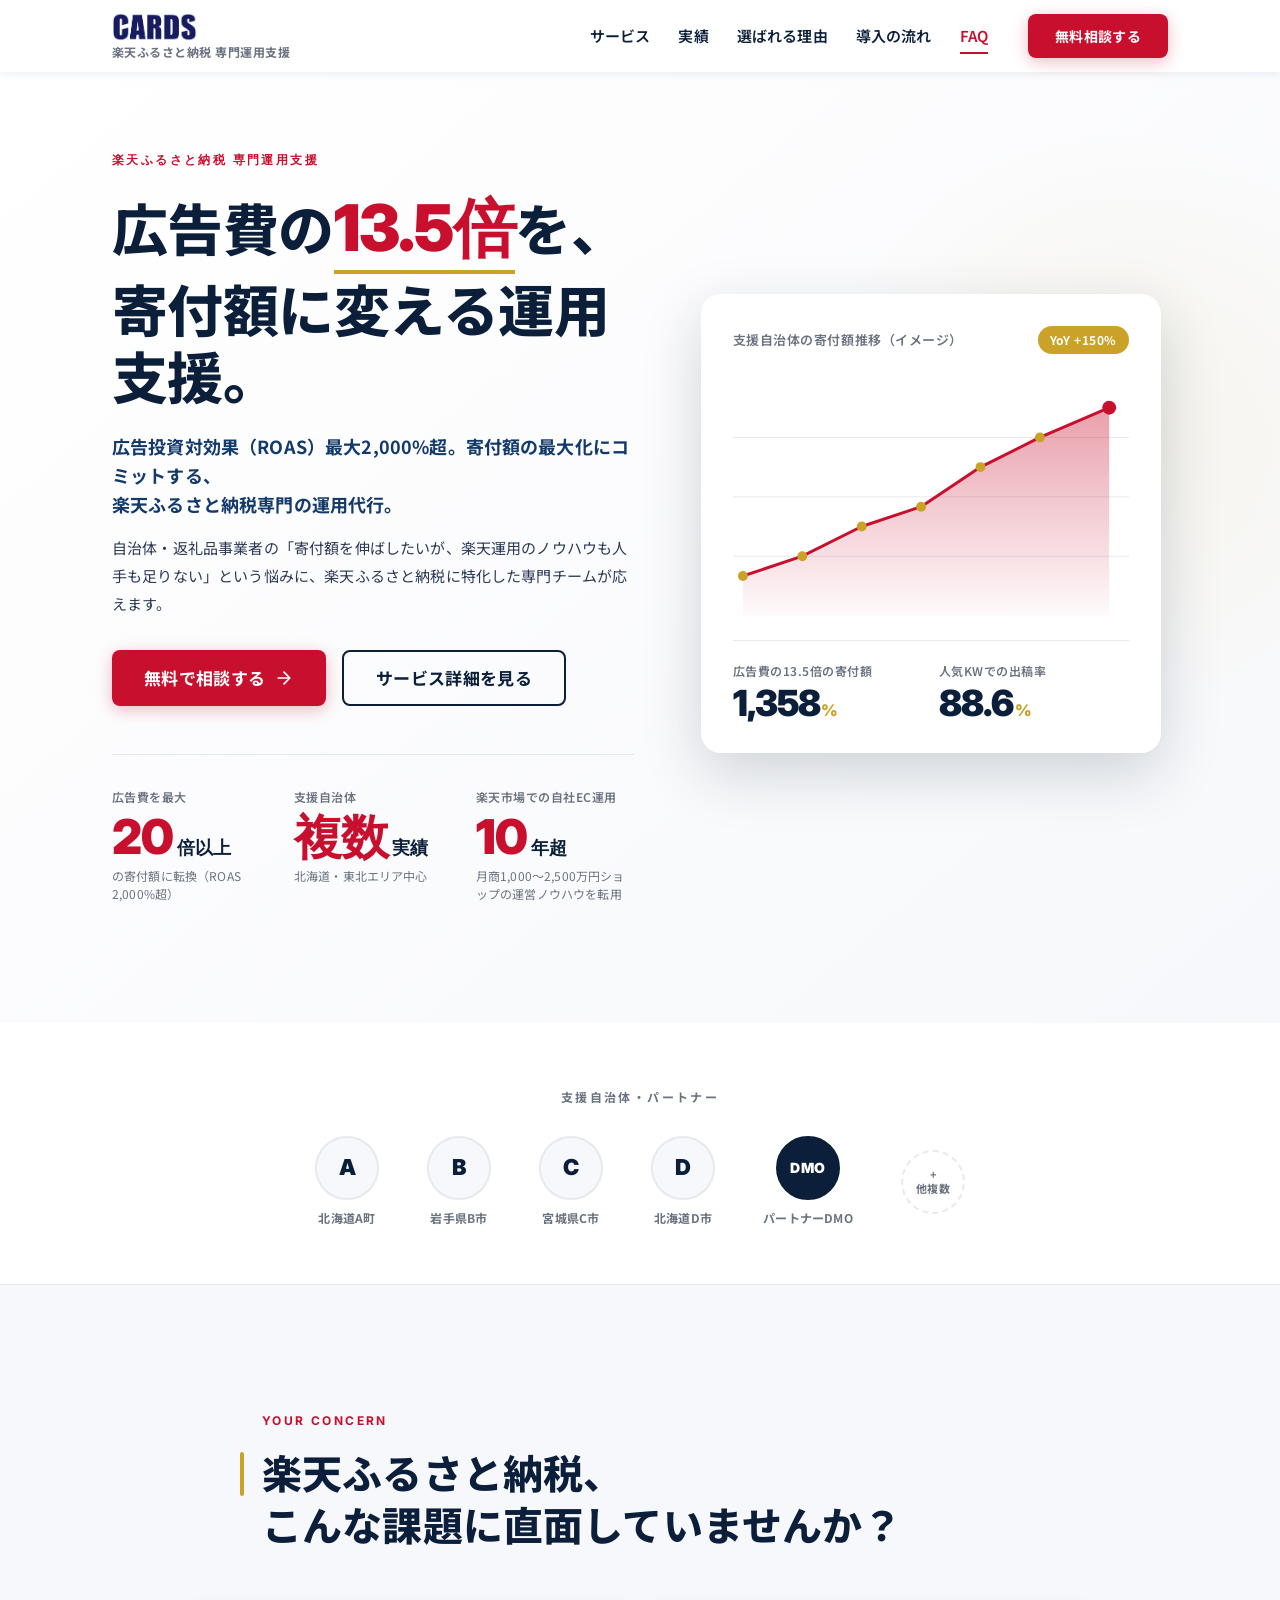
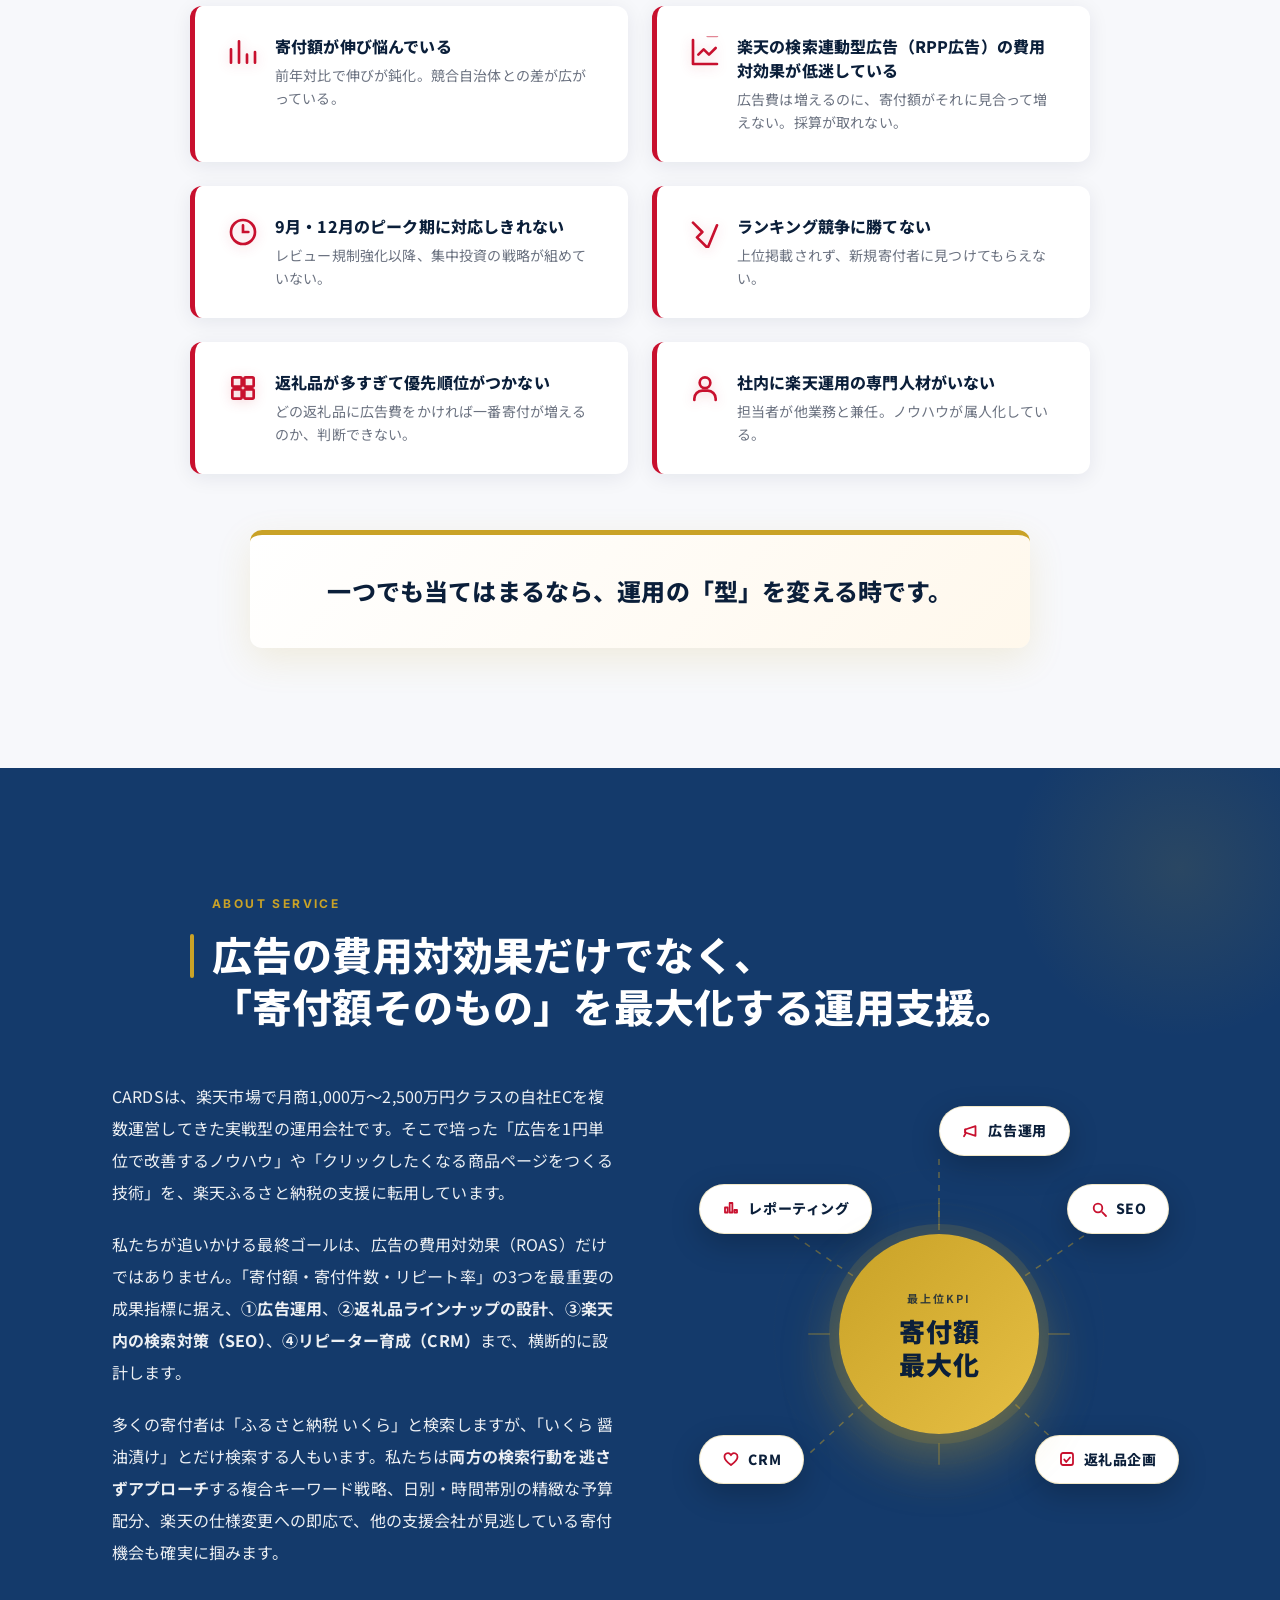
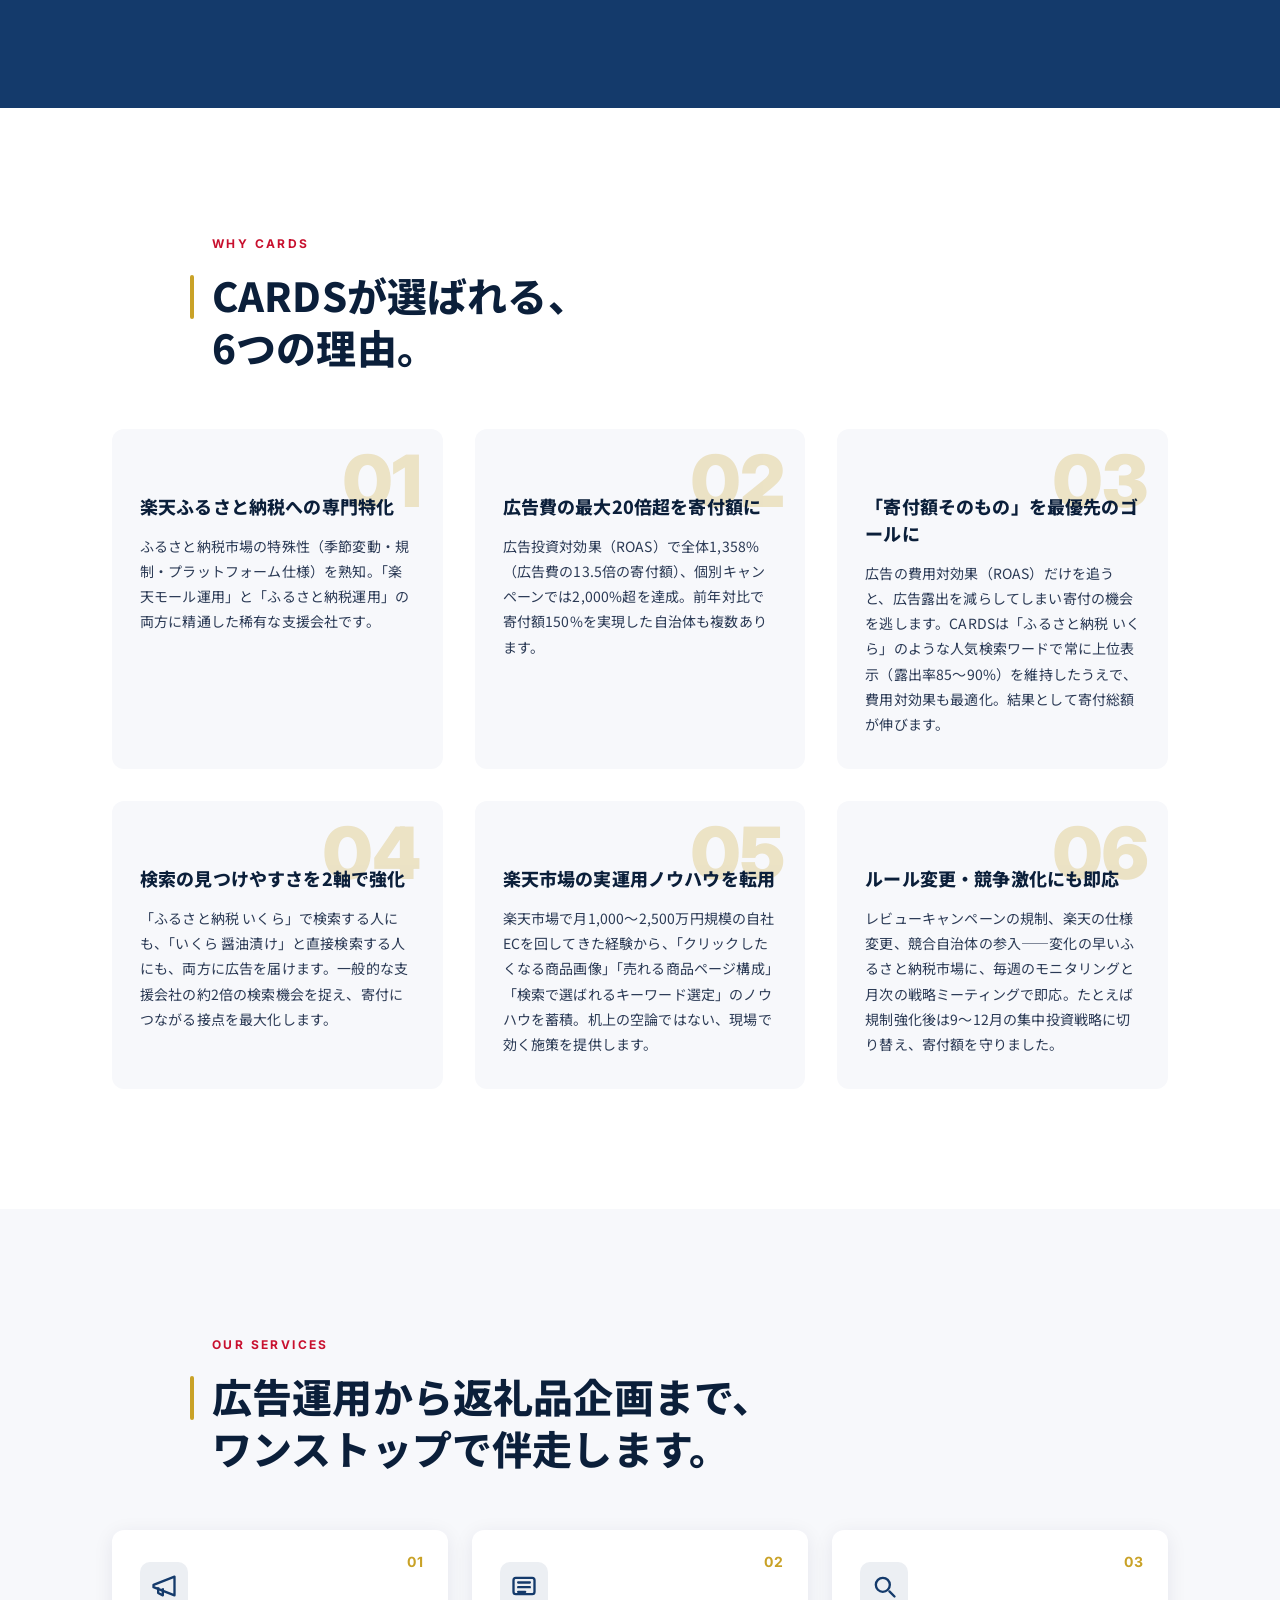
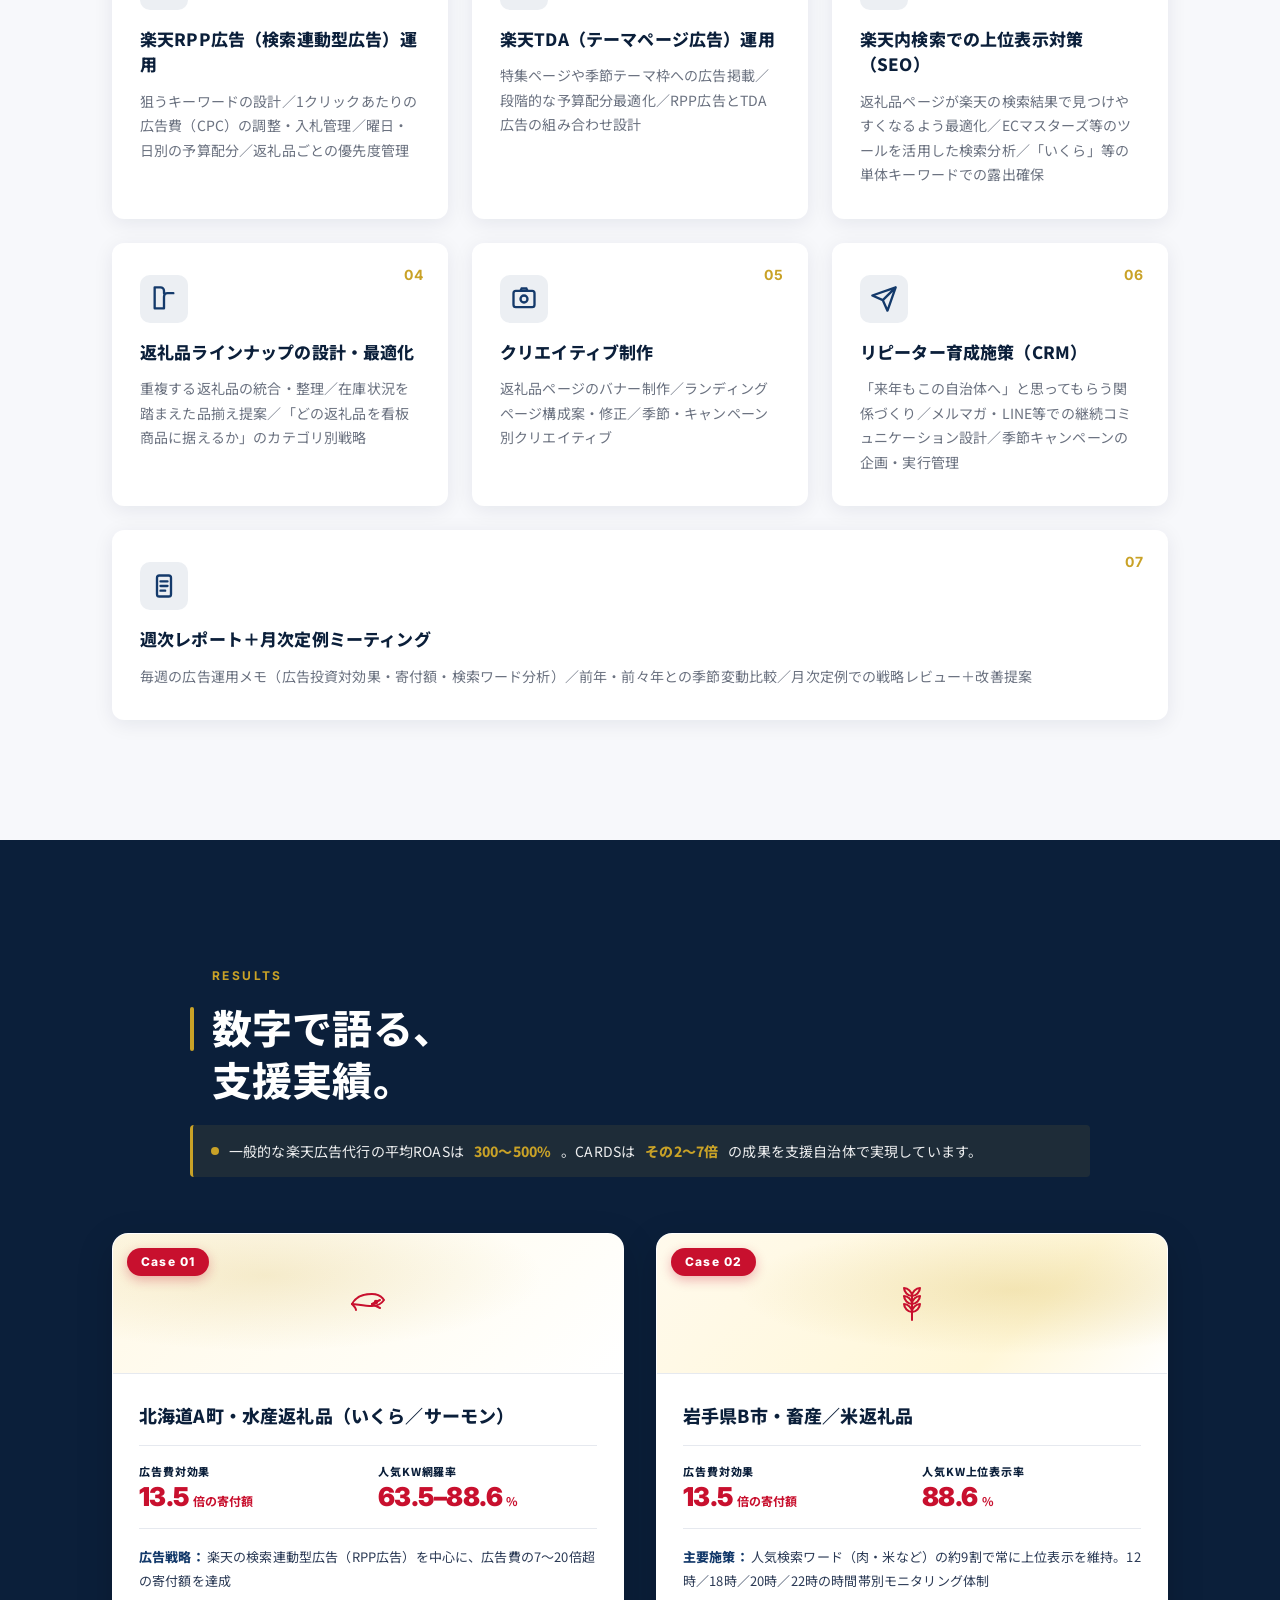
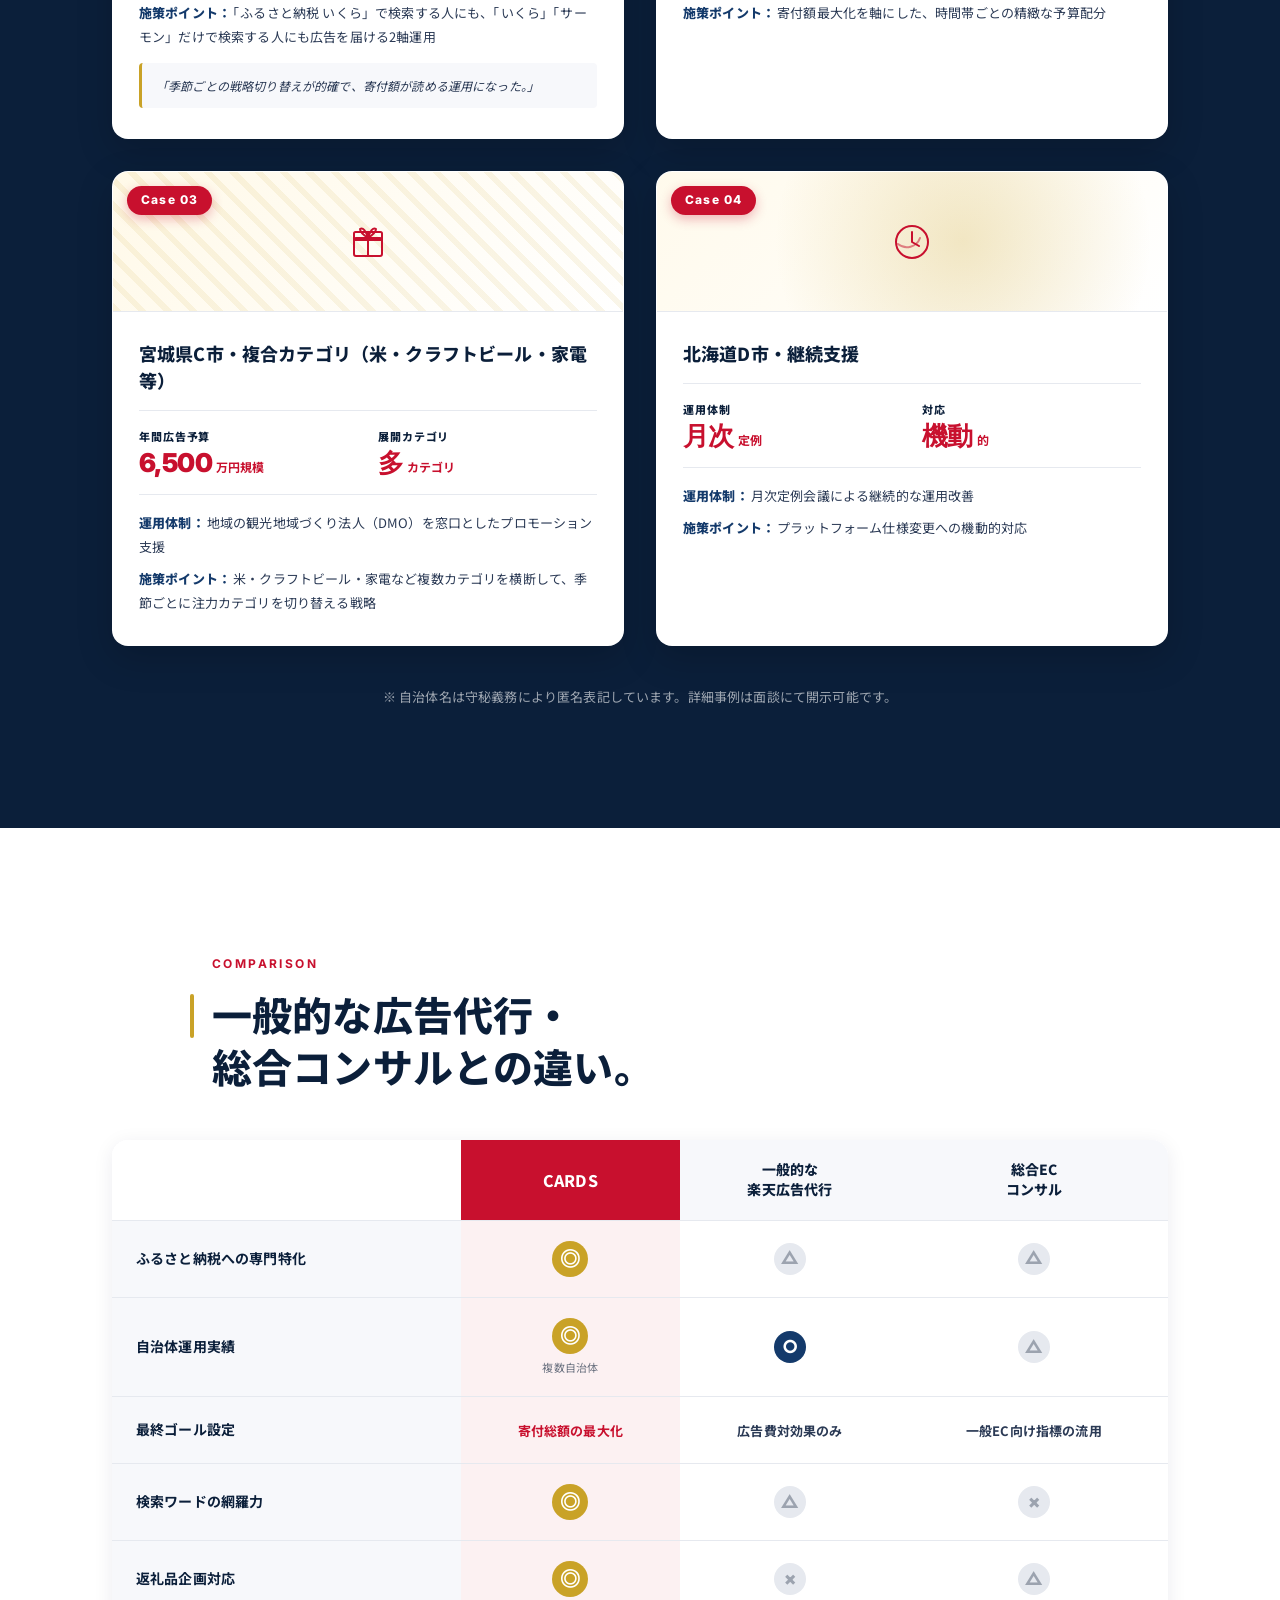
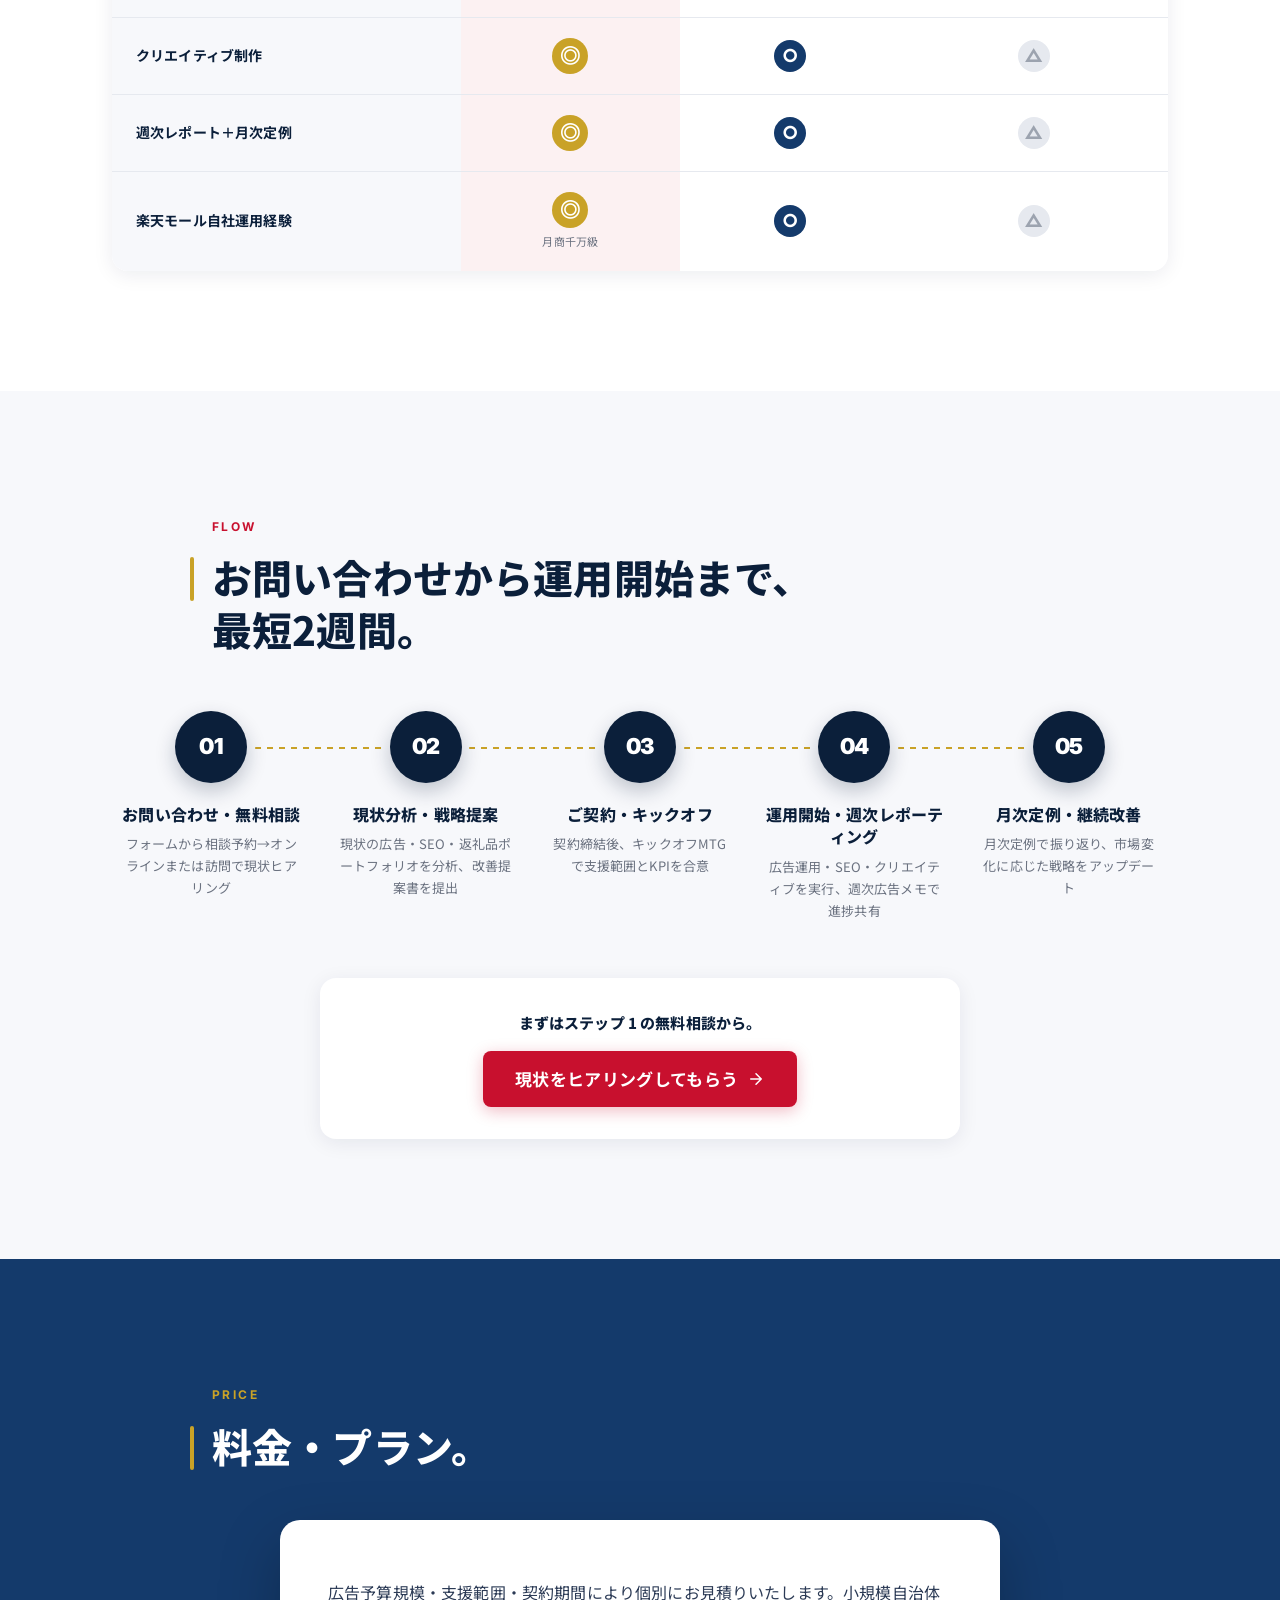
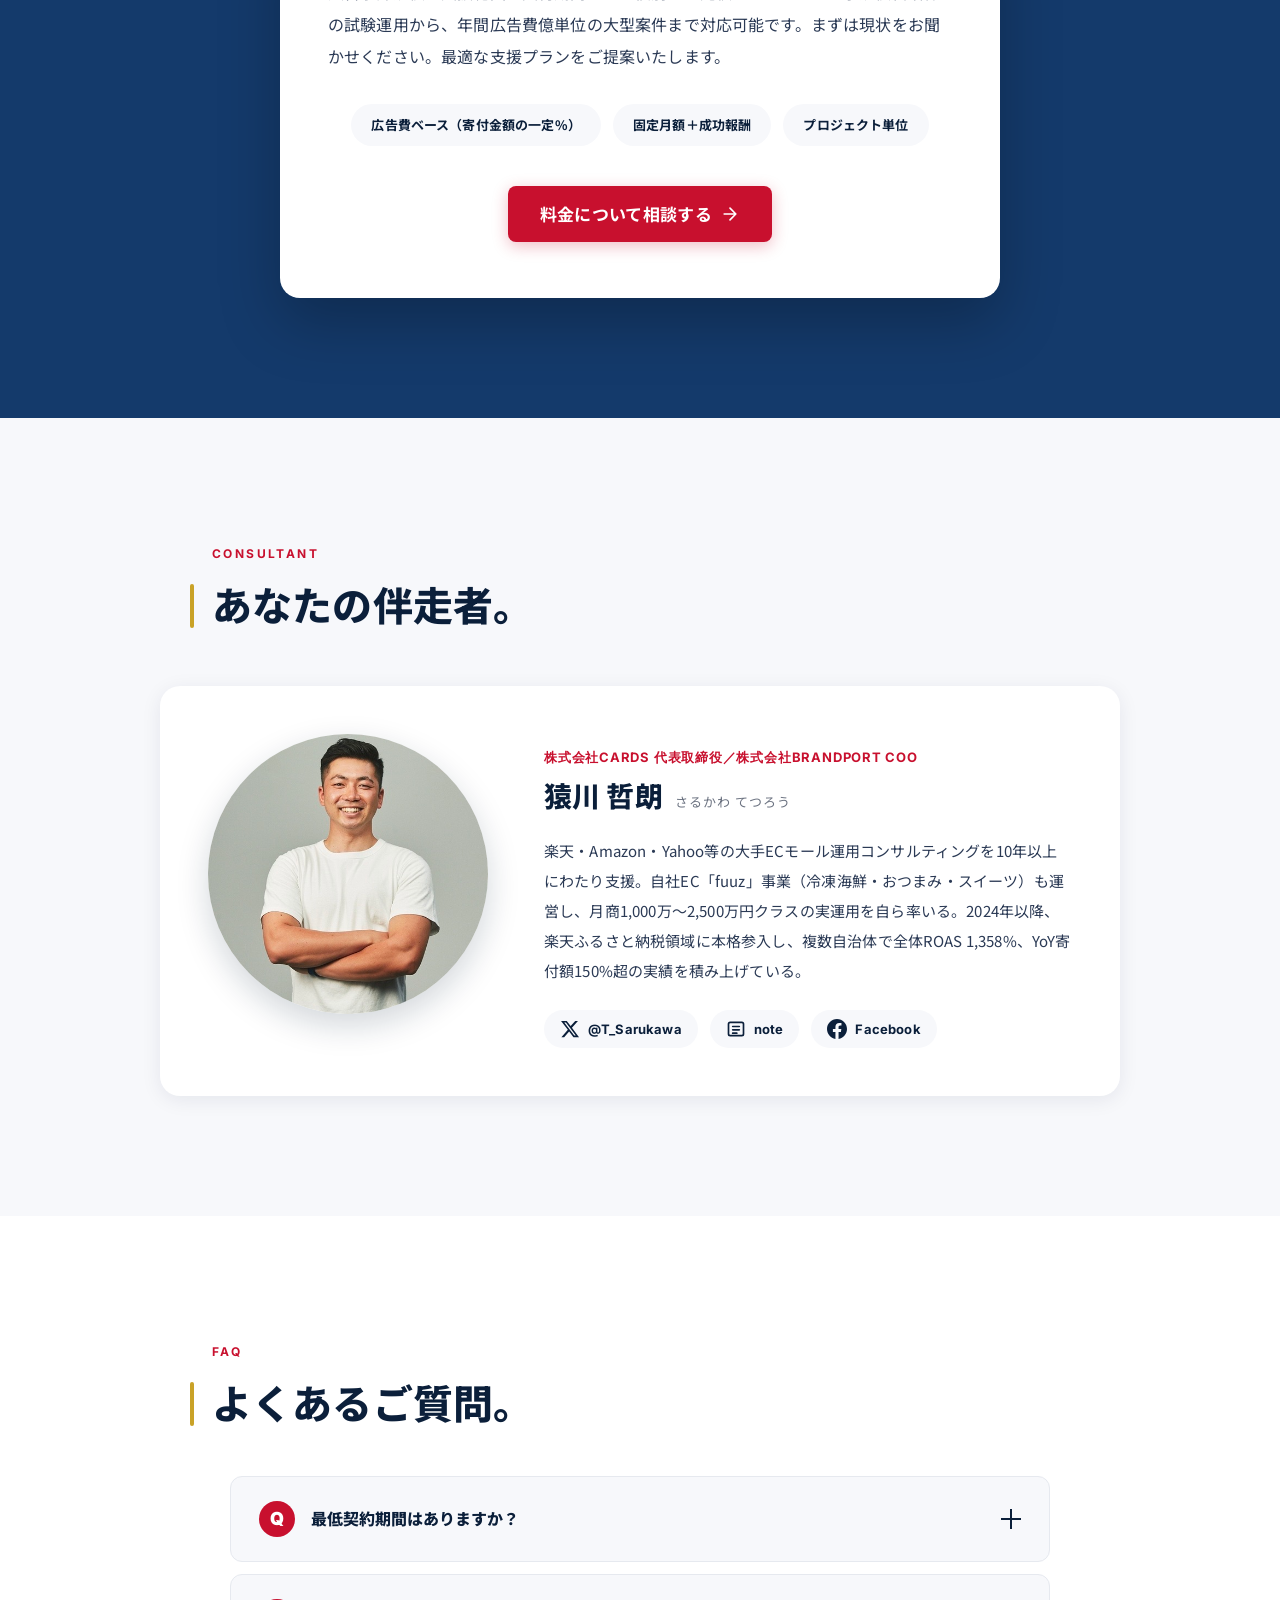
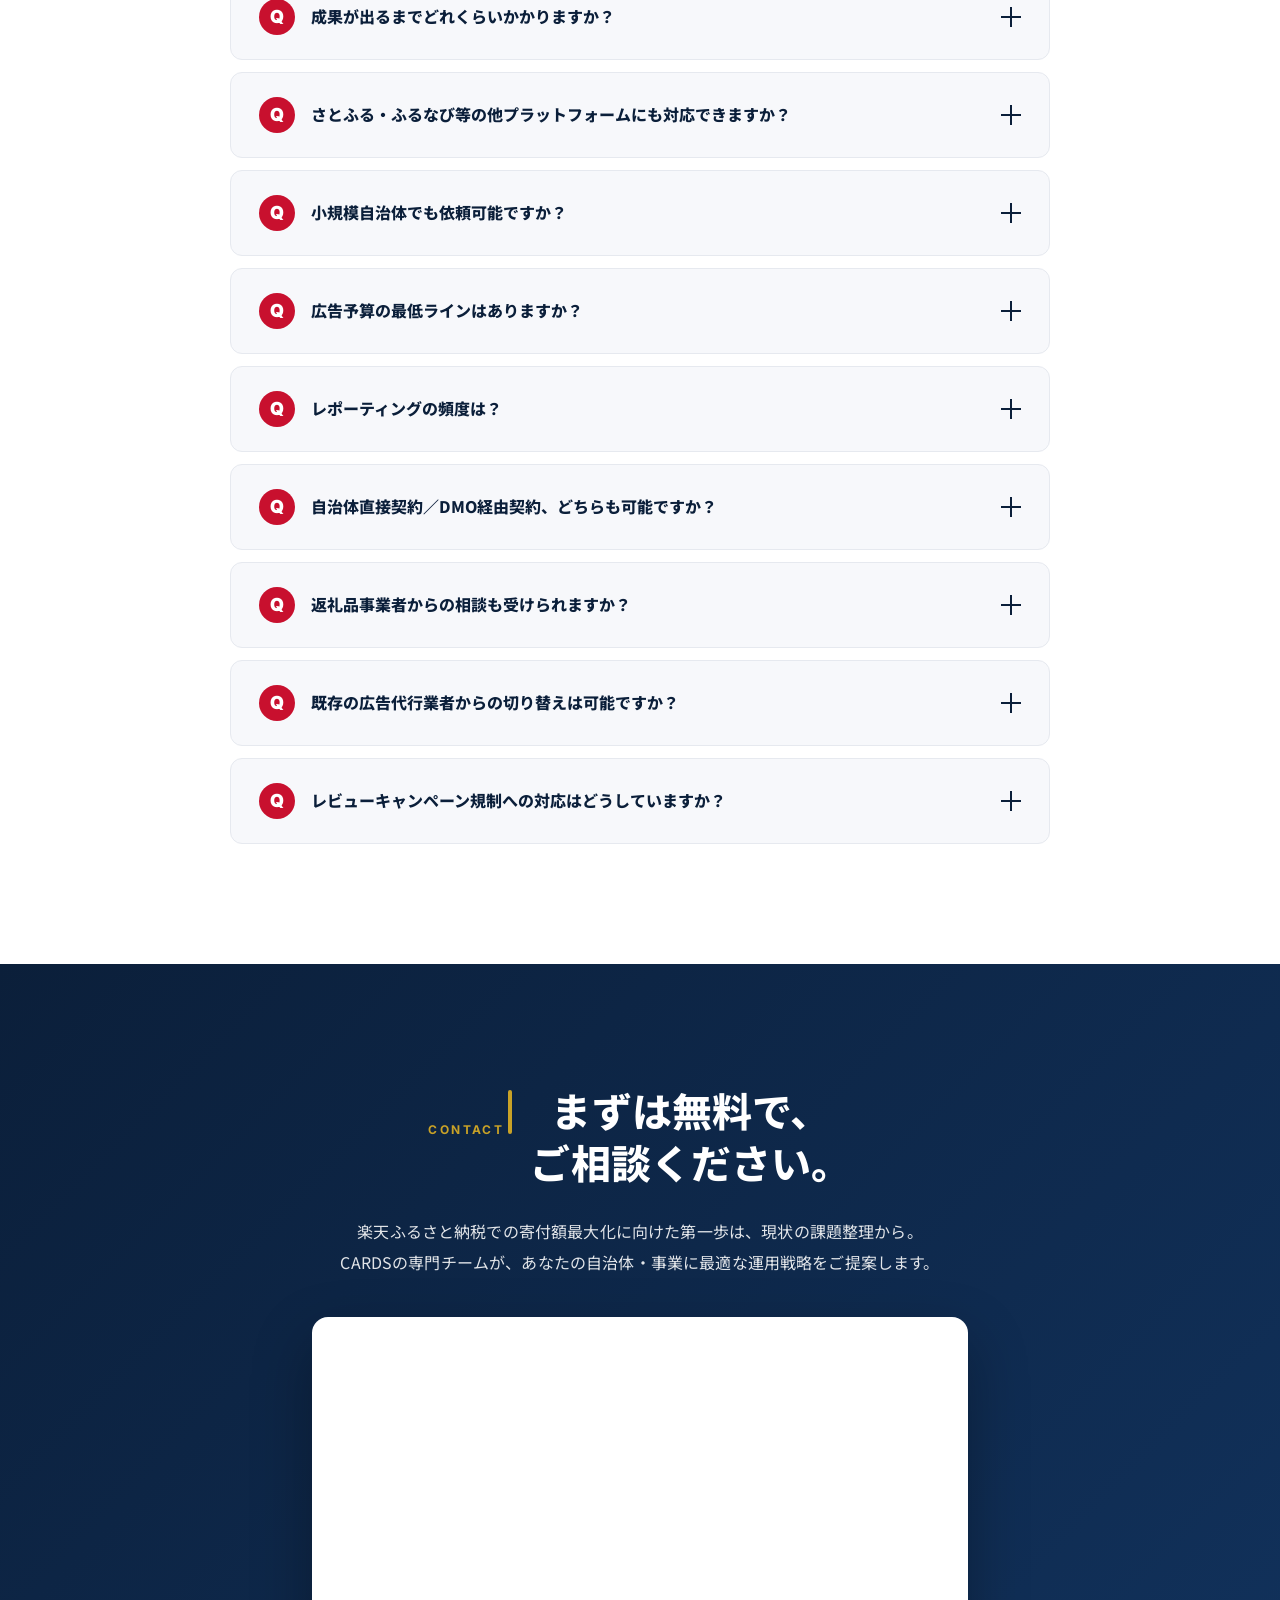
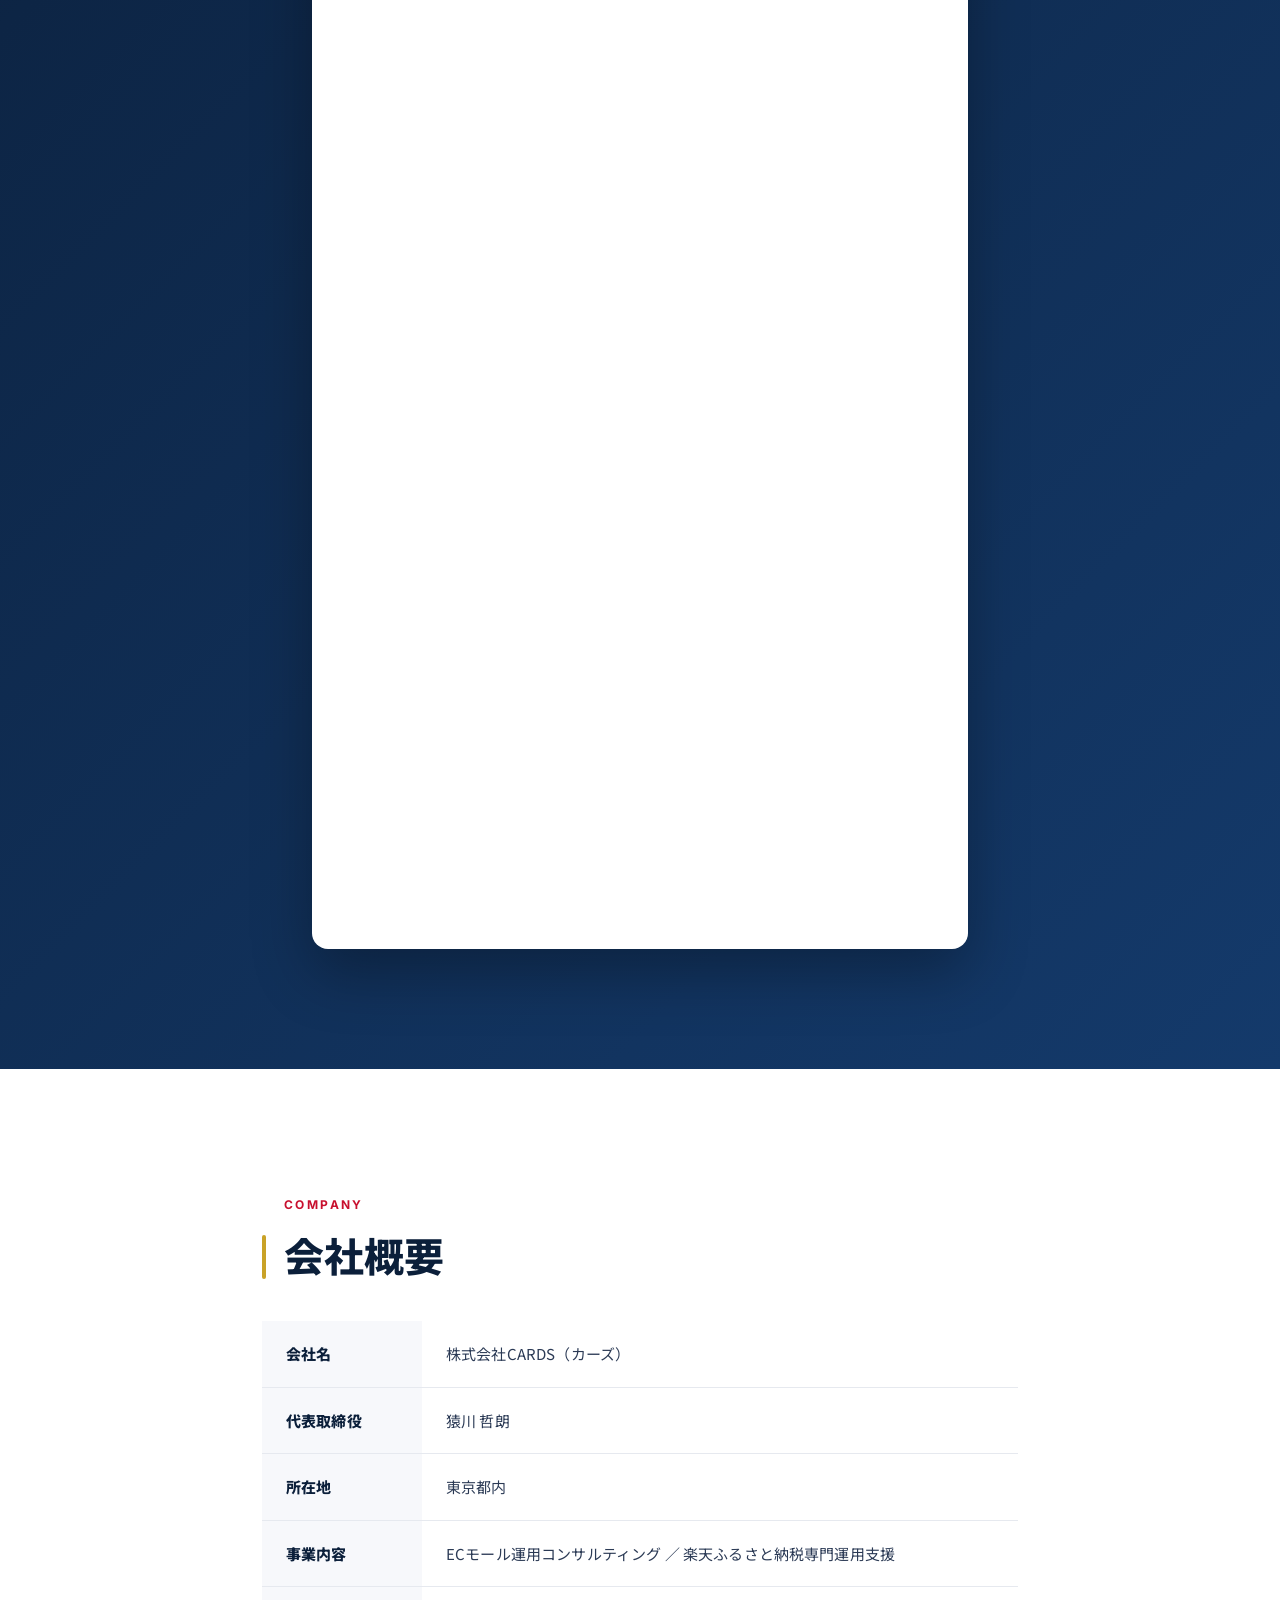
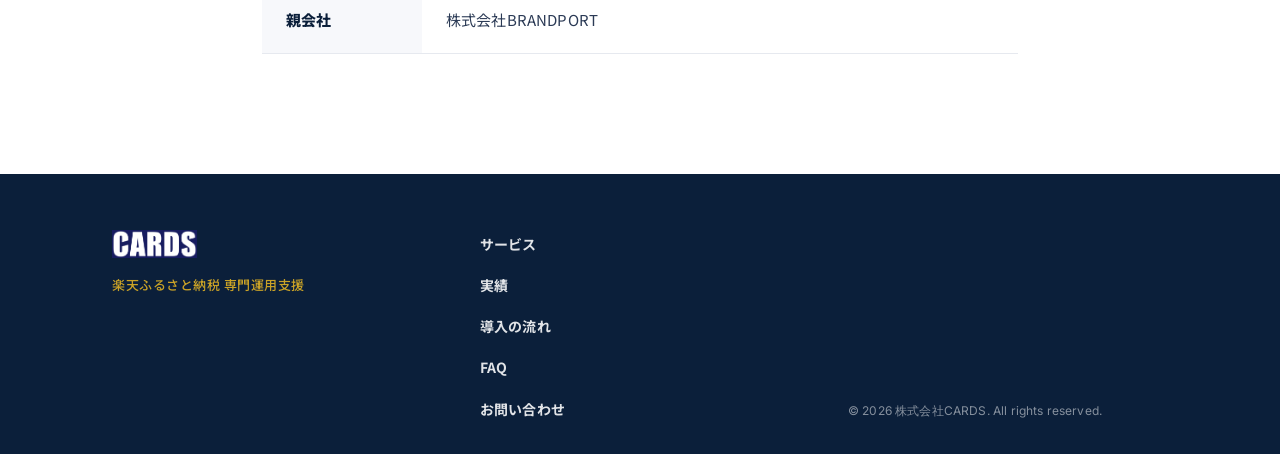
==== commit 7b4917ab: "feat(contact): Google Formsを差し込み https://forms.gle/YdLATEZ42bdZbfKHA を展開した本番フォームURLを埋め込み。 iframe hei" ====
--- a/index.html
+++ b/index.html
@@ -820,8 +820,8 @@
         <p class="section-contact__desc">楽天ふるさと納税での寄付額最大化に向けた第一歩は、現状の課題整理から。<br class="br-pc">CARDSの専門チームが、あなたの自治体・事業に最適な運用戦略をご提案します。</p>
       </div>
       <div class="section-contact__form-wrap">
-        <iframe src="https://docs.google.com/forms/d/e/FORM_ID_PLACEHOLDER/viewform?embedded=true"
-          width="100%" height="880" frameborder="0" marginheight="0" marginwidth="0" class="section-contact__form"
+        <iframe src="https://docs.google.com/forms/d/e/1FAIpQLScNuz63L1AEf4Z_R9ARZxGdfxZeMy-Q3WVMrBdUh8uNHY-iPg/viewform?embedded=true"
+          width="100%" height="1200" frameborder="0" marginheight="0" marginwidth="0" class="section-contact__form"
           title="無料相談フォーム">読み込んでいます…</iframe>
       </div>
     </div>
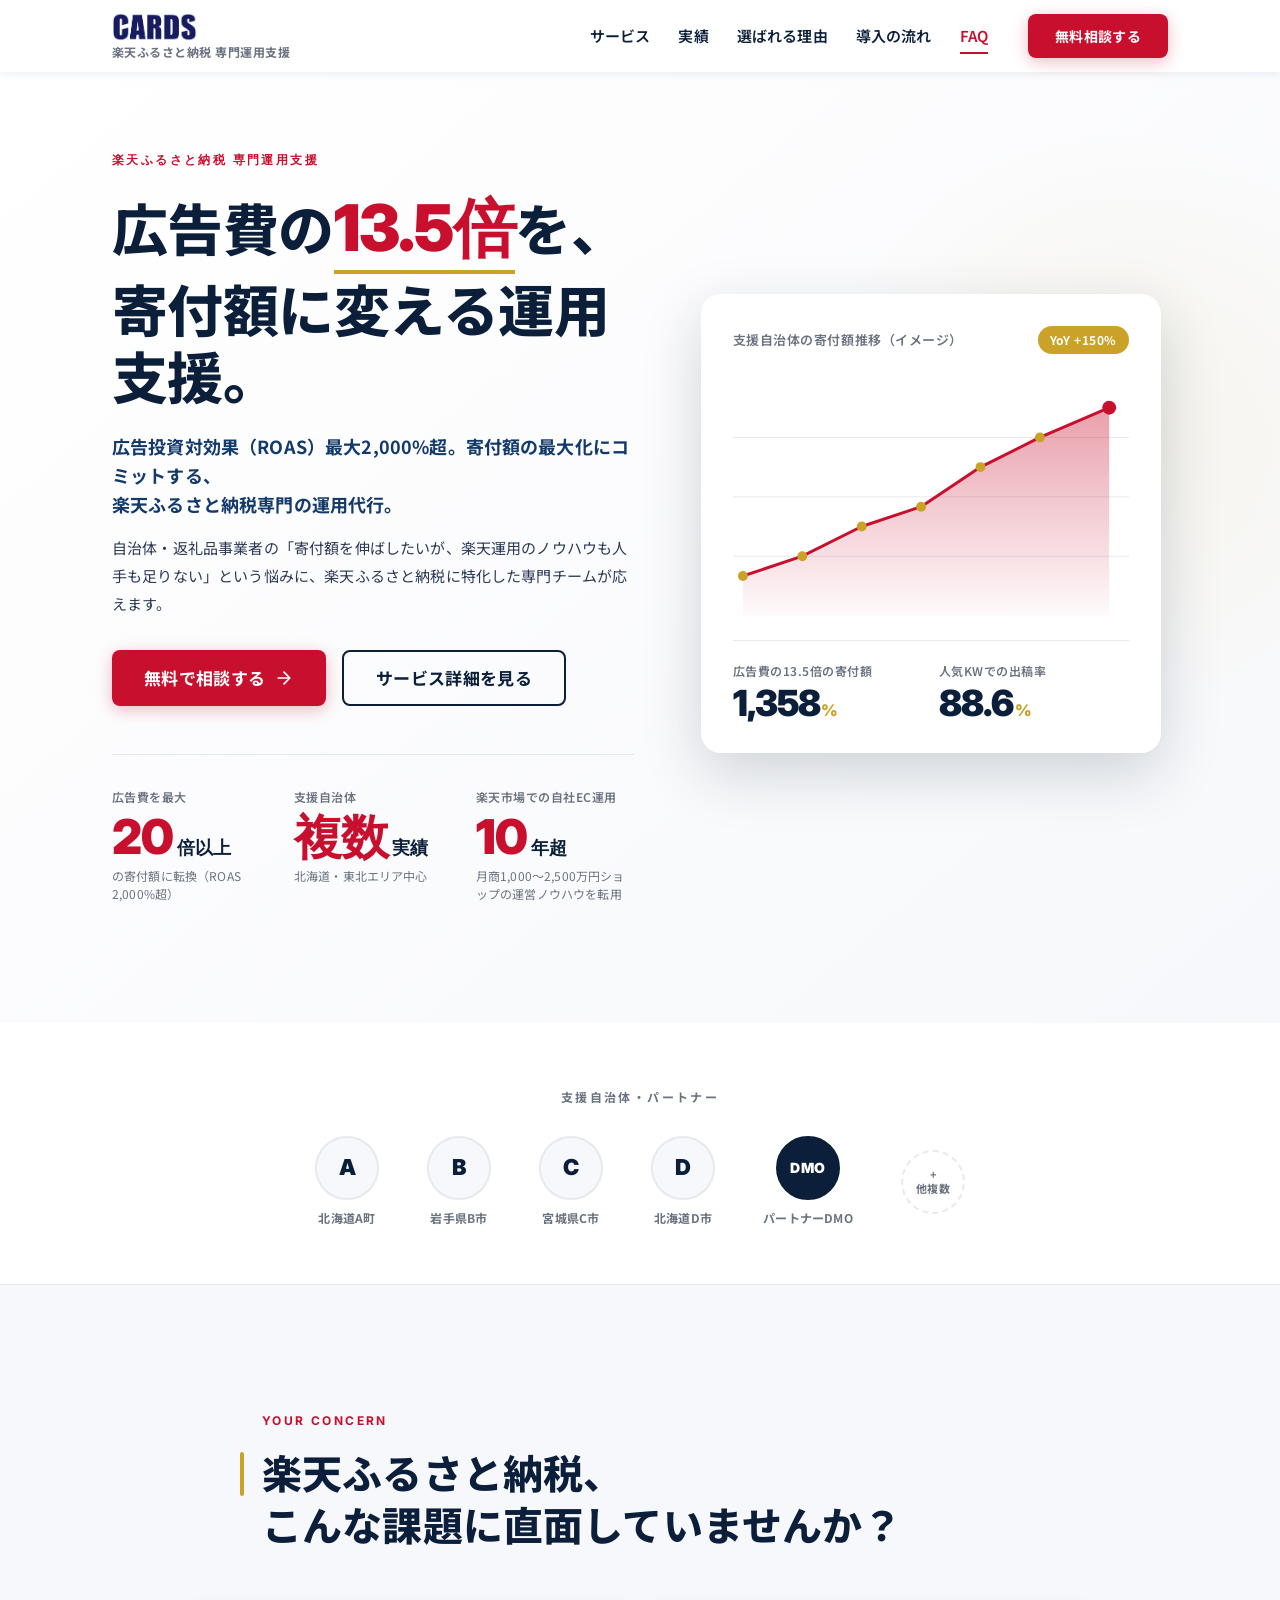
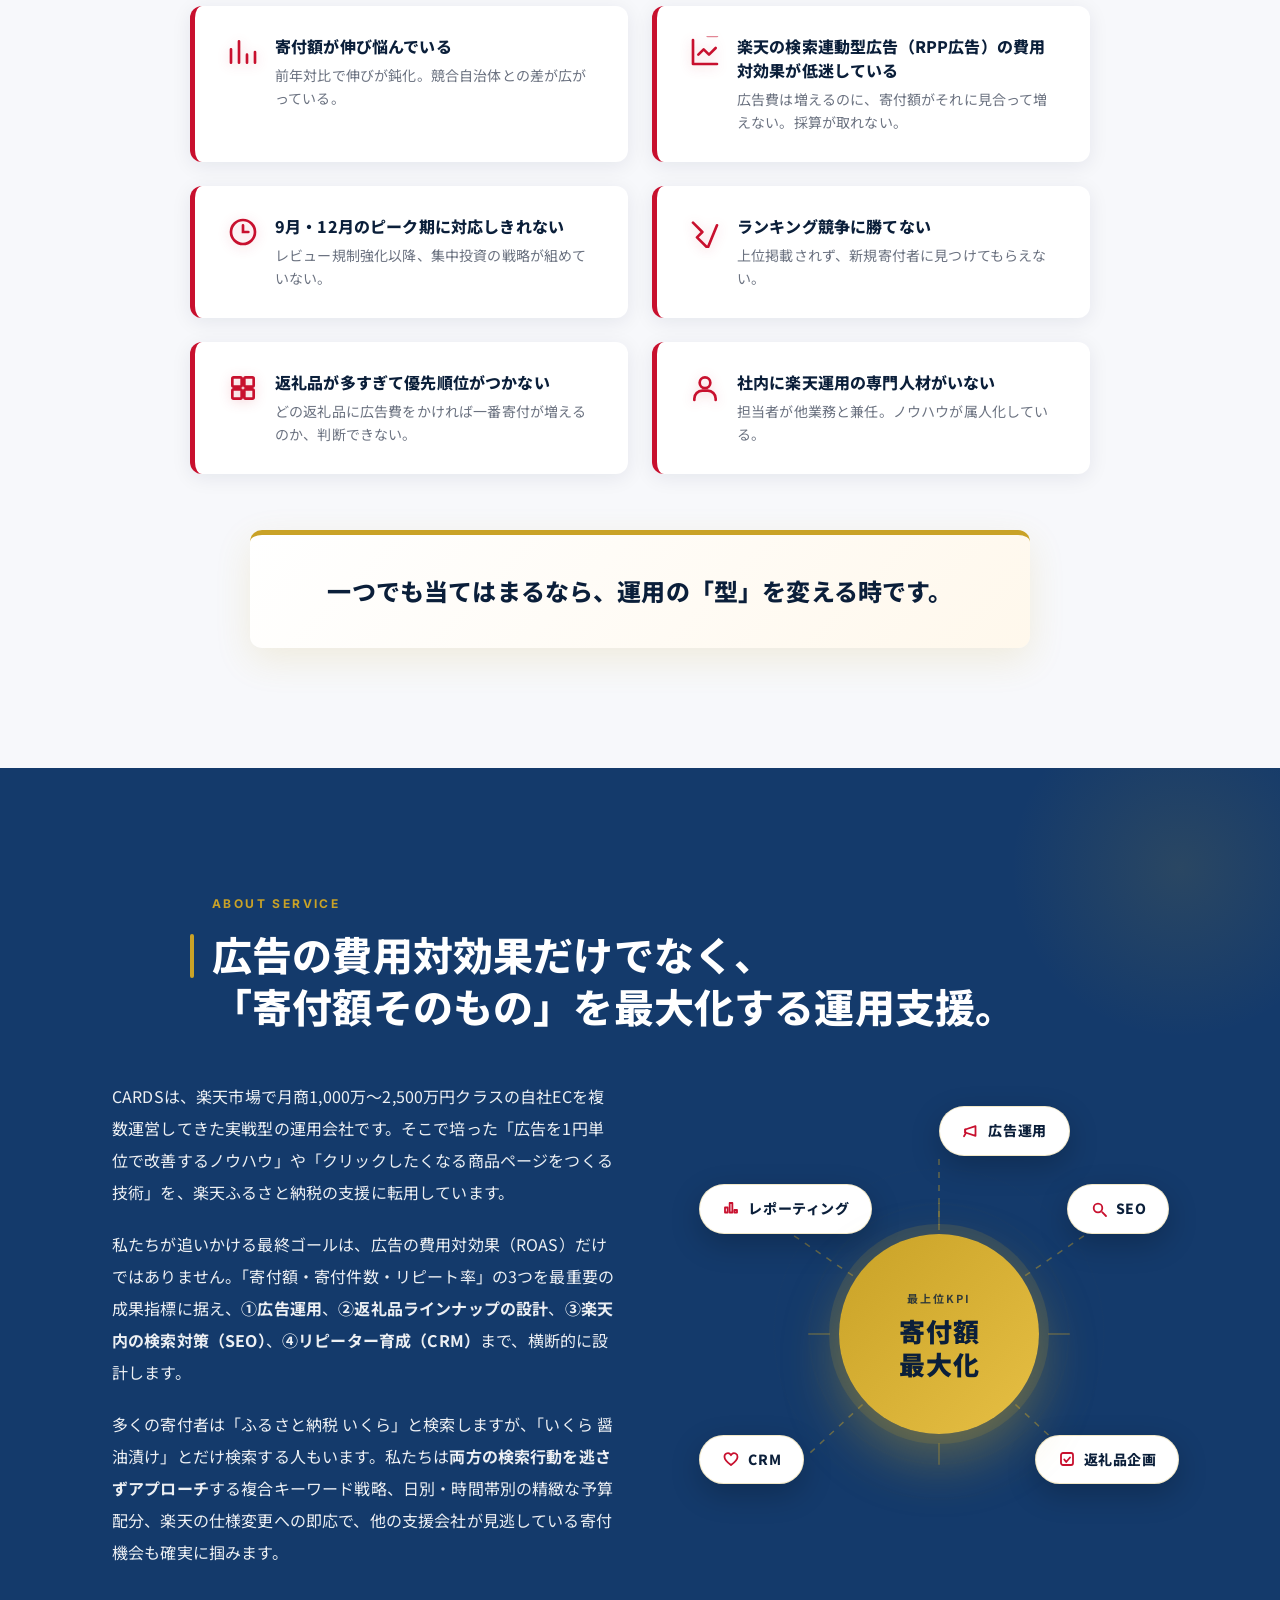
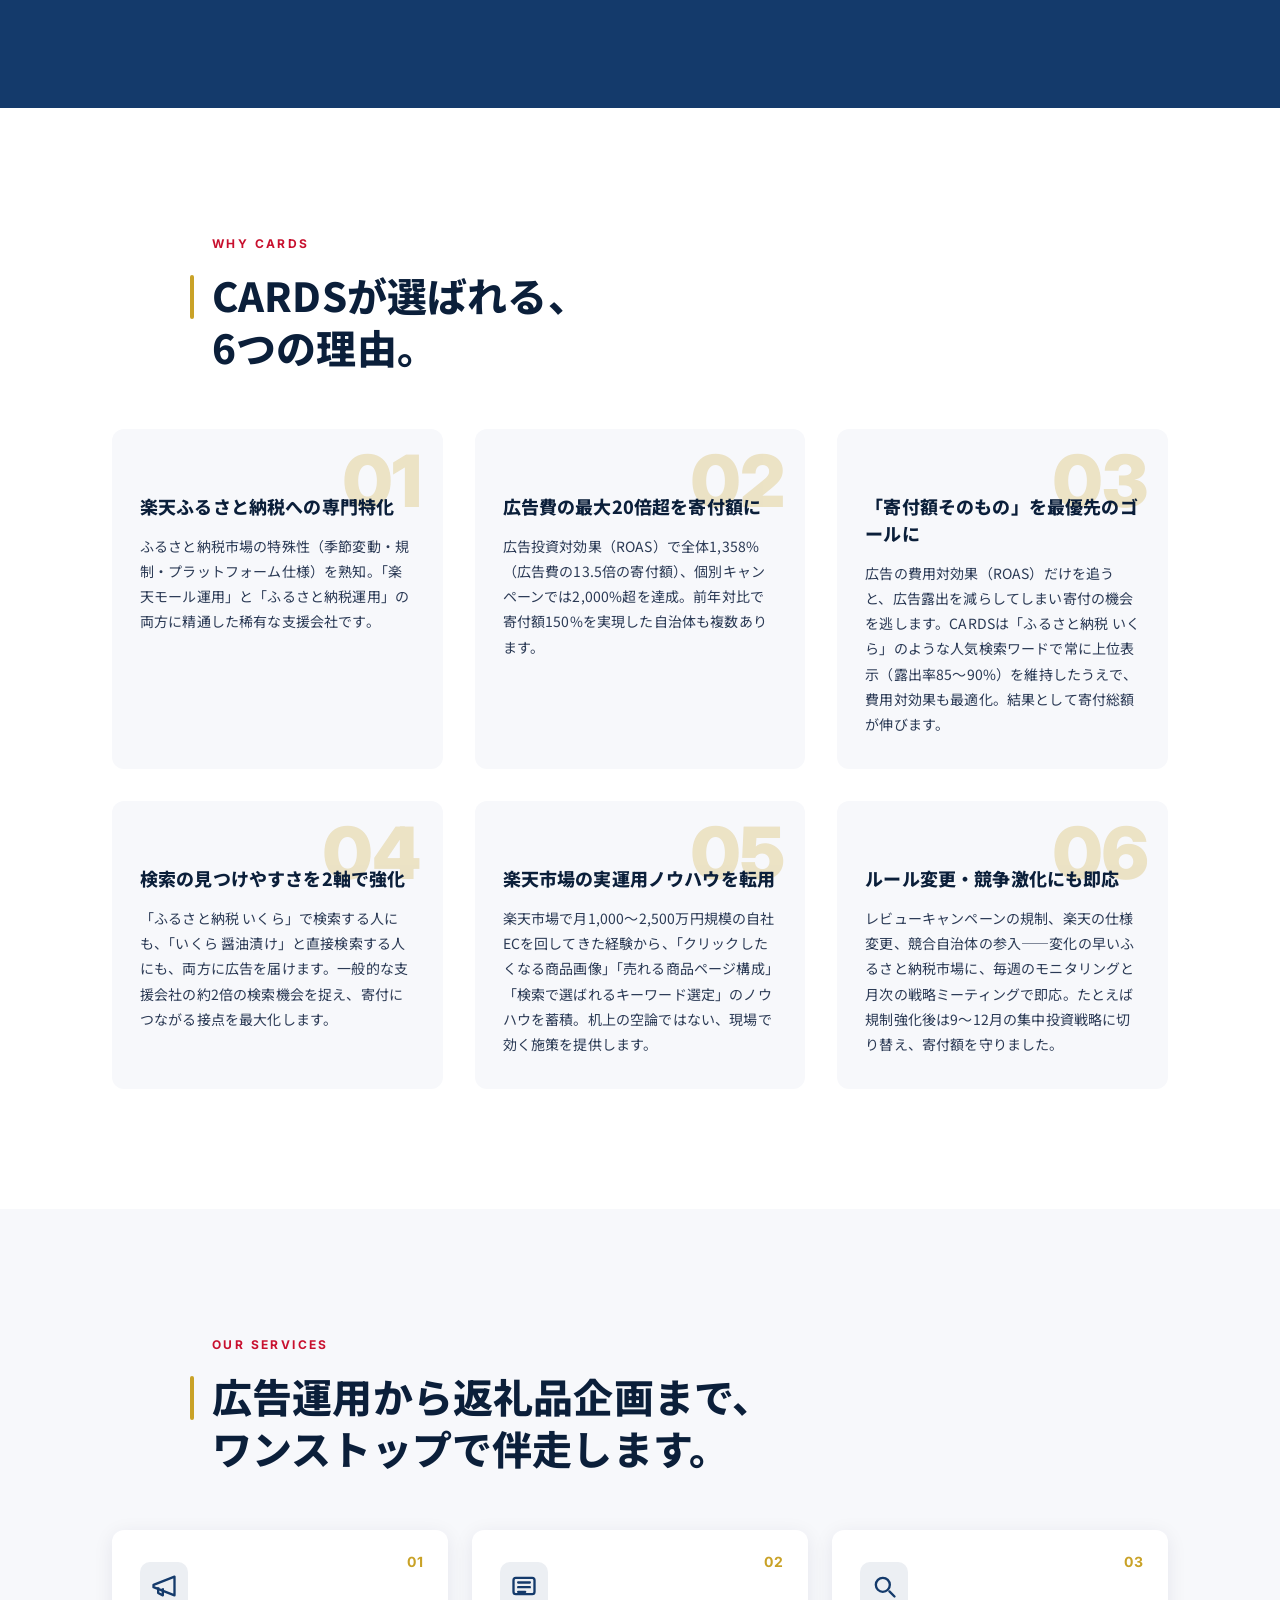
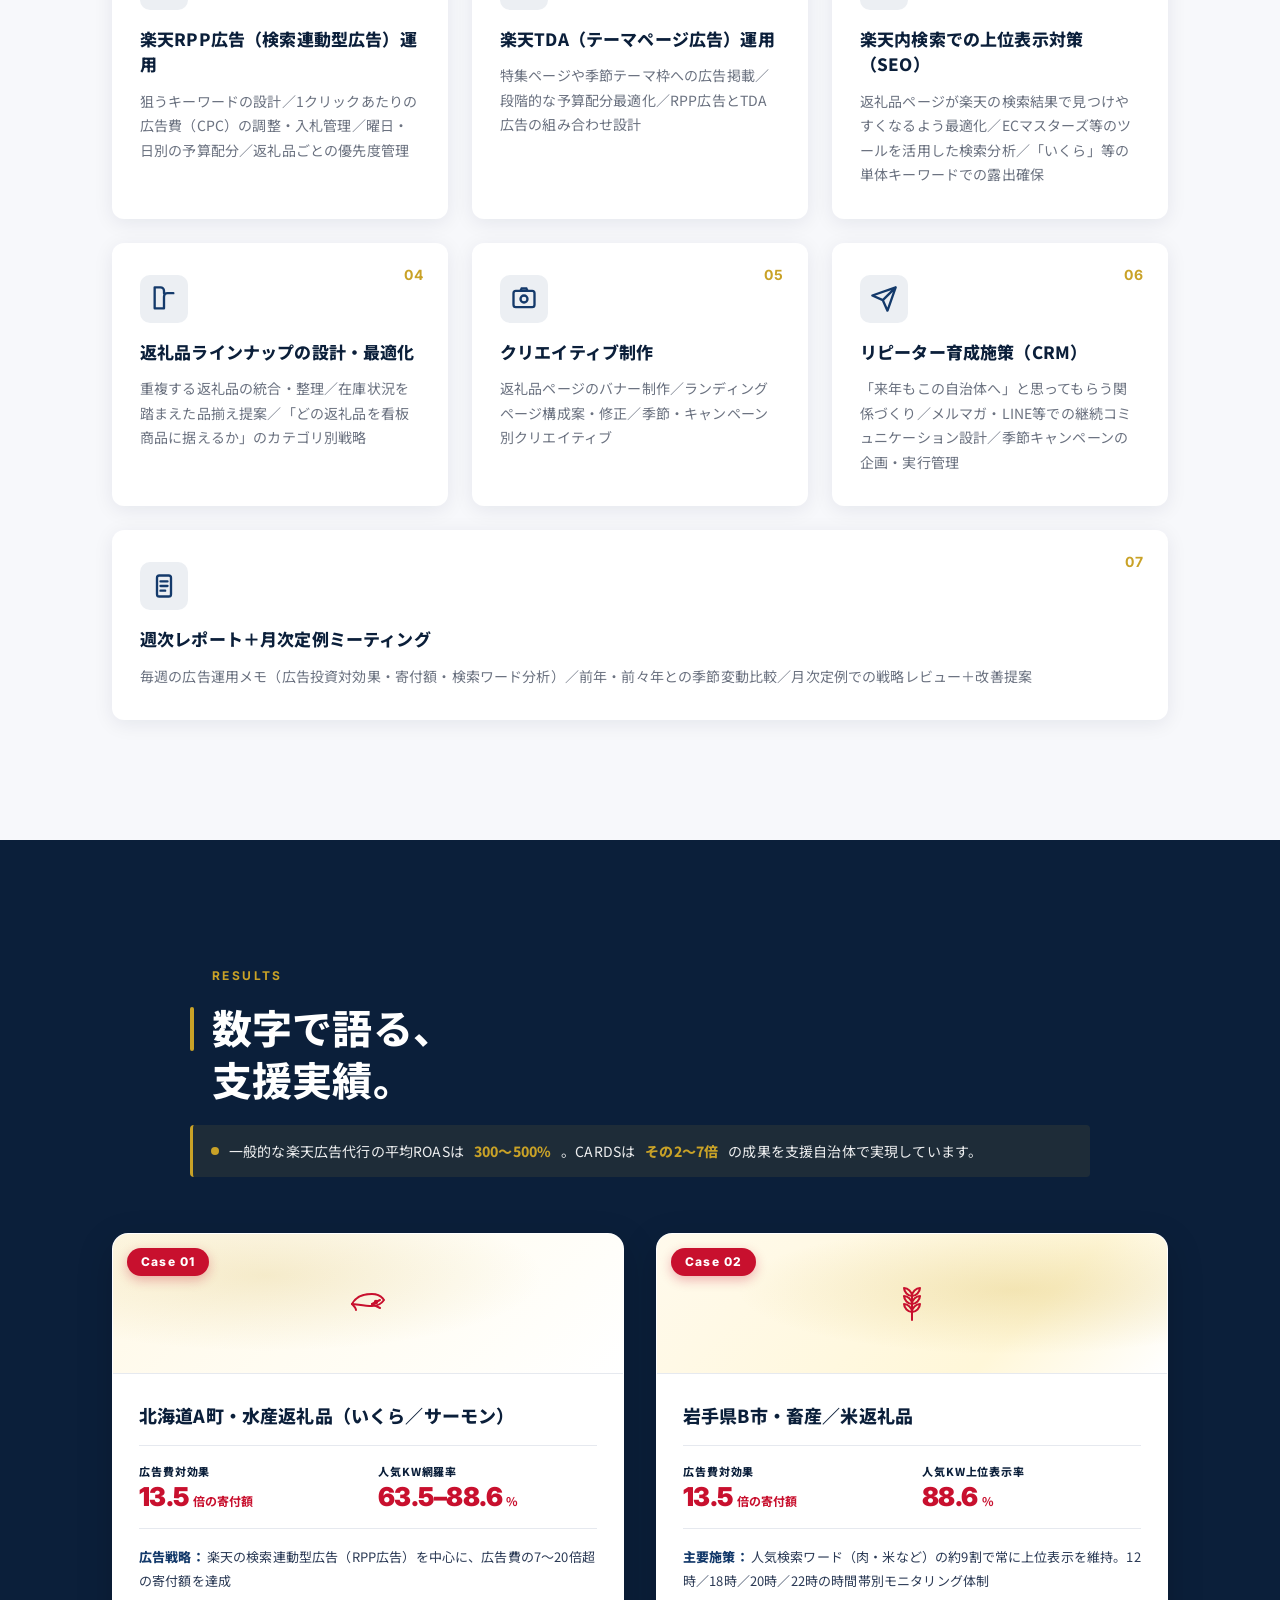
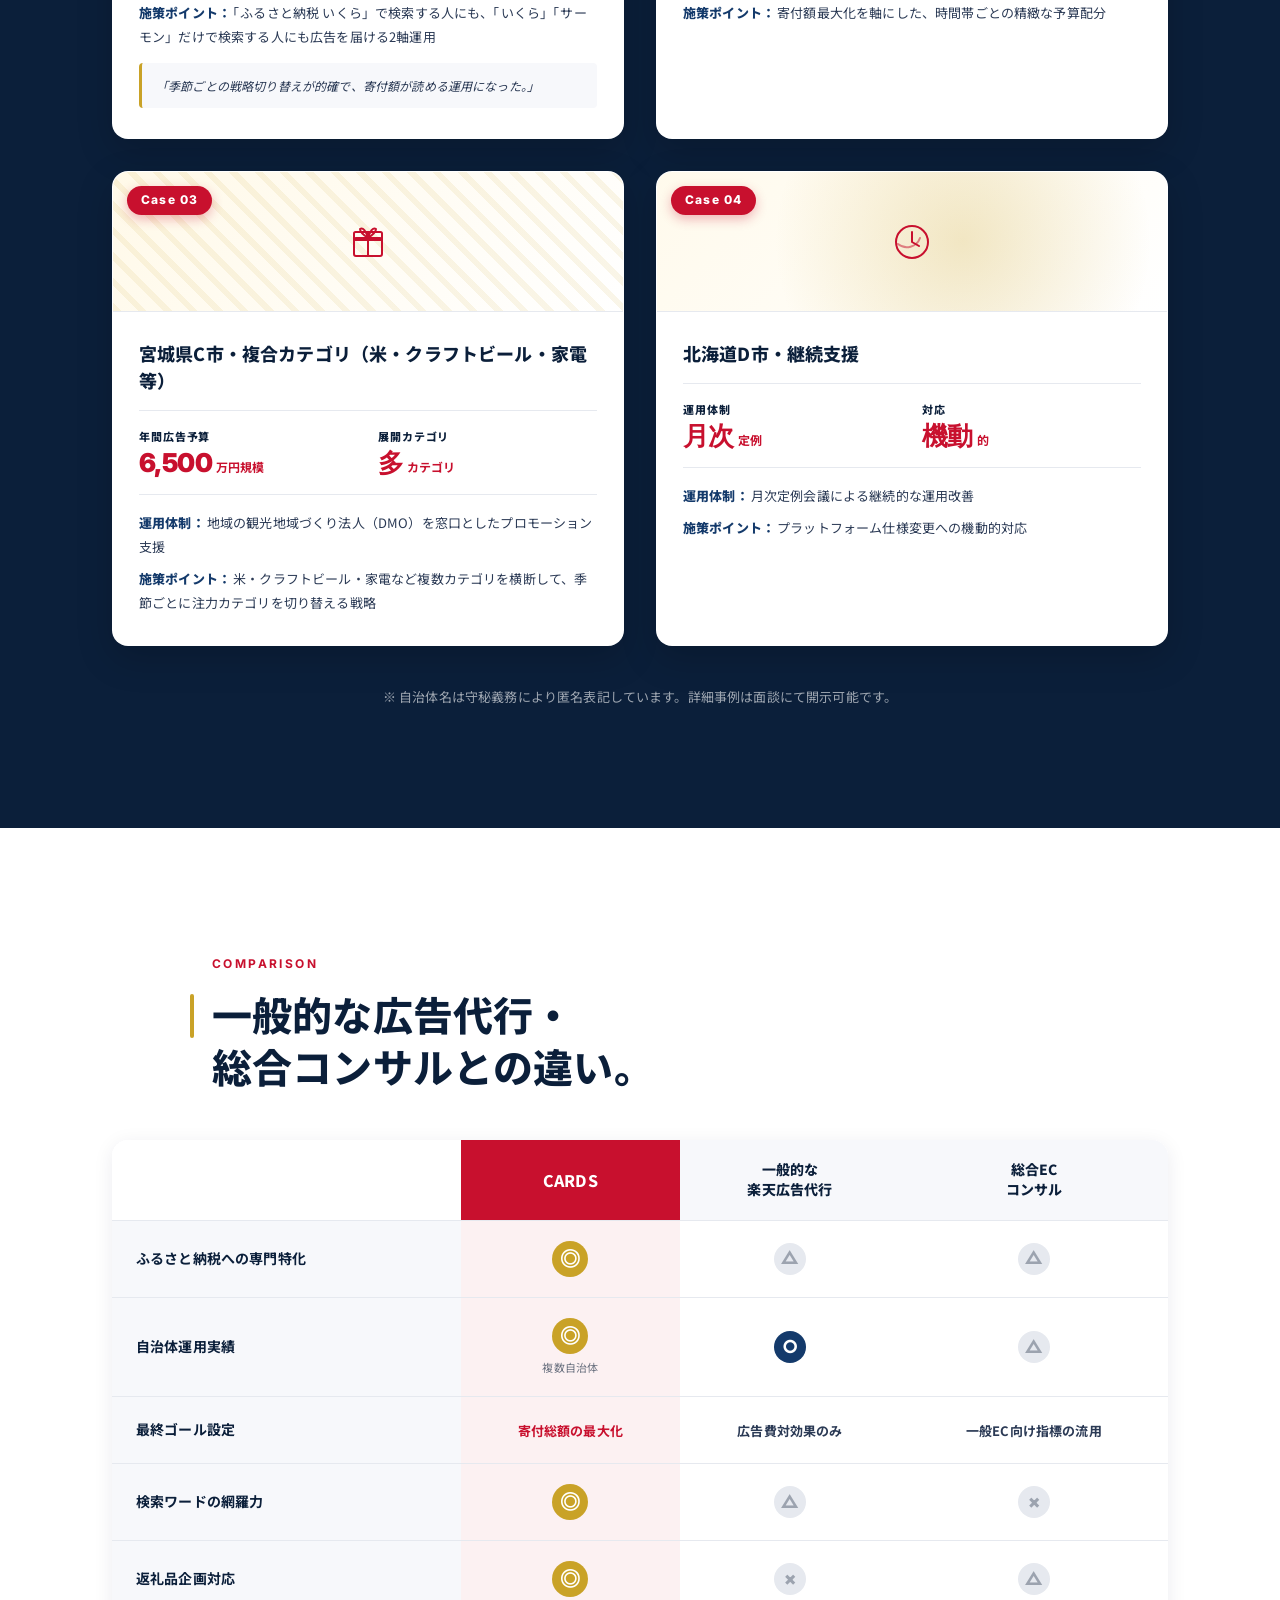
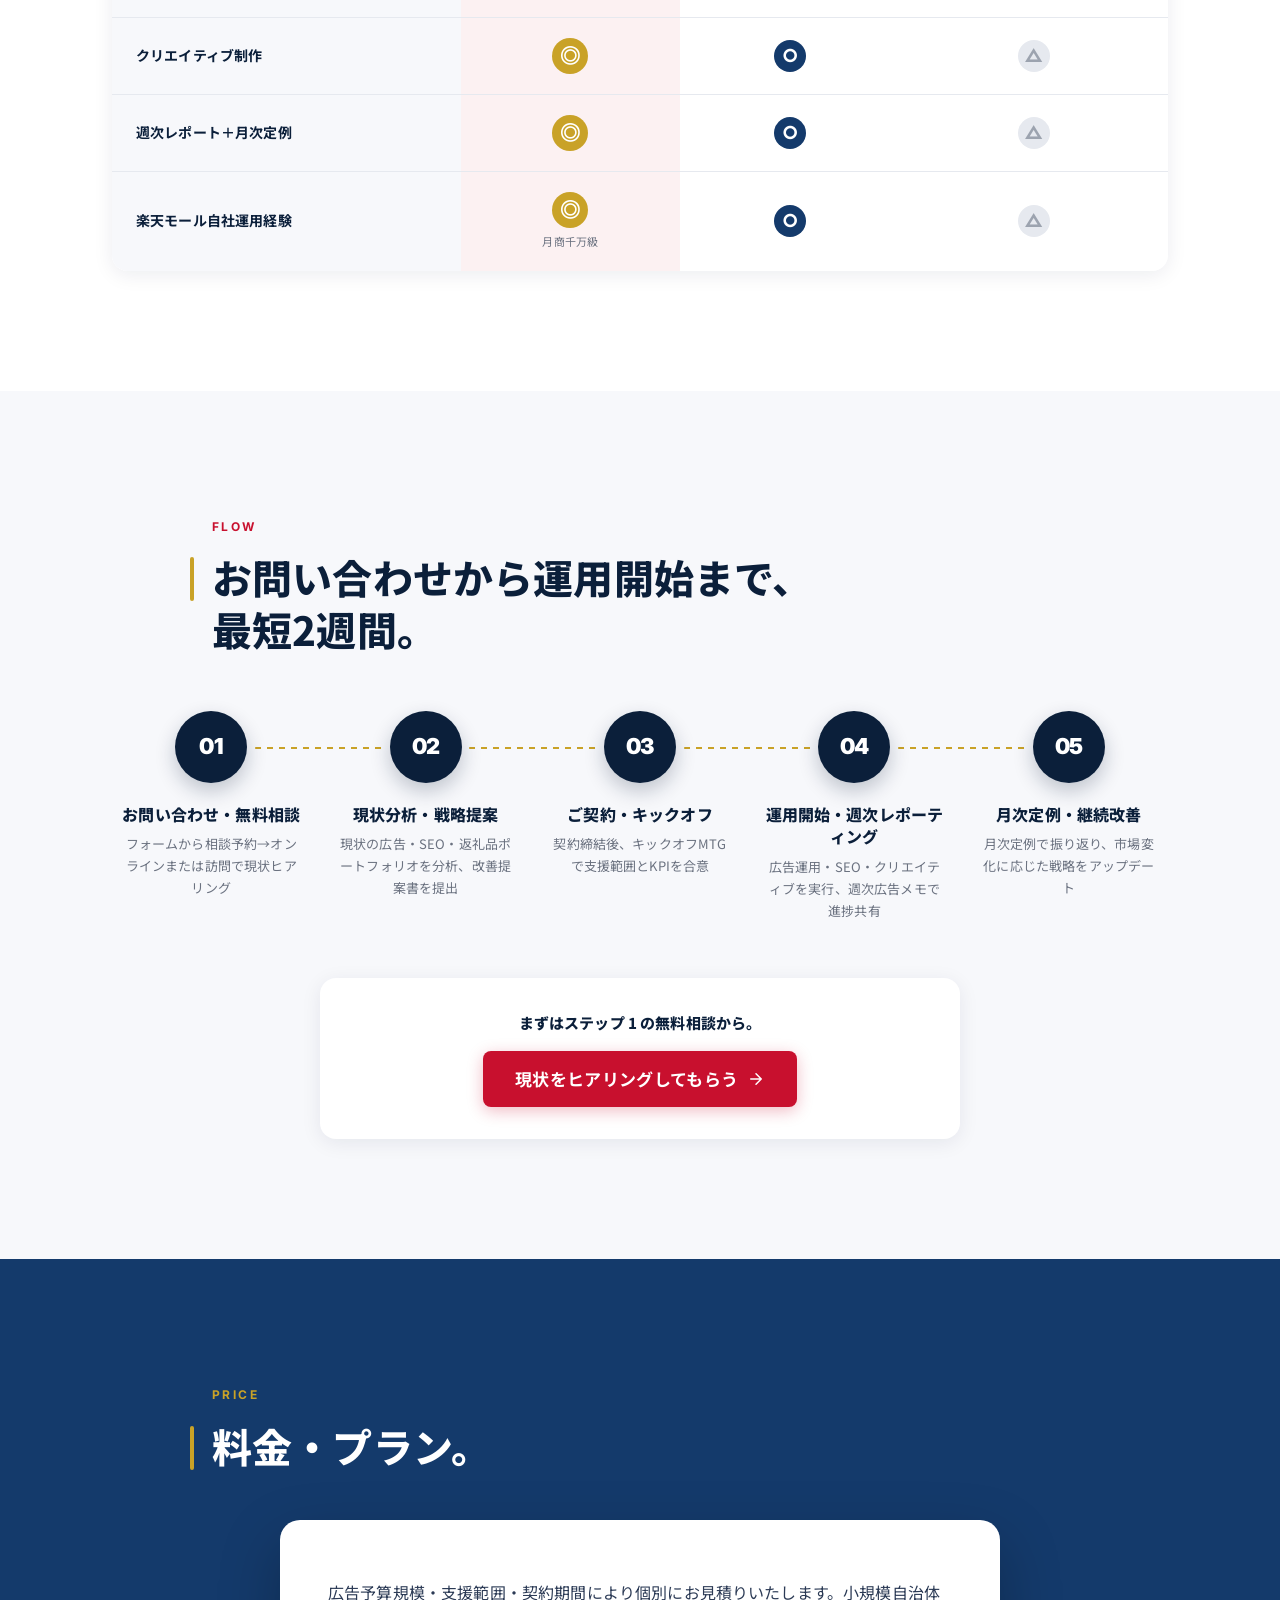
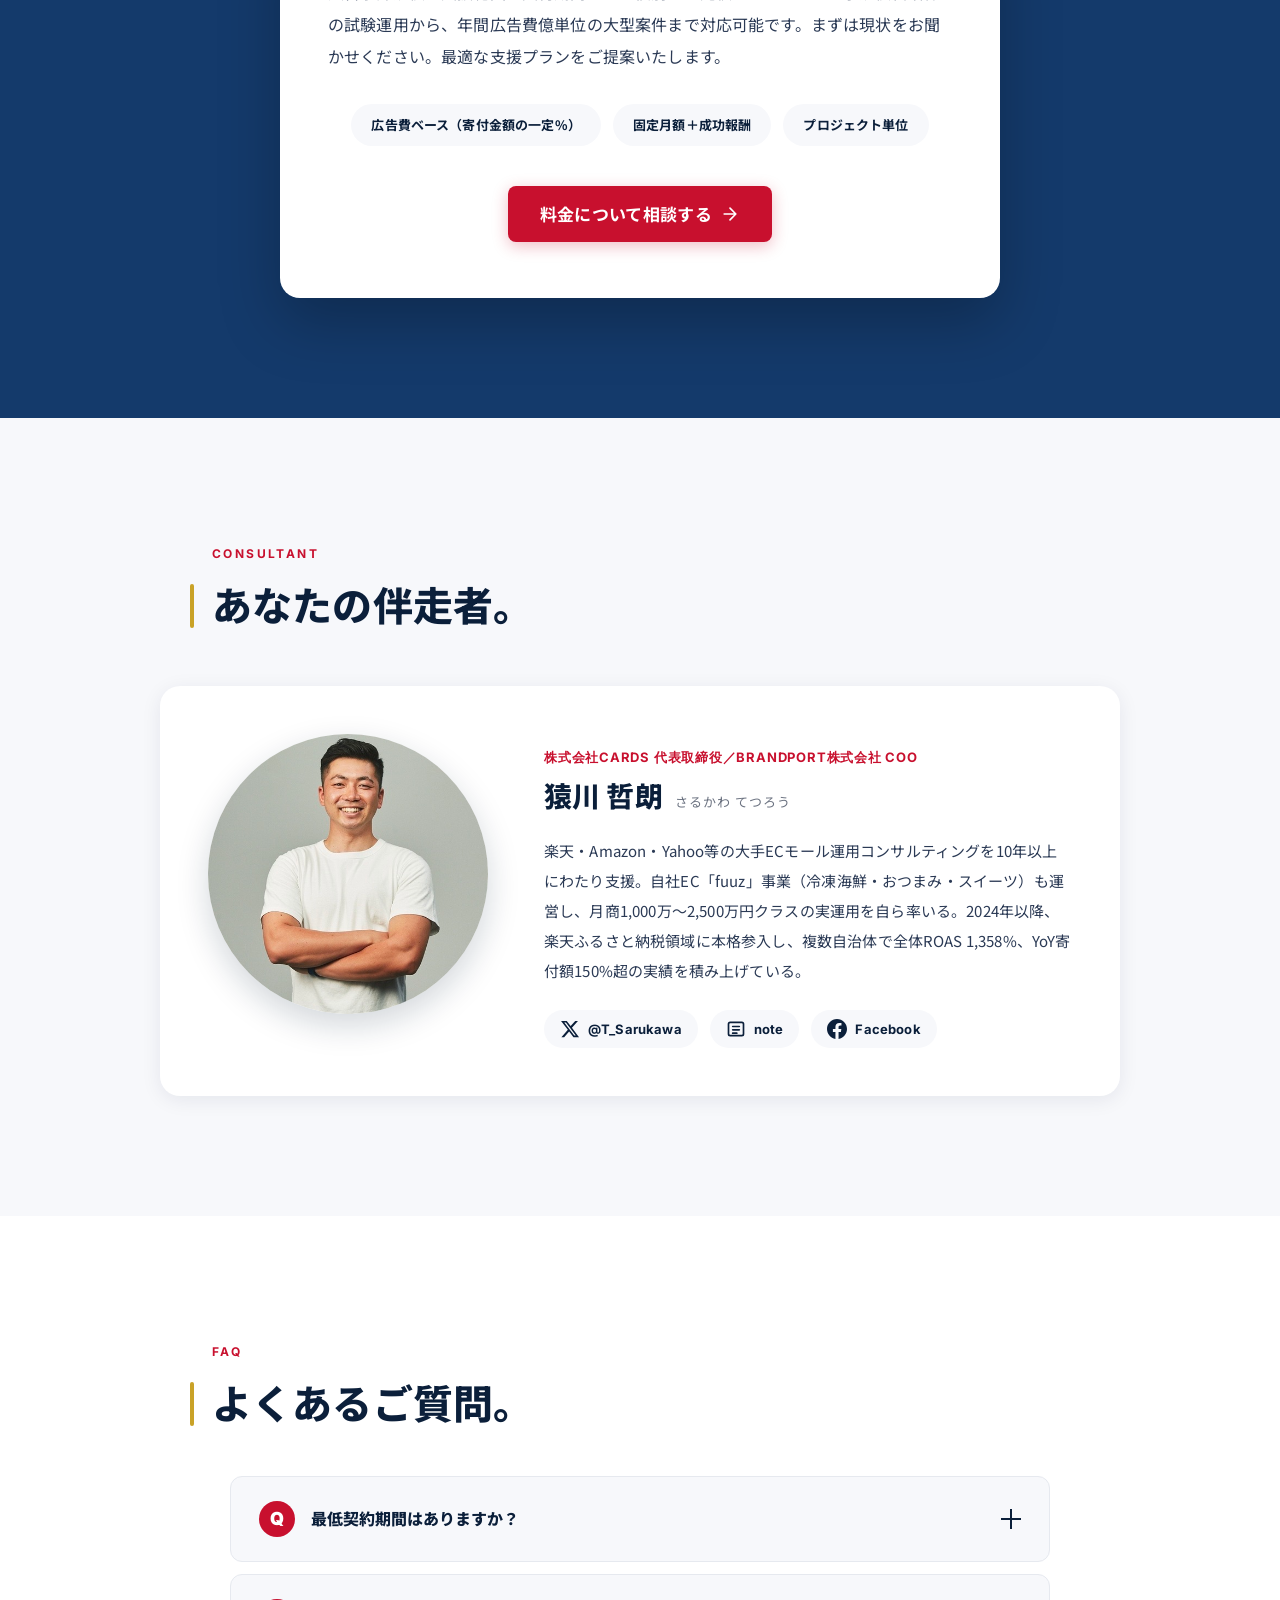
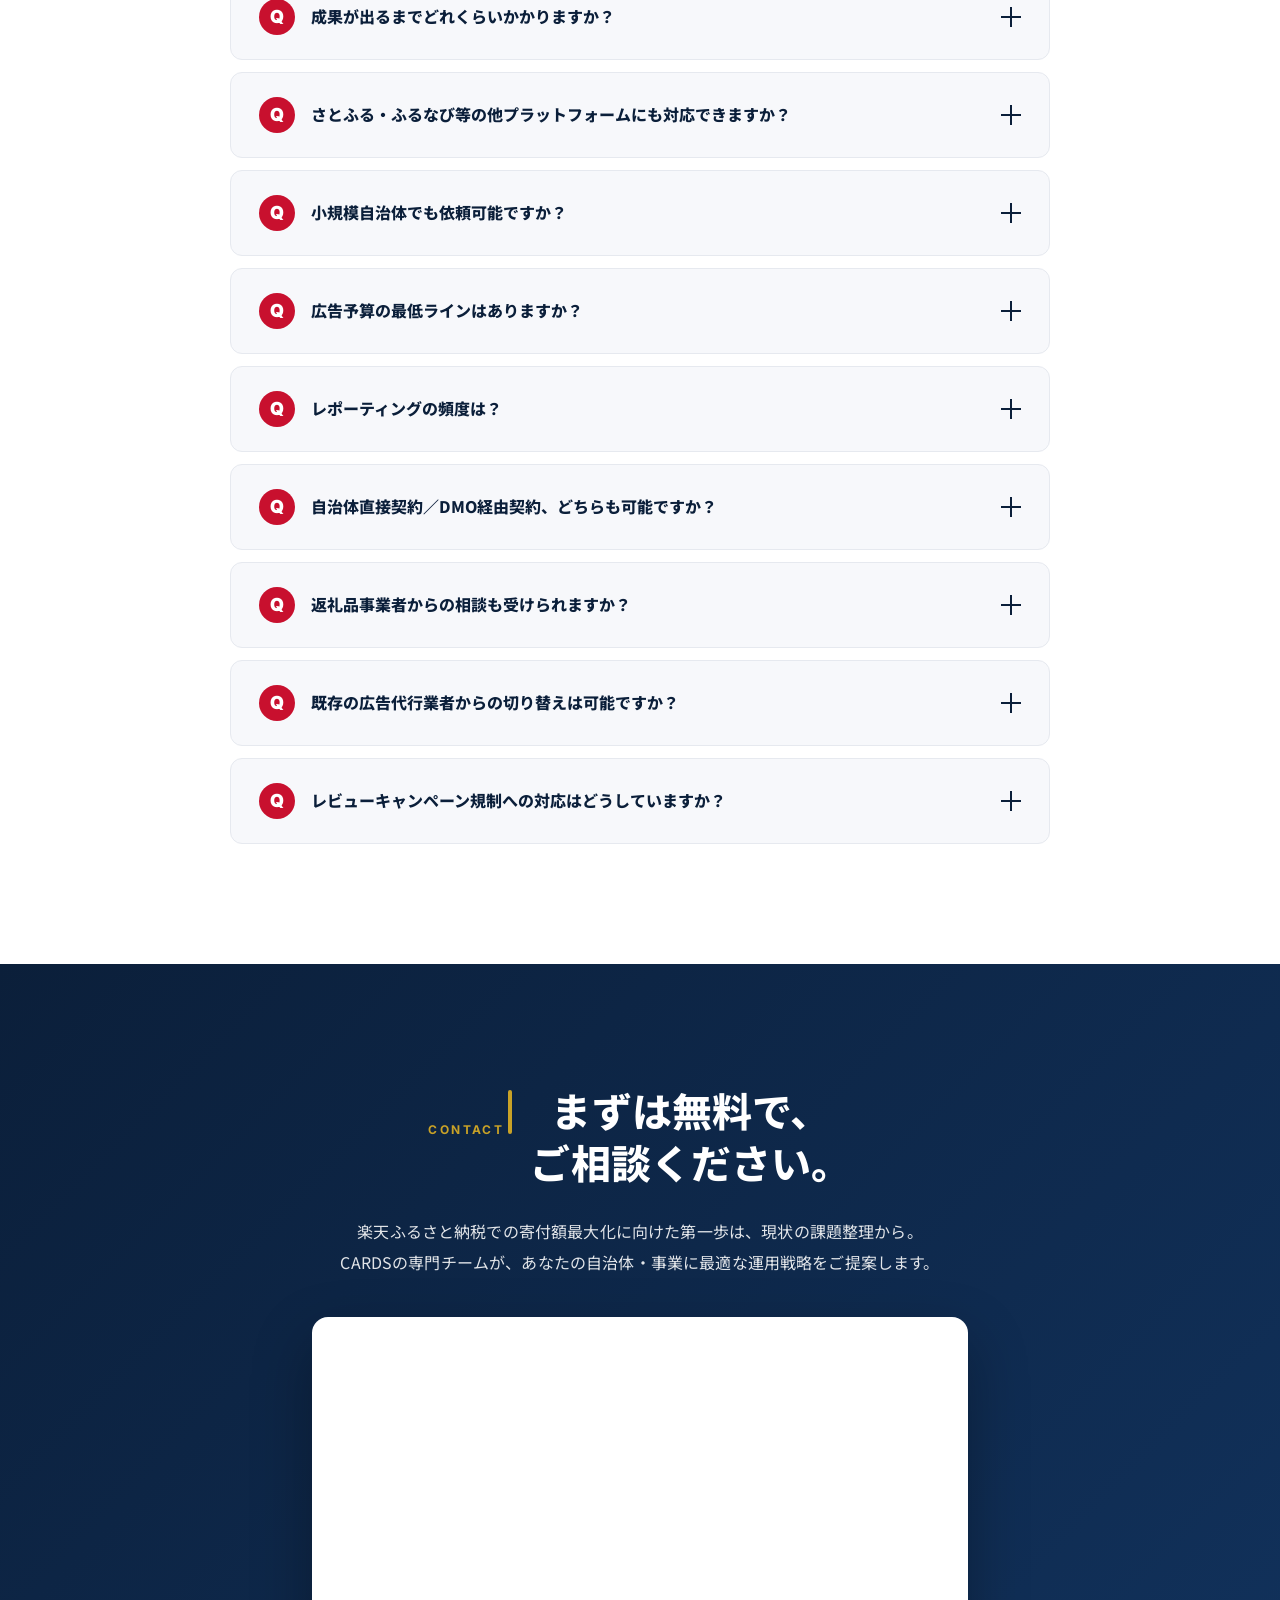
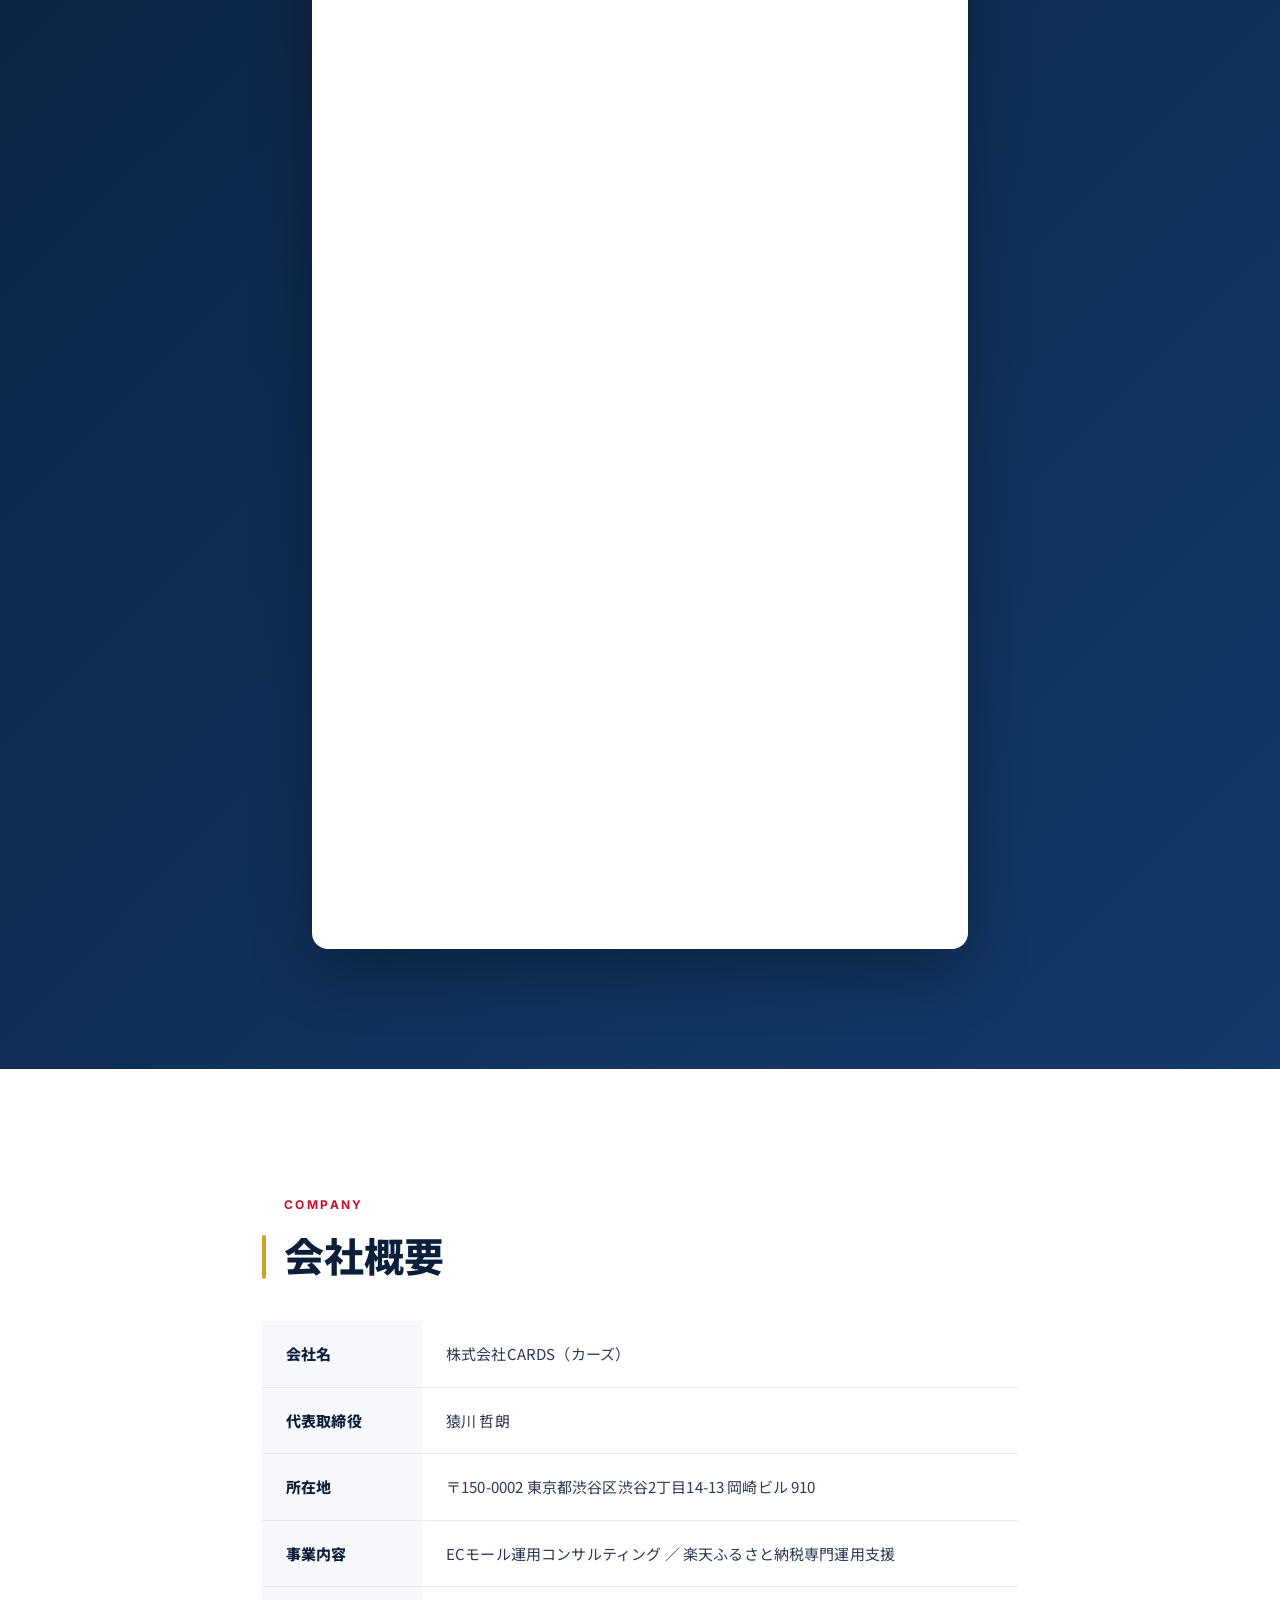
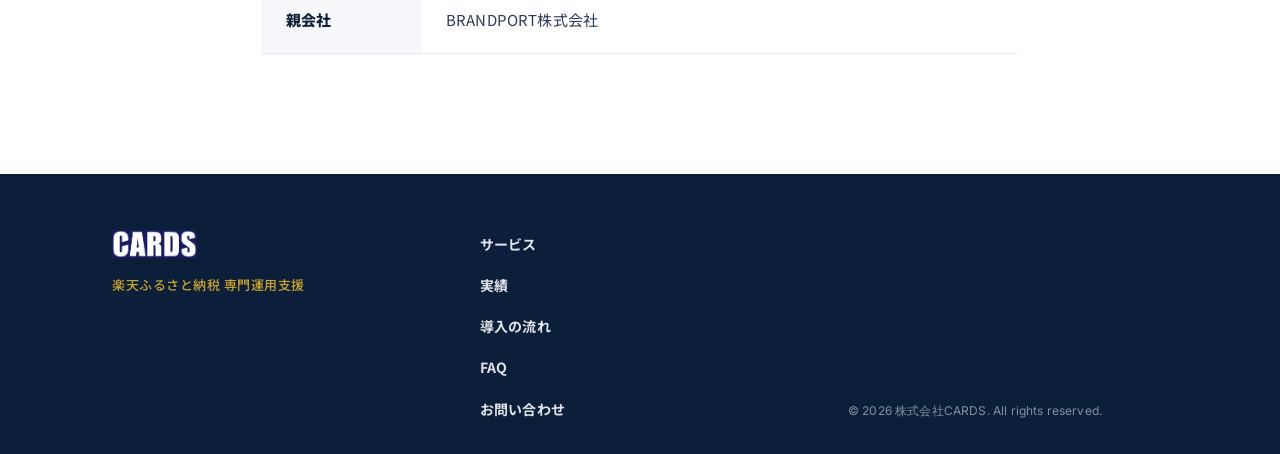
==== commit 06e1afd7: "fix(company): 会社概要の所在地と親会社表記を修正 - 所在地: 東京都内 → 〒150-0002 東京都渋谷区渋谷2丁目14-13 岡崎ビル 910 - 親会社: 株式会社BRANDPO" ====
--- a/index.html
+++ b/index.html
@@ -727,7 +727,7 @@
           <img src="assets/images/sarukawa-tetsuro.jpg" alt="猿川 哲朗" class="section-consultant__img" loading="lazy">
         </div>
         <div class="section-consultant__info">
-          <p class="section-consultant__role">株式会社CARDS 代表取締役／株式会社BRANDPORT COO</p>
+          <p class="section-consultant__role">株式会社CARDS 代表取締役／BRANDPORT株式会社 COO</p>
           <h3 class="section-consultant__name">猿川 哲朗<span class="section-consultant__name-ruby">さるかわ てつろう</span></h3>
           <p class="section-consultant__bio">楽天・Amazon・Yahoo等の大手ECモール運用コンサルティングを10年以上にわたり支援。自社EC「fuuz」事業（冷凍海鮮・おつまみ・スイーツ）も運営し、月商1,000万〜2,500万円クラスの実運用を自ら率いる。2024年以降、楽天ふるさと納税領域に本格参入し、複数自治体で全体ROAS 1,358%、YoY寄付額150%超の実績を積み上げている。</p>
           <ul class="section-consultant__sns">
@@ -848,7 +848,7 @@
           </tr>
           <tr>
             <th scope="row">所在地</th>
-            <td>東京都内</td>
+            <td>〒150-0002 東京都渋谷区渋谷2丁目14-13 岡崎ビル 910</td>
           </tr>
           <tr>
             <th scope="row">事業内容</th>
@@ -856,7 +856,7 @@
           </tr>
           <tr>
             <th scope="row">親会社</th>
-            <td>株式会社BRANDPORT</td>
+            <td>BRANDPORT株式会社</td>
           </tr>
         </tbody>
       </table>
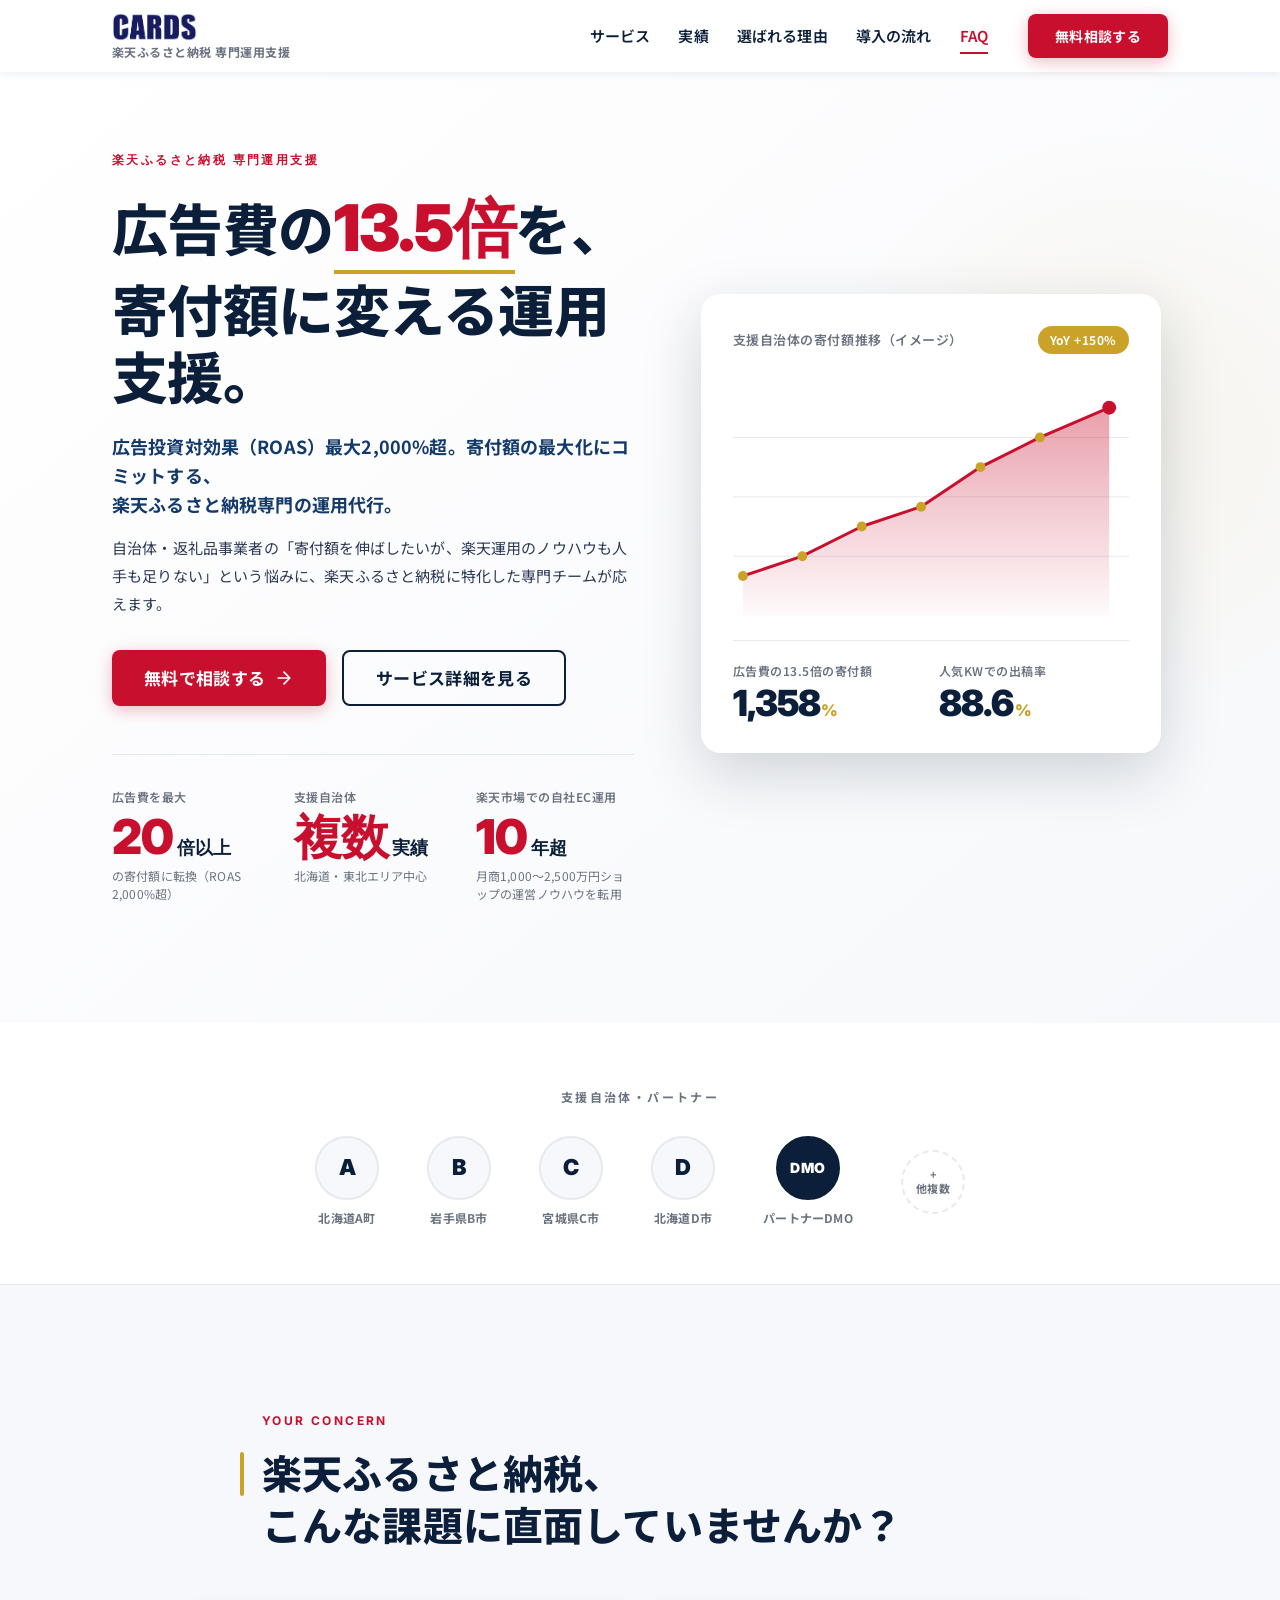
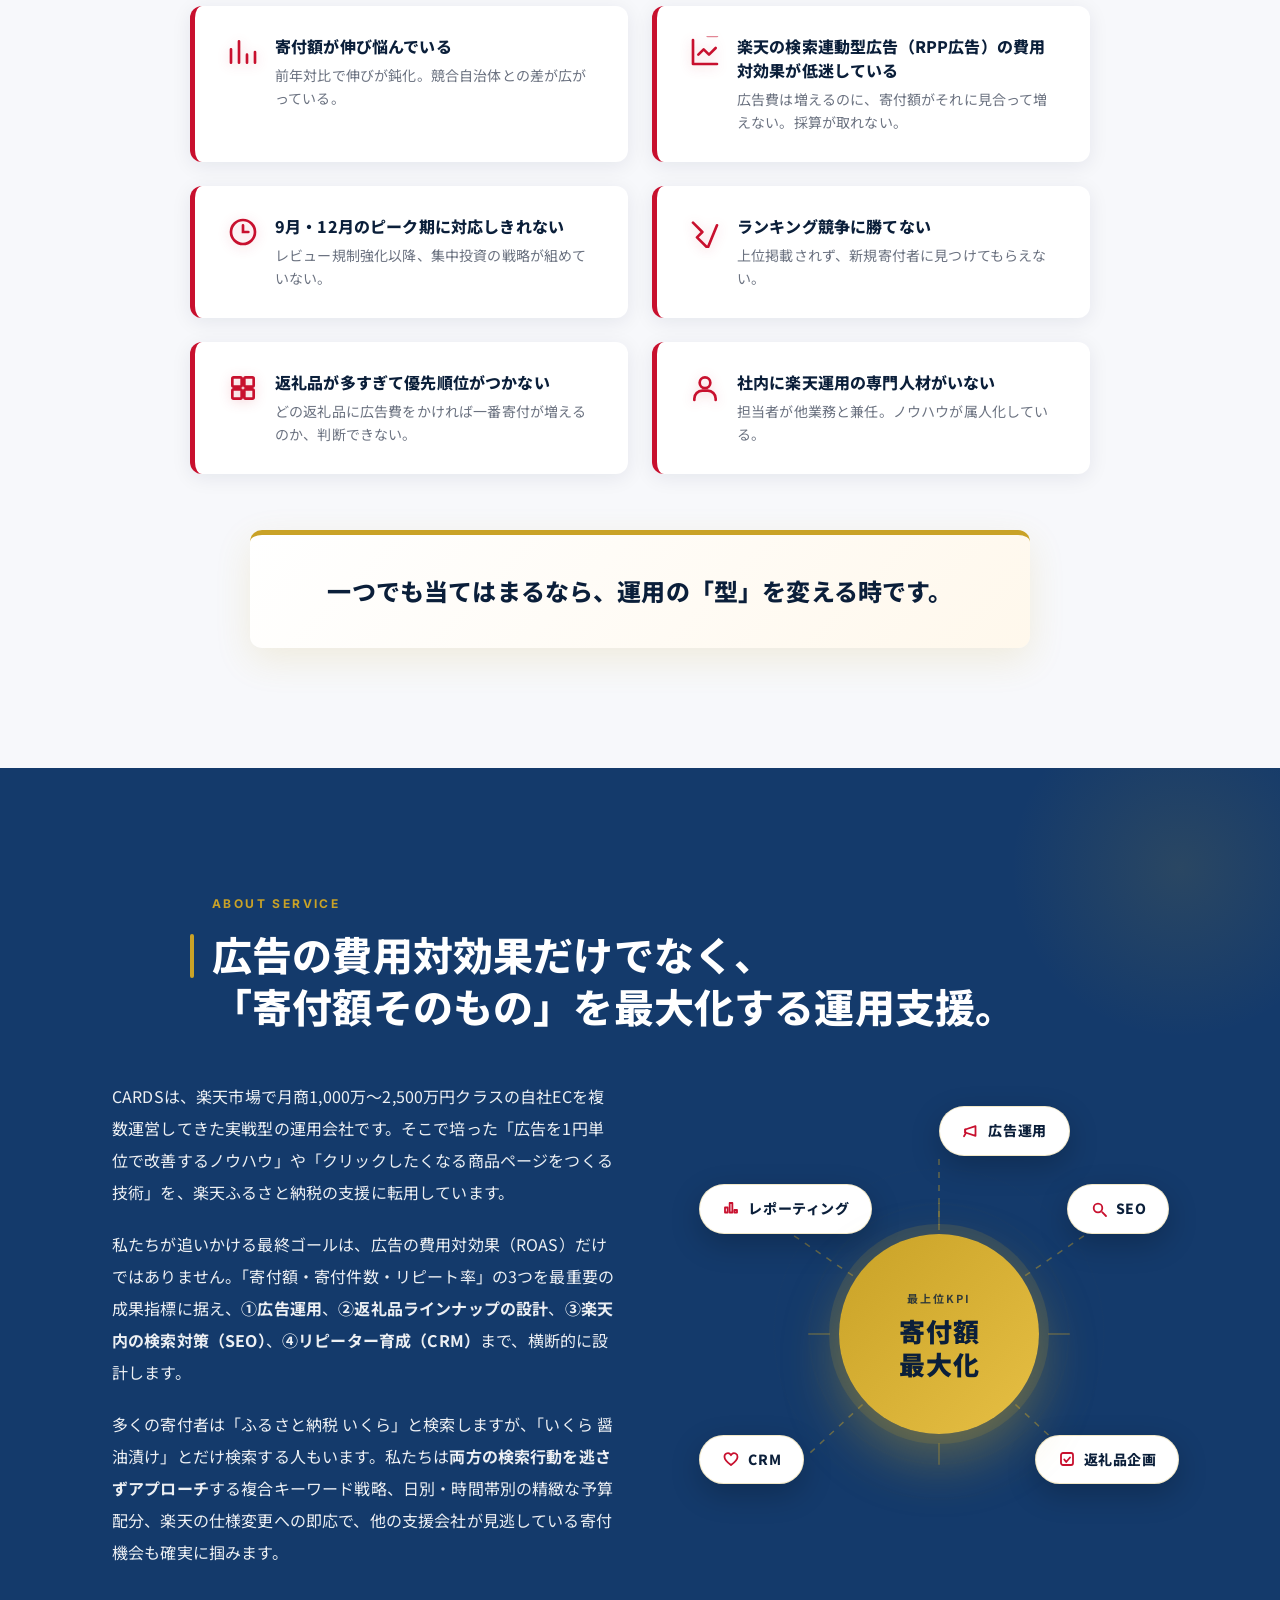
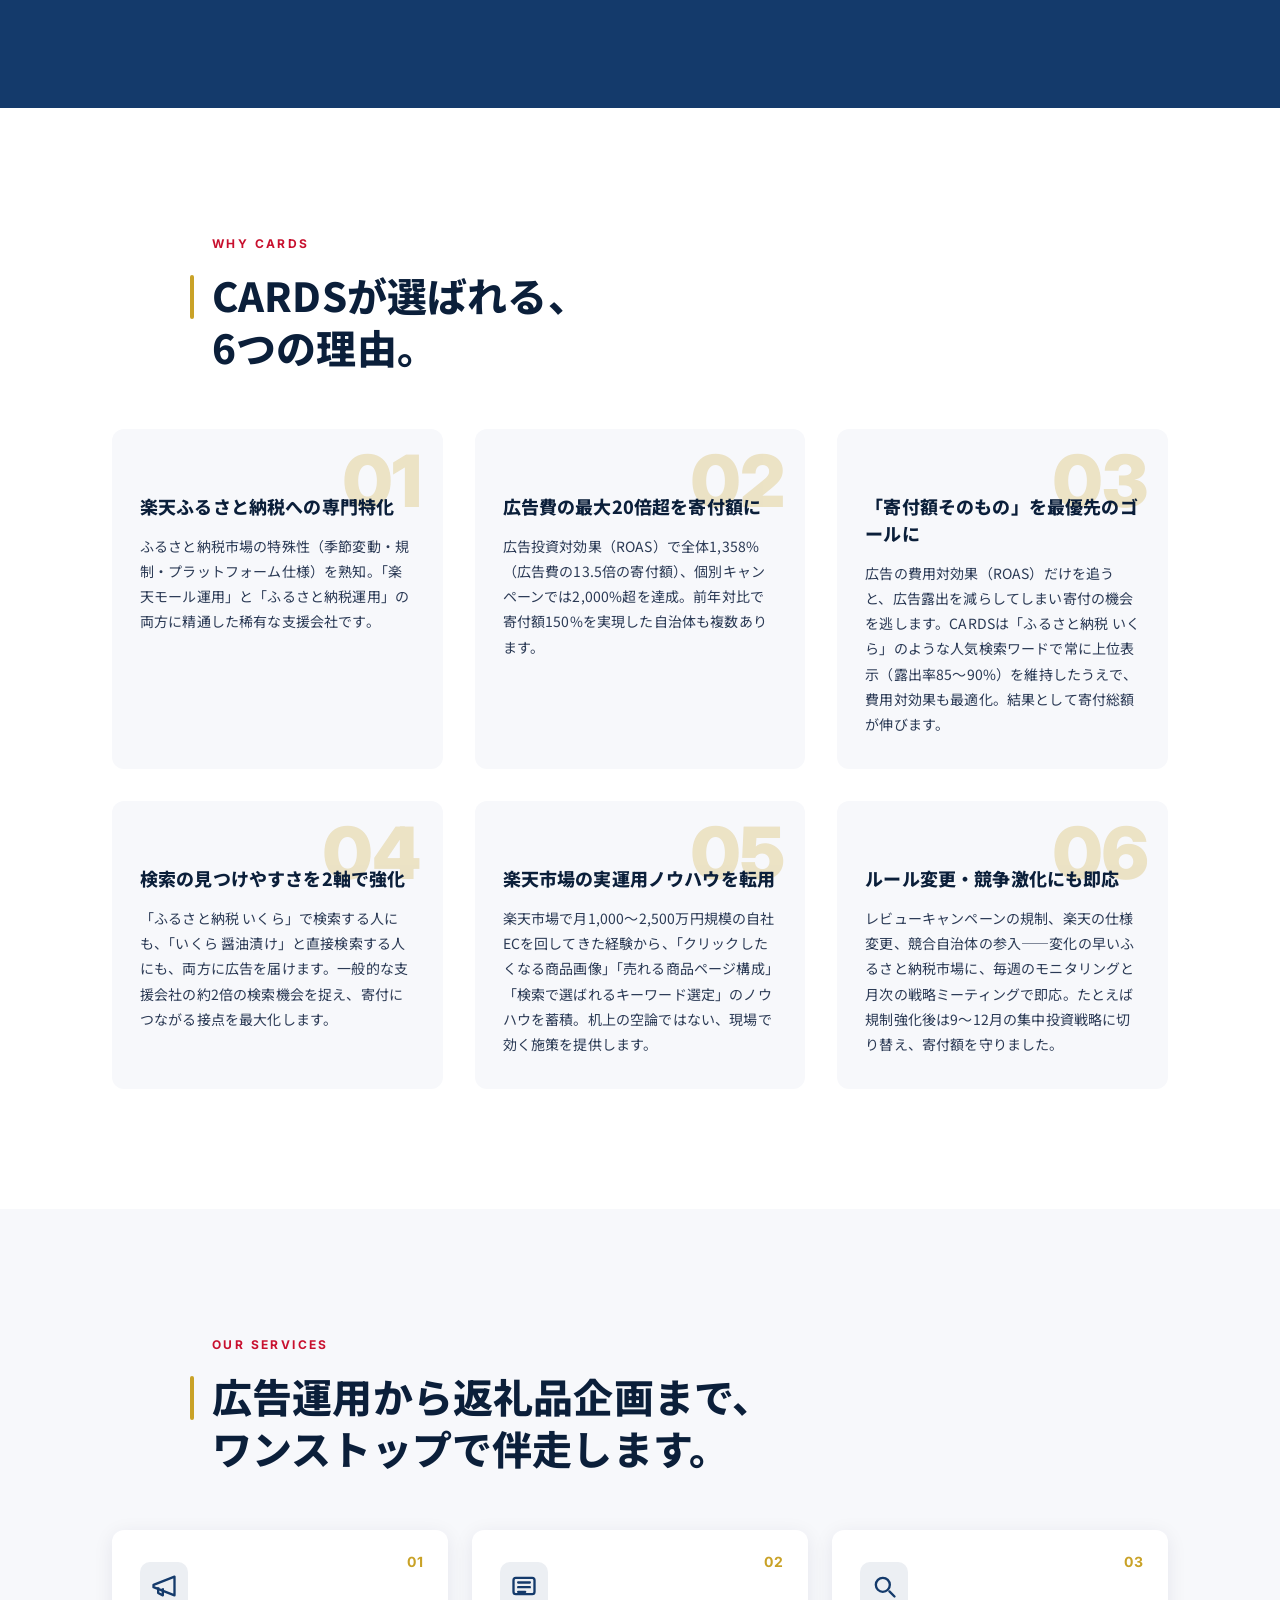
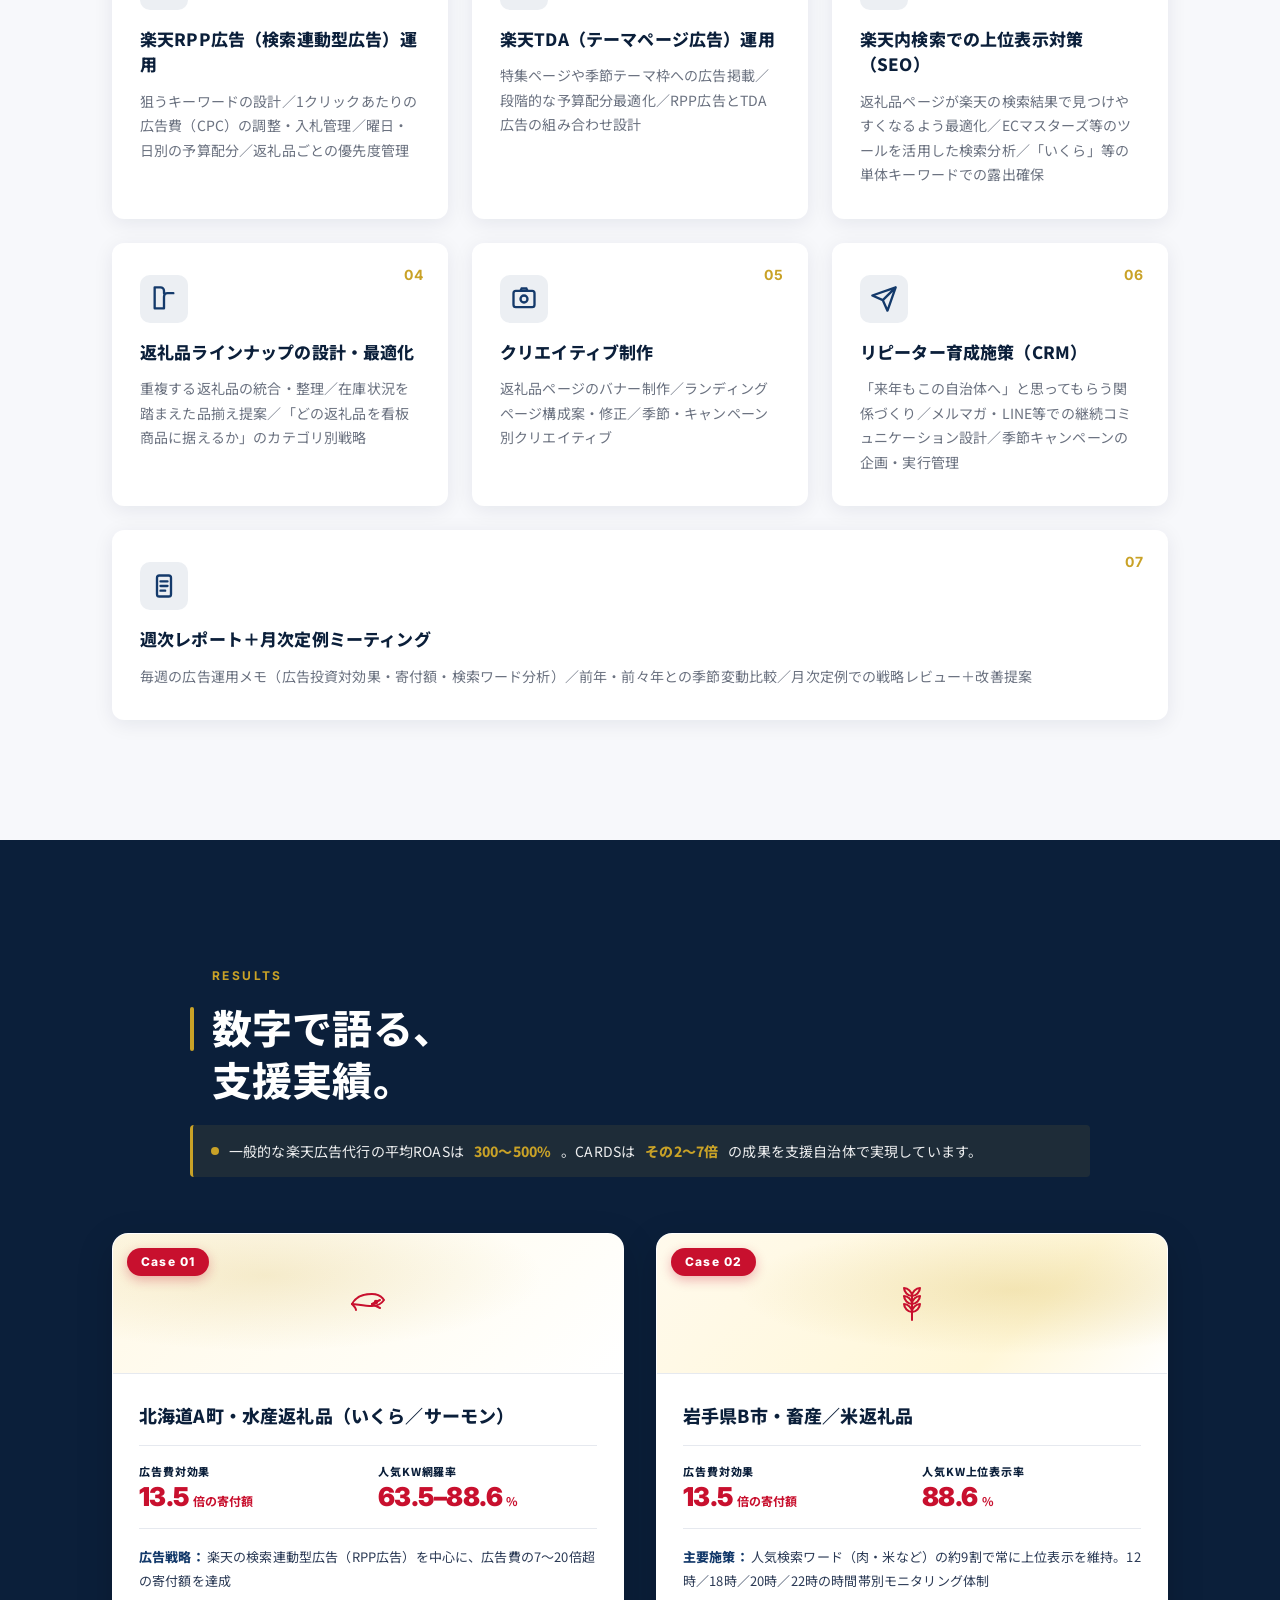
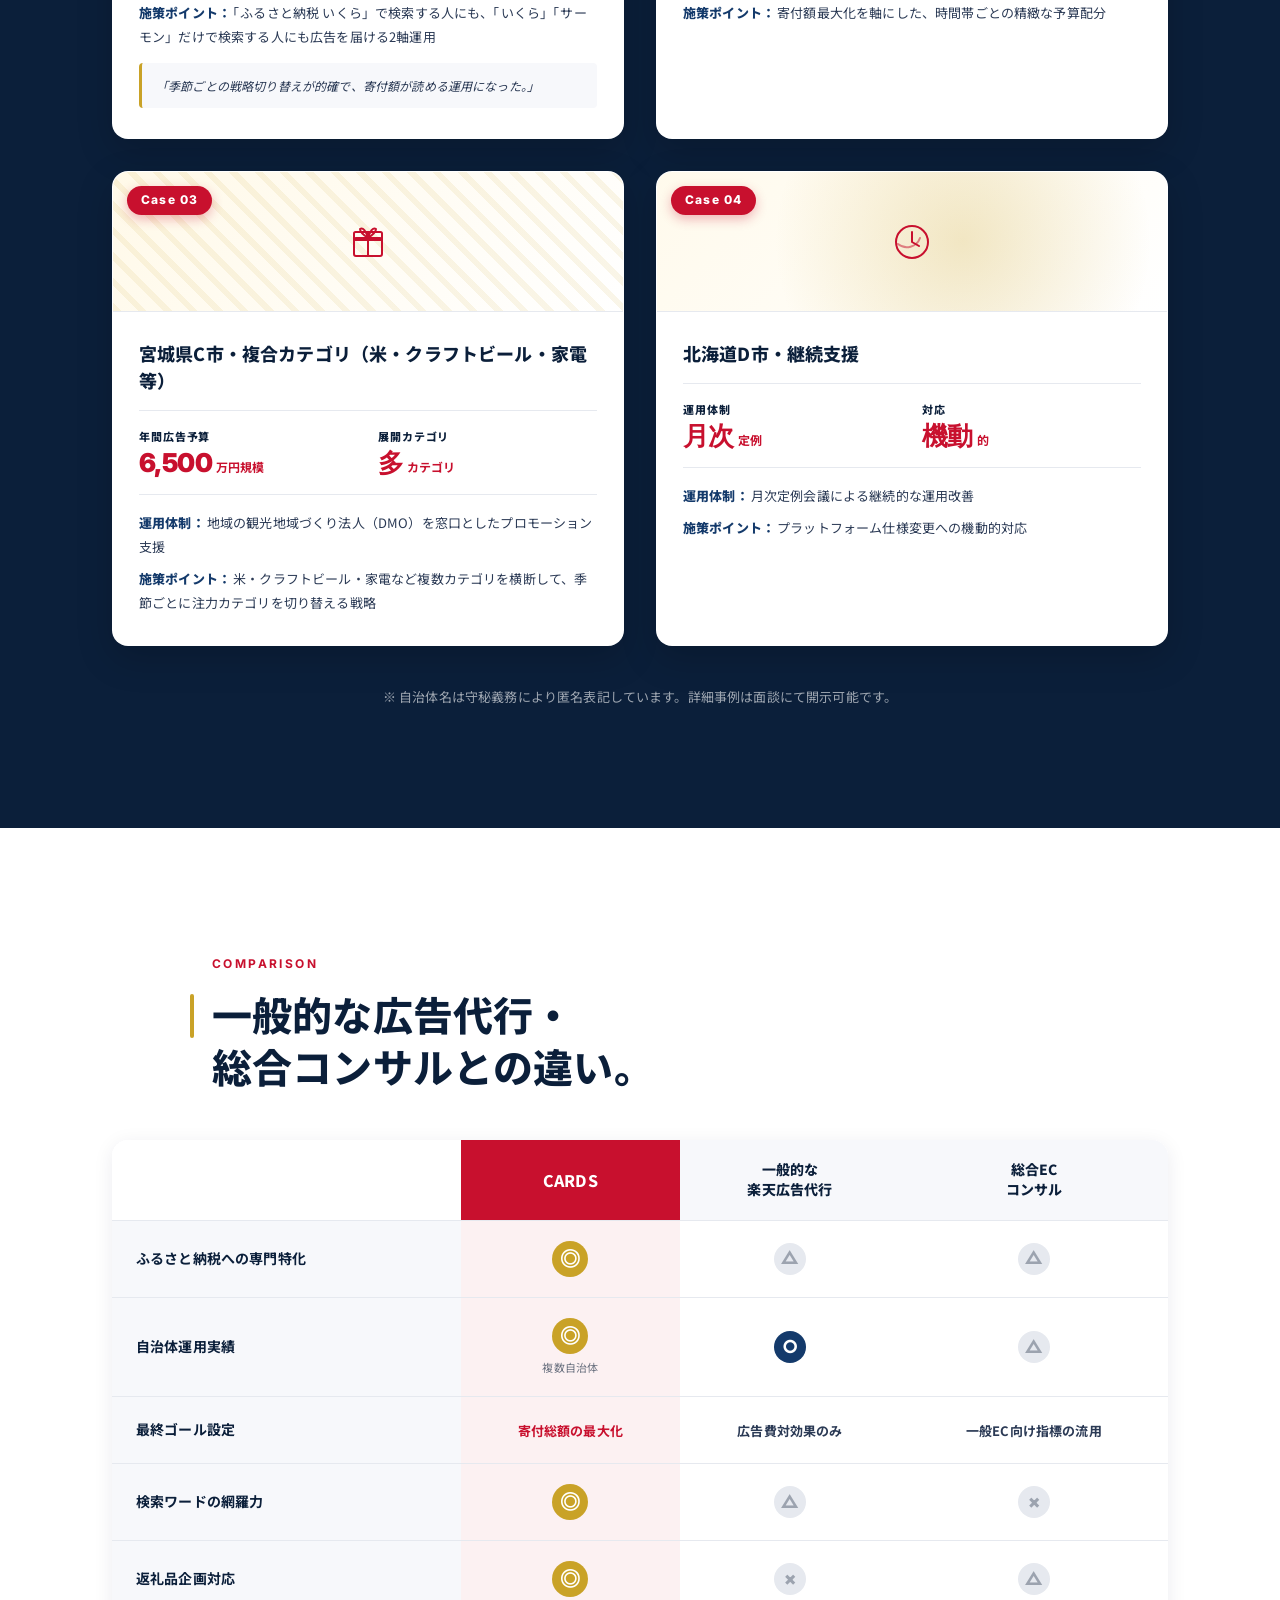
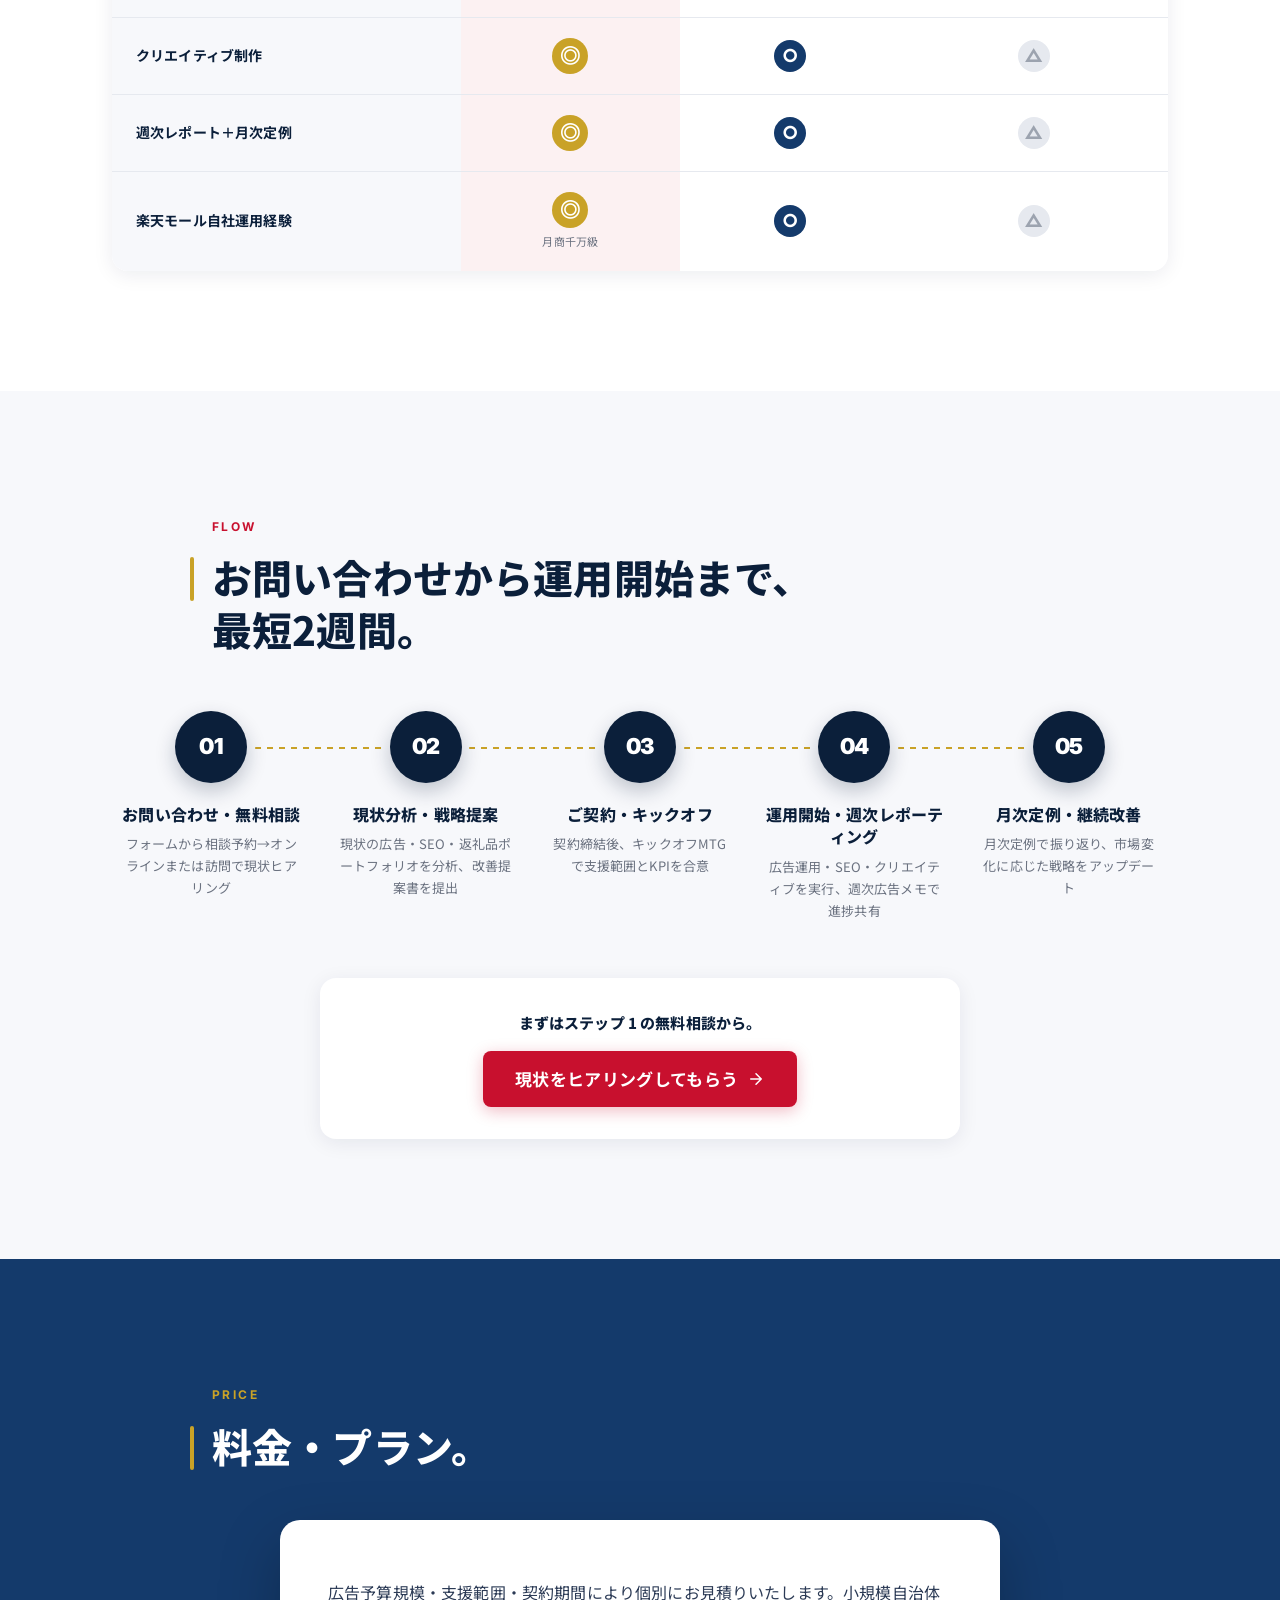
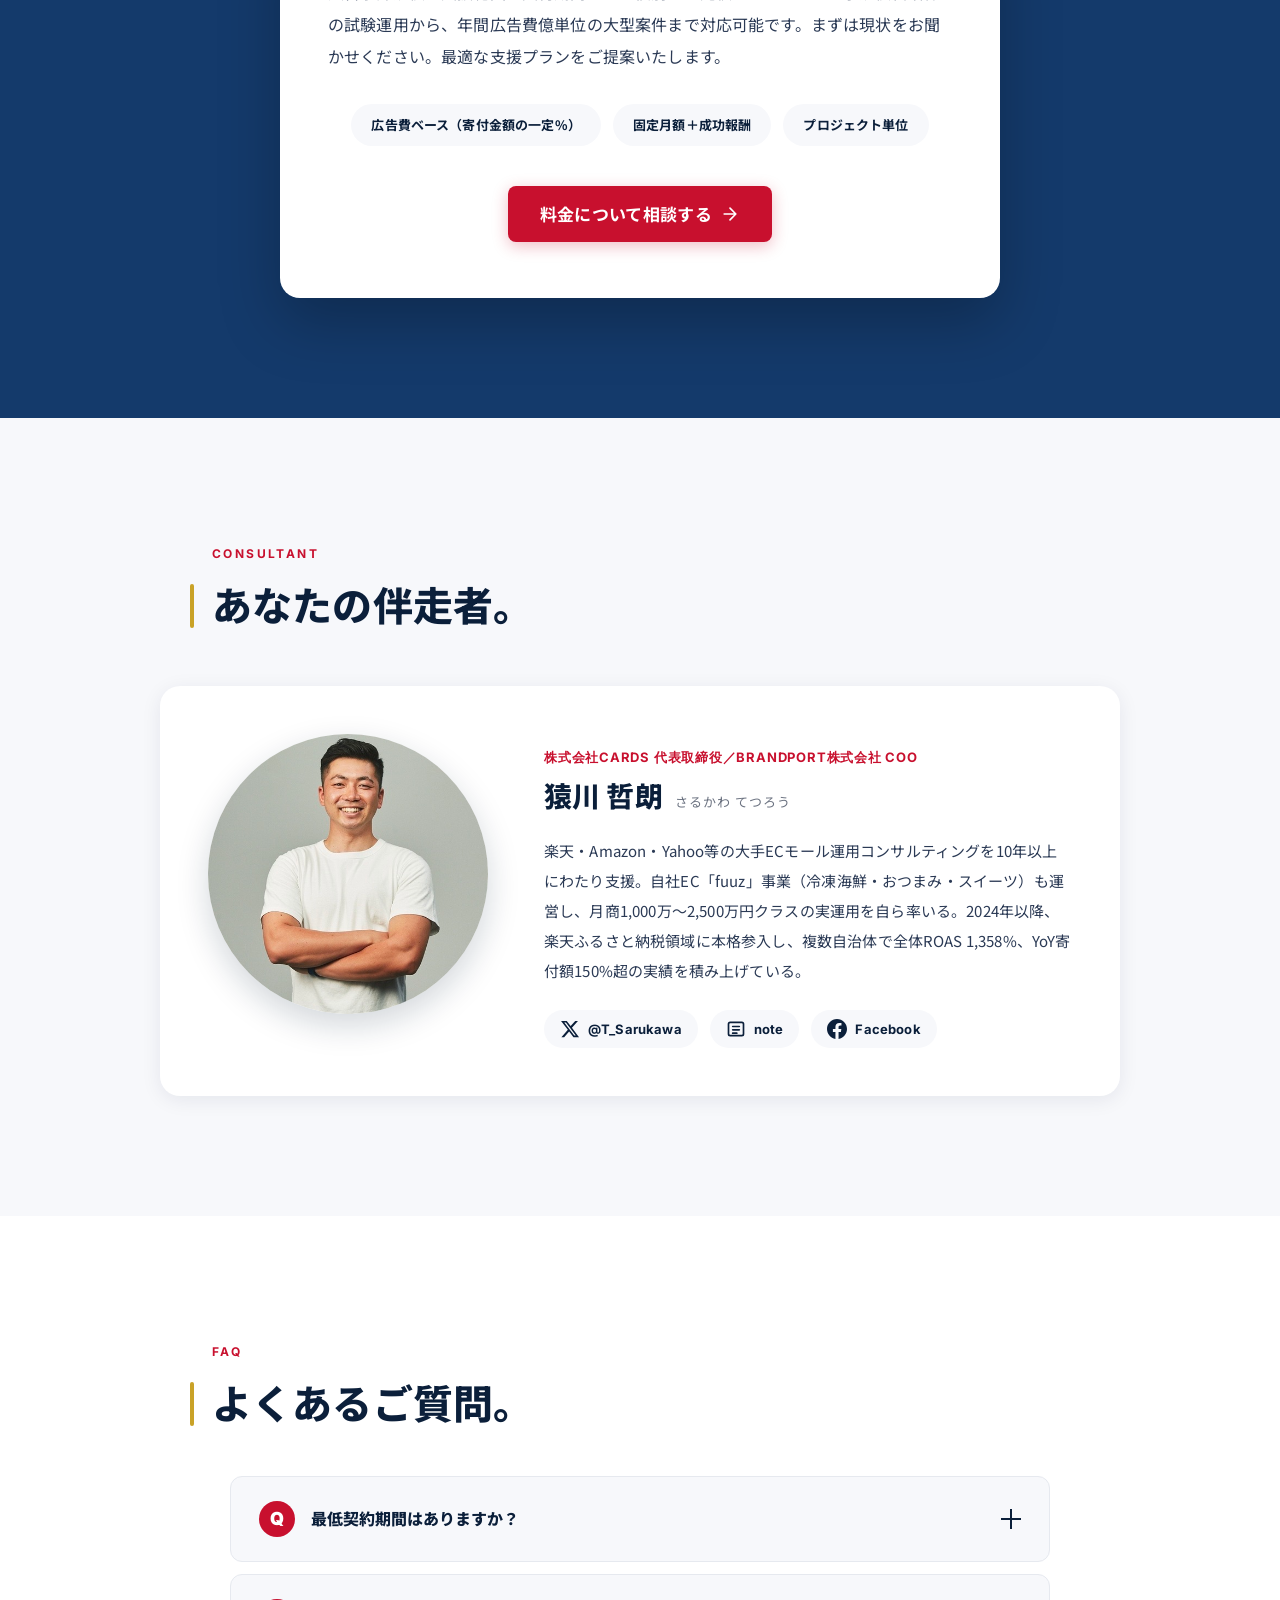
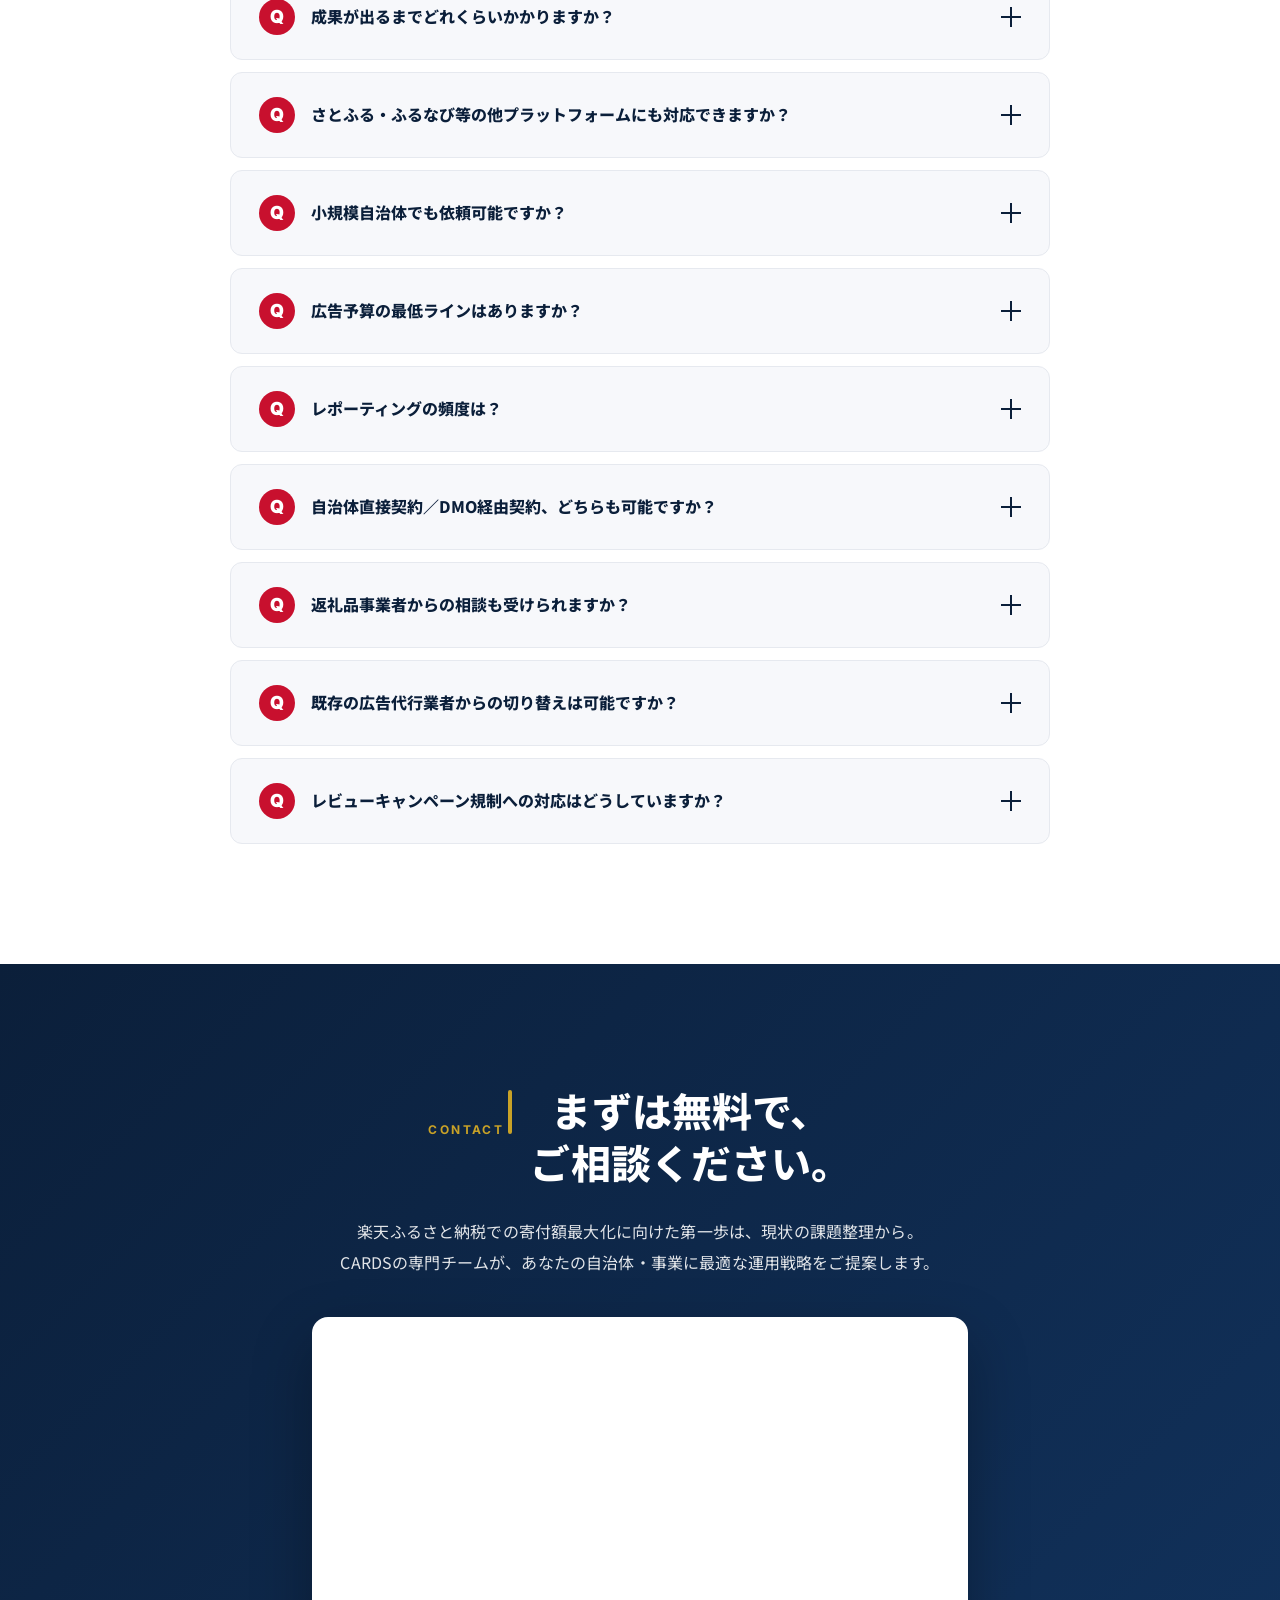
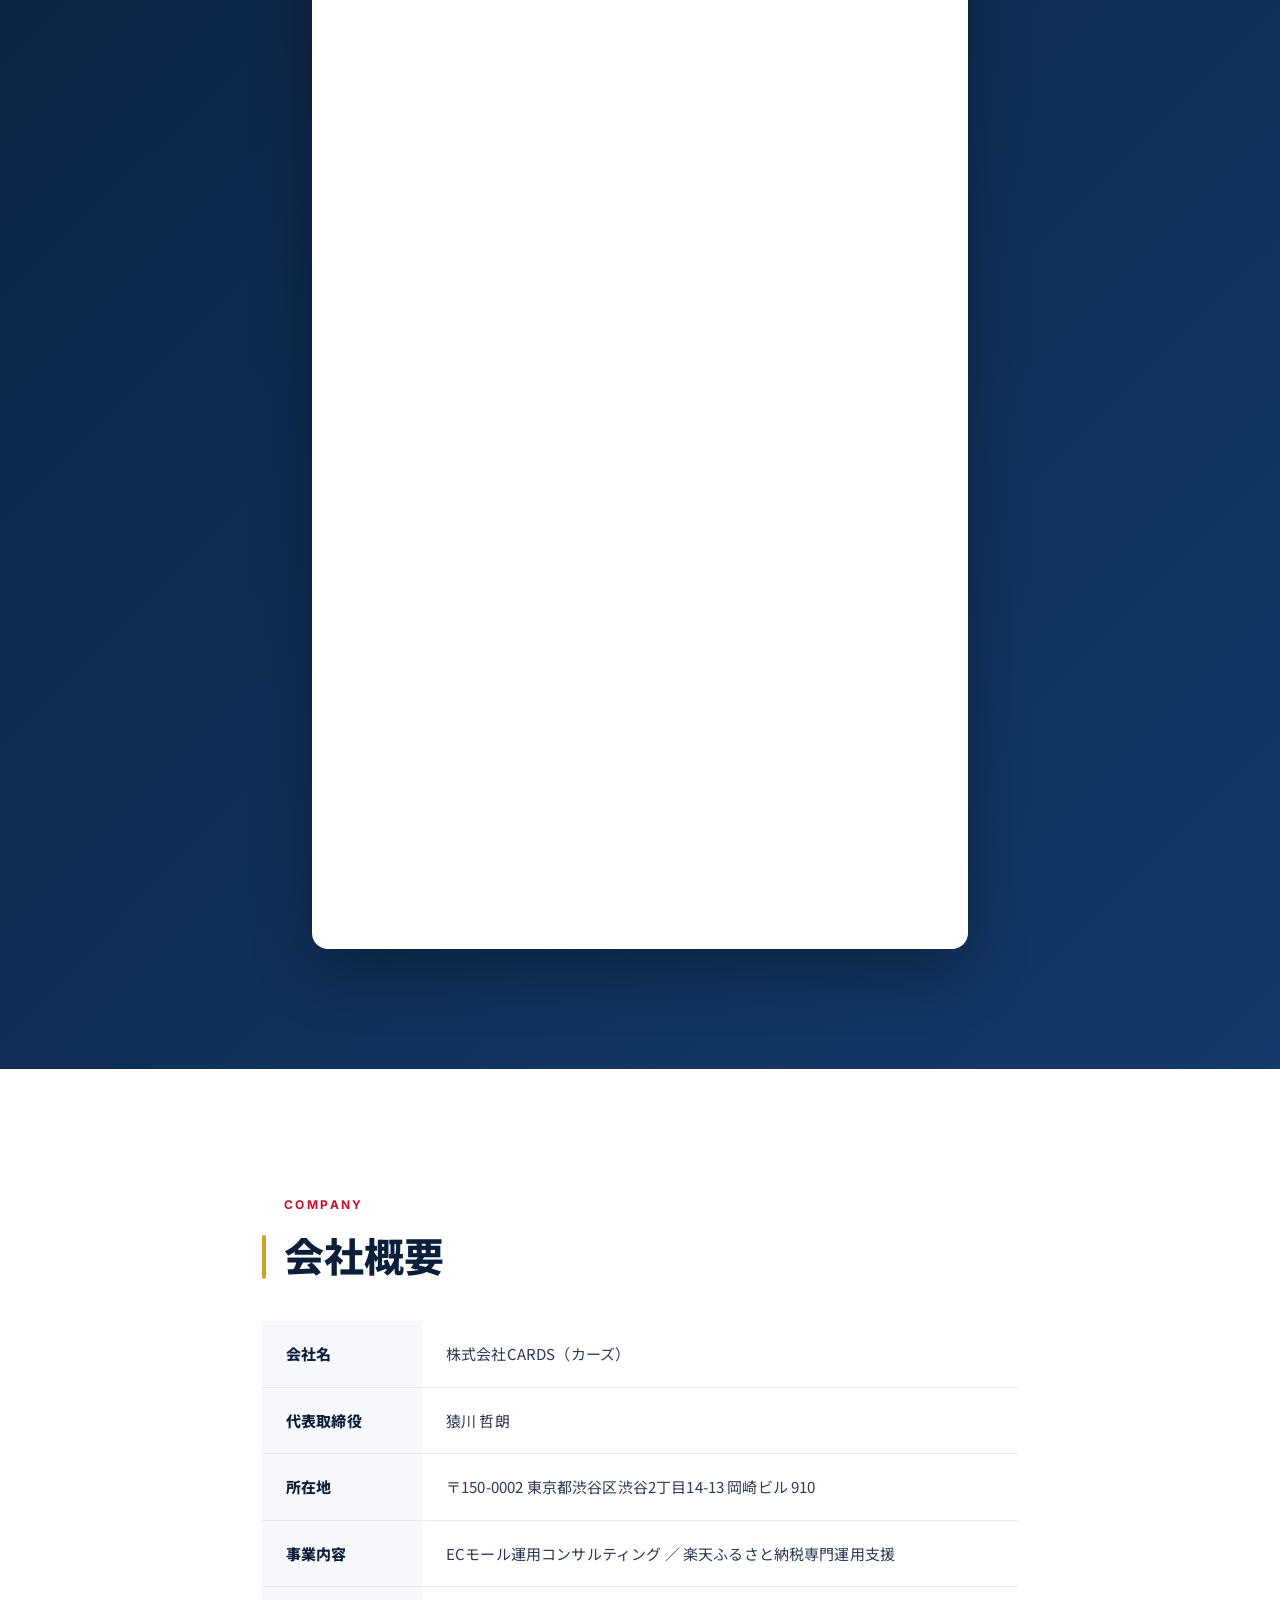
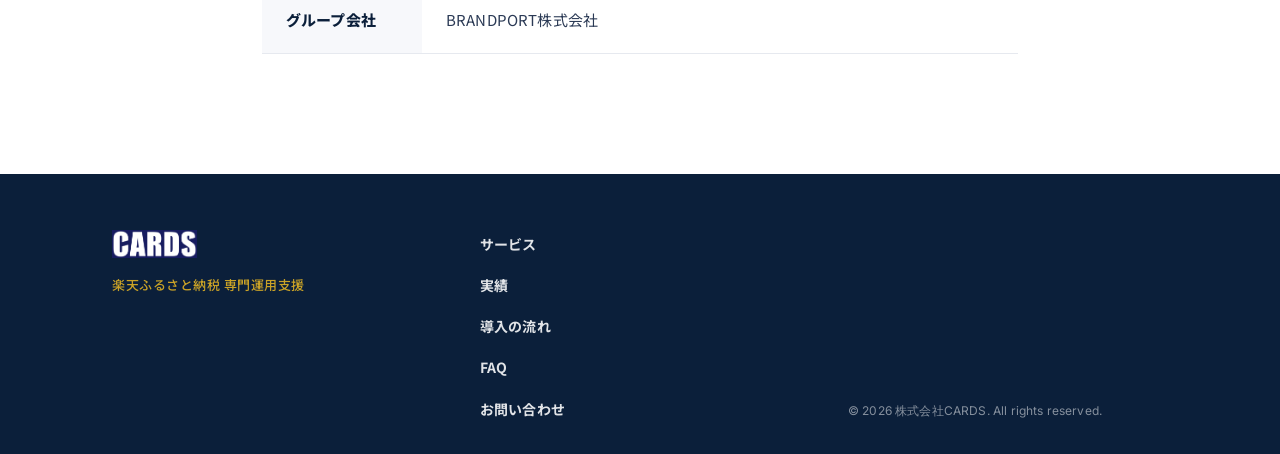
==== commit 7c14f118: "fix(company): 親会社→グループ会社に変更 Co-Authored-By: Claude Opus 4.7 (1M context) <noreply@anthropic.com>" ====
--- a/index.html
+++ b/index.html
@@ -855,7 +855,7 @@
             <td>ECモール運用コンサルティング ／ 楽天ふるさと納税専門運用支援</td>
           </tr>
           <tr>
-            <th scope="row">親会社</th>
+            <th scope="row">グループ会社</th>
             <td>BRANDPORT株式会社</td>
           </tr>
         </tbody>
